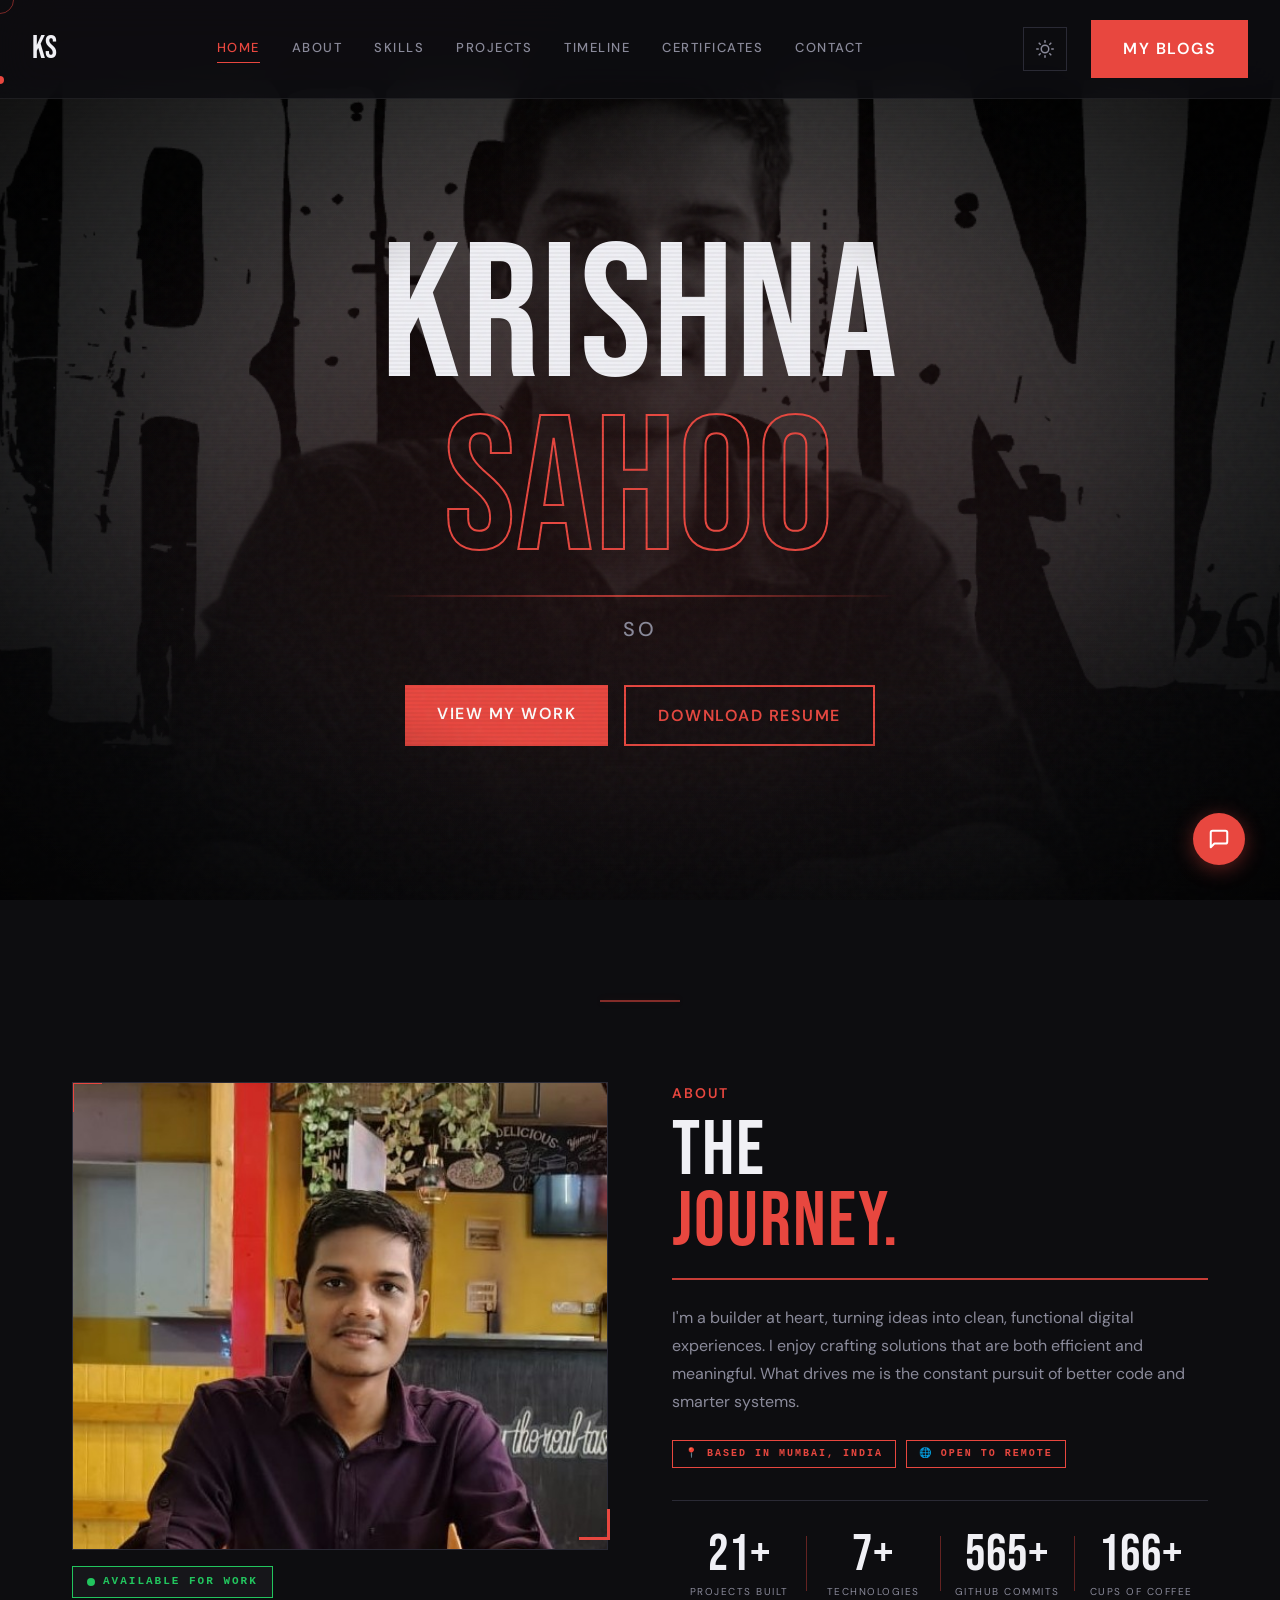
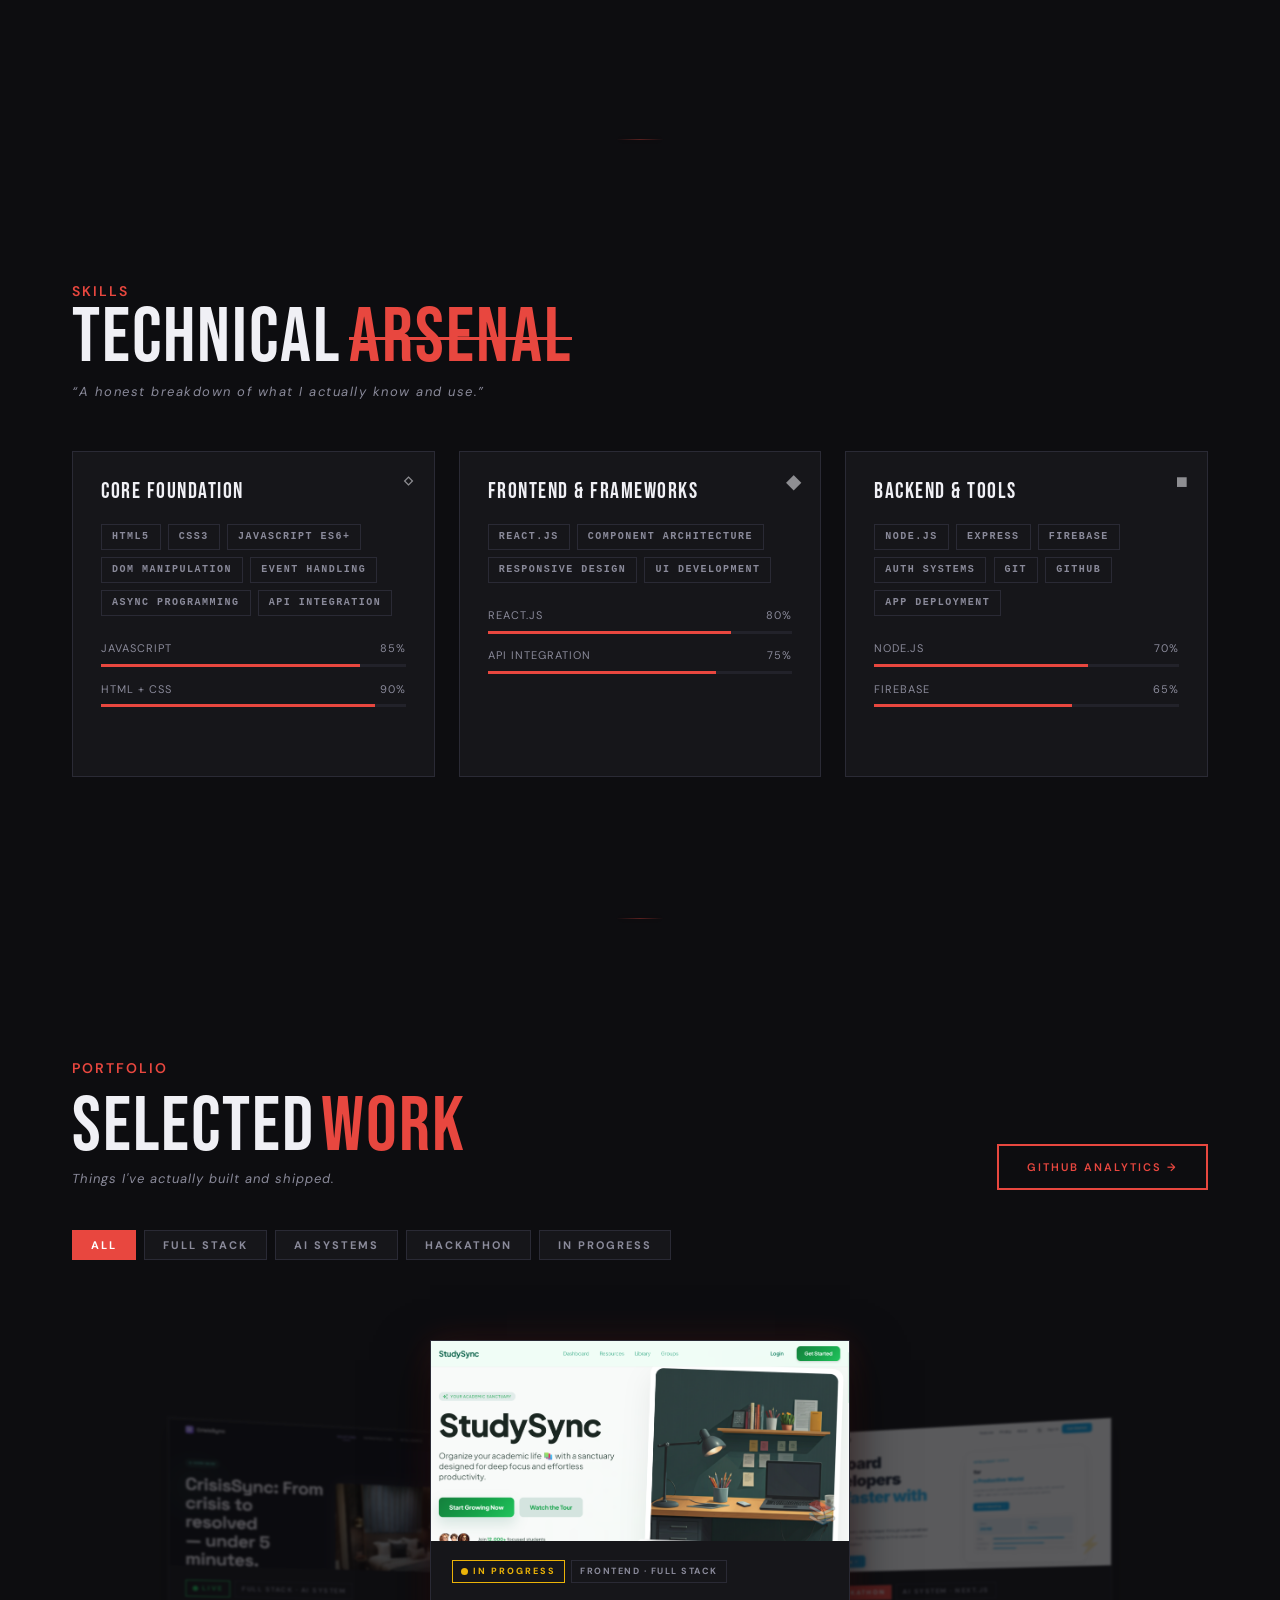
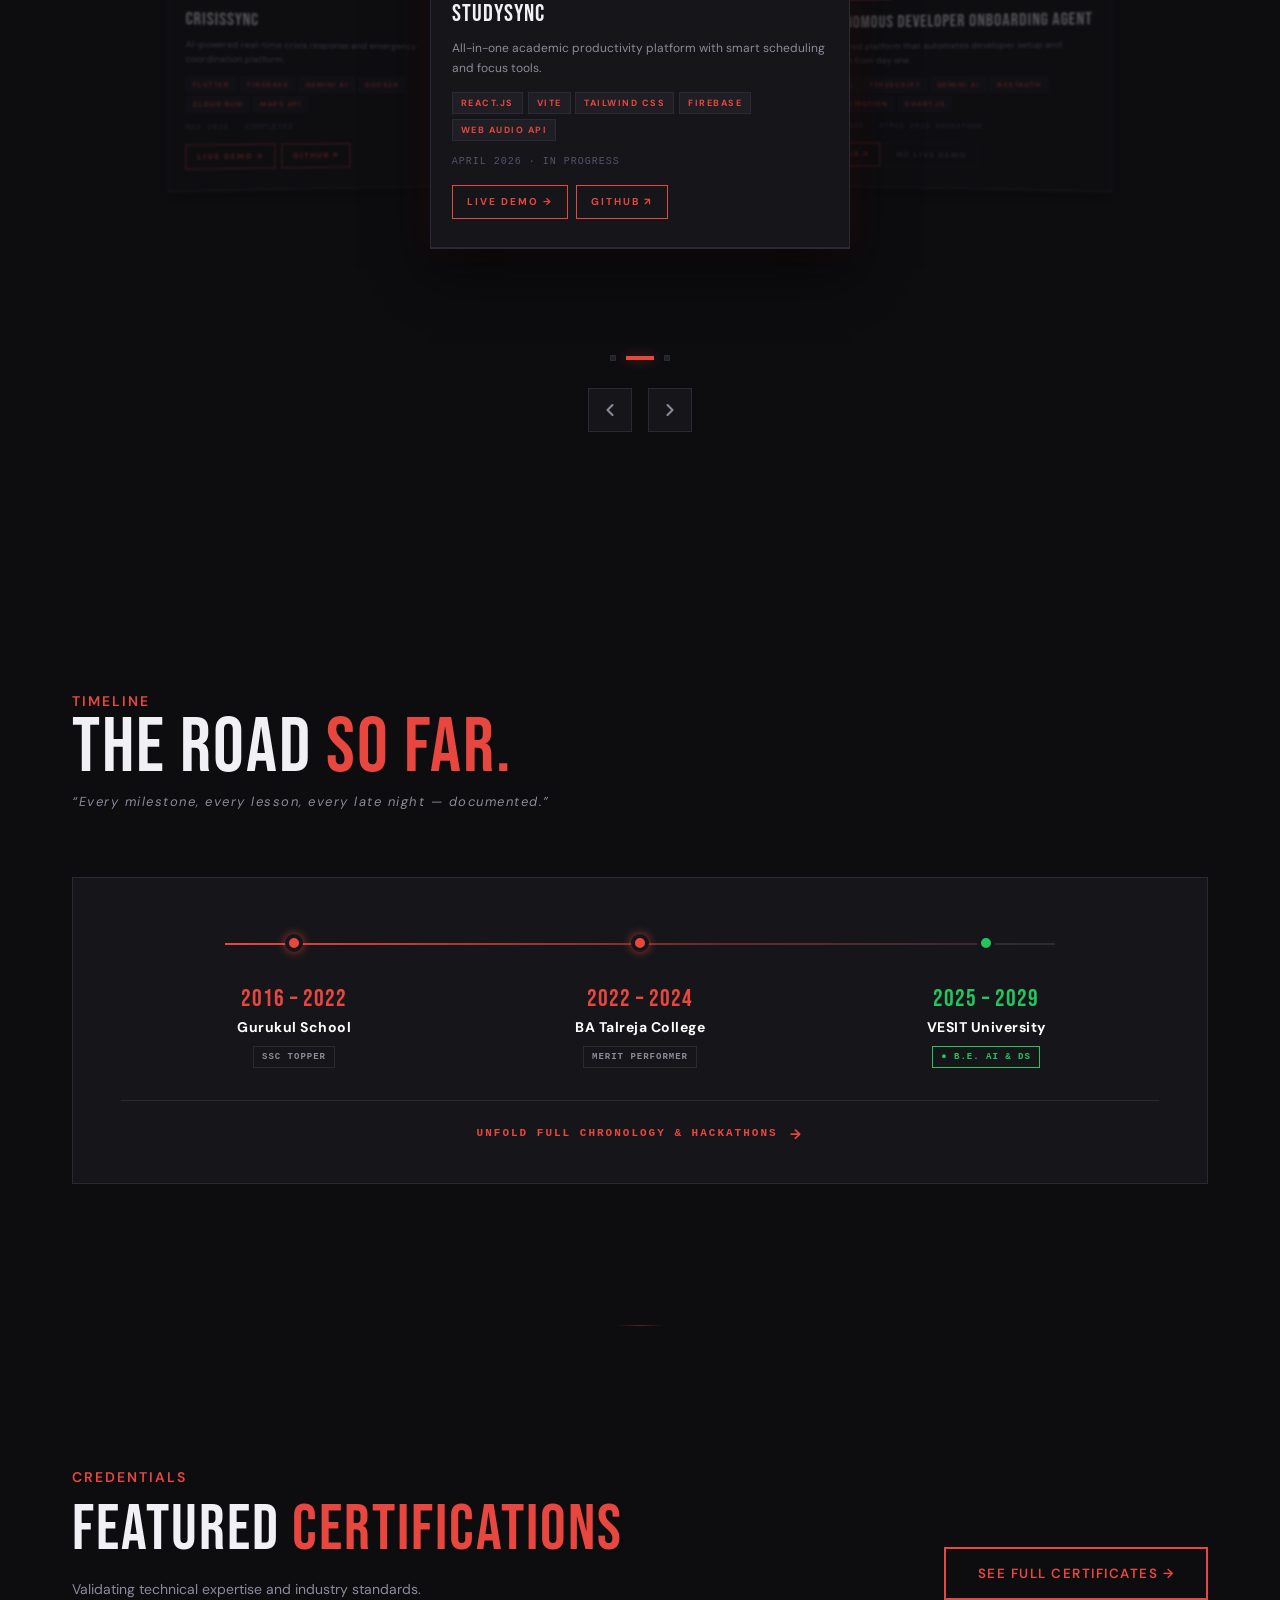
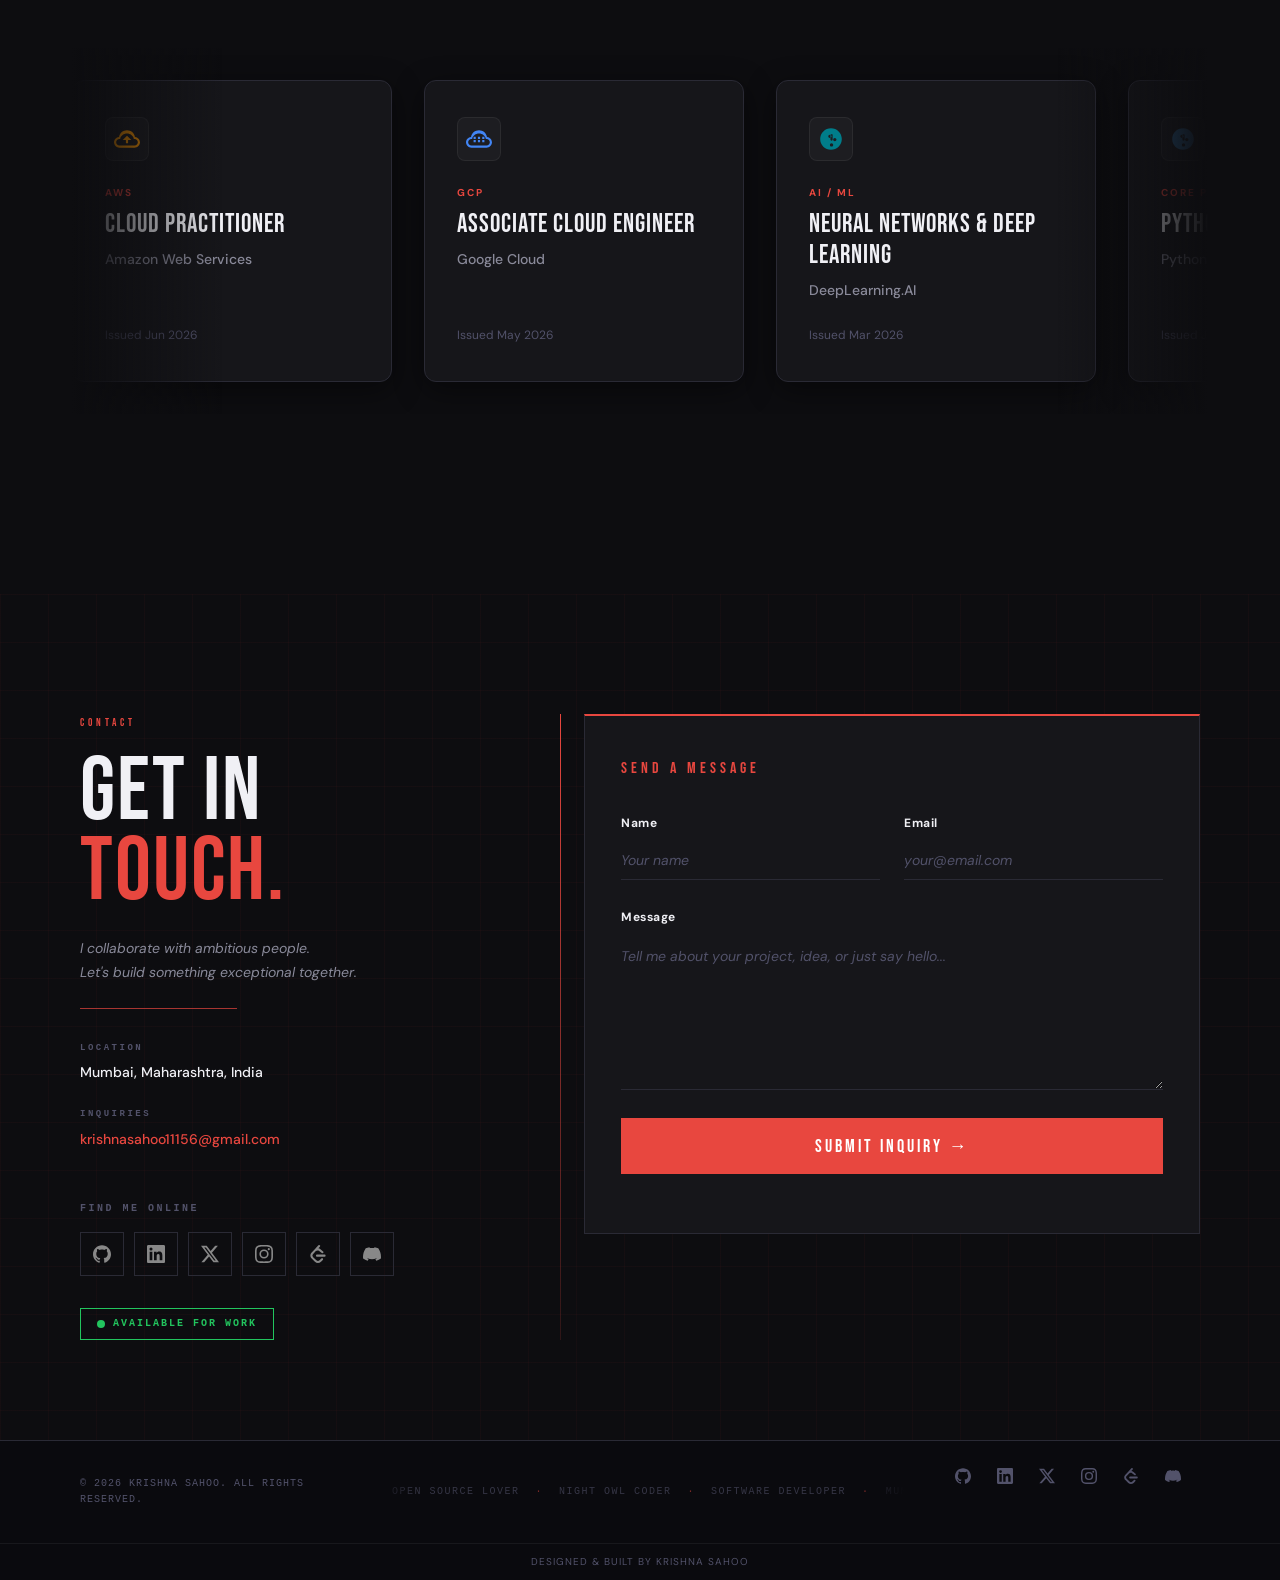
==== index.html @ 1560245d "feat: implement infinite marquee animation for certification cards and add styling via new polish.cs" ====
<!DOCTYPE html>
<html lang="en">

<head>
    <script>
        (function() {
            var theme = localStorage.getItem('theme') || 'dark';
            document.documentElement.setAttribute('data-theme', theme);
        })();
    </script>
    <meta charset="UTF-8">
    <meta name="viewport" content="width=device-width, initial-scale=1.0">
    <title>Krishna Sahoo — Software Developer</title>
    <meta name="description"
        content="Software Developer from Mumbai, India. Building full-stack web apps, AI systems, and open source projects.">
    <meta name="author" content="Krishna Sahoo">
    <link rel="canonical" href="https://krishnasahoo.dev/">

    <!-- Open Graph -->
    <meta property="og:type" content="website">
    <meta property="og:url" content="https://krishnasahoo.dev/">
    <meta property="og:title" content="Krishna Sahoo — Software Developer">
    <meta property="og:description"
        content="Software Developer from Mumbai, India. Building full-stack web apps, AI systems, and open source projects.">
    <meta property="og:image" content="image.png">

    <!-- Twitter Card -->
    <meta name="twitter:card" content="summary_large_image">
    <meta name="twitter:site" content="@Krishna11156">
    <meta name="twitter:title" content="Krishna Sahoo — Software Developer">
    <meta name="twitter:description"
        content="Software Developer from Mumbai, India. Building full-stack web apps, AI systems, and open source projects.">
    <meta name="twitter:image" content="image.png">

    <!-- Favicon (inline SVG data URI) -->
    <link rel="icon" type="image/svg+xml"
        href="data:image/svg+xml,%3Csvg xmlns='http://www.w3.org/2000/svg' viewBox='0 0 32 32'%3E%3Crect width='32' height='32' fill='%23e8473f'/%3E%3Ctext x='50%25' y='50%25' dominant-baseline='central' text-anchor='middle' font-family='sans-serif' font-weight='bold' font-size='14' fill='white'%3EKS%3C/text%3E%3C/svg%3E">

    <!-- Google Fonts -->
    <link rel="preconnect" href="https://fonts.googleapis.com">
    <link rel="preconnect" href="https://fonts.gstatic.com" crossorigin>
    <link
        href="https://fonts.googleapis.com/css2?family=Bebas+Neue&family=DM+Sans:wght@400;500;600&display=swap&font-display=swap"
        rel="stylesheet">

    <!-- CSS Imports -->
    <link rel="stylesheet" href="css/variables.css?v=5">
    <link rel="stylesheet" href="css/base.css?v=5">
    <link rel="stylesheet" href="css/typography.css?v=5">
    <link rel="stylesheet" href="css/layout.css?v=5">
    <link rel="stylesheet" href="css/components.css?v=5">
    <link rel="stylesheet" href="css/projects-base.css?v=5">
    <link rel="stylesheet" href="css/projects-modal.css?v=5">
    <link rel="stylesheet" href="css/timeline.css?v=5">
    <link rel="stylesheet" href="css/contact.css?v=5">
    <link rel="stylesheet" href="css/polish.css?v=5">
    <link rel="stylesheet" href="css/github-stats.css?v=5">

    <style>
        /* ================================================================
           HERO — Glitch + Parallax + Atmosphere
           ================================================================ */

        /* ---- Base shell ---- */
        .hero {
            height: calc(100vh - 80px);
            min-height: 600px;
            margin-top: 80px;
            position: relative;
            overflow: hidden;
            display: flex;
            align-items: center;
            justify-content: center;
            background: #000;
        }

        /* ---- SCANLINE OVERLAY ---- */
        .hero-scanlines {
            position: absolute;
            inset: 0;
            z-index: 10;
            pointer-events: none;
            background: repeating-linear-gradient(0deg,
                    transparent,
                    transparent 2px,
                    rgba(0, 0, 0, 0.04) 2px,
                    rgba(0, 0, 0, 0.04) 4px);
        }

        /* ---- VIGNETTE ---- */
        .hero-vignette {
            position: absolute;
            inset: 0;
            z-index: 9;
            pointer-events: none;
            background: var(--hero-vignette-bg);
        }

        /* ---- GRAIN / NOISE LAYER ---- */
        .hero-grain {
            position: absolute;
            inset: -50%;
            z-index: 8;
            pointer-events: none;
            width: 200%;
            height: 200%;
            opacity: 0.04;
            background-image: url("data:image/svg+xml,%3Csvg viewBox='0 0 256 256' xmlns='http://www.w3.org/2000/svg'%3E%3Cfilter id='noise'%3E%3CfeTurbulence type='fractalNoise' baseFrequency='0.9' numOctaves='4' stitchTiles='stitch'/%3E%3C/filter%3E%3Crect width='100%25' height='100%25' filter='url(%23noise)'/%3E%3C/svg%3E");
            animation: grain-drift 0.15s steps(1) infinite;
        }

        @keyframes grain-drift {
            0% {
                transform: translate(0, 0);
            }

            10% {
                transform: translate(-3%, -4%);
            }

            20% {
                transform: translate(4%, 2%);
            }

            30% {
                transform: translate(-2%, 5%);
            }

            40% {
                transform: translate(3%, -3%);
            }

            50% {
                transform: translate(-4%, 1%);
            }

            60% {
                transform: translate(2%, 4%);
            }

            70% {
                transform: translate(-1%, -2%);
            }

            80% {
                transform: translate(4%, 3%);
            }

            90% {
                transform: translate(-3%, -1%);
            }

            100% {
                transform: translate(1%, -4%);
            }
        }

        /* ================================================================
           PARALLAX LAYERS
           ================================================================ */

        /* Layer 1 — Background photo */
        .hero-layer-bg {
            position: absolute;
            inset: -8%;
            /* extra room so parallax shift doesn't show edges */
            z-index: 1;
            will-change: transform;
        }

        .hero-img {
            position: absolute;
            inset: 0;
            width: 100%;
            height: 100%;
            object-fit: cover;
            object-position: center;
            filter: brightness(0.45) saturate(0.8);
            z-index: 1;
        }

        /* Dark overlay on bg layer */
        .hero-layer-bg::after {
            content: '';
            position: absolute;
            inset: 0;
            z-index: 5;
            background:
                radial-gradient(ellipse 60% 70% at 50% 50%, rgba(232, 71, 63, 0.1) 0%, transparent 70%),
                linear-gradient(to bottom, rgba(0, 0, 0, 0.3) 0%, var(--bg-color) 100%);
            pointer-events: none;
        }

        /* Layer 2 — Grain / noise (mid parallax, no image) */
        .hero-layer-mid {
            position: absolute;
            inset: -8%;
            z-index: 2;
            will-change: transform;
            pointer-events: none;
        }

        /* Layer 3 — Foreground text */
        .hero-layer-fg {
            position: relative;
            z-index: 6;
            text-align: center;
            will-change: transform;
            padding: 0 1rem;
        }

        /* ================================================================
           TYPOGRAPHY
           ================================================================ */

        .hero-name {
            font-family: var(--font-heading);
            line-height: 0.9;
            display: block;
            letter-spacing: 2px;
            cursor: default;
            user-select: none;
        }

        /* First word — filled */
        #hero-name-krishna {
            font-size: clamp(72px, 15vw, 200px);
            color: var(--text-primary);
            display: block;
        }

        /* Second word — outlined only, accent color */
        #hero-name-sahoo {
            font-size: clamp(72px, 15vw, 200px);
            color: transparent;
            -webkit-text-stroke: 2px var(--accent-color);
            text-stroke: 2px var(--accent-color);
            display: block;
        }

        /* Divider line */
        .hero-divider {
            width: 100%;
            height: 2px;
            background: linear-gradient(90deg, transparent, var(--accent-color), transparent);
            margin: 1rem 0;
            opacity: 0.8;
        }

        /* Subtitle / typing row */
        .hero-subtitle {
            font-family: var(--font-body);
            font-size: clamp(14px, 2vw, 20px);
            font-weight: 500;
            color: var(--text-secondary);
            letter-spacing: 3px;
            text-transform: uppercase;
            min-height: 1.6em;
            display: flex;
            align-items: center;
            justify-content: center;
            gap: 0.5rem;
        }


        /* CTA buttons row */
        .hero-buttons {
            display: flex;
            gap: 1rem;
            justify-content: center;
            margin-top: 2.5rem;
            flex-wrap: wrap;
        }



        /* ================================================================
           MOBILE OVERRIDES — lighter effects
           ================================================================ */
        @media (max-width: 768px) {
            .hero-grain {
                opacity: 0.025;
                animation: none;
            }

            #hero-name-krishna,
            #hero-name-sahoo {
                font-size: clamp(56px, 18vw, 120px);
            }

            .hero-subtitle {
                font-size: 13px;
                letter-spacing: 2px;
            }
        }

        /* ================================================================
           ABOUT — full redesign
           ================================================================ */

        /* Image column wrapper */
        .about-col-image {
            position: relative;
            align-self: stretch;
            display: flex;
            flex-direction: column;
            gap: 1rem;
        }

        /* Image frame with bracket decorations */
        .about-image {
            min-height: 420px;
            flex: 1;
            position: relative;
            overflow: hidden;
            border: 1px solid var(--border-color);
            transition: box-shadow var(--transition-base), transform var(--transition-slow);
        }

        /* Red glow on hover */
        .about-image:hover {
            box-shadow: 0 0 40px 6px rgba(232, 71, 63, 0.35);
        }

        .about-image img {
            position: absolute;
            inset: 0;
            width: 100%;
            height: 100%;
            object-fit: cover;
            object-position: center top;
            display: block;
            transition: transform var(--transition-slow);
        }

        .about-image:hover img {
            transform: scale(1.04);
        }

        /* Red overlay on hover */
        .about-image::after {
            content: '';
            position: absolute;
            inset: 0;
            background: linear-gradient(135deg, rgba(232, 71, 63, 0.12), transparent 60%);
            transition: opacity var(--transition-base);
            opacity: 0;
            z-index: 1;
        }

        .about-image:hover::after {
            opacity: 1;
        }

        /* CSS bracket — top-left */
        .about-image::before {
            content: '';
            position: absolute;
            top: -2px;
            left: -2px;
            width: 28px;
            height: 28px;
            border-top: 3px solid #e8473f;
            border-left: 3px solid #e8473f;
            z-index: 2;
            pointer-events: none;
        }

        /* CSS bracket — bottom-right via a pseudo on the wrapper */
        .about-col-image::after {
            content: '';
            position: absolute;
            bottom: 58px;
            right: -2px;
            /* above the badge */
            width: 28px;
            height: 28px;
            border-bottom: 3px solid #e8473f;
            border-right: 3px solid #e8473f;
            pointer-events: none;
        }

        /* Availability badge */
        .avail-badge {
            display: inline-flex;
            align-items: center;
            gap: 0.5rem;
            background: var(--surface-color);
            border: 1.5px solid #22c55e;
            padding: 6px 14px;
            font-family: 'Courier New', monospace;
            font-size: 11px;
            font-weight: 700;
            letter-spacing: 2px;
            color: #22c55e;
            text-transform: uppercase;
            align-self: flex-start;
        }

        .avail-dot {
            width: 8px;
            height: 8px;
            border-radius: 50%;
            background: #22c55e;
            flex-shrink: 0;
            animation: pulse-green 1.6s ease-in-out infinite;
        }

        @keyframes pulse-green {

            0%,
            100% {
                box-shadow: 0 0 0 0 rgba(34, 197, 94, 0.7);
            }

            50% {
                box-shadow: 0 0 0 6px rgba(34, 197, 94, 0);
            }
        }

        /* Content column */
        .about-col-content {
            display: flex;
            flex-direction: column;
            justify-content: center;
            gap: 0;
        }

        /* Split heading */
        .about-heading {
            margin: 0 0 1.25rem;
            line-height: 0.92;
        }

        .about-heading .line-the {
            display: block;
            font-family: var(--font-heading);
            font-size: clamp(52px, 6vw, 88px);
            color: var(--text-primary);
            letter-spacing: 2px;
        }

        .about-heading .line-journey {
            display: block;
            font-family: var(--font-heading);
            font-size: clamp(52px, 6vw, 88px);
            color: #e8473f;
            letter-spacing: 2px;
        }

        /* Red horizontal rule */
        .about-rule {
            width: 100%;
            height: 2px;
            background: #e8473f;
            margin-bottom: 1.5rem;
            opacity: 0.85;
        }

        /* Bio text */
        .about-bio {
            font-family: var(--font-body);
            font-size: clamp(14px, 1.4vw, 16px);
            color: var(--text-secondary);
            line-height: 1.75;
            margin-bottom: 1.5rem;
        }

        /* Location / status pill tags */
        .about-tags {
            display: flex;
            flex-wrap: wrap;
            gap: 0.6rem;
            margin-bottom: 2rem;
        }

        .about-tag {
            display: inline-block;
            border: 1.5px solid #e8473f;
            color: #e8473f;
            background: transparent;
            font-family: 'Courier New', monospace;
            font-size: 10px;
            font-weight: 700;
            letter-spacing: 2px;
            text-transform: uppercase;
            padding: 5px 12px;
            transition: background var(--transition-fast), color var(--transition-fast);
        }

        .about-tag:hover {
            background: rgba(232, 71, 63, 0.1);
        }

        /* Stat counter row */
        .about-counters {
            display: flex;
            align-items: stretch;
            border-top: 1px solid var(--border-color);
            padding-top: 1.75rem;
            margin-top: auto;
        }

        .about-counter {
            flex: 1;
            display: flex;
            flex-direction: column;
            align-items: center;
            text-align: center;
            position: relative;
            padding: 0 0.5rem;
        }

        /* Thin vertical red divider between counters */
        .about-counter+.about-counter::before {
            content: '';
            position: absolute;
            left: 0;
            top: 10%;
            bottom: 10%;
            width: 1px;
            background: #e8473f;
            opacity: 0.4;
        }

        .about-counter .cnt-num {
            font-family: var(--font-heading);
            font-size: clamp(32px, 4vw, 52px);
            color: var(--text-primary);
            line-height: 1;
            letter-spacing: 1px;
            transition: color var(--transition-base);
        }

        .about-counter:hover .cnt-num {
            color: #e8473f;
        }

        .about-counter .cnt-label {
            font-family: var(--font-body);
            font-size: 10px;
            color: var(--text-secondary);
            letter-spacing: 1.5px;
            text-transform: uppercase;
            margin-top: 5px;
            line-height: 1.3;
        }



        /* ================================================================
           SKILLS — redesign
           ================================================================ */

        /* Section heading split */
        .skills-heading {
            margin: 0 0 0.5rem;
            line-height: 0.92;
        }

        .skills-heading .sh-technical {
            display: inline-block;
            font-family: var(--font-heading);
            font-size: clamp(48px, 6vw, 84px);
            color: var(--text-primary);
            letter-spacing: 2px;
            margin-right: 0.5rem;
        }

        .skills-heading .sh-arsenal {
            display: inline-block;
            font-family: var(--font-heading);
            font-size: clamp(48px, 6vw, 84px);
            color: #e8473f;
            letter-spacing: 2px;
            text-decoration: line-through;
            text-decoration-color: #e8473f;
            text-decoration-thickness: 3px;
        }

        .skills-subtext {
            font-family: var(--font-body);
            font-size: 13px;
            color: var(--text-secondary);
            letter-spacing: 1.5px;
            margin-bottom: 3rem;
            font-style: italic;
        }

        /* 3-column grid override for skill cards */
        .skills-grid {
            display: grid;
            grid-template-columns: repeat(3, 1fr);
            gap: 1.5rem;
        }

        @media (max-width: 900px) {
            .skills-grid {
                grid-template-columns: 1fr;
            }
        }

        /* Skill card */
        .skill-card {
            background: var(--surface-color);
            border: 1px solid var(--border-color);
            padding: 1.75rem;
            position: relative;
            transition:
                transform 0.28s ease,
                box-shadow 0.28s ease,
                background-color 0.28s ease;
        }

        /* Animated tracing border — line starts from each side center */
        .skill-card::before {
            content: '';
            position: absolute;
            top: -1px;
            left: -1px;
            right: -1px;
            bottom: -1px;
            background:
                linear-gradient(#e8473f, #e8473f) top center / 0% 2px no-repeat,
                linear-gradient(#e8473f, #e8473f) bottom center / 0% 2px no-repeat,
                linear-gradient(#e8473f, #e8473f) center left / 2px 0% no-repeat,
                linear-gradient(#e8473f, #e8473f) center right / 2px 0% no-repeat;
            pointer-events: none;
            z-index: 5;
            transition: background-size 0.5s cubic-bezier(0.2, 0.8, 0.2, 1);
        }

        .skill-card:hover {
            transform: translateY(-4px);
            box-shadow: 0 0 32px 4px rgba(232, 71, 63, 0.18);
            background-color: var(--surface-elevated);
        }

        .skill-card:hover::before {
            background-size: 100% 2px, 100% 2px, 2px 100%, 2px 100%;
        }

        /* Clickable card */
        .skill-card[onclick] {
            cursor: pointer;
        }

        /* EXPLORE label */
        .explore-label {
            display: block;
            font-size: 11px;
            font-weight: 600;
            letter-spacing: 2px;
            text-transform: uppercase;
            color: #E05C3A;
            text-align: center;
            padding-top: 10px;
            opacity: 0;
            transform: translateY(6px);
            transition: opacity 0.25s ease, transform 0.25s ease;
        }

        .skill-card:hover .explore-label {
            opacity: 1;
            transform: translateY(0);
        }

        /* Corner icon */
        .skill-card-icon {
            position: absolute;
            top: 1.2rem;
            right: 1.2rem;
            font-size: 1.25rem;
            opacity: 0.55;
            user-select: none;
            line-height: 1;
        }

        /* Card title */
        .skill-card-title {
            font-family: var(--font-heading);
            font-size: clamp(18px, 2vw, 22px);
            color: var(--text-primary);
            letter-spacing: 1.5px;
            margin: 0 0 1.25rem;
            padding-right: 2rem;
            /* avoid overlap with icon */
        }

        /* Chip tags */
        .skill-chips {
            display: flex;
            flex-wrap: wrap;
            gap: 0.45rem;
            margin-bottom: 1.5rem;
        }

        .skill-chip {
            font-family: 'Courier New', monospace;
            font-size: 10px;
            font-weight: 700;
            letter-spacing: 1.5px;
            text-transform: uppercase;
            color: var(--text-secondary);
            border: 1px solid var(--border-color);
            padding: 4px 10px;
            transition:
                border-color 0.2s ease,
                color 0.2s ease,
                background 0.2s ease;
        }

        .skill-chip:hover {
            border-color: #e8473f;
            color: #e8473f;
            background: rgba(232, 71, 63, 0.06);
        }

        /* Progress bars inside skill cards */
        .sk-progress {
            margin-bottom: 0.85rem;
        }

        .sk-progress:last-child {
            margin-bottom: 0;
        }

        .sk-progress-header {
            display: flex;
            justify-content: space-between;
            font-family: var(--font-body);
            font-size: 11px;
            color: var(--text-secondary);
            letter-spacing: 1px;
            text-transform: uppercase;
            margin-bottom: 6px;
        }

        .sk-progress-track {
            width: 100%;
            height: 3px;
            background: var(--surface-overlay);
            overflow: hidden;
        }

        .sk-progress-fill {
            height: 100%;
            width: 0;
            background: #e8473f;
            transition: width 1s cubic-bezier(0.4, 0, 0.2, 1);
        }

        /* ---- Project preview placeholder ---- */
        .project-preview {
            height: 200px;
            background: linear-gradient(135deg, #1a1a1a 0%, #141414 100%);
            margin-bottom: 1rem;
            display: flex;
            align-items: center;
            justify-content: center;
            color: var(--text-tertiary);
            font-size: 12px;
            letter-spacing: 2px;
            text-transform: uppercase;
            position: relative;
            overflow: hidden;
            transition: background var(--transition-base);
        }

        .project-preview::after {
            content: '';
            position: absolute;
            inset: 0;
            background: linear-gradient(135deg, rgba(232, 71, 63, 0.06) 0%, transparent 60%);
            opacity: 0;
            transition: opacity var(--transition-base);
        }

        .card:hover .project-preview::after {
            opacity: 1;
        }

        /* ---- Tech badge ---- */
        .tech-badge {
            background: #1a1a1a;
            border: 1px solid var(--border-color);
            padding: 4px 10px;
            font-size: 11px;
            font-weight: 600;
            color: var(--accent-color);
            letter-spacing: 1px;
            text-transform: uppercase;
            transition:
                background-color var(--transition-fast),
                border-color var(--transition-fast),
                transform var(--transition-fast);
        }

        .tech-badge:hover {
            background: rgba(232, 71, 63, 0.12);
            border-color: var(--accent-color);
            transform: translateY(-1px);
        }

        /* ---- Project link ---- */
        .project-link {
            color: var(--accent-color);
            font-weight: 700;
            text-transform: uppercase;
            font-size: 13px;
            letter-spacing: 1px;
            position: relative;
            transition: letter-spacing var(--transition-base), color var(--transition-fast);
            display: inline-block;
        }

        .project-link::after {
            content: '';
            position: absolute;
            bottom: -2px;
            left: 0;
            width: 0;
            height: 1px;
            background: var(--accent-color);
            transition: width var(--transition-base);
        }

        .project-link:hover {
            letter-spacing: 2px;
        }

        .project-link:hover::after {
            width: 100%;
        }

        /* ---- Footer ---- */
        .footer {
            border-top: 1px solid var(--border-color);
            padding: 3rem 0;
            text-align: center;
        }

        .footer-socials {
            display: flex;
            justify-content: center;
            gap: 0.75rem;
            margin-bottom: 2rem;
        }

        /* ---- Scroll reveal ---- */
        .reveal {
            opacity: 0;
            transform: translateY(28px);
            transition:
                opacity var(--transition-slow),
                transform var(--transition-slow);
        }

        .reveal.active {
            opacity: 1;
            transform: translateY(0);
        }

        /* Stagger variant — slide from left */
        .reveal-left {
            opacity: 0;
            transform: translateX(-28px);
            transition:
                opacity var(--transition-slow),
                transform var(--transition-slow);
        }

        .reveal-left.active {
            opacity: 1;
            transform: translateX(0);
        }
        /* ================================================================
           TIMELINE TEASER CARD — "RAW SIGNAL" PREVIEW SYSTEM
           ================================================================ */
        .timeline-teaser-card {
            background: var(--surface-color);
            border: 1px solid var(--border-color);
            border-radius: 0px;
            padding: 3.5rem 3rem 2.5rem;
            position: relative;
            overflow: hidden;
            cursor: pointer;
            max-width: 100%;
            margin: 0 auto;
            transition: 
                box-shadow 0.4s ease,
                border-color 0.4s ease,
                background-color 0.3s ease;
            text-align: left;
        }

        /* Animated tracing border — line starts from each side center */
        .timeline-teaser-card::before {
            content: '';
            position: absolute;
            top: -1px;
            left: -1px;
            right: -1px;
            bottom: -1px;
            background:
                linear-gradient(#e8473f, #e8473f) top center / 0% 2px no-repeat,
                linear-gradient(#e8473f, #e8473f) bottom center / 0% 2px no-repeat,
                linear-gradient(#e8473f, #e8473f) center left / 2px 0% no-repeat,
                linear-gradient(#e8473f, #e8473f) center right / 2px 0% no-repeat;
            pointer-events: none;
            z-index: 5;
            transition: background-size 0.5s cubic-bezier(0.2, 0.8, 0.2, 1);
            border-radius: 0px;
        }

        .timeline-teaser-card:hover {
            box-shadow: 0 0 32px 4px rgba(232, 71, 63, 0.15); /* subtle background glow matching skill-card */
            /* background-color: var(--surface-elevated); */
        }

        .timeline-teaser-card:hover::before {
            background-size: 100% 2px, 100% 2px, 2px 100%, 2px 100%;
        }

        .teaser-track-line {
            position: absolute;
            top: 9px; /* perfectly bisects the 18px node dots */
            left: 10%;
            right: 10%;
            height: 2px;
            background: linear-gradient(to right, #e8473f, rgba(232, 71, 63, 0.4) 60%, var(--border-color));
            z-index: 1;
        }

        .teaser-nodes {
            display: flex;
            justify-content: space-between;
            position: relative;
            z-index: 2;
            margin-bottom: 2rem;
        }

        .teaser-node {
            flex: 1;
            text-align: center;
            display: flex;
            flex-direction: column;
            align-items: center;
            transition: transform 0.3s ease;
        }

        .teaser-node-dot {
            width: 18px;
            height: 18px;
            border-radius: 50%;
            background: var(--border-color);
            border: 4px solid var(--surface-color);
            margin-bottom: 2.2rem; /* spacious elegant visual gap */
            position: relative;
            z-index: 3;
            transition: 
                background-color 0.3s ease,
                border-color 0.3s ease,
                box-shadow 0.3s ease,
                transform 0.3s ease;
        }
        .timeline-teaser-card:hover .teaser-node-dot {
            border-color: var(--surface-elevated);
        }

        .teaser-node.active .teaser-node-dot {
            background-color: #e8473f;
            box-shadow: 0 0 10px rgba(232, 71, 63, 0.7);
        }

        .teaser-node.current .teaser-node-dot {
            background-color: #22c55e;
            box-shadow: 0 0 0 0 rgba(34, 197, 94, 0.7);
            animation: pulse-green-dot 1.6s ease-in-out infinite;
        }

        .teaser-node-content {
            display: flex;
            flex-direction: column;
            align-items: center;
            gap: 0.3rem;
        }

        .teaser-node-year {
            font-family: var(--font-heading);
            font-size: 24px;
            color: #ffffff;
            letter-spacing: 1px;
            line-height: 1;
            transition: color 0.3s ease;
        }
        .teaser-node.active .teaser-node-year {
            color: #e8473f;
        }
        .teaser-node.current .teaser-node-year {
            color: #22c55e;
        }

        .teaser-node-title {
            font-family: var(--font-body);
            font-size: 14px;
            font-weight: 700;
            color: #ffffff;
            letter-spacing: 0.5px;
        }

        .teaser-node-badge {
            font-family: 'Courier New', monospace;
            font-size: 9px;
            font-weight: 700;
            letter-spacing: 1px;
            text-transform: uppercase;
            padding: 3px 8px;
            border: 1px solid var(--border-color);
            color: var(--text-secondary);
            background: transparent;
            margin-top: 0.2rem;
            transition: all 0.3s ease;
        }
        .teaser-node-badge.active {
            border-color: #22c55e;
            color: #22c55e;
        }

        .teaser-node.active:hover {
            transform: translateY(-3px);
        }

        /* Teaser Prompt Banner */
        .teaser-overlay-prompt {
            display: flex;
            align-items: center;
            justify-content: center;
            gap: 0.8rem;
            border-top: 1px solid var(--border-color);
            padding-top: 1.5rem;
            margin-top: 1.5rem;
            font-family: 'Courier New', monospace;
            font-size: 11px;
            font-weight: 700;
            color: #e8473f;
            letter-spacing: 2px;
            text-transform: uppercase;
            transition: color 0.3s ease;
        }
        .teaser-cta-icon {
            font-family: var(--font-body);
            font-size: 14px;
            line-height: 1;
            transition: transform 0.3s cubic-bezier(0.34, 1.56, 0.64, 1);
        }
        .timeline-teaser-card:hover .teaser-cta-icon {
            transform: translateX(8px);
        }
        .timeline-teaser-card:hover .teaser-overlay-prompt {
            color: #ffffff;
        }

        /* Mobile Breakpoints */
        @media (max-width: 768px) {
            .timeline-teaser-card {
                padding: 3rem 2rem 2rem;
            }
            .teaser-track-line {
                top: 4rem;
                bottom: 7.5rem;
                left: calc(2rem + 8px);
                width: 2px;
                height: auto;
                right: auto;
                background: linear-gradient(to bottom, #e8473f, rgba(232, 71, 63, 0.4) 60%, var(--border-color));
            }
            .teaser-nodes {
                flex-direction: column;
                align-items: flex-start;
                gap: 2.5rem;
            }
            .teaser-node {
                flex-direction: row;
                align-items: flex-start;
                gap: 1.5rem;
                text-align: left;
            }
            .teaser-node-dot {
                margin-bottom: 0;
                margin-top: 6px;
                flex-shrink: 0;
            }
            .teaser-node-content {
                align-items: flex-start;
                text-align: left;
            }
        }
    </style>
</head>

<body>

    <!-- Scroll Progress Bar -->
    <div id="scroll-progress" aria-hidden="true"></div>

    <!-- Page Loader -->
    <div id="page-loader" role="status" aria-label="Loading">
        <div class="loader-content">
            <div class="loader-ks" id="loader-ks">KS</div>
            <div class="loader-line" id="loader-line" aria-hidden="true"></div>
            <div class="loader-role" id="loader-role" aria-hidden="true"></div>
        </div>
    </div>

    <!-- Custom Cursor (desktop) -->
    <div id="cursor-dot" aria-hidden="true"></div>
    <div id="cursor-ring" aria-hidden="true"></div>

    <!-- Chat Widget Toggle Button -->
    <button id="chat-toggle" aria-label="Toggle Chat" class="cursor-hover">
        <svg viewBox="0 0 24 24" xmlns="http://www.w3.org/2000/svg">
            <path class="chat-path" d="M21 15a2 2 0 0 1-2 2H7l-4 4V5a2 2 0 0 1 2-2h14a2 2 0 0 1 2 2z" />
            <path class="close-path" d="M18 6L6 18M6 6l12 12" style="display: none;" />
        </svg>
    </button>

    <!-- Chat Widget Window -->
    <div id="chat-widget" role="dialog" aria-label="Krishna's Assistant Chat" aria-hidden="true">
        <!-- Header -->
        <div class="chat-header">
            <div class="chat-header-info">
                <div class="chat-avatar">KS</div>
                <div class="chat-title-group">
                    <span class="chat-title">Krishna's Assistant</span>
                    <span class="chat-status">Online</span>
                </div>
            </div>
        </div>

        <!-- Scrollable Messages -->
        <div class="chat-messages" id="chat-messages">
            <!-- Messages will be generated dynamically by JS -->
        </div>

        <!-- Suggested Questions -->
        <div class="chat-suggestions-container" id="chat-suggestions-container">
            <div class="chat-suggestions-inner" id="chat-suggestions">
                <!-- Suggestion chips will be populated here -->
            </div>
        </div>

        <!-- Input Area -->
        <div class="chat-input-bar">
            <!-- Plus Button -->
            <button class="chat-plus-btn" id="chat-plus-btn" aria-label="Toggle detailed response">
                +
                <span class="chat-tooltip">Switch to Detailed Response</span>
            </button>
            
            <!-- Input Form wrapper -->
            <div class="chat-input-form">
                <input type="text" id="chat-input" class="chat-input" placeholder="Ask a question..." aria-label="Type your message">
                <!-- Voice Mic Button -->
                <button class="chat-mic-btn" id="chat-mic-btn" aria-label="Voice input">
                    <svg viewBox="0 0 24 24" xmlns="http://www.w3.org/2000/svg">
                        <path d="M12 1a3 3 0 0 0-3 3v8a3 3 0 0 0 6 0V4a3 3 0 0 0-3-3z"/>
                        <path d="M19 10v2a7 7 0 0 1-14 0v-2"/>
                        <line x1="12" y1="19" x2="12" y2="23"/>
                        <line x1="8" y1="23" x2="16" y2="23"/>
                    </svg>
                </button>
            </div>

            <!-- Send Button -->
            <button class="chat-send-btn" id="chat-send-btn" aria-label="Send message">
                <svg viewBox="0 0 24 24" xmlns="http://www.w3.org/2000/svg">
                    <line x1="22" y1="2" x2="11" y2="13"/>
                    <polygon points="22 2 15 22 11 13 2 9 22 2"/>
                </svg>
            </button>
        </div>
    </div>

    <!-- Mobile Overlay Menu -->
    <div id="nav-mobile-overlay" class="nav-mobile-overlay" role="dialog" aria-modal="true"
        aria-label="Navigation menu">
        <button id="nav-mobile-close" class="nav-mobile-close-btn" aria-label="Close menu">✕</button>
        <a href="#home">Home</a>
        <a href="#about">About</a>
        <a href="#skills">Skills</a>
        <a href="#projects">Projects</a>
        <a href="javascript:void(0)" onclick="navigateTo('timeline.html')">Timeline</a>
        <a href="#certificates">Certificates</a>
        <a href="#contact">Contact</a>
    </div>

    <!-- Navbar -->
    <nav class="navbar" role="navigation" aria-label="Main navigation">
        <a href="#home" class="logo" aria-label="Krishna Sahoo — home">KS</a>
        <div class="nav-links">
            <a href="#home">Home</a>
            <a href="#about">About</a>
            <a href="#skills">Skills</a>
            <a href="#projects">Projects</a>
            <a href="javascript:void(0)" onclick="navigateTo('timeline.html')">Timeline</a>
            <a href="#certificates">Certificates</a>
            <a href="#contact">Contact</a>
        </div>
        <div class="nav-actions">
            <button id="theme-toggle" class="theme-toggle-btn" aria-label="Toggle light/dark theme">
                <svg class="sun-icon" width="18" height="18" viewBox="0 0 24 24" fill="none" stroke-width="2" stroke-linecap="round" stroke-linejoin="round"><circle cx="12" cy="12" r="5"/><line x1="12" y1="1" x2="12" y2="3"/><line x1="12" y1="21" x2="12" y2="23"/><line x1="4.22" y1="4.22" x2="5.64" y2="5.64"/><line x1="18.36" y1="18.36" x2="19.78" y2="19.78"/><line x1="1" y1="12" x2="3" y2="12"/><line x1="21" y1="12" x2="23" y2="12"/><line x1="4.22" y1="19.78" x2="5.64" y2="18.36"/><line x1="18.36" y1="5.64" x2="19.78" y2="4.22"/></svg>
                <svg class="moon-icon" width="18" height="18" viewBox="0 0 24 24" fill="none" stroke-width="2" stroke-linecap="round" stroke-linejoin="round"><path d="M21 12.79A9 9 0 1 1 11.21 3 7 7 0 0 0 21 12.79z"/></svg>
            </button>
            <a href="https://app.notion.com/p/Blogger-85838c0a3d1c835db595812c4135dffc?source=copy_link" target="_blank" rel="noopener" class="btn btn-primary btn-blogs" aria-label="Visit my blogs">
                My Blogs
            </a>
        </div>
        <button class="nav-hamburger" id="nav-hamburger" aria-label="Open navigation menu" aria-expanded="false"
            aria-controls="nav-mobile-overlay">
            <span></span>
            <span></span>
            <span></span>
        </button>
    </nav>

    <!-- Hero Section -->
    <section id="home" class="hero">

        <!-- Layer 1: Background photo (slowest parallax) -->
        <div class="hero-layer-bg" id="hero-layer-bg">
            <!-- Base image -->
            <img src="image.png" alt="" class="hero-img" aria-hidden="true" loading="eager">
        </div>

        <!-- Layer 2: Grain / depth mid layer (medium parallax) -->
        <div class="hero-layer-mid" id="hero-layer-mid" aria-hidden="true"></div>

        <!-- Atmosphere overlays -->
        <div class="hero-vignette" aria-hidden="true"></div>
        <div class="hero-scanlines" aria-hidden="true"></div>
        <div class="hero-grain" aria-hidden="true"></div>

        <!-- Layer 3: Foreground text (fastest parallax) -->
        <div class="hero-layer-fg" id="hero-layer-fg">

            <!-- Name with dual typography -->
            <h1 class="hero-name" id="hero-name">
                <span id="hero-name-krishna" data-text="KRISHNA">KRISHNA</span>
                <span id="hero-name-sahoo" data-text="SAHOO">SAHOO</span>
            </h1>

            <!-- Red separator line -->
            <div class="hero-divider" aria-hidden="true"></div>

            <!-- Typing subtitle -->
            <div class="hero-subtitle">
                <span id="hero-typing"></span>
            </div>

            <!-- CTA Buttons -->
            <div class="hero-buttons">
                <a href="#projects" class="btn btn-primary" id="hero-btn-work">View My Work</a>
                <a href="Krishna_Sahoo_Resume.pdf" class="btn btn-outline" id="hero-btn-cv"
                    download="Krishna_Sahoo_Resume.pdf" target="_blank">Download Resume</a>
            </div>

        </div>
    </section>

    <!-- About Section -->
    <section id="about" class="container">
        <div class="grid-2" style="align-items:stretch;">

            <!-- LEFT: image + availability badge -->
            <div class="about-col-image reveal-left" data-delay="0">
                <div class="about-image">
                    <img src="photo.jpeg" alt="Krishna Sahoo — My Journey" loading="lazy">
                </div>
                <div class="avail-badge">
                    <span class="avail-dot" aria-hidden="true"></span>
                    Available For Work
                </div>
            </div>

            <!-- RIGHT: heading, rule, bio, tags, counters -->
            <div class="about-col-content reveal" data-delay="150">

                <span class="label" style="margin-bottom:0.75rem;display:block;">ABOUT</span>

                <h2 class="about-heading">
                    <span class="line-the">THE</span>
                    <span class="line-journey">JOURNEY.</span>
                </h2>

                <div class="about-rule" aria-hidden="true"></div>

                <p class="about-bio">I'm a builder at heart, turning ideas into clean, functional digital experiences. I
                    enjoy crafting solutions that are both efficient and meaningful. What drives me is the constant
                    pursuit of better code and smarter systems.</p>

                <!-- Location / status tags -->
                <div class="about-tags">
                    <span class="about-tag">📍 Based in Mumbai, India</span>
                    <span class="about-tag">🌐 Open to Remote</span>
                </div>

                <!-- Animated stat counters -->
                <div class="about-counters">
                    <div class="about-counter">
                        <span class="cnt-num" data-target="21" data-suffix="+">0</span>
                        <span class="cnt-label">Projects Built</span>
                    </div>
                    <div class="about-counter">
                        <span class="cnt-num" data-target="7" data-suffix="+">0</span>
                        <span class="cnt-label">Technologies</span>
                    </div>
                    <div class="about-counter">
                        <span class="cnt-num" data-target="565" data-suffix="+">0</span>
                        <span class="cnt-label">GitHub Commits</span>
                    </div>
                    <div class="about-counter">
                        <span class="cnt-num" data-target="166" data-suffix="+">0</span>
                        <span class="cnt-label">Cups of Coffee</span>
                    </div>
                </div>

            </div>
        </div>
    </section>


    <!-- Skills Section -->
    <section id="skills" class="container">

        <span class="label reveal" data-delay="0">SKILLS</span>

        <h2 class="skills-heading reveal" data-delay="60">
            <span class="sh-technical">TECHNICAL</span><span class="sh-arsenal">ARSENAL</span>
        </h2>

        <p class="skills-subtext reveal" data-delay="130">
            &ldquo;A honest breakdown of what I actually know and use.&rdquo;
        </p>

        <div class="skills-grid">

            <!-- Card 1: Core Foundation -->
            <div class="skill-card reveal" data-delay="0" onclick="navigateTo('core-foundation.html')">
                <span class="skill-card-icon" aria-hidden="true">&#9674;</span>
                <h3 class="skill-card-title">CORE FOUNDATION</h3>

                <div class="skill-chips">
                    <span class="skill-chip">HTML5</span>
                    <span class="skill-chip">CSS3</span>
                    <span class="skill-chip">JavaScript ES6+</span>
                    <span class="skill-chip">DOM Manipulation</span>
                    <span class="skill-chip">Event Handling</span>
                    <span class="skill-chip">Async Programming</span>
                    <span class="skill-chip">API Integration</span>
                </div>

                <div class="sk-progress">
                    <div class="sk-progress-header">
                        <span>JavaScript</span><span>85%</span>
                    </div>
                    <div class="sk-progress-track">
                        <div class="sk-progress-fill" style="--bar-width: 85%;"></div>
                    </div>
                </div>
                <div class="sk-progress">
                    <div class="sk-progress-header">
                        <span>HTML + CSS</span><span>90%</span>
                    </div>
                    <div class="sk-progress-track">
                        <div class="sk-progress-fill" style="--bar-width: 90%;"></div>
                    </div>
                </div>
                <span class="explore-label">EXPLORE &rarr;</span>
            </div>

            <!-- Card 2: Frontend & Frameworks -->
            <div class="skill-card reveal" data-delay="100" onclick="navigateTo('frontend-frameworks.html')">
                <span class="skill-card-icon" aria-hidden="true">&#9670;</span>
                <h3 class="skill-card-title">FRONTEND &amp; FRAMEWORKS</h3>

                <div class="skill-chips">
                    <span class="skill-chip">React.js</span>
                    <span class="skill-chip">Component Architecture</span>
                    <span class="skill-chip">Responsive Design</span>
                    <span class="skill-chip">UI Development</span>
                </div>

                <div class="sk-progress">
                    <div class="sk-progress-header">
                        <span>React.js</span><span>80%</span>
                    </div>
                    <div class="sk-progress-track">
                        <div class="sk-progress-fill" style="--bar-width: 80%;"></div>
                    </div>
                </div>
                <div class="sk-progress">
                    <div class="sk-progress-header">
                        <span>API Integration</span><span>75%</span>
                    </div>
                    <div class="sk-progress-track">
                        <div class="sk-progress-fill" style="--bar-width: 75%;"></div>
                    </div>
                </div>
                <span class="explore-label">EXPLORE &rarr;</span>
            </div>

            <!-- Card 3: Backend & Tools -->
            <div class="skill-card reveal" data-delay="200" onclick="navigateTo('backend-tools.html')">
                <span class="skill-card-icon" aria-hidden="true">&#9632;</span>
                <h3 class="skill-card-title">BACKEND &amp; TOOLS</h3>

                <div class="skill-chips">
                    <span class="skill-chip">Node.js</span>
                    <span class="skill-chip">Express</span>
                    <span class="skill-chip">Firebase</span>
                    <span class="skill-chip">Auth Systems</span>
                    <span class="skill-chip">Git</span>
                    <span class="skill-chip">GitHub</span>
                    <span class="skill-chip">App Deployment</span>
                </div>

                <div class="sk-progress">
                    <div class="sk-progress-header">
                        <span>Node.js</span><span>70%</span>
                    </div>
                    <div class="sk-progress-track">
                        <div class="sk-progress-fill" style="--bar-width: 70%;"></div>
                    </div>
                </div>
                <div class="sk-progress">
                    <div class="sk-progress-header">
                        <span>Firebase</span><span>65%</span>
                    </div>
                    <div class="sk-progress-track">
                        <div class="sk-progress-fill" style="--bar-width: 65%;"></div>
                    </div>
                </div>
                <span class="explore-label">EXPLORE &rarr;</span>
            </div>

        </div>
    </section>

    <!-- Projects Section -->
    <section id="projects" class="container">
        <div class="projects-header reveal" data-delay="0">
            <div class="projects-header-left">
                <span class="label">PORTFOLIO</span>
                <h2 class="proj-heading">
                    <span class="ph-selected">SELECTED</span><span class="ph-work">WORK</span>
                </h2>
                <p class="proj-subtext">Things I've actually built and shipped.</p>
            </div>
            <div class="projects-header-right">
                <button id="github-analytics-trigger" class="btn btn-outline proj-github-analytics-btn">
                    GITHUB ANALYTICS &rarr;
                </button>
            </div>
        </div>

        <!-- Filter Tabs -->
        <div class="proj-filters reveal" data-delay="160">
            <button class="proj-filter-btn active" data-filter="all">ALL</button>
            <button class="proj-filter-btn" data-filter="full-stack">FULL STACK</button>
            <button class="proj-filter-btn" data-filter="ai-systems">AI SYSTEMS</button>
            <button class="proj-filter-btn" data-filter="hackathon">HACKATHON</button>
            <button class="proj-filter-btn" data-filter="in-progress">IN PROGRESS</button>
        </div>

        <!-- Cards Grid -->
        <div class="proj-carousel-wrapper reveal" data-delay="180">
            <div class="proj-grid">

                <!-- Card 1: CrisisSync -->
                <div class="proj-card" data-id="crisissync" data-filter="full-stack" data-delay="0">
                    <div class="proj-thumb">
                        <img src="projectimage/crisisSync.png" alt="CrisisSync screenshot"
                            onerror="this.style.display='none';this.nextElementSibling.style.display='flex'">
                        <div class="proj-thumb-ph" style="display:none">CRISISSYNC</div>
                        <div class="proj-thumb-overlay"><span>VIEW PROJECT</span></div>
                        <span class="proj-thumb-icon">🚨</span>
                    </div>
                    <div class="proj-body">
                        <div class="proj-badges">
                            <span class="badge-live"><span class="badge-dot-g"></span>LIVE</span>
                            <span class="badge-cat">FULL STACK · AI SYSTEM</span>
                        </div>
                        <div class="proj-title">CrisisSync</div>
                        <p class="proj-oneliner">AI-powered real-time crisis response and emergency coordination platform.
                        </p>
                        <div class="proj-tags">
                            <span class="proj-tag">Flutter</span>
                            <span class="proj-tag">Firebase</span>
                            <span class="proj-tag">Gemini AI</span>
                            <span class="proj-tag">Docker</span>
                            <span class="proj-tag">Cloud Run</span>
                            <span class="proj-tag">Maps API</span>
                        </div>
                        <div class="proj-timeline">May 2026 · Completed</div>
                        <div class="proj-actions">
                            <a href="https://crisissync-web-5ah5sevnmq-el.a.run.app" target="_blank" rel="noopener"
                                class="proj-btn">LIVE DEMO →</a>
                            <a href="https://github.com/krishnasahoo11156/crisissync" target="_blank" rel="noopener"
                                class="proj-btn">GITHUB ↗</a>
                        </div>
                    </div>
                    <div class="proj-highlights">
                        <ul>
                            <li>AI incident classification with severity scoring</li>
                            <li>Role-based portals: Guest, Staff, Admin</li>
                            <li>Live ADI dashboard + Google Maps tracking</li>
                        </ul>
                    </div>
                </div>

                <!-- Card 2: StudySync -->
                <div class="proj-card" data-id="studysync" data-filter="in-progress" data-delay="200">
                    <div class="proj-thumb">
                        <img src="projectimage/studySync.png" alt="StudySync screenshot"
                            onerror="this.style.display='none';this.nextElementSibling.style.display='flex'">
                        <div class="proj-thumb-ph" style="display:none">STUDYSYNC</div>
                        <div class="proj-thumb-overlay"><span>VIEW PROJECT</span></div>
                        <span class="proj-thumb-icon">📚</span>
                    </div>
                    <div class="proj-body">
                        <div class="proj-badges">
                            <span class="badge-progress"><span class="badge-dot-y"></span>IN PROGRESS</span>
                            <span class="badge-cat">FRONTEND · FULL STACK</span>
                        </div>
                        <div class="proj-title">StudySync</div>
                        <p class="proj-oneliner">All-in-one academic productivity platform with smart scheduling and focus
                            tools.</p>
                        <div class="proj-tags">
                            <span class="proj-tag">React.js</span>
                            <span class="proj-tag">Vite</span>
                            <span class="proj-tag">Tailwind CSS</span>
                            <span class="proj-tag">Firebase</span>
                            <span class="proj-tag">Web Audio API</span>
                        </div>
                        <div class="proj-timeline">April 2026 · In Progress</div>
                        <div class="proj-actions">
                            <a href="https://study-sync-eosin-seven.vercel.app/" target="_blank" rel="noopener"
                                class="proj-btn">LIVE DEMO →</a>
                            <a href="https://github.com/krishnasahoo11156/StudySync" target="_blank" rel="noopener"
                                class="proj-btn">GITHUB ↗</a>
                        </div>
                    </div>
                    <div class="proj-highlights">
                        <ul>
                            <li>Intelligent calendar with conflict detection</li>
                            <li>Pomodoro timer with ambient sound generation</li>
                            <li>Cloud file library with folder system</li>
                        </ul>
                    </div>
                </div>

                <!-- Card 3: Onboarding Agent -->
                <div class="proj-card" data-id="onboarding" data-filter="hackathon" data-delay="400">
                    <div class="proj-thumb">
                        <img src="projectimage/onboardAgent.jpeg" alt="Onboarding Agent screenshot"
                            onerror="this.style.display='none';this.nextElementSibling.style.display='flex'">
                        <div class="proj-thumb-ph" style="display:none">DEV AGENT</div>
                        <div class="proj-thumb-overlay"><span>VIEW PROJECT</span></div>
                        <span class="proj-thumb-icon">⚡</span>
                    </div>
                    <div class="proj-body">
                        <div class="proj-badges">
                            <span class="badge-hackathon">⚡ HACKATHON</span>
                            <span class="badge-cat">AI SYSTEM · NEXT.JS</span>
                        </div>
                        <div class="proj-title">Autonomous Developer Onboarding Agent</div>
                        <p class="proj-oneliner">AI-powered platform that automates developer setup and guidance from day
                            one.</p>
                        <div class="proj-tags">
                            <span class="proj-tag">Next.js</span>
                            <span class="proj-tag">TypeScript</span>
                            <span class="proj-tag">Gemini AI</span>
                            <span class="proj-tag">NextAuth</span>
                            <span class="proj-tag">Framer Motion</span>
                            <span class="proj-tag">Chart.js</span>
                        </div>
                        <div class="proj-timeline">March 2026 · Syrus 2026 Hackathon</div>
                        <div class="proj-actions">
                            <a href="https://github.com/CMPN-CODECELL/Syrus2026_AlgoMinds" target="_blank" rel="noopener"
                                class="proj-btn">GITHUB ↗</a>
                            <span class="proj-btn-ghost">NO LIVE DEMO</span>
                        </div>
                    </div>
                    <div class="proj-highlights">
                        <ul>
                            <li>Gemini AI assistant for onboarding guidance</li>
                            <li>Local environment agent verifies dev tools</li>
                            <li>HR dashboard with real-time analytics</li>
                        </ul>
                    </div>
                </div>

            </div><!-- /.proj-grid -->

            <!-- Carousel Navigation Controls -->
            <div class="proj-carousel-controls">
                <div class="proj-carousel-dots" id="proj-carousel-dots" role="tablist" aria-label="Project slide selection"></div>
                <div class="proj-carousel-arrows">
                    <button class="proj-arrow-btn prev" id="proj-arrow-prev" aria-label="Previous project">
                        <svg viewBox="0 0 24 24" width="20" height="20" fill="none" stroke="currentColor" stroke-width="2.5" stroke-linecap="round" stroke-linejoin="round">
                            <polyline points="15 18 9 12 15 6"></polyline>
                        </svg>
                    </button>
                    <button class="proj-arrow-btn next" id="proj-arrow-next" aria-label="Next project">
                        <svg viewBox="0 0 24 24" width="20" height="20" fill="none" stroke="currentColor" stroke-width="2.5" stroke-linecap="round" stroke-linejoin="round">
                            <polyline points="9 18 15 12 9 6"></polyline>
                        </svg>
                    </button>
                </div>
            </div>
        </div><!-- /.proj-carousel-wrapper -->

    </section>

    <!-- Project Modal Backdrop -->
    <div id="proj-modal-backdrop" class="proj-modal-backdrop" role="dialog" aria-modal="true">
        <div class="proj-modal"></div>
    </div>

    <!-- ================================================================
         TIMELINE TEASER SECTION — "THE ROAD SO FAR"
         ================================================================ -->
    <section id="timeline" class="container">

        <span class="label reveal" data-delay="0">TIMELINE</span>

        <h2 class="tl-heading reveal" data-delay="60">
            <span class="th-road">THE ROAD </span><span class="th-sofar">SO FAR.</span>
        </h2>
        <p class="tl-subtext reveal" data-delay="130">&ldquo;Every milestone, every lesson, every late night —
            documented.&rdquo;</p>

        <!-- Dynamic horizontal chronology teaser card -->
        <div class="timeline-teaser-card reveal" data-delay="180" onclick="navigateTo('timeline.html')">
            
            <div class="teaser-nodes" style="position: relative;">
                <div class="teaser-track-line"></div>
                <!-- Node 1 -->
                <div class="teaser-node active">
                    <div class="teaser-node-dot"></div>
                    <div class="teaser-node-content">
                        <span class="teaser-node-year">2016 – 2022</span>
                        <span class="teaser-node-title">Gurukul School</span>
                        <span class="teaser-node-badge">SSC Topper</span>
                    </div>
                </div>
                <!-- Node 2 -->
                <div class="teaser-node active">
                    <div class="teaser-node-dot"></div>
                    <div class="teaser-node-content">
                        <span class="teaser-node-year">2022 – 2024</span>
                        <span class="teaser-node-title">BA Talreja College</span>
                        <span class="teaser-node-badge">Merit Performer</span>
                    </div>
                </div>
                <!-- Node 3 -->
                <div class="teaser-node current">
                    <div class="teaser-node-dot"></div>
                    <div class="teaser-node-content">
                        <span class="teaser-node-year">2025 – 2029</span>
                        <span class="teaser-node-title">VESIT University</span>
                        <span class="teaser-node-badge active">&#9679; B.E. AI &amp; DS</span>
                    </div>
                </div>
            </div>

            <!-- Overlay call to action banner -->
            <div class="teaser-overlay-prompt">
                <span class="teaser-cta-text">UNFOLD FULL CHRONOLOGY &amp; HACKATHONS</span>
                <span class="teaser-cta-icon">&rarr;</span>
            </div>
        </div>

    </section><!-- /#timeline -->

    <!-- Certificates Section -->
    <section id="certificates" class="container">
        <div class="certs-header reveal" data-delay="0">
            <div class="certs-header-left">
                <span class="label">CREDENTIALS</span>
                <h2 class="certs-heading">
                    <span class="ch-featured">FEATURED</span> <span class="ch-certs">CERTIFICATIONS</span>
                </h2>
                <p class="certs-subtext">Validating technical expertise and industry standards.</p>
            </div>
            <div class="certs-header-right">
                <button class="btn btn-outline certs-see-full-btn" onclick="navigateTo('certificates.html')">
                    SEE FULL CERTIFICATES &rarr;
                </button>
            </div>
        </div>

        <div class="certs-marquee reveal" data-delay="120">
            <div class="certs-track">
                <!-- Group 1 -->
                <div class="certs-group">
                    <!-- AWS Card -->
                    <div class="cert-card" data-tilt data-glow-color="#FF9900" onclick="navigateTo('certificates.html')">
                        <div class="cert-shine"></div>
                        <div class="cert-card-inner">
                            <div class="cert-logo-wrap">
                                <svg viewBox="0 0 24 24" class="cert-logo-svg" fill="#FF9900">
                                    <path d="M19.35 10.04C18.67 6.59 15.64 4 12 4S5.33 6.59 4.65 10.04C1.96 10.34 0 12.57 0 15c0 2.76 2.24 5 5 5h14c2.76 0 5-2.24 5-5 0-2.43-1.96-4.66-4.65-4.96zM19 18H5c-1.65 0-3-1.35-3-3s1.35-3 3-3h.71l.15-.65C6.4 9.18 8.94 7 12 7s5.6 2.18 6.14 4.35l.15.65h.71c1.65 0 3 1.35 3 3s-1.35 3-3 3zm-7-9l-4 4h3v3h2v-3h3l-4-4z"/>
                                </svg>
                            </div>
                            <div class="cert-badge">AWS</div>
                            <h3 class="cert-title">Cloud Practitioner</h3>
                            <p class="cert-issuer">Amazon Web Services</p>
                            <p class="cert-date">Issued Jun 2026</p>
                            <div class="cert-verify-overlay">
                                <span class="verify-text">VIEW DETAILS &rarr;</span>
                            </div>
                        </div>
                    </div>

                    <!-- Google Cloud Card -->
                    <div class="cert-card" data-tilt data-glow-color="#4285F4" onclick="navigateTo('certificates.html')">
                        <div class="cert-shine"></div>
                        <div class="cert-card-inner">
                            <div class="cert-logo-wrap">
                                <svg viewBox="0 0 24 24" class="cert-logo-svg" fill="#4285F4">
                                    <path d="M19.35 10.04C18.67 6.59 15.64 4 12 4S5.33 6.59 4.65 10.04C1.96 10.34 0 12.57 0 15c0 2.76 2.24 5 5 5h14c2.76 0 5-2.24 5-5 0-2.43-1.96-4.66-4.65-4.96zM19 18H5c-1.65 0-3-1.35-3-3s1.35-3 3-3h.71l.15-.65C6.4 9.18 8.94 7 12 7s5.6 2.18 6.14 4.35l.15.65h.71c1.65 0 3 1.35 3 3s-1.35 3-3 3zm-6-8h-2v2h2v-2zm4 0h-2v2h2v-2zm-8 0H7v2h2v-2zm8 3h-2v2h2v-2zm-4 0h-2v2h2v-2zm-4 0H7v2h2v-2z"/>
                                </svg>
                            </div>
                            <div class="cert-badge">GCP</div>
                            <h3 class="cert-title">Associate Cloud Engineer</h3>
                            <p class="cert-issuer">Google Cloud</p>
                            <p class="cert-date">Issued May 2026</p>
                            <div class="cert-verify-overlay">
                                <span class="verify-text">VIEW DETAILS &rarr;</span>
                            </div>
                        </div>
                    </div>

                    <!-- Neural Networks Card -->
                    <div class="cert-card" data-tilt data-glow-color="#007D8A" onclick="navigateTo('certificates.html')">
                        <div class="cert-shine"></div>
                        <div class="cert-card-inner">
                            <div class="cert-logo-wrap">
                                <svg viewBox="0 0 24 24" class="cert-logo-svg" fill="#007D8A">
                                    <path d="M12 2C6.48 2 2 6.48 2 12s4.48 10 10 10 10-4.48 10-10S17.52 2 12 2zm-1 15.5c0-.83.67-1.5 1.5-1.5s1.5.67 1.5 1.5-.67 1.5-1.5 1.5-1.5-.67-1.5-1.5zm1.5-4c-.55 0-1-.45-1-1v-4c0-.55.45-1 1-1s1.45.45 1 1v4c0 .55-.45 1-1 1zM9.5 9.5c0-.83.67-1.5 1.5-1.5s1.5.67 1.5 1.5-.67 1.5-1.5 1.5-1.5-.67-1.5-1.5zm4.5 3c0-.83.67-1.5 1.5-1.5s1.5.67 1.5 1.5-.67 1.5-1.5 1.5-1.5-.67-1.5-1.5z"/>
                                </svg>
                            </div>
                            <div class="cert-badge">AI / ML</div>
                            <h3 class="cert-title">Neural Networks &amp; Deep Learning</h3>
                            <p class="cert-issuer">DeepLearning.AI</p>
                            <p class="cert-date">Issued Mar 2026</p>
                            <div class="cert-verify-overlay">
                                <span class="verify-text">VIEW DETAILS &rarr;</span>
                            </div>
                        </div>
                    </div>

                    <!-- Python Card -->
                    <div class="cert-card" data-tilt data-glow-color="#306998" onclick="navigateTo('certificates.html')">
                        <div class="cert-shine"></div>
                        <div class="cert-card-inner">
                            <div class="cert-logo-wrap">
                                <svg viewBox="0 0 24 24" class="cert-logo-svg" fill="#306998">
                                    <path d="M12 2C6.48 2 2 6.48 2 12s4.48 10 10 10 10-4.48 10-10S17.52 2 12 2zm-1 15.5c0-.83.67-1.5 1.5-1.5s1.5.67 1.5 1.5-.67 1.5-1.5 1.5-1.5-.67-1.5-1.5zm1.5-4c-.55 0-1-.45-1-1v-4c0-.55.45-1 1-1s1.45.45 1 1v4c0 .55-.45 1-1 1zM9.5 9.5c0-.83.67-1.5 1.5-1.5s1.5.67 1.5 1.5-.67 1.5-1.5 1.5-1.5-.67-1.5-1.5zm4.5 3c0-.83.67-1.5 1.5-1.5s1.5.67 1.5 1.5-.67 1.5-1.5 1.5-1.5-.67-1.5-1.5z"/>
                                </svg>
                            </div>
                            <div class="cert-badge">Core Python</div>
                            <h3 class="cert-title">Python Programming</h3>
                            <p class="cert-issuer">Python Institute</p>
                            <p class="cert-date">Issued Jan 2026</p>
                            <div class="cert-verify-overlay">
                                <span class="verify-text">VIEW DETAILS &rarr;</span>
                            </div>
                        </div>
                    </div>
                </div>

                <!-- Group 2 (Duplicate for seamless loop) -->
                <div class="certs-group" aria-hidden="true">
                    <!-- AWS Card -->
                    <div class="cert-card" data-tilt data-glow-color="#FF9900" onclick="navigateTo('certificates.html')">
                        <div class="cert-shine"></div>
                        <div class="cert-card-inner">
                            <div class="cert-logo-wrap">
                                <svg viewBox="0 0 24 24" class="cert-logo-svg" fill="#FF9900">
                                    <path d="M19.35 10.04C18.67 6.59 15.64 4 12 4S5.33 6.59 4.65 10.04C1.96 10.34 0 12.57 0 15c0 2.76 2.24 5 5 5h14c2.76 0 5-2.24 5-5 0-2.43-1.96-4.66-4.65-4.96zM19 18H5c-1.65 0-3-1.35-3-3s1.35-3 3-3h.71l.15-.65C6.4 9.18 8.94 7 12 7s5.6 2.18 6.14 4.35l.15.65h.71c1.65 0 3 1.35 3 3s-1.35 3-3 3zm-7-9l-4 4h3v3h2v-3h3l-4-4z"/>
                                </svg>
                            </div>
                            <div class="cert-badge">AWS</div>
                            <h3 class="cert-title">Cloud Practitioner</h3>
                            <p class="cert-issuer">Amazon Web Services</p>
                            <p class="cert-date">Issued Jun 2026</p>
                            <div class="cert-verify-overlay">
                                <span class="verify-text">VIEW DETAILS &rarr;</span>
                            </div>
                        </div>
                    </div>

                    <!-- Google Cloud Card -->
                    <div class="cert-card" data-tilt data-glow-color="#4285F4" onclick="navigateTo('certificates.html')">
                        <div class="cert-shine"></div>
                        <div class="cert-card-inner">
                            <div class="cert-logo-wrap">
                                <svg viewBox="0 0 24 24" class="cert-logo-svg" fill="#4285F4">
                                    <path d="M19.35 10.04C18.67 6.59 15.64 4 12 4S5.33 6.59 4.65 10.04C1.96 10.34 0 12.57 0 15c0 2.76 2.24 5 5 5h14c2.76 0 5-2.24 5-5 0-2.43-1.96-4.66-4.65-4.96zM19 18H5c-1.65 0-3-1.35-3-3s1.35-3 3-3h.71l.15-.65C6.4 9.18 8.94 7 12 7s5.6 2.18 6.14 4.35l.15.65h.71c1.65 0 3 1.35 3 3s-1.35 3-3 3zm-6-8h-2v2h2v-2zm4 0h-2v2h2v-2zm-8 0H7v2h2v-2zm8 3h-2v2h2v-2zm-4 0h-2v2h2v-2zm-4 0H7v2h2v-2z"/>
                                </svg>
                            </div>
                            <div class="cert-badge">GCP</div>
                            <h3 class="cert-title">Associate Cloud Engineer</h3>
                            <p class="cert-issuer">Google Cloud</p>
                            <p class="cert-date">Issued May 2026</p>
                            <div class="cert-verify-overlay">
                                <span class="verify-text">VIEW DETAILS &rarr;</span>
                            </div>
                        </div>
                    </div>

                    <!-- Neural Networks Card -->
                    <div class="cert-card" data-tilt data-glow-color="#007D8A" onclick="navigateTo('certificates.html')">
                        <div class="cert-shine"></div>
                        <div class="cert-card-inner">
                            <div class="cert-logo-wrap">
                                <svg viewBox="0 0 24 24" class="cert-logo-svg" fill="#007D8A">
                                    <path d="M12 2C6.48 2 2 6.48 2 12s4.48 10 10 10 10-4.48 10-10S17.52 2 12 2zm-1 15.5c0-.83.67-1.5 1.5-1.5s1.5.67 1.5 1.5-.67 1.5-1.5 1.5-1.5-.67-1.5-1.5zm1.5-4c-.55 0-1-.45-1-1v-4c0-.55.45-1 1-1s1.45.45 1 1v4c0 .55-.45 1-1 1zM9.5 9.5c0-.83.67-1.5 1.5-1.5s1.5.67 1.5 1.5-.67 1.5-1.5 1.5-1.5-.67-1.5-1.5zm4.5 3c0-.83.67-1.5 1.5-1.5s1.5.67 1.5 1.5-.67 1.5-1.5 1.5-1.5-.67-1.5-1.5z"/>
                                </svg>
                            </div>
                            <div class="cert-badge">AI / ML</div>
                            <h3 class="cert-title">Neural Networks &amp; Deep Learning</h3>
                            <p class="cert-issuer">DeepLearning.AI</p>
                            <p class="cert-date">Issued Mar 2026</p>
                            <div class="cert-verify-overlay">
                                <span class="verify-text">VIEW DETAILS &rarr;</span>
                            </div>
                        </div>
                    </div>

                    <!-- Python Card -->
                    <div class="cert-card" data-tilt data-glow-color="#306998" onclick="navigateTo('certificates.html')">
                        <div class="cert-shine"></div>
                        <div class="cert-card-inner">
                            <div class="cert-logo-wrap">
                                <svg viewBox="0 0 24 24" class="cert-logo-svg" fill="#306998">
                                    <path d="M12 2C6.48 2 2 6.48 2 12s4.48 10 10 10 10-4.48 10-10S17.52 2 12 2zm-1 15.5c0-.83.67-1.5 1.5-1.5s1.5.67 1.5 1.5-.67 1.5-1.5 1.5-1.5-.67-1.5-1.5zm1.5-4c-.55 0-1-.45-1-1v-4c0-.55.45-1 1-1s1.45.45 1 1v4c0 .55-.45 1-1 1zM9.5 9.5c0-.83.67-1.5 1.5-1.5s1.5.67 1.5 1.5-.67 1.5-1.5 1.5-1.5-.67-1.5-1.5zm4.5 3c0-.83.67-1.5 1.5-1.5s1.5.67 1.5 1.5-.67 1.5-1.5 1.5-1.5-.67-1.5-1.5z"/>
                                </svg>
                            </div>
                            <div class="cert-badge">Core Python</div>
                            <h3 class="cert-title">Python Programming</h3>
                            <p class="cert-issuer">Python Institute</p>
                            <p class="cert-date">Issued Jan 2026</p>
                            <div class="cert-verify-overlay">
                                <span class="verify-text">VIEW DETAILS &rarr;</span>
                            </div>
                        </div>
                    </div>
                </div>
            </div>
        </div>
    </section>

    <!-- Contact Section -->
    <section id="contact">

        <div class="contact-inner">
            <!-- Vertical divider -->
            <div class="contact-divider" aria-hidden="true"></div>

            <!-- LEFT COLUMN -->
            <div class="contact-left">
                <span class="contact-label">CONTACT</span>

                <h2 class="contact-heading">
                    <span class="ch-get">GET IN</span>
                    <span class="ch-touch">TOUCH.</span>
                </h2>

                <p class="contact-sub">I collaborate with ambitious people.<br>Let's build something exceptional
                    together.</p>
                <div class="contact-rule" aria-hidden="true"></div>

                <!-- Location -->
                <div class="contact-info-block">
                    <span class="cib-label">Location</span>
                    <span class="cib-value">Mumbai, Maharashtra, India</span>
                </div>

                <!-- Email -->
                <div class="contact-info-block">
                    <span class="cib-label">Inquiries</span>
                    <a href="mailto:krishnasahoo11156@gmail.com"
                        class="cib-value cib-email">krishnasahoo11156@gmail.com</a>
                </div>

                <!-- Social links — horizontal icon row -->
                <div class="contact-socials">
                    <span class="contact-socials-label">Find Me Online</span>

                    <div class="cs-icon-row">

                        <!-- GitHub -->
                        <a href="https://github.com/krishnasahoo11156" target="_blank" rel="noopener"
                            class="cs-icon-btn" aria-label="GitHub profile" data-tooltip="GitHub">
                            <svg viewBox="0 0 24 24" xmlns="http://www.w3.org/2000/svg">
                                <path
                                    d="M12 .297c-6.63 0-12 5.373-12 12 0 5.303 3.438 9.8 8.205 11.385.6.113.82-.258.82-.577 0-.285-.01-1.04-.015-2.04-3.338.724-4.042-1.61-4.042-1.61C4.422 18.07 3.633 17.7 3.633 17.7c-1.087-.744.084-.729.084-.729 1.205.084 1.838 1.236 1.838 1.236 1.07 1.835 2.809 1.305 3.495.998.108-.776.417-1.305.76-1.605-2.665-.3-5.466-1.332-5.466-5.93 0-1.31.465-2.38 1.235-3.22-.135-.303-.54-1.523.105-3.176 0 0 1.005-.322 3.3 1.23.96-.267 1.98-.399 3-.405 1.02.006 2.04.138 3 .405 2.28-1.552 3.285-1.23 3.285-1.23.645 1.653.24 2.873.12 3.176.765.84 1.23 1.91 1.23 3.22 0 4.61-2.805 5.625-5.475 5.92.42.36.81 1.096.81 2.22 0 1.606-.015 2.896-.015 3.286 0 .315.21.69.825.57C20.565 22.092 24 17.592 24 12.297c0-6.627-5.373-12-12-12" />
                            </svg>
                        </a>

                        <!-- LinkedIn -->
                        <a href="https://linkedin.com/in/krishna-sahoo-b3440537a" target="_blank" rel="noopener"
                            class="cs-icon-btn" aria-label="LinkedIn profile" data-tooltip="LinkedIn">
                            <svg viewBox="0 0 24 24" xmlns="http://www.w3.org/2000/svg">
                                <path
                                    d="M20.447 20.452h-3.554v-5.569c0-1.328-.027-3.037-1.852-3.037-1.853 0-2.136 1.445-2.136 2.939v5.667H9.351V9h3.414v1.561h.046c.477-.9 1.637-1.85 3.37-1.85 3.601 0 4.267 2.37 4.267 5.455v6.286zM5.337 7.433a2.062 2.062 0 0 1-2.063-2.065 2.064 2.064 0 1 1 2.063 2.065zm1.782 13.019H3.555V9h3.564v11.452zM22.225 0H1.771C.792 0 0 .774 0 1.729v20.542C0 23.227.792 24 1.771 24h20.451C23.2 24 24 23.227 24 22.271V1.729C24 .774 23.2 0 22.222 0h.003z" />
                            </svg>
                        </a>

                        <!-- X / Twitter -->
                        <a href="https://x.com/Krishna11156" target="_blank" rel="noopener" class="cs-icon-btn"
                            aria-label="X (Twitter) profile" data-tooltip="X / Twitter">
                            <svg viewBox="0 0 24 24" xmlns="http://www.w3.org/2000/svg">
                                <path
                                    d="M18.901 1.153h3.68l-8.04 9.19L24 22.846h-7.406l-5.8-7.584-6.638 7.584H.474l8.6-9.83L0 1.154h7.594l5.243 6.932ZM17.61 20.644h2.039L6.486 3.24H4.298Z" />
                            </svg>
                        </a>

                        <!-- Instagram -->
                        <a href="https://instagram.com/krishnasahoo11156" target="_blank" rel="noopener"
                            class="cs-icon-btn" aria-label="Instagram profile" data-tooltip="Instagram">
                            <svg viewBox="0 0 24 24" xmlns="http://www.w3.org/2000/svg">
                                <path
                                    d="M12 2.163c3.204 0 3.584.012 4.85.07 3.252.148 4.771 1.691 4.919 4.919.058 1.265.069 1.645.069 4.849 0 3.205-.012 3.584-.069 4.849-.149 3.225-1.664 4.771-4.919 4.919-1.266.058-1.644.07-4.85.07-3.204 0-3.584-.012-4.849-.07-3.26-.149-4.771-1.699-4.919-4.92-.058-1.265-.07-1.644-.07-4.849 0-3.204.013-3.583.07-4.849.149-3.227 1.664-4.771 4.919-4.919 1.266-.057 1.645-.069 4.849-.069zM12 0C8.741 0 8.333.014 7.053.072 2.695.272.273 2.69.073 7.052.014 8.333 0 8.741 0 12c0 3.259.014 3.668.072 4.948.2 4.358 2.618 6.78 6.98 6.98C8.333 23.986 8.741 24 12 24c3.259 0 3.668-.014 4.948-.072 4.354-.2 6.782-2.618 6.979-6.98.059-1.28.073-1.689.073-4.948 0-3.259-.014-3.667-.072-4.947-.196-4.354-2.617-6.78-6.979-6.98C15.668.014 15.259 0 12 0zm0 5.838a6.162 6.162 0 1 0 0 12.324 6.162 6.162 0 0 0 0-12.324zM12 16a4 4 0 1 1 0-8 4 4 0 0 1 0 8zm6.406-11.845a1.44 1.44 0 1 0 0 2.881 1.44 1.44 0 0 0 0-2.881z" />
                            </svg>
                        </a>

                        <!-- LeetCode -->
                        <a href="https://leetcode.com/u/KrishnaSahoo11156" target="_blank" rel="noopener"
                            class="cs-icon-btn" aria-label="LeetCode profile" data-tooltip="LeetCode">
                            <svg viewBox="0 0 24 24" xmlns="http://www.w3.org/2000/svg">
                                <path
                                    d="M13.483 0a1.374 1.374 0 0 0-.961.438L7.116 6.226l-3.854 4.126a5.266 5.266 0 0 0-1.209 2.104 5.35 5.35 0 0 0-.125.513 5.527 5.527 0 0 0 .062 2.362 5.83 5.83 0 0 0 .349 1.017 5.938 5.938 0 0 0 1.271 1.818l4.277 4.193.039.038c2.248 2.165 5.852 2.133 8.063-.074l2.396-2.392c.54-.54.54-1.414.003-1.955a1.378 1.378 0 0 0-1.951-.003l-2.396 2.392a3.021 3.021 0 0 1-4.205.038l-.02-.019-4.276-4.193c-.652-.64-.972-1.469-.948-2.263a2.68 2.68 0 0 1 .066-.523 2.545 2.545 0 0 1 .619-1.164L9.13 8.114c1.058-1.134 3.204-1.27 4.43-.278l3.501 2.831c.593.48 1.461.387 1.94-.207a1.384 1.384 0 0 0-.207-1.943l-3.5-2.831c-.8-.647-1.766-1.045-2.774-1.202l2.015-2.158A1.384 1.384 0 0 0 13.483 0zm-2.866 12.815a1.38 1.38 0 0 0-1.38 1.382 1.38 1.38 0 0 0 1.38 1.382H20.79a1.38 1.38 0 0 0 1.38-1.382 1.38 1.38 0 0 0-1.38-1.382z" />
                            </svg>
                        </a>

                        <!-- Discord -->
                        <a href="https://discord.com/users/krishna11156" target="_blank" rel="noopener"
                            class="cs-icon-btn" aria-label="Discord profile" data-tooltip="Discord">
                            <svg viewBox="0 0 24 24" xmlns="http://www.w3.org/2000/svg">
                                <path
                                    d="M20.317 4.37a19.791 19.791 0 0 0-4.885-1.515.074.074 0 0 0-.079.037c-.21.375-.444.864-.608 1.25a18.27 18.27 0 0 0-5.487 0 12.64 12.64 0 0 0-.617-1.25.077.077 0 0 0-.079-.037A19.736 19.736 0 0 0 3.677 4.37a.07.07 0 0 0-.032.027C.533 9.046-.32 13.58.099 18.057a.082.082 0 0 0 .031.057 19.9 19.9 0 0 0 5.993 3.03.078.078 0 0 0 .084-.028 14.09 14.09 0 0 0 1.226-1.994.076.076 0 0 0-.041-.106 13.107 13.107 0 0 1-1.872-.892.077.077 0 0 1-.008-.128 10.2 10.2 0 0 0 .372-.292.074.074 0 0 1 .077-.01c3.928 1.793 8.18 1.793 12.062 0a.074.074 0 0 1 .078.01c.12.098.246.198.373.292a.077.077 0 0 1-.006.127 12.299 12.299 0 0 1-1.873.892.077.077 0 0 0-.041.107c.36.698.772 1.362 1.225 1.993a.076.076 0 0 0 .084.028 19.839 19.839 0 0 0 6.002-3.03.077.077 0 0 0 .032-.054c.5-5.177-.838-9.674-3.549-13.66a.061.061 0 0 0-.031-.03z" />
                            </svg>
                        </a>

                    </div>
                </div>


                <!-- Availability badge -->
                <div class="contact-avail">
                    <span class="ca-dot" aria-hidden="true"></span>
                    Available For Work
                </div>
            </div>

            <!-- RIGHT COLUMN -->
            <div class="contact-right">
                <div class="contact-card" id="contact-card-body">
                    <span class="contact-card-title">Send a Message</span>

                    <form id="contact-form" action="https://formspree.io/f/xzdobwgn" method="POST">
                        <div class="cf-row">
                            <div class="cf-group">
                                <label class="cf-label" for="cf-name">Name</label>
                                <input class="cf-input" id="cf-name" name="name" type="text" placeholder="Your name"
                                    required>
                            </div>
                            <div class="cf-group">
                                <label class="cf-label" for="cf-email">Email</label>
                                <input class="cf-input" id="cf-email" name="email" type="email"
                                    placeholder="your@email.com" required>
                            </div>
                        </div>
                        <div class="cf-group">
                            <label class="cf-label" for="cf-message">Message</label>
                            <textarea class="cf-textarea" id="cf-message" name="message" rows="6"
                                placeholder="Tell me about your project, idea, or just say hello..."
                                required></textarea>
                        </div>

                        <button type="submit" class="cf-submit" id="cf-submit-btn">SUBMIT INQUIRY →</button>
                        <div class="cf-error" id="cf-error-msg">Something went wrong. Try emailing directly at
                            krishnasahoo11156@gmail.com</div>
                    </form>
                </div>

                <!-- Success state -->
                <div class="contact-card contact-success" id="contact-success">
                    <div class="cs-check">✓</div>
                    <div class="cs-headline">MESSAGE SENT.</div>
                    <p class="cs-sub">I'll get back to you soon, Krishna.</p>
                </div>
            </div>
        </div>

        <!-- Footer Strip -->
        <footer class="site-footer">
            <div class="footer-main">
                <span class="footer-copy">© 2026 Krishna Sahoo. All rights reserved.</span>

                <div class="footer-marquee-wrap">
                    <div class="footer-marquee">
                        <div class="footer-marquee-track">
                            <span>Open Source Lover</span><span class="dot">·</span>
                            <span>Night Owl Coder</span><span class="dot">·</span>
                            <span>Software Developer</span><span class="dot">·</span>
                            <span>Mumbai, India</span><span class="dot">·</span>
                            <span>Always Building</span><span class="dot">·</span>
                            <span>AI &amp; Data Science</span><span class="dot">·</span>
                            <span>Problem Solver</span><span class="dot">·</span>
                        </div>
                        <div class="footer-marquee-track" aria-hidden="true">
                            <span>Open Source Lover</span><span class="dot">·</span>
                            <span>Night Owl Coder</span><span class="dot">·</span>
                            <span>Software Developer</span><span class="dot">·</span>
                            <span>Mumbai, India</span><span class="dot">·</span>
                            <span>Always Building</span><span class="dot">·</span>
                            <span>AI &amp; Data Science</span><span class="dot">·</span>
                            <span>Problem Solver</span><span class="dot">·</span>
                        </div>
                    </div>
                </div>

                <div class="footer-socials">
                    <a href="https://github.com/krishnasahoo11156" target="_blank" rel="noopener"
                        class="footer-social-icon" aria-label="GitHub">
                        <svg viewBox="0 0 24 24">
                            <path
                                d="M12 .297c-6.63 0-12 5.373-12 12 0 5.303 3.438 9.8 8.205 11.385.6.113.82-.258.82-.577 0-.285-.01-1.04-.015-2.04-3.338.724-4.042-1.61-4.042-1.61C4.422 18.07 3.633 17.7 3.633 17.7c-1.087-.744.084-.729.084-.729 1.205.084 1.838 1.236 1.838 1.236 1.07 1.835 2.809 1.305 3.495.998.108-.776.417-1.305.76-1.605-2.665-.3-5.466-1.332-5.466-5.93 0-1.31.465-2.38 1.235-3.22-.135-.303-.54-1.523.105-3.176 0 0 1.005-.322 3.3 1.23.96-.267 1.98-.399 3-.405 1.02.006 2.04.138 3 .405 2.28-1.552 3.285-1.23 3.285-1.23.645 1.653.24 2.873.12 3.176.765.84 1.23 1.91 1.23 3.22 0 4.61-2.805 5.625-5.475 5.92.42.36.81 1.096.81 2.22 0 1.606-.015 2.896-.015 3.286 0 .315.21.69.825.57C20.565 22.092 24 17.592 24 12.297c0-6.627-5.373-12-12-12" />
                        </svg>
                    </a>
                    <a href="https://linkedin.com/in/krishna-sahoo-b3440537a" target="_blank" rel="noopener"
                        class="footer-social-icon" aria-label="LinkedIn">
                        <svg viewBox="0 0 24 24">
                            <path
                                d="M20.447 20.452h-3.554v-5.569c0-1.328-.027-3.037-1.852-3.037-1.853 0-2.136 1.445-2.136 2.939v5.667H9.351V9h3.414v1.561h.046c.477-.9 1.637-1.85 3.37-1.85 3.601 0 4.267 2.37 4.267 5.455v6.286zM5.337 7.433a2.062 2.062 0 0 1-2.063-2.065 2.064 2.064 0 1 1 2.063 2.065zm1.782 13.019H3.555V9h3.564v11.452zM22.225 0H1.771C.792 0 0 .774 0 1.729v20.542C0 23.227.792 24 1.771 24h20.451C23.2 24 24 23.227 24 22.271V1.729C24 .774 23.2 0 22.222 0h.003z" />
                        </svg>
                    </a>
                    <a href="https://x.com/Krishna11156" target="_blank" rel="noopener" class="footer-social-icon"
                        aria-label="Twitter/X">
                        <svg viewBox="0 0 24 24">
                            <path
                                d="M18.901 1.153h3.68l-8.04 9.19L24 22.846h-7.406l-5.8-7.584-6.638 7.584H.474l8.6-9.83L0 1.154h7.594l5.243 6.932ZM17.61 20.644h2.039L6.486 3.24H4.298Z" />
                        </svg>
                    </a>
                    <a href="https://instagram.com/krishnasahoo11156" target="_blank" rel="noopener"
                        class="footer-social-icon" aria-label="Instagram">
                        <svg viewBox="0 0 24 24">
                            <path
                                d="M12 2.163c3.204 0 3.584.012 4.85.07 3.252.148 4.771 1.691 4.919 4.919.058 1.265.069 1.645.069 4.849 0 3.205-.012 3.584-.069 4.849-.149 3.225-1.664 4.771-4.919 4.919-1.266.058-1.644.07-4.85.07-3.204 0-3.584-.012-4.849-.07-3.26-.149-4.771-1.699-4.919-4.92-.058-1.265-.07-1.644-.07-4.849 0-3.204.013-3.583.07-4.849.149-3.227 1.664-4.771 4.919-4.919 1.266-.057 1.645-.069 4.849-.069zM12 0C8.741 0 8.333.014 7.053.072 2.695.272.273 2.69.073 7.052.014 8.333 0 8.741 0 12c0 3.259.014 3.668.072 4.948.2 4.358 2.618 6.78 6.98 6.98C8.333 23.986 8.741 24 12 24c3.259 0 3.668-.014 4.948-.072 4.354-.2 6.782-2.618 6.979-6.98.059-1.28.073-1.689.073-4.948 0-3.259-.014-3.667-.072-4.947-.196-4.354-2.617-6.78-6.979-6.98C15.668.014 15.259 0 12 0zm0 5.838a6.162 6.162 0 1 0 0 12.324 6.162 6.162 0 0 0 0-12.324zM12 16a4 4 0 1 1 0-8 4 4 0 0 1 0 8zm6.406-11.845a1.44 1.44 0 1 0 0 2.881 1.44 1.44 0 0 0 0-2.881z" />
                        </svg>
                    </a>
                    <a href="https://leetcode.com/u/KrishnaSahoo11156" target="_blank" rel="noopener"
                        class="footer-social-icon" aria-label="LeetCode">
                        <svg viewBox="0 0 24 24">
                            <path
                                d="M13.483 0a1.374 1.374 0 0 0-.961.438L7.116 6.226l-3.854 4.126a5.266 5.266 0 0 0-1.209 2.104 5.35 5.35 0 0 0-.125.513 5.527 5.527 0 0 0 .062 2.362 5.83 5.83 0 0 0 .349 1.017 5.938 5.938 0 0 0 1.271 1.818l4.277 4.193.039.038c2.248 2.165 5.852 2.133 8.063-.074l2.396-2.392c.54-.54.54-1.414.003-1.955a1.378 1.378 0 0 0-1.951-.003l-2.396 2.392a3.021 3.021 0 0 1-4.205.038l-.02-.019-4.276-4.193c-.652-.64-.972-1.469-.948-2.263a2.68 2.68 0 0 1 .066-.523 2.545 2.545 0 0 1 .619-1.164L9.13 8.114c1.058-1.134 3.204-1.27 4.43-.278l3.501 2.831c.593.48 1.461.387 1.94-.207a1.384 1.384 0 0 0-.207-1.943l-3.5-2.831c-.8-.647-1.766-1.045-2.774-1.202l2.015-2.158A1.384 1.384 0 0 0 13.483 0zm-2.866 12.815a1.38 1.38 0 0 0-1.38 1.382 1.38 1.38 0 0 0 1.38 1.382H20.79a1.38 1.38 0 0 0 1.38-1.382 1.38 1.38 0 0 0-1.38-1.382z" />
                        </svg>
                    </a>
                    <a href="https://discord.com/users/krishna11156" target="_blank" rel="noopener"
                        class="footer-social-icon" aria-label="Discord">
                        <svg viewBox="0 0 24 24">
                            <path
                                d="M20.317 4.37a19.791 19.791 0 0 0-4.885-1.515.074.074 0 0 0-.079.037c-.21.375-.444.864-.608 1.25a18.27 18.27 0 0 0-5.487 0 12.64 12.64 0 0 0-.617-1.25.077.077 0 0 0-.079-.037A19.736 19.736 0 0 0 3.677 4.37a.07.07 0 0 0-.032.027C.533 9.046-.32 13.58.099 18.057a.082.082 0 0 0 .031.057 19.9 19.9 0 0 0 5.993 3.03.078.078 0 0 0 .084-.028 14.09 14.09 0 0 0 1.226-1.994.076.076 0 0 0-.041-.106 13.107 13.107 0 0 1-1.872-.892.077.077 0 0 1-.008-.128 10.2 10.2 0 0 0 .372-.292.074.074 0 0 1 .077-.01c3.928 1.793 8.18 1.793 12.062 0a.074.074 0 0 1 .078.01c.12.098.246.198.373.292a.077.077 0 0 1-.006.127 12.299 12.299 0 0 1-1.873.892.077.077 0 0 0-.041.107c.36.698.772 1.362 1.225 1.993a.076.076 0 0 0 .084.028 19.839 19.839 0 0 0 6.002-3.03.077.077 0 0 0 .032-.054c.5-5.177-.838-9.674-3.549-13.66a.061.061 0 0 0-.031-.03z" />
                        </svg>
                    </a>
                </div>
            </div>
            <div class="footer-micro">
                <p>Designed &amp; Built by Krishna Sahoo</p>
            </div>
        </footer>

    </section>

    <!-- GitHub Stats Modal Backdrop -->
    <div id="gh-stats-backdrop" class="gh-stats-backdrop" role="dialog" aria-modal="true" aria-hidden="true">
        <div class="gh-stats-modal">
            <!-- Modal Close Button -->
            <button class="gh-modal-close" id="gh-modal-close-btn" aria-label="Close GitHub Stats">✕</button>
            
            <div id="gh-stats-content">
                <!-- Skeleton Loading State (default view) -->
                <div class="gh-skeleton-container">
                    <div class="gh-skeleton-header">
                        <div class="gh-skeleton-avatar animate-shimmer"></div>
                        <div class="gh-skeleton-header-info">
                            <div class="gh-skeleton-line title animate-shimmer"></div>
                            <div class="gh-skeleton-line subtitle animate-shimmer"></div>
                        </div>
                    </div>
                    <div class="gh-skeleton-progress animate-shimmer"></div>
                    <div class="gh-skeleton-grid">
                        <div class="gh-skeleton-card animate-shimmer"></div>
                        <div class="gh-skeleton-card animate-shimmer"></div>
                        <div class="gh-skeleton-card animate-shimmer"></div>
                        <div class="gh-skeleton-card animate-shimmer"></div>
                    </div>
                    <div class="gh-skeleton-chart animate-shimmer"></div>
                    <div class="gh-skeleton-calendar animate-shimmer"></div>
                    <div class="gh-skeleton-repos">
                        <div class="gh-skeleton-repo-card animate-shimmer"></div>
                        <div class="gh-skeleton-repo-card animate-shimmer"></div>
                    </div>
                </div>
                
                <!-- Dynamic Content (hidden initially) -->
                <div class="gh-dynamic-content" style="display: none;"></div>
            </div>
        </div>
    </div>

    <!-- Script Imports -->
    <script src="js/hero.js?v=5" defer></script>
    <script src="js/main.js?v=5" defer></script>
    <script src="js/projects.js?v=5" defer></script>
    <script src="js/timeline.js?v=5" defer></script>
    <script src="js/contact.js?v=5" defer></script>
    <script src="js/polish.js?v=5" defer></script>
    <script src="js/github-stats.js?v=5" defer></script>

    <!-- Page transition -->
    <script>
        function navigateTo(url) {
            var overlay = document.createElement('div');
            overlay.style.cssText = 'position:fixed;inset:0;background:var(--bg-color);opacity:0;z-index:9999;transition:opacity 0.3s ease;pointer-events:none';
            document.body.appendChild(overlay);
            requestAnimationFrame(function () { overlay.style.opacity = '1'; });
            setTimeout(function () { window.location.href = url; }, 320);
        }
    </script>
</body>

</html>
---- css/variables.css ----
:root {
  --bg-color: #0d0d10;
  --surface-color: #16161a;
  --surface-elevated: #1e1e24;
  --surface-overlay: #22222a;
  --accent-color: #e8473f;
  --accent-hover: #ff5a52;
  --text-primary: #f0f0f5;
  --text-secondary: #8a8a9a;
  --text-tertiary: #52526a;
  --border-color: #2a2a35;
  --border-subtle: rgba(255, 255, 255, 0.06);
  --footer-bg: #0a0a0e;
  --mobile-overlay-bg: rgba(13, 13, 16, 0.96);
  --navbar-bg: rgba(13, 13, 16, 0.82);
  --navbar-bg-scrolled: rgba(13, 13, 16, 0.95);
  --navbar-border: rgba(255, 255, 255, 0.07);
  --navbar-shadow: rgba(0, 0, 0, 0.45);
  --navbar-shadow-border: rgba(255, 255, 255, 0.06);
  --card-shadow-accent: rgba(232, 71, 63, 0.15);
  --card-shadow-main: rgba(0, 0, 0, 0.45);
  --card-shadow-border: rgba(255, 255, 255, 0.05);
  --modal-backdrop: rgba(0, 0, 0, 0.88);
  --hero-vignette-bg: radial-gradient(ellipse 80% 80% at 50% 50%, transparent 40%, rgba(0, 0, 0, 0.65) 80%, rgba(0, 0, 0, 0.92) 100%);

  --font-heading: 'Bebas Neue', sans-serif;
  --font-body: 'DM Sans', sans-serif;

  --spacing-unit: 8px;
  --section-padding: 140px 0;

  /* Transitions */
  --ease-smooth: cubic-bezier(0.25, 0.46, 0.45, 0.94);
  --ease-spring: cubic-bezier(0.34, 1.56, 0.64, 1);
  --ease-out: cubic-bezier(0.16, 1, 0.3, 1);
  --transition-fast: 0.25s var(--ease-smooth);
  --transition-base: 0.45s var(--ease-smooth);
  --transition-slow: 0.65s var(--ease-out);

  /* Section divider */
  --section-gap: 80px;
}

:root[data-theme="light"] {
  --bg-color: #f7f7f9;
  --surface-color: #ffffff;
  --surface-elevated: #f0f0f4;
  --surface-overlay: #e5e5eb;
  --accent-color: #d33a32;
  --accent-hover: #b82a22;
  --text-primary: #121217;
  --text-secondary: #52526a;
  --text-tertiary: #8a8a9a;
  --border-color: #e2e2e9;
  --border-subtle: rgba(0, 0, 0, 0.06);
  --footer-bg: #eaeaea;
  --mobile-overlay-bg: rgba(247, 247, 249, 0.96);
  --navbar-bg: rgba(247, 247, 249, 0.82);
  --navbar-bg-scrolled: rgba(247, 247, 249, 0.95);
  --navbar-border: rgba(0, 0, 0, 0.07);
  --navbar-shadow: rgba(0, 0, 0, 0.05);
  --navbar-shadow-border: rgba(0, 0, 0, 0.06);
  --card-shadow-accent: rgba(232, 71, 63, 0.08);
  --card-shadow-main: rgba(0, 0, 0, 0.06);
  --card-shadow-border: rgba(0, 0, 0, 0.02);
  --modal-backdrop: rgba(0, 0, 0, 0.6);
  --hero-vignette-bg: radial-gradient(ellipse 80% 80% at 50% 50%, transparent 60%, rgba(247, 247, 249, 0.2) 80%, rgba(247, 247, 249, 0.75) 100%);
}
---- css/base.css ----
* {
  margin: 0;
  padding: 0;
  box-sizing: border-box;
}

html {
  scroll-behavior: smooth;
}

body {
  background-color: var(--bg-color);
  color: var(--text-primary);
  font-family: var(--font-body);
  line-height: 1.6;
  overflow-x: hidden;
  -webkit-font-smoothing: antialiased;
  -moz-osx-font-smoothing: grayscale;
}

/* Ambient background glow — very faint, purely decorative */
body::before {
  content: '';
  position: fixed;
  inset: 0;
  z-index: -1;
  pointer-events: none;
  background:
    radial-gradient(ellipse 80% 50% at 20% 0%, rgba(232, 71, 63, 0.04) 0%, transparent 60%),
    radial-gradient(ellipse 60% 40% at 80% 100%, rgba(100, 80, 200, 0.03) 0%, transparent 50%);
}

/* Smooth scrollbar */
::-webkit-scrollbar {
  width: 4px;
}
::-webkit-scrollbar-track {
  background: var(--bg-color);
}
::-webkit-scrollbar-thumb {
  background: var(--accent-color);
  border-radius: 2px;
}

img {
  max-width: 100%;
  display: block;
}

a {
  color: inherit;
  text-decoration: none;
}

/* Section dividers — thin accent line between sections */
section + section::before {
  content: '';
  display: block;
  width: 80px;
  height: 2px;
  background: var(--accent-color);
  margin: 0 auto var(--section-gap);
  opacity: 0.55;
  box-shadow: 0 0 8px rgba(232, 71, 63, 0.2);
}

/* Section gap wrapper — adds breathing room between sections */
.section-gap {
  padding-top: var(--section-gap);
}
---- css/typography.css ----
h1, h2, h3, h4, h5, h6, .heading {
  font-family: var(--font-heading);
  text-transform: uppercase;
  font-weight: 400;
  line-height: 1.1;
  margin-bottom: 1rem;
}

.hero-title {
  font-size: clamp(60px, 12vw, 150px);
  letter-spacing: 2px;
  margin-bottom: 0.5rem;
}

.section-title {
  font-size: clamp(40px, 8vw, 80px);
  letter-spacing: 1px;
}

.subtitle {
  font-size: clamp(18px, 2vw, 24px);
  color: var(--text-secondary);
}

.tagline {
  color: var(--text-tertiary);
  font-size: 16px;
}

.label {
  font-family: var(--font-body);
  font-weight: 600;
  font-size: 14px;
  text-transform: uppercase;
  letter-spacing: 2px;
  color: var(--accent-color);
}
---- css/layout.css ----
.container {
  width: 100%;
  max-width: 1200px;
  margin: 0 auto;
  padding: 0 2rem;
}

section {
  padding: var(--section-padding);
  position: relative;
}

/* ---- Section spacing & visual divider ---- */
/* Extra breathing room between non-hero sections */
section:not(.hero) + section:not(.hero) {
  margin-top: var(--section-gap);
}

/* Thin accent-tinted rule between non-hero sections */
section:not(.hero) + section:not(.hero)::before {
  content: '';
  position: absolute;
  top: calc(var(--section-gap) * -0.5 + 1px);
  left: 50%;
  transform: translateX(-50%);
  width: 48px;
  height: 1px;
  background: linear-gradient(90deg, transparent, var(--accent-color), transparent);
  opacity: 0.35;
}

/* Footer gets a clean top separator */
footer {
  margin-top: var(--section-gap);
}

/* ---- Grids ---- */
.grid-2 {
  display: grid;
  grid-template-columns: 1fr;
  gap: 4rem;
}

@media (min-width: 768px) {
  .grid-2 {
    grid-template-columns: 1fr 1fr;
  }
}

.grid-3 {
  display: grid;
  grid-template-columns: 1fr;
  gap: 2rem;
}

@media (min-width: 768px) {
  .grid-3 {
    grid-template-columns: repeat(3, 1fr);
  }
}
---- css/components.css ----
/* =============================================
   BUTTONS
   ============================================= */
.btn {
  display: inline-block;
  padding: 16px 32px;
  font-family: var(--font-body);
  font-weight: 600;
  text-transform: uppercase;
  letter-spacing: 1.5px;
  cursor: pointer;
  transition:
    background-color var(--transition-fast),
    color var(--transition-fast),
    border-color var(--transition-fast),
    transform var(--transition-fast),
    box-shadow var(--transition-fast);
  border: none;
  border-radius: 0;
  position: relative;
  overflow: hidden;
}

/* Shimmer sweep on hover */
.btn::after {
  content: '';
  position: absolute;
  inset: 0;
  background: linear-gradient(120deg, transparent 30%, rgba(255,255,255,0.08) 50%, transparent 70%);
  transform: translateX(-100%);
  transition: transform 0.6s var(--ease-smooth);
  pointer-events: none;
}
.btn:hover::after {
  transform: translateX(100%);
}

.btn-primary {
  background-color: var(--accent-color);
  color: white;
}

.btn-primary:hover {
  background-color: var(--accent-hover);
  transform: translateY(-2px);
  box-shadow: 0 8px 24px rgba(232, 71, 63, 0.35);
}

.btn-primary:active {
  transform: translateY(0);
  box-shadow: none;
}

.btn-outline {
  background-color: transparent;
  color: var(--accent-color);
  border: 2px solid var(--accent-color);
}

.btn-outline:hover {
  background-color: var(--accent-color);
  color: white;
  transform: translateY(-2px);
  box-shadow: 0 8px 24px rgba(232, 71, 63, 0.25);
}

.btn-outline:active {
  transform: translateY(0);
  box-shadow: none;
}


/* =============================================
   CARDS
   ============================================= */
.card {
  background-color: var(--surface-color);
  border: 1px solid var(--border-color);
  padding: 2rem;
  transition:
    transform var(--transition-base),
    border-color var(--transition-base),
    box-shadow var(--transition-base),
    background-color var(--transition-base);
  position: relative;
}

/* Animated tracing border */
.card::before {
  content: '';
  position: absolute;
  top: -1px; left: -1px; right: -1px; bottom: -1px;
  background:
    linear-gradient(var(--accent-color), var(--accent-color)) top center / 0% 2px no-repeat,
    linear-gradient(var(--accent-color), var(--accent-color)) bottom center / 0% 2px no-repeat,
    linear-gradient(var(--accent-color), var(--accent-color)) center left / 2px 0% no-repeat,
    linear-gradient(var(--accent-color), var(--accent-color)) center right / 2px 0% no-repeat;
  pointer-events: none;
  z-index: 5;
  transition: background-size 0.5s cubic-bezier(0.2, 0.8, 0.2, 1);
}

.card:hover {
  transform: translateY(-6px);
  box-shadow:
    0 12px 40px var(--card-shadow-accent),
    0 2px 8px var(--card-shadow-main),
    0 1px 0 var(--card-shadow-border);
  background-color: var(--surface-elevated);
}

/* Subtle inner top highlight on all cards */
.card::after {
  content: '';
  position: absolute;
  top: 0; left: 0; right: 0;
  height: 1px;
  background: linear-gradient(90deg, transparent, rgba(255, 255, 255, 0.07), transparent);
  pointer-events: none;
}

.card:hover::before {
  background-size: 100% 2px, 100% 2px, 2px 100%, 2px 100%;
}


/* =============================================
   NAVBAR
   ============================================= */
.navbar {
  position: fixed;
  top: 0;
  left: 0;
  width: 100%;
  padding: 1.25rem 2rem;
  display: flex;
  justify-content: space-between;
  align-items: center;
  background-color: var(--navbar-bg);
  backdrop-filter: blur(20px);
  -webkit-backdrop-filter: blur(20px);
  z-index: 1000;
  border-bottom: 1px solid var(--navbar-border);
  transition: padding var(--transition-base), background-color var(--transition-base), box-shadow var(--transition-base);
}

.navbar.scrolled {
  padding: 0.9rem 2rem;
  background-color: var(--navbar-bg-scrolled);
  box-shadow: 0 4px 32px var(--navbar-shadow), 0 1px 0 var(--navbar-shadow-border);
}

.logo {
  font-family: var(--font-heading);
  font-size: 2rem;
  color: var(--text-primary);
  transition: color var(--transition-fast), letter-spacing var(--transition-fast);
}

.logo:hover {
  color: var(--accent-color);
  letter-spacing: 4px;
}

.nav-links {
  display: flex;
  gap: 2rem;
}

.nav-links a {
  font-weight: 500;
  text-transform: uppercase;
  font-size: 13px;
  letter-spacing: 1.5px;
  color: var(--text-secondary);
  transition: color var(--transition-fast), letter-spacing var(--transition-fast);
  position: relative;
}

/* Underline slide-in effect */
.nav-links a::after {
  content: '';
  position: absolute;
  bottom: -4px;
  left: 0;
  width: 0;
  height: 1px;
  background-color: var(--accent-color);
  transition: width var(--transition-base);
}

.nav-links a:hover,
.nav-links a.active {
  color: var(--text-primary);
}

.nav-links a:hover::after,
.nav-links a.active::after {
  width: 100%;
}

.nav-links a.active {
  color: var(--accent-color);
}

.nav-actions {
  display: flex;
  align-items: center;
  gap: 1.5rem;
}

.theme-toggle-btn {
  background: transparent;
  border: 1px solid var(--border-color);
  color: var(--text-secondary);
  width: 44px;
  height: 44px;
  min-width: 44px;
  min-height: 44px;
  flex-shrink: 0;
  display: flex;
  align-items: center;
  justify-content: center;
  cursor: pointer;
  transition: border-color var(--transition-fast), color var(--transition-fast), transform var(--transition-fast);
  padding: 0;
  border-radius: 0;
}

.theme-toggle-btn:hover {
  border-color: var(--accent-color);
  color: var(--accent-color);
  transform: translateY(-2px);
}

.theme-toggle-btn svg {
  width: 18px;
  height: 18px;
  stroke: currentColor;
  fill: none;
}

/* Sun is shown by default (dark mode) */
.sun-icon {
  display: block;
}
.moon-icon {
  display: none;
}

/* Moon is shown in light mode */
[data-theme="light"] .sun-icon {
  display: none;
}
[data-theme="light"] .moon-icon {
  display: block;
}


/* =============================================
   FORM
   ============================================= */
.form-group {
  margin-bottom: 1.5rem;
}

.form-control {
  width: 100%;
  background-color: var(--surface-color);
  border: 1px solid var(--border-color);
  padding: 1rem;
  color: white;
  font-family: var(--font-body);
  border-radius: 0;
  outline: none;
  transition:
    border-color var(--transition-base),
    background-color var(--transition-base),
    box-shadow var(--transition-base);
}

.form-control::placeholder {
  color: var(--text-tertiary);
  transition: color var(--transition-fast);
}

.form-control:focus {
  border-color: var(--accent-color);
  background-color: var(--surface-elevated);
  box-shadow: 0 0 0 3px rgba(232, 71, 63, 0.12), 0 0 0 1px rgba(232, 71, 63, 0.2);
}

.form-control:focus::placeholder {
  color: var(--text-secondary);
}

textarea.form-control {
  min-height: 150px;
  resize: vertical;
}


/* =============================================
   PROGRESS BARS
   ============================================= */
.progress-container {
  margin-bottom: 1.25rem;
}

.progress-header {
  display: flex;
  justify-content: space-between;
  margin-bottom: 0.5rem;
  font-size: 13px;
  color: var(--text-secondary);
  transition: color var(--transition-fast);
}

.progress-container:hover .progress-header {
  color: var(--text-primary);
}

.progress-track {
  width: 100%;
  height: 4px;
  background-color: var(--surface-overlay);
  position: relative;
  overflow: hidden;
  border-radius: 2px;
}

.progress-fill {
  height: 100%;
  background: linear-gradient(90deg, var(--accent-color), var(--accent-hover));
  width: 0;
  transition: width 1.2s var(--ease-out);
  border-radius: 2px;
  position: relative;
}

/* Shimmer on progress fill */
.progress-fill::after {
  content: '';
  position: absolute;
  top: 0; right: 0;
  width: 40px;
  height: 100%;
  background: linear-gradient(90deg, transparent, rgba(255,255,255,0.3), transparent);
  animation: shimmer 2s infinite;
}

@keyframes shimmer {
  0%   { opacity: 0; transform: translateX(0); }
  50%  { opacity: 1; }
  100% { opacity: 0; transform: translateX(-40px); }
}


/* =============================================
   SOCIAL ICONS (FOOTER)
   ============================================= */
.social-icon {
  width: 44px;
  height: 44px;
  border: 1px solid var(--border-color);
  display: flex;
  align-items: center;
  justify-content: center;
  font-size: 13px;
  font-weight: 600;
  letter-spacing: 0.5px;
  transition:
    border-color var(--transition-base),
    color var(--transition-base),
    background-color var(--transition-base),
    transform var(--transition-fast),
    box-shadow var(--transition-base);
  color: var(--text-secondary);
}

.social-icon:hover {
  border-color: var(--accent-color);
  color: var(--accent-color);
  background-color: rgba(232, 71, 63, 0.08);
  transform: translateY(-3px);
  box-shadow: 0 6px 16px rgba(232, 71, 63, 0.2);
}


/* =============================================
   HELPERS
   ============================================= */
.mt-4 { margin-top: 2rem; }
.mb-4 { margin-bottom: 2rem; }
.mb-2 { margin-bottom: 1rem; }
---- css/projects-base.css ----
/* projects-base.css — heading, filters, grid, cards */

/* HEADING */
.proj-heading { margin: 0 0 0.4rem; line-height: 0.92; }
.proj-heading .ph-selected,
.proj-heading .ph-work {
    font-family: var(--font-heading);
    font-size: clamp(48px, 6vw, 84px);
    letter-spacing: 2px;
}
.proj-heading .ph-selected { color: var(--text-primary); }
.proj-heading .ph-work     { color: var(--accent-color); margin-left: 0.35rem; }

.proj-subtext {
    font-family: var(--font-body);
    font-size: 13px; color: var(--text-secondary);
    letter-spacing: 1px; margin-bottom: 2rem; font-style: italic;
}

/* FILTER TABS */
.proj-filters {
    display: flex; flex-wrap: wrap; gap: 0.5rem; margin-bottom: 2.5rem;
}
.proj-filter-btn {
    font-family: var(--font-body); font-size: 11px; font-weight: 700;
    letter-spacing: 2px; text-transform: uppercase;
    padding: 7px 18px; border: 1.5px solid var(--border-color);
    background: var(--surface-color); color: var(--text-secondary);
    cursor: pointer; transition: all 0.2s ease;
}
.proj-filter-btn:hover { border-color: var(--accent-color); color: var(--accent-color); background: var(--surface-elevated); }
.proj-filter-btn.active {
    background: var(--accent-color); border-color: var(--accent-color); color: #fff;
}

/* CAROUSEL WRAPPER & VIEWPORT */
.proj-carousel-wrapper {
    position: relative;
    width: 100%;
    max-width: 1200px;
    margin: 0 auto;
    perspective: 1200px;
    overflow: visible;
    padding: 2.5rem 0 3.5rem;
}

/* OVERRIDE GRID FOR 3D CAROUSEL */
.proj-grid {
    position: relative;
    width: 100%;
    height: 580px; /* space for cards + hover lift + highlights */
    transform-style: preserve-3d;
    display: block; /* override default grid */
    margin: 0 auto;
}

/* CARD Base Carousel Style */
.proj-card {
    background: var(--surface-color); 
    border: 1px solid var(--border-color);
    position: absolute; 
    top: 0;
    left: 50%;
    width: 90%;
    max-width: 420px;
    margin: 0;
    cursor: pointer;
    overflow: hidden;
    will-change: transform, opacity, filter;
    transform-origin: center center;
    backface-visibility: hidden;
    
    /* Premium Spring animation transitions */
    transition: 
        transform 0.8s cubic-bezier(0.25, 1.25, 0.45, 1),
        opacity 0.8s cubic-bezier(0.25, 1, 0.45, 1),
        filter 0.8s ease,
        box-shadow 0.8s ease;
}

/* Animated tracing border */
.proj-card::before {
    content: '';
    position: absolute;
    top: -1px; left: -1px; right: -1px; bottom: -1px;
    background:
        linear-gradient(var(--accent-color), var(--accent-color)) top center / 0% 2px no-repeat,
        linear-gradient(var(--accent-color), var(--accent-color)) bottom center / 0% 2px no-repeat,
        linear-gradient(var(--accent-color), var(--accent-color)) center left / 2px 0% no-repeat,
        linear-gradient(var(--accent-color), var(--accent-color)) center right / 2px 0% no-repeat;
    pointer-events: none;
    z-index: 5;
    transition: background-size 0.5s cubic-bezier(0.2, 0.8, 0.2, 1);
}

.proj-card:hover::before {
    background-size: 100% 2px, 100% 2px, 2px 100%, 2px 100%;
}
.proj-card.hidden { display: none; }

/* Carousel State Transformations */

/* Center featured spotlight */
.proj-card.pos-center {
    transform: translate3d(-50%, 0, 0) scale(1) rotateY(0deg);
    opacity: 1;
    filter: none;
    z-index: 30;
    pointer-events: auto;
    box-shadow: 0 20px 50px rgba(0, 0, 0, 0.7), 0 0 30px rgba(232, 71, 63, 0.15);
}

/* Center card premium hover lift */
.proj-card.pos-center:hover {
    transform: translate3d(-50%, -8px, 0) scale(1.02);
    box-shadow: 0 24px 55px rgba(232, 71, 63, 0.25);
}

/* Left card position */
.proj-card.pos-left {
    transform: translate3d(-135%, 0, -180px) scale(0.82) rotateY(12deg);
    opacity: 0.55;
    filter: blur(1.5px) brightness(0.6);
    z-index: 10;
    pointer-events: auto;
    box-shadow: 0 10px 25px rgba(0, 0, 0, 0.5);
}

/* Right card position */
.proj-card.pos-right {
    transform: translate3d(35%, 0, -180px) scale(0.82) rotateY(-12deg);
    opacity: 0.55;
    filter: blur(1.5px) brightness(0.6);
    z-index: 10;
    pointer-events: auto;
    box-shadow: 0 10px 25px rgba(0, 0, 0, 0.5);
}

/* Inactive/Hidden cards */
.proj-card.pos-hidden {
    transform: translate3d(-50%, 0, -300px) scale(0.5);
    opacity: 0;
    filter: blur(5px);
    z-index: 0;
    pointer-events: none;
}

/* RESPONSIVE BREAKPOINTS FOR 3D TRANSFORMS */
@media (max-width: 1024px) {
    .proj-grid {
        height: 560px;
    }
    .proj-card.pos-left {
        transform: translate3d(-120%, 0, -150px) scale(0.82) rotateY(10deg);
    }
    .proj-card.pos-right {
        transform: translate3d(20%, 0, -150px) scale(0.82) rotateY(-10deg);
    }
}

@media (max-width: 768px) {
    .proj-carousel-wrapper {
        padding: 1.5rem 0 2.5rem;
    }
    .proj-grid {
        height: 540px;
    }
    .proj-card {
        max-width: 340px;
    }
    .proj-card.pos-left {
        transform: translate3d(-102%, 0, -120px) scale(0.78) rotateY(8deg);
        opacity: 0.45;
        filter: blur(1px) brightness(0.55);
    }
    .proj-card.pos-right {
        transform: translate3d(2%, 0, -120px) scale(0.78) rotateY(-8deg);
        opacity: 0.45;
        filter: blur(1px) brightness(0.55);
    }
}

@media (max-width: 480px) {
    .proj-grid {
        height: 520px;
    }
    .proj-card {
        max-width: 290px;
    }
    .proj-card.pos-left {
        transform: translate3d(-92%, 0, -100px) scale(0.72) rotateY(6deg);
        opacity: 0.35;
        filter: blur(1px) brightness(0.5);
    }
    .proj-card.pos-right {
        transform: translate3d(-8%, 0, -100px) scale(0.72) rotateY(-6deg);
        opacity: 0.35;
        filter: blur(1px) brightness(0.5);
    }
}

/* CAROUSEL CONTROLS */
.proj-carousel-controls {
    display: flex;
    flex-direction: column;
    align-items: center;
    gap: 1.5rem;
    margin-top: 2rem;
    width: 100%;
}

.proj-carousel-dots {
    display: flex;
    justify-content: center;
    align-items: center;
    gap: 10px;
    height: 12px;
}

.proj-dot {
    width: 6px;
    height: 6px;
    background: #222;
    border: 1px solid var(--border-color);
    cursor: pointer;
    transition: all 0.3s cubic-bezier(0.25, 1, 0.45, 1);
    padding: 0;
    border-radius: 0; /* Brutalist theme: sharp edges */
}

.proj-dot:hover {
    background: #444;
    border-color: var(--accent-color);
}

.proj-dot.active {
    width: 28px;
    height: 4px;
    background: var(--accent-color);
    border: none;
    box-shadow: 0 0 12px rgba(232, 71, 63, 0.4);
}

.proj-carousel-arrows {
    display: flex;
    justify-content: center;
    align-items: center;
    gap: 16px;
}

.proj-arrow-btn {
    width: 44px;
    height: 44px;
    display: flex;
    align-items: center;
    justify-content: center;
    background: var(--surface-color);
    border: 1.5px solid var(--border-color);
    color: var(--text-secondary);
    cursor: pointer;
    transition: all 0.25s cubic-bezier(0.25, 1, 0.45, 1);
    border-radius: 0; /* Brutalist sharp button */
    padding: 0;
}

.proj-arrow-btn svg {
    transition: transform 0.25s ease;
}

.proj-arrow-btn:hover {
    border-color: var(--accent-color);
    color: #fff;
    background: var(--accent-color);
    box-shadow: 0 8px 24px rgba(232, 71, 63, 0.15);
}

.proj-arrow-btn.prev:hover svg {
    transform: translateX(-2px);
}

.proj-arrow-btn.next:hover svg {
    transform: translateX(2px);
}

.proj-arrow-btn:active {
    transform: scale(0.95);
}

/* THUMBNAIL */
.proj-thumb {
    height: 200px;
    position: relative;
    overflow: hidden;
    background: #12121a;
}
.proj-thumb img {
    position: absolute;
    inset: 0;
    width: 100%;
    height: 100%;
    object-fit: cover;
    object-position: center top;
    display: block;
    transition: transform 0.5s cubic-bezier(0.25, 0.46, 0.45, 0.94),
                filter 0.4s ease;
    transform-origin: center top;
    z-index: 1;
}
.proj-card:hover .proj-thumb img {
    transform: scale(1.06);
    filter: brightness(0.5);
}
.proj-thumb-ph {
    position: absolute; inset: 0;
    display: flex; align-items: center; justify-content: center;
    font-family: var(--font-heading);
    font-size: clamp(24px, 3.5vw, 40px);
    color: rgba(255,255,255,0.05); letter-spacing: 4px;
    text-align: center; padding: 1rem; pointer-events: none;
    z-index: 1;
}
/* Hover overlay — always on top of the image */
.proj-thumb-overlay {
    position: absolute; inset: 0;
    display: flex; align-items: center; justify-content: center;
    opacity: 0;
    background: linear-gradient(160deg, rgba(232,71,63,0.28) 0%, rgba(0,0,0,0.58) 100%);
    transition: opacity 0.35s ease;
    z-index: 3;
}
.proj-thumb-overlay span {
    font-family: var(--font-heading);
    font-size: 14px; letter-spacing: 4px; text-transform: uppercase;
    color: #fff;
    border: 1.5px solid rgba(255,255,255,0.65);
    padding: 8px 22px;
    transform: translateY(10px);
    transition: transform 0.35s ease;
    backdrop-filter: blur(2px);
}
.proj-card:hover .proj-thumb-overlay { opacity: 1; }
.proj-card:hover .proj-thumb-overlay span { transform: translateY(0); }
.proj-thumb-icon {
    position: absolute; bottom: 10px; right: 12px;
    font-size: 1.5rem; opacity: 0.35; z-index: 2;
    transition: opacity 0.3s ease;
    pointer-events: none;
}
.proj-card:hover .proj-thumb-icon { opacity: 0; }

/* CARD BODY */
.proj-body { padding: 1.2rem 1.3rem 0.8rem; }

/* BADGES */
.proj-badges { display: flex; gap: 0.4rem; margin-bottom: 0.8rem; flex-wrap: wrap; align-items: center; }
.badge-live     { font-size: 9px; font-weight: 800; letter-spacing: 2px; padding: 3px 8px; border: 1px solid #22c55e; color: #22c55e; display:inline-flex; align-items:center; gap:5px; }
.badge-progress { font-size: 9px; font-weight: 800; letter-spacing: 2px; padding: 3px 8px; border: 1px solid #eab308; color: #eab308; display:inline-flex; align-items:center; gap:5px; }
.badge-hackathon{ font-size: 9px; font-weight: 800; letter-spacing: 2px; padding: 3px 8px; background: var(--accent-color); color: #fff; display:inline-flex; align-items:center; gap:4px; }
.badge-cat      { font-size: 9px; font-weight: 700; letter-spacing: 1.5px; padding: 3px 8px; border: 1px solid var(--border-color); color: var(--text-secondary); }

.badge-dot-g {
    width: 7px; height: 7px; border-radius: 50%; background: #22c55e; flex-shrink: 0;
    animation: pulse-g 1.5s ease-in-out infinite;
}
.badge-dot-y {
    width: 7px; height: 7px; border-radius: 50%; background: #eab308; flex-shrink: 0;
    animation: pulse-y 1.5s ease-in-out infinite;
}
@keyframes pulse-g { 0%,100%{box-shadow:0 0 0 0 rgba(34,197,94,.7);} 50%{box-shadow:0 0 0 5px rgba(34,197,94,0);} }
@keyframes pulse-y { 0%,100%{box-shadow:0 0 0 0 rgba(234,179,8,.7);} 50%{box-shadow:0 0 0 5px rgba(234,179,8,0);} }

/* TITLE & ONE-LINER */
.proj-title {
    font-family: var(--font-heading); font-size: clamp(19px, 2.2vw, 24px);
    color: var(--text-primary); letter-spacing: 1px; margin-bottom: 0.35rem;
}
.proj-oneliner {
    font-size: 12px; color: var(--text-secondary); line-height: 1.65;
    margin-bottom: 0.8rem;
}

/* TECH TAGS */
.proj-tags { display: flex; flex-wrap: wrap; gap: 0.3rem; margin-bottom: 0.8rem; }
.proj-tag {
    font-size: 9px; font-weight: 700; letter-spacing: 1.5px; text-transform: uppercase;
    background: var(--surface-elevated); border: 1px solid var(--border-color);
    color: var(--accent-color); padding: 3px 8px;
}

/* TIMELINE */
.proj-timeline {
    font-size: 10px; color: var(--text-tertiary); letter-spacing: 1px; text-transform: uppercase;
    margin-bottom: 0.9rem; font-family: 'Courier New', monospace;
}

/* ACTION BUTTONS */
.proj-actions { display: flex; gap: 0.5rem; flex-wrap: wrap; padding-bottom: 1rem; }
.proj-btn {
    font-size: 10px; font-weight: 700; letter-spacing: 2px; text-transform: uppercase;
    padding: 8px 14px; border: 1.5px solid var(--accent-color);
    color: var(--accent-color); background: transparent; cursor: pointer;
    text-decoration: none; display: inline-block;
    transition: background 0.2s ease, color 0.2s ease;
}
.proj-btn:hover { background: var(--accent-color); color: #fff; }
.proj-btn-ghost {
    font-size: 10px; font-weight: 700; letter-spacing: 2px; text-transform: uppercase;
    padding: 8px 14px; border: 1.5px solid var(--border-color);
    color: var(--text-tertiary); background: transparent; cursor: not-allowed; display: inline-block;
}

/* HOVER HIGHLIGHTS */
.proj-highlights {
    max-height: 0; overflow: hidden;
    transition: max-height 0.35s ease, padding 0.3s ease;
    border-top: 1px solid var(--border-color); padding: 0 1.3rem;
}
.proj-card:hover .proj-highlights { max-height: 150px; padding: 0.8rem 1.3rem; }
.proj-highlights ul { list-style: none; padding: 0; margin: 0; }
.proj-highlights li {
    font-size: 11px; color: var(--text-secondary); line-height: 1.65;
    padding-left: 1rem; position: relative; margin-bottom: 0.25rem;
}
.proj-highlights li::before {
    content: '→'; position: absolute; left: 0;
    color: var(--accent-color); font-size: 10px; top: 2px;
}

/* PROJECTS SECTION HEADER ROW */
.projects-header {
    display: flex;
    justify-content: space-between;
    align-items: flex-end;
    margin-bottom: 2.5rem;
    gap: 2rem;
}

.projects-header-left {
    display: flex;
    flex-direction: column;
}

.projects-header-left .label {
    margin-bottom: 0.75rem;
}

.projects-header-left .proj-heading {
    margin-bottom: 0.4rem;
}

.projects-header-left .proj-subtext {
    margin-bottom: 0;
}

.proj-github-analytics-btn {
    padding: 14px 28px !important;
    font-size: 11px !important;
    letter-spacing: 2px !important;
    white-space: nowrap;
}

@media (max-width: 768px) {
    .projects-header {
        flex-direction: column;
        align-items: flex-start;
        gap: 1.25rem;
        margin-bottom: 2rem;
    }
}
---- css/projects-modal.css ----
/* projects-modal.css — full-screen project detail modal */

/* BACKDROP */
.proj-modal-backdrop {
    position: fixed; inset: 0; z-index: 2000;
    background: var(--modal-backdrop, rgba(0,0,0,0.88));
    backdrop-filter: blur(6px);
    display: flex; align-items: center; justify-content: center;
    padding: 1.5rem;
    opacity: 0; pointer-events: none;
    transition: opacity 0.3s ease;
}
.proj-modal-backdrop.open {
    opacity: 1; pointer-events: all;
}

/* MODAL BOX */
.proj-modal {
    background: var(--surface-color);
    border: 1px solid var(--border-color);
    border-top: 3px solid var(--accent-color);
    width: 100%; max-width: 760px;
    max-height: 88vh; overflow-y: auto;
    padding: 2rem 2.25rem 2.25rem;
    position: relative;
    transform: translateY(24px);
    transition: transform 0.3s ease;
    scrollbar-width: thin;
    scrollbar-color: var(--accent-color) var(--surface-elevated);
}
.proj-modal-backdrop.open .proj-modal {
    transform: translateY(0);
}

/* CLOSE BUTTON */
.modal-close {
    position: absolute; top: 1.1rem; right: 1.1rem;
    background: none; border: 1px solid var(--border-color);
    color: var(--text-tertiary); width: 30px; height: 30px;
    cursor: pointer; font-size: 14px;
    display: flex; align-items: center; justify-content: center;
    transition: border-color 0.2s, color 0.2s;
    line-height: 1;
}
.modal-close:hover {
    border-color: var(--accent-color);
    color: var(--accent-color);
}

/* MODAL HEADER */
.modal-badges { display: flex; gap: 0.4rem; flex-wrap: wrap; margin-bottom: 0.6rem; }
.modal-title {
    font-family: var(--font-heading);
    font-size: clamp(28px, 4vw, 50px);
    color: var(--text-primary); letter-spacing: 2px;
    margin-bottom: 0.9rem; line-height: 1.05;
}

/* DESCRIPTION */
.modal-desc {
    font-size: 13px; color: var(--text-secondary);
    line-height: 1.85; margin-bottom: 1.5rem;
    border-left: 2px solid var(--accent-color);
    padding-left: 1rem;
}

/* FEATURES LIST */
.modal-section-title {
    font-family: var(--font-heading); font-size: 13px;
    letter-spacing: 3px; color: var(--accent-color);
    margin-bottom: 0.7rem; text-transform: uppercase;
}
.modal-features { list-style: none; padding: 0; margin: 0 0 1.5rem; }
.modal-features li {
    font-size: 13px; color: var(--text-secondary);
    line-height: 1.7; padding: 0.5rem 0;
    border-bottom: 1px solid var(--border-subtle);
    display: flex; align-items: baseline; gap: 0.6rem;
}
.modal-features li .feat-num {
    font-family: var(--font-heading); font-size: 16px;
    color: var(--accent-color); flex-shrink: 0; min-width: 20px;
}

/* TECH GRID */
.modal-tech-grid {
    display: flex; flex-wrap: wrap; gap: 1rem; margin-bottom: 1.5rem;
}
.modal-tech-item {
    display: flex; flex-direction: column;
    align-items: center; gap: 4px;
    font-size: 9px; letter-spacing: 1px; text-transform: uppercase;
    color: var(--text-secondary); width: 50px;
}
.modal-tech-item img { width: 26px; height: 26px; object-fit: contain; }
.modal-tech-badge {
    width: 26px; height: 26px;
    background: var(--accent-color);
    display: flex; align-items: center; justify-content: center;
    font-family: var(--font-heading); font-size: 10px;
    color: #fff; letter-spacing: 1px; flex-shrink: 0;
}

/* TIMELINE */
.modal-timeline-bar {
    height: 4px; background: var(--surface-elevated); border-radius: 2px;
    margin-bottom: 0.4rem; overflow: hidden;
}
.modal-timeline-fill {
    height: 100%; background: var(--accent-color); border-radius: 2px;
    transition: width 0.8s ease;
}
.modal-timeline-label {
    font-size: 11px; color: var(--text-secondary);
    letter-spacing: 1px; font-family: 'Courier New', monospace;
    margin-bottom: 1.5rem;
}

/* MODAL ACTIONS */
.modal-actions { display: flex; gap: 0.75rem; flex-wrap: wrap; }
---- css/timeline.css ----
/* ================================================================
   TIMELINE — "THE ROAD SO FAR"
   Brutalist dark theme, red-coral accents
   ================================================================ */

/* ---------- Section wrapper ---------- */
#timeline {
    position: relative;
}

/* ---------- Section heading ---------- */
.tl-heading {
    margin: 0 0 0.5rem;
    line-height: 0.92;
}
.tl-heading .th-road {
    font-family: var(--font-heading);
    font-size: clamp(48px, 6vw, 84px);
    color: var(--text-primary);
    letter-spacing: 2px;
}
.tl-heading .th-sofar {
    font-family: var(--font-heading);
    font-size: clamp(48px, 6vw, 84px);
    color: #e8473f;
    letter-spacing: 2px;
}
.tl-subtext {
    font-family: var(--font-body);
    font-size: 13px;
    color: var(--text-secondary);
    letter-spacing: 1.5px;
    margin-bottom: 4rem;
    font-style: italic;
}

/* ---------- Outer container ---------- */
.timeline-wrap {
    position: relative;
    max-width: 1000px;
    margin: 0 auto;
    padding: 2rem 0 4rem;
}

/* ---------- Center line ---------- */
.timeline-line {
    position: absolute;
    left: 50%;
    top: 0;
    transform: translateX(-50%);
    width: 3px;
    height: 0;            /* animated via JS */
    background: linear-gradient(to bottom, #e8473f, rgba(232,71,63,0.3));
    border-radius: 2px;
    transition: height 1.4s cubic-bezier(0.4, 0, 0.2, 1);
    z-index: 1;
}
.timeline-line.drawn {
    height: 100%;
}

/* ---------- Single timeline item ---------- */
.tl-item {
    display: flex;
    justify-content: flex-end;  /* default: card on LEFT */
    padding: 0 calc(50% + 40px) 0 0;
    margin-bottom: 3.5rem;
    position: relative;
    opacity: 0;
    transform: translateX(-40px);
    transition: opacity 0.6s ease, transform 0.6s ease;
}
.tl-item.active {
    opacity: 1;
    transform: translateX(0);
}

/* Every even item: card on RIGHT */
.tl-item:nth-child(even) {
    justify-content: flex-start;
    padding: 0 0 0 calc(50% + 40px);
    transform: translateX(40px);
}
.tl-item:nth-child(even).active {
    transform: translateX(0);
}

/* ---------- Connector dot on center line ---------- */
.tl-item::before {
    content: '';
    position: absolute;
    left: 50%;
    top: 22px;
    transform: translate(-50%, 0);
    width: 14px;
    height: 14px;
    border-radius: 50%;
    background: #e8473f;
    border: 3px solid var(--bg-color);
    box-shadow: 0 0 10px rgba(232,71,63,0.7);
    z-index: 3;
}

/* Pulsing green dot for current node */
.tl-item.current::before {
    background: #22c55e;
    box-shadow: 0 0 0 0 rgba(34,197,94,0.7);
    animation: pulse-green-dot 1.6s ease-in-out infinite;
}

@keyframes pulse-green-dot {
    0%   { box-shadow: 0 0 0 0 rgba(34,197,94,0.7); }
    70%  { box-shadow: 0 0 0 10px rgba(34,197,94,0); }
    100% { box-shadow: 0 0 0 0 rgba(34,197,94,0); }
}

/* ---------- Card ---------- */
.tl-card {
    background: var(--surface-color);
    border: 1px solid var(--border-color);
    border-left: 3px solid #e8473f;
    padding: 1.5rem 1.75rem;
    max-width: 420px;
    width: 100%;
    position: relative;
    transition:
        transform 0.28s ease,
        box-shadow 0.28s ease,
        background-color 0.28s ease;
}
.tl-card:hover {
    transform: translateY(-5px);
    box-shadow: 0 8px 40px rgba(232,71,63,0.25);
    background-color: var(--surface-elevated);
}

/* Gold/amber accent variant */
.tl-card.accent-gold {
    border-left-color: #f59e0b;
}
.tl-card.accent-gold:hover {
    box-shadow: 0 8px 40px rgba(245,158,11,0.2);
}

/* ---------- Year label ---------- */
.tl-year {
    font-family: var(--font-heading);
    font-size: clamp(28px, 3.5vw, 40px);
    color: #e8473f;
    letter-spacing: 2px;
    line-height: 1;
    margin-bottom: 0.35rem;
}
.tl-card.accent-gold .tl-year { color: #f59e0b; }

/* ---------- Institution name ---------- */
.tl-school {
    font-family: var(--font-body);
    font-size: clamp(14px, 1.6vw, 17px);
    font-weight: 700;
    color: var(--text-primary);
    margin-bottom: 0.25rem;
}

/* ---------- Level / grade sub-label ---------- */
.tl-grade {
    font-family: var(--font-body);
    font-size: 12px;
    color: var(--text-secondary);
    letter-spacing: 1px;
    margin-bottom: 0.85rem;
}

/* ---------- Highlight badge row ---------- */
.tl-badges {
    display: flex;
    flex-wrap: wrap;
    gap: 0.4rem;
    margin-top: 0.6rem;
}
.tl-badge {
    font-family: 'Courier New', monospace;
    font-size: 9px;
    font-weight: 700;
    letter-spacing: 1.5px;
    text-transform: uppercase;
    padding: 4px 10px;
    border: 1.5px solid #e8473f;
    color: #e8473f;
    background: transparent;
}
.tl-badge.green {
    border-color: #22c55e;
    color: #22c55e;
}
.tl-badge.gold {
    border-color: #f59e0b;
    color: #f59e0b;
}

/* ---------- Conductor logo ---------- */
.tl-conductor {
    display: flex;
    align-items: center;
    gap: 0.55rem;
    margin-bottom: 0.65rem;
}
.tl-conductor-logo {
    width: 32px;
    height: 32px;
    border-radius: 50%;
    object-fit: cover;
    background: var(--surface-elevated);
    border: 2px solid var(--border-color);
    flex-shrink: 0;
}
.tl-conductor-name {
    font-family: var(--font-body);
    font-size: 11px;
    color: var(--text-secondary);
    letter-spacing: 1px;
}

/* ---------- Event type pill badge ---------- */
.tl-type-badge {
    display: inline-block;
    font-family: 'Courier New', monospace;
    font-size: 9px;
    font-weight: 700;
    letter-spacing: 1.5px;
    text-transform: uppercase;
    padding: 3px 9px;
    border: 1.5px solid var(--border-color);
    color: var(--text-secondary);
    margin-bottom: 0.5rem;
}

/* ---------- Special note ---------- */
.tl-note {
    font-family: var(--font-body);
    font-size: 11px;
    color: #f59e0b;
    letter-spacing: 0.8px;
    margin-top: 0.5rem;
    padding: 0.4rem 0.7rem;
    border-left: 2px solid #f59e0b;
    background: rgba(245,158,11,0.06);
}
.tl-note.coral {
    color: #e8473f;
    border-left-color: #e8473f;
    background: rgba(232,71,63,0.06);
}

/* ---------- "VIEW ALL ACHIEVEMENTS →" toggle ---------- */
.tl-achievements-toggle {
    display: flex;
    align-items: center;
    gap: 0.6rem;
    background: transparent;
    border: 1.5px solid #e8473f;
    color: #e8473f;
    font-family: 'Courier New', monospace;
    font-size: 10px;
    font-weight: 700;
    letter-spacing: 2px;
    text-transform: uppercase;
    padding: 8px 16px;
    cursor: pointer;
    margin-top: 1.2rem;
    transition:
        background 0.25s ease,
        color 0.25s ease,
        transform 0.2s ease;
}
.tl-achievements-toggle:hover {
    background: rgba(232,71,63,0.1);
    transform: translateX(3px);
}
.tl-achievements-toggle .toggle-arrow {
    transition: transform 0.35s ease;
    display: inline-block;
}
.tl-achievements-toggle.open .toggle-arrow {
    transform: rotate(90deg);
}

/* ---------- Sub-timeline (achievements) ---------- */
.tl-sub-wrap {
    max-height: 0;
    overflow: hidden;
    transition: max-height 0.7s cubic-bezier(0.4, 0, 0.2, 1);
}
.tl-sub-wrap.open {
    max-height: 3000px;
}

.tl-sub-list {
    position: relative;
    margin: 1.5rem 0 0.5rem 20px;
    padding-left: 2rem;
    border-left: 2px solid var(--border-color);
}
.tl-sub-item {
    margin-bottom: 1.5rem;
    position: relative;
    opacity: 0;
    transform: translateY(10px);
    transition: opacity 0.4s ease, transform 0.4s ease;
}
.tl-sub-item.visible {
    opacity: 1;
    transform: translateY(0);
}
.tl-sub-item::before {
    content: '';
    position: absolute;
    left: -2.5rem;
    top: 14px;
    width: 8px;
    height: 8px;
    border-radius: 50%;
    background: #e8473f;
    border: 2px solid var(--bg-color);
    box-shadow: 0 0 6px rgba(232,71,63,0.5);
}
.tl-sub-item.gold-item::before {
    background: #f59e0b;
    box-shadow: 0 0 6px rgba(245,158,11,0.5);
}

.tl-sub-card {
    background: var(--surface-color);
    border: 1px solid var(--border-color);
    border-left: 2px solid #e8473f;
    padding: 1rem 1.25rem;
    transition: background 0.2s ease, box-shadow 0.2s ease;
}
.tl-sub-card:hover {
    background: var(--surface-elevated);
    box-shadow: 0 4px 20px rgba(232,71,63,0.12);
}
.tl-sub-card.gold-card {
    border-left-color: #f59e0b;
}
.tl-sub-card.gold-card:hover {
    box-shadow: 0 4px 20px rgba(245,158,11,0.12);
}

.tl-sub-date {
    font-family: var(--font-heading);
    font-size: 18px;
    color: #e8473f;
    letter-spacing: 1px;
    margin-bottom: 0.15rem;
}
.tl-sub-card.gold-card .tl-sub-date { color: #f59e0b; }

.tl-sub-title {
    font-family: var(--font-body);
    font-size: 13px;
    font-weight: 700;
    color: var(--text-primary);
    margin-bottom: 0.4rem;
}

/* ---------- Achievement counter strip ---------- */
.tl-counters {
    display: grid;
    grid-template-columns: repeat(4, 1fr);
    gap: 0;
    margin-top: 4rem;
    border: 1px solid var(--border-color);
}

.tl-counter-item {
    padding: 2rem 1.5rem;
    text-align: center;
    border-right: 1px solid var(--border-color);
    position: relative;
    transition: background 0.25s ease;
}
.tl-counter-item:last-child { border-right: none; }
.tl-counter-item:hover { background: var(--surface-color); }

.tl-cnt-num {
    font-family: var(--font-heading);
    font-size: clamp(36px, 4.5vw, 56px);
    color: var(--text-primary);
    line-height: 1;
    letter-spacing: 2px;
    display: block;
    transition: color 0.3s ease;
}
.tl-counter-item:hover .tl-cnt-num { color: #e8473f; }

.tl-cnt-label {
    font-family: var(--font-body);
    font-size: 10px;
    color: var(--text-secondary);
    letter-spacing: 2px;
    text-transform: uppercase;
    margin-top: 0.4rem;
    line-height: 1.4;
    display: block;
}

.tl-counter-item .win-note {
    font-family: 'Courier New', monospace;
    font-size: 8px;
    color: #f59e0b;
    letter-spacing: 1px;
    text-transform: uppercase;
    display: block;
    margin-top: 3px;
}

/* ================================================================
   TIMELINE TEASER CARD — "RAW SIGNAL" PREVIEW SYSTEM
   ================================================================ */
.timeline-teaser-card {
    background: var(--surface-color);
    border: 1px solid var(--border-color);
    border-left: 3px solid #e8473f;
    border-radius: 12px;
    padding: 3.5rem 3rem 2.5rem;
    position: relative;
    overflow: hidden;
    cursor: pointer;
    max-width: 1000px;
    margin: 0 auto;
    transition: 
        transform 0.4s cubic-bezier(0.34, 1.56, 0.64, 1),
        box-shadow 0.4s ease,
        border-color 0.4s ease,
        background-color 0.3s ease;
}
.timeline-teaser-card:hover {
    transform: translateY(-6px);
    box-shadow: 0 12px 50px rgba(232, 71, 63, 0.25);
    border-color: #e8473f;
    background-color: var(--surface-elevated);
}

.teaser-track-line {
    position: absolute;
    top: 96px;
    left: 12%;
    right: 12%;
    height: 2px;
    background: linear-gradient(to right, #e8473f, rgba(232, 71, 63, 0.4) 60%, var(--border-color));
    z-index: 1;
}

.teaser-nodes {
    display: flex;
    justify-content: space-between;
    position: relative;
    z-index: 2;
    margin-bottom: 2rem;
}

.teaser-node {
    flex: 1;
    text-align: center;
    display: flex;
    flex-direction: column;
    align-items: center;
    transition: transform 0.3s ease;
}

.teaser-node-dot {
    width: 18px;
    height: 18px;
    border-radius: 50%;
    background: var(--border-color);
    border: 4px solid var(--surface-color);
    margin-bottom: 1.5rem;
    position: relative;
    z-index: 3;
    transition: 
        background-color 0.3s ease,
        border-color 0.3s ease,
        box-shadow 0.3s ease,
        transform 0.3s ease;
}
.timeline-teaser-card:hover .teaser-node-dot {
    border-color: var(--surface-elevated);
}

.teaser-node.active .teaser-node-dot {
    background-color: #e8473f;
    box-shadow: 0 0 10px rgba(232, 71, 63, 0.7);
}

.teaser-node.current .teaser-node-dot {
    background-color: #22c55e;
    box-shadow: 0 0 0 0 rgba(34, 197, 94, 0.7);
    animation: pulse-green-dot 1.6s ease-in-out infinite;
}

.teaser-node-content {
    display: flex;
    flex-direction: column;
    align-items: center;
    gap: 0.3rem;
}

.teaser-node-year {
    font-family: var(--font-heading);
    font-size: 24px;
    color: var(--text-primary);
    letter-spacing: 1px;
    line-height: 1;
    transition: color 0.3s ease;
}
.teaser-node.active .teaser-node-year {
    color: #e8473f;
}
.teaser-node.current .teaser-node-year {
    color: #22c55e;
}

.teaser-node-title {
    font-family: var(--font-body);
    font-size: 14px;
    font-weight: 700;
    color: var(--text-primary);
    letter-spacing: 0.5px;
}

.teaser-node-badge {
    font-family: 'Courier New', monospace;
    font-size: 9px;
    font-weight: 700;
    letter-spacing: 1px;
    text-transform: uppercase;
    padding: 3px 8px;
    border: 1px solid var(--border-color);
    color: var(--text-secondary);
    background: transparent;
    margin-top: 0.2rem;
    transition: all 0.3s ease;
}
.teaser-node-badge.active {
    border-color: #22c55e;
    color: #22c55e;
}

.teaser-node.active:hover {
    transform: translateY(-3px);
}

/* Teaser Prompt Banner */
.teaser-overlay-prompt {
    display: flex;
    align-items: center;
    justify-content: center;
    gap: 0.8rem;
    border-top: 1px solid var(--border-color);
    padding-top: 1.5rem;
    margin-top: 1.5rem;
    font-family: 'Courier New', monospace;
    font-size: 11px;
    font-weight: 700;
    color: #e8473f;
    letter-spacing: 2px;
    text-transform: uppercase;
    transition: color 0.3s ease;
}
.teaser-cta-icon {
    font-family: var(--font-body);
    font-size: 14px;
    line-height: 1;
    transition: transform 0.3s cubic-bezier(0.34, 1.56, 0.64, 1);
}
.timeline-teaser-card:hover .teaser-cta-icon {
    transform: translateX(8px);
}
.timeline-teaser-card:hover .teaser-overlay-prompt {
    color: var(--text-primary);
}

/* ================================================================
   MOBILE — single column
   ================================================================ */
@media (max-width: 768px) {
    .timeline-line {
        left: 20px;
    }

    .tl-item,
    .tl-item:nth-child(even) {
        justify-content: flex-start;
        padding: 0 0 0 60px;
        transform: translateX(-20px);
    }
    .tl-item.active,
    .tl-item:nth-child(even).active {
        transform: translateX(0);
    }

    .tl-item::before {
        left: 20px;
    }

    .tl-card {
        max-width: 100%;
    }

    .tl-counters {
        grid-template-columns: repeat(2, 1fr);
    }
    .tl-counter-item:nth-child(2) { border-right: none; }
    .tl-counter-item:nth-child(3) { border-top: 1px solid var(--border-color); }
    .tl-counter-item:nth-child(4) { border-top: 1px solid var(--border-color); border-right: none; }

    /* Teaser Mobile Responsive */
    .timeline-teaser-card {
        padding: 3rem 2rem 2rem;
    }
    .teaser-track-line {
        top: 4rem;
        bottom: 7.5rem;
        left: calc(2rem + 8px);
        width: 2px;
        height: auto;
        right: auto;
        background: linear-gradient(to bottom, #e8473f, rgba(232, 71, 63, 0.4) 60%, var(--border-color));
    }
    .teaser-nodes {
        flex-direction: column;
        align-items: flex-start;
        gap: 2.5rem;
    }
    .teaser-node {
        flex-direction: row;
        align-items: flex-start;
        gap: 1.5rem;
        text-align: left;
    }
    .teaser-node-dot {
        margin-bottom: 0;
        margin-top: 6px;
        flex-shrink: 0;
    }
    .teaser-node-content {
        align-items: flex-start;
        text-align: left;
    }
}

@media (max-width: 480px) {
    .tl-counters {
        grid-template-columns: 1fr;
    }
    .tl-counter-item { border-right: none; border-bottom: 1px solid var(--border-color); }
    .tl-counter-item:last-child { border-bottom: none; }
}
---- css/contact.css ----
/* ================================================================
   CONTACT — "GET IN TOUCH"
   Brutalist dark theme, red-coral accents
   ================================================================ */

/* ---- Remove the default section + section::before divider ---- */
#contact::before { display: none !important; }
#contact + footer::before { display: none !important; }

/* ---- Section wrapper ---- */
#contact {
    position: relative;
    background: var(--bg-color);
    padding: 120px 0 0;
    overflow: hidden;
}

/* ---- Grid-paper background ---- */
#contact::after {
    content: '';
    position: absolute;
    inset: 0;
    z-index: 0;
    background-image:
        linear-gradient(rgba(232,71,63,0.04) 1px, transparent 1px),
        linear-gradient(90deg, rgba(232,71,63,0.04) 1px, transparent 1px);
    background-size: 48px 48px;
    pointer-events: none;
}

/* ---- Inner layout ---- */
.contact-inner {
    position: relative;
    z-index: 1;
    max-width: 1200px;
    margin: 0 auto;
    padding: 0 40px 100px;
    display: grid;
    grid-template-columns: 2fr 3fr;
    gap: 0;
}

/* ---- Red-coral vertical divider ---- */
.contact-divider {
    position: absolute;
    left: calc(40% + 40px);
    top: 0;
    bottom: 100px;
    width: 1px;
    background: linear-gradient(to bottom, #e8473f, rgba(232,71,63,0.15));
    z-index: 2;
    pointer-events: none;
}

/* ================================================================
   LEFT COLUMN
   ================================================================ */
.contact-left {
    padding-right: 56px;
    display: flex;
    flex-direction: column;
    gap: 0;

    /* Reveal from left */
    opacity: 0;
    transform: translateX(-40px);
    transition: opacity 0.7s var(--ease-out), transform 0.7s var(--ease-out);
}
.contact-left.revealed {
    opacity: 1;
    transform: translateX(0);
}

/* Section label */
.contact-label {
    font-family: var(--font-heading);
    font-size: 11px;
    color: #e8473f;
    letter-spacing: 4px;
    text-transform: uppercase;
    margin-bottom: 1.25rem;
    display: block;
}

/* Main heading */
.contact-heading {
    margin: 0 0 1.5rem;
    line-height: 0.9;
}
.contact-heading .ch-get {
    display: block;
    font-family: var(--font-heading);
    font-size: clamp(52px, 7vw, 96px);
    color: var(--text-primary);
    letter-spacing: 2px;
}
.contact-heading .ch-touch {
    display: block;
    font-family: var(--font-heading);
    font-size: clamp(52px, 7vw, 96px);
    color: #e8473f;
    letter-spacing: 2px;
}

/* Subtext */
.contact-sub {
    font-family: var(--font-body);
    font-size: 14px;
    color: var(--text-secondary);
    line-height: 1.7;
    font-style: italic;
    margin-bottom: 1.5rem;
}

/* Short rule */
.contact-rule {
    width: 40%;
    height: 1px;
    background: #e8473f;
    margin-bottom: 2rem;
    opacity: 0.7;
}

/* ---- Info blocks (location / email) ---- */
.contact-info-block {
    margin-bottom: 1.5rem;
}
.contact-info-block .cib-label {
    font-family: 'Courier New', monospace;
    font-size: 9px;
    font-weight: 700;
    letter-spacing: 2.5px;
    text-transform: uppercase;
    color: var(--text-tertiary);
    display: block;
    margin-bottom: 0.3rem;
}
.contact-info-block .cib-value {
    font-family: var(--font-body);
    font-size: 14px;
    color: var(--text-primary);
    font-weight: 500;
    display: block;
}
.contact-info-block .cib-value.cib-email {
    color: #e8473f;
    position: relative;
    display: inline-block;
    transition: color 0.25s ease;
}
.contact-info-block .cib-value.cib-email::after {
    content: '';
    position: absolute;
    bottom: -1px;
    left: 0;
    width: 0;
    height: 1px;
    background: #e8473f;
    transition: width 0.3s var(--ease-smooth);
}
.contact-info-block .cib-value.cib-email:hover::after {
    width: 100%;
}

/* ---- Social links (vertical list) ---- */
.contact-socials {
    display: flex;
    flex-direction: column;
    gap: 0;
    margin-bottom: 2rem;
}
.contact-socials-label {
    font-family: 'Courier New', monospace;
    font-size: 9px;
    font-weight: 700;
    letter-spacing: 2.5px;
    text-transform: uppercase;
    color: var(--text-tertiary);
    display: block;
    margin-bottom: 0.75rem;
}

.cs-link {
    display: flex;
    align-items: center;
    gap: 0.75rem;
    padding: 8px 0;
    border-bottom: 1px solid var(--border-subtle);
    color: var(--text-secondary);
    font-family: var(--font-body);
    font-size: 13px;
    font-weight: 500;
    cursor: pointer;
    text-decoration: none;
    transition:
        color 0.25s ease,
        transform 0.25s ease;
    position: relative;

    /* stagger reveal */
    opacity: 0;
    transform: translateX(-16px);
}
.cs-link.revealed {
    opacity: 1;
    transform: translateX(0);
}
.cs-link:hover {
    color: #e8473f;
    transform: translateX(8px) !important;
}
.cs-link .cs-icon {
    width: 18px;
    height: 18px;
    flex-shrink: 0;
    display: flex;
    align-items: center;
    justify-content: center;
    opacity: 0.7;
    transition: opacity 0.25s ease;
}
.cs-link:hover .cs-icon { opacity: 1; }
.cs-link .cs-name {
    flex: 1;
    letter-spacing: 0.5px;
}
.cs-link .cs-arrow {
    font-size: 11px;
    opacity: 0;
    transition: opacity 0.2s ease, transform 0.2s ease;
    transform: translateX(-4px);
}
.cs-link:hover .cs-arrow {
    opacity: 1;
    transform: translateX(0);
}

/* ---- Availability badge ---- */
.contact-avail {
    display: inline-flex;
    align-items: center;
    gap: 0.5rem;
    border: 1.5px solid #22c55e;
    padding: 7px 16px;
    font-family: 'Courier New', monospace;
    font-size: 10px;
    font-weight: 700;
    letter-spacing: 2px;
    color: #22c55e;
    text-transform: uppercase;
    margin-top: auto;
    background: transparent;
    width: fit-content;
}
.contact-avail .ca-dot {
    width: 8px;
    height: 8px;
    border-radius: 50%;
    background: #22c55e;
    flex-shrink: 0;
    animation: pulse-avail 1.6s ease-in-out infinite;
}
@keyframes pulse-avail {
    0%, 100% { box-shadow: 0 0 0 0 rgba(34,197,94,0.7); }
    50%       { box-shadow: 0 0 0 6px rgba(34,197,94,0);  }
}

/* ================================================================
   RIGHT COLUMN — FORM CARD
   ================================================================ */
.contact-right {
    padding-left: 56px;

    /* Reveal from right */
    opacity: 0;
    transform: translateX(40px);
    transition: opacity 0.7s var(--ease-out) 0.15s, transform 0.7s var(--ease-out) 0.15s;
}
.contact-right.revealed {
    opacity: 1;
    transform: translateX(0);
}

/* Form card */
.contact-card {
    background: var(--surface-color);
    border: 1px solid var(--border-color);
    border-top: 2px solid #e8473f;
    padding: 2.5rem 2.25rem;
    position: relative;
    min-height: 520px;
    display: flex;
    flex-direction: column;
}

/* Card title */
.contact-card-title {
    font-family: var(--font-heading);
    font-size: 16px;
    color: #e8473f;
    letter-spacing: 4px;
    text-transform: uppercase;
    margin-bottom: 2rem;
    display: block;
}

/* ---- Field styles ---- */
.cf-row {
    display: grid;
    grid-template-columns: 1fr 1fr;
    gap: 1.5rem;
    margin-bottom: 0;
}

.cf-group {
    display: flex;
    flex-direction: column;
    margin-bottom: 1.75rem;
}
.cf-label {
    font-family: var(--font-body);
    font-size: 12px;
    font-weight: 700;
    color: var(--text-primary);
    letter-spacing: 0.5px;
    margin-bottom: 0.5rem;
    display: block;
}
.cf-input,
.cf-textarea {
    background-color: transparent;
    background-image: linear-gradient(#e8473f, #e8473f);
    background-size: 0% 2px;
    background-position: bottom left;
    background-repeat: no-repeat;
    border: none;
    border-bottom: 1px solid var(--border-color);
    outline: none;
    padding: 10px 0;
    color: var(--text-primary);
    font-family: var(--font-body);
    font-size: 14px;
    border-radius: 0;
    width: 100%;
    transition: background-size 0.5s ease;
    caret-color: #e8473f;
}
.cf-input:focus-visible,
.cf-textarea:focus-visible {
    outline: none !important;
}
.cf-input::placeholder,
.cf-textarea::placeholder {
    color: var(--text-tertiary);
    font-style: italic;
}
.cf-input:focus,
.cf-textarea:focus {
    background-size: 100% 2px;
}
.cf-textarea {
    resize: vertical;
    min-height: 130px;
    line-height: 1.6;
}

/* ---- Submit button ---- */
.cf-submit {
    display: block;
    width: 100%;
    height: 56px;
    background: #e8473f;
    border: 2px solid #e8473f;
    color: #ffffff;
    font-family: var(--font-heading);
    font-size: 18px;
    letter-spacing: 3px;
    text-transform: uppercase;
    cursor: pointer;
    border-radius: 0;
    transition:
        background 0.3s ease,
        color 0.3s ease,
        transform 0.15s ease;
    margin-top: auto;
    position: relative;
    overflow: hidden;
}
.cf-submit::after {
    content: '';
    position: absolute;
    inset: 0;
    background: linear-gradient(120deg, transparent 30%, rgba(255,255,255,0.1) 50%, transparent 70%);
    transform: translateX(-100%);
    transition: transform 0.6s ease;
    pointer-events: none;
}
.cf-submit:hover::after { transform: translateX(100%); }
.cf-submit:hover {
    background: transparent;
    color: #e8473f;
}
.cf-submit:active {
    transform: scale(0.98);
}
.cf-submit:disabled {
    opacity: 0.55;
    cursor: not-allowed;
    transform: none;
}

/* ---- Error message ---- */
.cf-error {
    display: none;
    color: #e8473f;
    font-family: var(--font-body);
    font-size: 11px;
    letter-spacing: 0.5px;
    margin-top: 0.75rem;
    padding: 0.5rem 0.75rem;
    border-left: 2px solid #e8473f;
    background: rgba(232,71,63,0.06);
}
.cf-error.visible { display: block; }

/* ---- Success state ---- */
.contact-success {
    display: none;
    flex-direction: column;
    align-items: center;
    justify-content: center;
    text-align: center;
    flex: 1;
    animation: fadeInSuccess 0.6s var(--ease-out) forwards;
}
.contact-success.visible { display: flex; }

@keyframes fadeInSuccess {
    from { opacity: 0; transform: translateY(16px); }
    to   { opacity: 1; transform: translateY(0); }
}

.cs-check {
    width: 48px;
    height: 48px;
    border: 2px solid #e8473f;
    border-radius: 50%;
    display: flex;
    align-items: center;
    justify-content: center;
    color: #e8473f;
    font-size: 22px;
    margin-bottom: 1.5rem;
}

.cs-headline {
    font-family: var(--font-heading);
    font-size: clamp(36px, 5vw, 64px);
    color: var(--text-primary);
    letter-spacing: 3px;
    line-height: 1;
    margin-bottom: 1rem;
    animation: glitch-success 0.5s steps(2) 0.3s both;
}

@keyframes glitch-success {
    0%   { text-shadow: 3px 0 #e8473f, -3px 0 #22c55e; }
    25%  { text-shadow: -3px 0 #e8473f, 3px 0 #22c55e; }
    50%  { text-shadow: 2px 0 #e8473f, -2px 0 #22c55e; }
    75%  { text-shadow: -1px 0 #e8473f, 1px 0 #22c55e; }
    100% { text-shadow: none; }
}

.cs-sub {
    font-family: var(--font-body);
    font-size: 14px;
    color: var(--text-secondary);
    font-style: italic;
}

/* ================================================================
   FOOTER STRIP (inside #contact)
   ================================================================ */
.site-footer {
    position: relative;
    z-index: 1;
    background: var(--footer-bg);
    border-top: 1px solid var(--border-color);
    margin-top: 0;
}

.footer-main {
    max-width: 1200px;
    margin: 0 auto;
    padding: 20px 40px;
    display: grid;
    grid-template-columns: 1fr 2fr 1fr;
    align-items: center;
    gap: 2rem;
}

/* Left copyright */
.footer-copy {
    font-family: 'Courier New', monospace;
    font-size: 10px;
    color: var(--text-tertiary);
    letter-spacing: 1px;
    text-transform: uppercase;
}

/* Center marquee */
.footer-marquee-wrap {
    overflow: hidden;
    position: relative;
}
.footer-marquee-wrap::before,
.footer-marquee-wrap::after {
    content: '';
    position: absolute;
    top: 0; bottom: 0;
    width: 40px;
    z-index: 2;
    pointer-events: none;
}
.footer-marquee-wrap::before {
    left: 0;
    background: linear-gradient(to right, var(--footer-bg), transparent);
}
.footer-marquee-wrap::after {
    right: 0;
    background: linear-gradient(to left, var(--footer-bg), transparent);
}

.footer-marquee {
    display: flex;
    white-space: nowrap;
    animation: marquee-scroll 30s linear infinite;
}
.footer-marquee:hover { animation-play-state: paused; }

.footer-marquee-track {
    display: flex;
    gap: 0;
    flex-shrink: 0;
    padding-right: 0;
}

.footer-marquee span {
    font-family: 'Courier New', monospace;
    font-size: 10px;
    color: var(--text-tertiary);
    letter-spacing: 1.5px;
    text-transform: uppercase;
    padding: 0 16px;
    opacity: 0.6;
}
.footer-marquee span.dot {
    color: #e8473f;
    opacity: 0.5;
    padding: 0;
}

@keyframes marquee-scroll {
    from { transform: translateX(0); }
    to   { transform: translateX(-50%); }
}

/* Right social icons */
.footer-socials {
    display: flex;
    justify-content: flex-end;
    align-items: center;
    gap: 0.75rem;
}

.footer-social-icon {
    width: 30px;
    height: 30px;
    display: flex;
    align-items: center;
    justify-content: center;
    color: var(--text-tertiary);
    font-size: 14px;
    transition: color 0.25s ease, transform 0.2s ease;
    cursor: pointer;
    text-decoration: none;
}
.footer-social-icon:hover {
    color: #e8473f;
    transform: translateY(-2px);
}
.footer-social-icon svg {
    width: 16px;
    height: 16px;
    fill: currentColor;
}

/* Bottom micro line */
.footer-micro {
    border-top: 1px solid var(--border-subtle);
    text-align: center;
    padding: 10px 40px;
}
.footer-micro p {
    font-family: var(--font-body);
    font-size: 10px;
    color: var(--text-tertiary);
    letter-spacing: 1px;
    text-transform: uppercase;
}

/* ================================================================
   RESPONSIVE — mobile
   ================================================================ */
@media (max-width: 900px) {
    .contact-inner {
        grid-template-columns: 1fr;
        padding: 0 24px 80px;
        gap: 3rem;
    }
    .contact-divider { display: none; }
    .contact-left { padding-right: 0; }
    .contact-right { padding-left: 0; }

    .footer-main {
        grid-template-columns: 1fr;
        text-align: center;
        gap: 1rem;
        padding: 20px 24px;
    }
    .footer-socials { justify-content: center; }
    .footer-copy { text-align: center; }
}

@media (max-width: 600px) {
    .cf-row { grid-template-columns: 1fr; }
    .contact-heading .ch-get,
    .contact-heading .ch-touch {
        font-size: clamp(44px, 14vw, 72px);
    }
    #contact { padding-top: 80px; }
}

/* ================================================================
   SOCIAL ICON ROW — Horizontal icon buttons
   ================================================================ */
.contact-socials {
    margin-top: 1.6rem;
}

.contact-socials-label {
    display: block;
    font-size: 10px;
    font-weight: 600;
    text-transform: uppercase;
    letter-spacing: 2.5px;
    color: var(--text-tertiary);
    margin-bottom: 0.9rem;
}

/* Horizontal flex row */
.cs-icon-row {
    display: flex;
    flex-direction: row;
    flex-wrap: wrap;
    gap: 10px;
    align-items: center;
}

/* Individual icon button */
.cs-icon-btn {
    position: relative;
    display: flex;
    align-items: center;
    justify-content: center;
    width: 44px;
    height: 44px;
    border: 1px solid var(--border-color);
    background: transparent;
    color: #888888;
    transition:
        border-color 0.25s ease,
        background 0.25s ease,
        color 0.25s ease,
        transform 0.25s ease,
        box-shadow 0.25s ease;
    flex-shrink: 0;
}

.cs-icon-btn svg {
    width: 18px;
    height: 18px;
    fill: currentColor;
    transition: fill 0.25s ease;
    display: block;
}

/* Hover: lift + accent glow */
.cs-icon-btn:hover {
    color: #e8473f;
    border-color: #e8473f;
    background: rgba(232, 71, 63, 0.08);
    transform: translateY(-3px);
    box-shadow: 0 6px 18px rgba(232, 71, 63, 0.22);
}

/* Tooltip via data-tooltip attribute */
.cs-icon-btn::after {
    content: attr(data-tooltip);
    position: absolute;
    bottom: calc(100% + 8px);
    left: 50%;
    transform: translateX(-50%) translateY(4px);
    background: var(--surface-elevated);
    color: var(--text-primary);
    font-family: 'DM Sans', sans-serif;
    font-size: 10px;
    font-weight: 600;
    letter-spacing: 0.5px;
    white-space: nowrap;
    padding: 4px 8px;
    border: 1px solid var(--border-color);
    pointer-events: none;
    opacity: 0;
    transition: opacity 0.2s ease, transform 0.2s ease;
    z-index: 10;
}

.cs-icon-btn:hover::after {
    opacity: 1;
    transform: translateX(-50%) translateY(0);
}
---- css/polish.css ----
/* ================================================================
   POLISH.CSS — Final pass: loader, cursor, progress, back-to-top,
   hamburger, mobile fixes, accessibility, consistency
   ================================================================ */

/* ================================================================
   PAGE LOAD — CINEMATIC LOADER
   ================================================================ */

/* Hide all content until loader exits (prevents FOUC) */
body.loading {
    overflow: hidden;
}
body.loading > *:not(#page-loader):not(#cursor-dot):not(#cursor-ring):not(#scroll-progress) {
    visibility: hidden;
}

/* Loader full-screen overlay */
#page-loader {
    position: fixed;
    inset: 0;
    z-index: 99999;
    background: var(--bg-color);
    display: flex;
    align-items: center;
    justify-content: center;
    pointer-events: all;
    will-change: transform;
}

/* Curtain-exit state — slides up off screen */
#page-loader.exiting {
    transition: transform 0.7s cubic-bezier(0.76, 0, 0.24, 1);
    transform: translateY(-100%);
    pointer-events: none;
}

/* Content wrapper (centered column) */
.loader-content {
    display: flex;
    flex-direction: column;
    align-items: center;
    gap: 0;
}

/* ── KS Logo ── */
.loader-ks {
    font-family: 'Bebas Neue', sans-serif;
    font-size: 72px;
    color: var(--text-primary);
    letter-spacing: 0.5em;
    opacity: 0;
    transform: translateY(0);
    transition:
        opacity 0.4s ease,
        letter-spacing 0.4s cubic-bezier(0.25, 0.46, 0.45, 0.94);
    line-height: 1;
    user-select: none;
}
.loader-ks.visible {
    opacity: 1;
    letter-spacing: 0.05em;
}
/* Gentle pulse in phase 3 */
.loader-ks.pulse {
    animation: loader-pulse 0.5s ease-in-out;
}
@keyframes loader-pulse {
    0%   { transform: scale(1); }
    50%  { transform: scale(1.02); }
    100% { transform: scale(1); }
}
/* Fade out in phase 4 */
.loader-ks.fade-out {
    transition: opacity 0.15s ease;
    opacity: 0;
}

/* ── Horizontal line ── */
.loader-line {
    height: 1px;
    width: 0;
    background: #e8473f;
    margin-top: 14px;
    box-shadow: 0 0 6px rgba(232, 71, 63, 0.5);
    transition: width 0.45s cubic-bezier(0.25, 0.46, 0.45, 0.94);
}
.loader-line.expand {
    width: min(220px, 60vw);
}
.loader-line.collapse {
    transition: width 0.1s ease;
    width: 0;
}

/* ── Role text ── */
.loader-role {
    font-family: 'Courier New', monospace;
    font-size: 11px;
    color: #e8473f;
    letter-spacing: 3px;
    text-transform: uppercase;
    margin-top: 10px;
    min-height: 16px;
    opacity: 1;
    transition: opacity 0.15s ease;
}
.loader-role.fade-out {
    opacity: 0;
}

/* ── Navbar & hero entrance (triggered by JS after loader exits) ── */
.navbar {
    transform: translateY(-100%);
    transition:
        transform 0.6s var(--ease-out) 0.4s,
        padding var(--transition-base),
        background-color var(--transition-base),
        box-shadow var(--transition-base);
}
.navbar.nav-visible {
    transform: translateY(0);
}

/* Hero entrance — only fires on first visit when loader is active */
body.loading .hero-layer-fg {
    opacity: 0;
    transform: translateY(20px);
    transition: opacity 0.6s ease, transform 0.6s ease;
}
#home.hero-content-visible .hero-layer-fg {
    opacity: 1;
    transform: translateY(0);
}



/* ================================================================
   SCROLL PROGRESS BAR
   ================================================================ */
#scroll-progress {
    position: fixed;
    top: 0;
    left: 0;
    width: 0%;
    height: 2px;
    background: #e8473f;
    z-index: 99998;
    transition: width 0.1s linear;
    pointer-events: none;
    box-shadow: 0 0 8px rgba(232, 71, 63, 0.6);
}

/* ================================================================
   CHAT TOGGLE BUTTON
   ================================================================ */
#chat-toggle {
    position: fixed;
    bottom: 2.2rem;
    right: 2.2rem;
    width: 52px;
    height: 52px;
    background: var(--accent-color);
    border: none;
    cursor: pointer;
    display: flex;
    align-items: center;
    justify-content: center;
    z-index: 9000;
    border-radius: 50%;
    box-shadow: 0 4px 20px rgba(232, 71, 63, 0.4);
    transition: all 0.3s cubic-bezier(0.25, 0.46, 0.45, 0.94);
    opacity: 0;
    transform: translateY(20px) scale(0.8);
    animation: chat-toggle-fadein 0.6s cubic-bezier(0.34, 1.56, 0.64, 1) 1.5s forwards;
}

#chat-toggle:hover {
    background: var(--accent-hover);
    transform: translateY(-4px) scale(1.05);
    box-shadow: 0 8px 25px rgba(232, 71, 63, 0.6);
}

#chat-toggle:active {
    transform: translateY(-2px) scale(0.95);
}

#chat-toggle svg {
    width: 22px;
    height: 22px;
    fill: none;
    stroke: #fff;
    stroke-width: 2.2;
    stroke-linecap: round;
    stroke-linejoin: round;
    transition: transform 0.3s ease;
}

#chat-toggle.open svg {
    transform: rotate(90deg);
}

@keyframes chat-toggle-fadein {
    to {
        opacity: 1;
        transform: translateY(0) scale(1);
    }
}

/* ================================================================
   CHAT WIDGET CONTAINER
   ================================================================ */
#chat-widget {
    position: fixed;
    bottom: 6rem;
    right: 2.2rem;
    width: 380px;
    height: 520px;
    background: var(--surface-elevated);
    border: 1px solid var(--border-color);
    box-shadow: 0 10px 40px rgba(0, 0, 0, 0.5), 0 0 2px var(--accent-color);
    display: flex;
    flex-direction: column;
    z-index: 8999;
    opacity: 0;
    pointer-events: none;
    transform: translateY(30px) scale(0.95);
    transform-origin: bottom right;
    transition: opacity 0.3s cubic-bezier(0.25, 0.46, 0.45, 0.94),
                transform 0.3s cubic-bezier(0.34, 1.56, 0.64, 1);
    backdrop-filter: blur(16px);
    border-radius: 12px;
}

#chat-widget.open {
    opacity: 1;
    pointer-events: all;
    transform: translateY(0) scale(1);
}

/* Header */
.chat-header {
    background: var(--surface-color);
    padding: 14px 18px;
    display: flex;
    align-items: center;
    justify-content: space-between;
    border-bottom: 1px solid var(--border-color);
    border-top-left-radius: 12px;
    border-top-right-radius: 12px;
}

.chat-header-info {
    display: flex;
    align-items: center;
    gap: 10px;
}

.chat-avatar {
    width: 32px;
    height: 32px;
    border-radius: 50%;
    background: var(--accent-color);
    display: flex;
    align-items: center;
    justify-content: center;
    color: #fff;
    font-family: var(--font-heading);
    font-size: 14px;
    font-weight: bold;
    letter-spacing: 0.5px;
    border: 1px solid rgba(255, 255, 255, 0.1);
}

.chat-title-group {
    display: flex;
    flex-direction: column;
}

.chat-title {
    font-family: var(--font-body);
    font-size: 14px;
    font-weight: 600;
    color: var(--text-primary);
}

.chat-status {
    font-size: 11px;
    color: #22c55e;
    display: flex;
    align-items: center;
    gap: 4px;
}

.chat-status::before {
    content: '';
    display: inline-block;
    width: 6px;
    height: 6px;
    border-radius: 50%;
    background: #22c55e;
    animation: pulse-green-small 2s infinite;
}

@keyframes pulse-green-small {
    0%, 100% { transform: scale(1); opacity: 1; }
    50% { transform: scale(1.4); opacity: 0.5; }
}

.chat-close-btn {
    background: none;
    border: none;
    color: var(--text-secondary);
    cursor: pointer;
    font-size: 18px;
    display: flex;
    align-items: center;
    justify-content: center;
    width: 24px;
    height: 24px;
    transition: color 0.2s;
    border-radius: 50%;
}

.chat-close-btn:hover {
    color: var(--accent-color);
    background: rgba(255, 255, 255, 0.05);
}

/* Message Area */
.chat-messages {
    flex: 1;
    padding: 16px;
    overflow-y: auto;
    display: flex;
    flex-direction: column;
    gap: 12px;
    scroll-behavior: smooth;
}

/* Custom Scrollbar for Chat */
.chat-messages::-webkit-scrollbar {
    width: 4px;
}
.chat-messages::-webkit-scrollbar-track {
    background: transparent;
}
.chat-messages::-webkit-scrollbar-thumb {
    background: var(--border-color);
    border-radius: 4px;
}
.chat-messages::-webkit-scrollbar-thumb:hover {
    background: var(--text-tertiary);
}

/* Message Bubbles */
.chat-bubble-wrapper {
    display: flex;
    flex-direction: column;
    max-width: 85%;
}

.chat-bubble-wrapper.assistant {
    align-self: flex-start;
}

.chat-bubble-wrapper.user {
    align-self: flex-end;
}

.chat-bubble {
    padding: 10px 14px;
    font-family: var(--font-body);
    font-size: 13.5px;
    line-height: 1.5;
}

.chat-bubble-wrapper.assistant .chat-bubble {
    background: var(--surface-color);
    color: var(--text-primary);
    border: 1px solid var(--border-color);
    border-radius: 0 12px 12px 12px;
}

.chat-bubble-wrapper.user .chat-bubble {
    background: var(--accent-color);
    color: #fff;
    border-radius: 12px 0 12px 12px;
}

.chat-time {
    font-size: 9px;
    color: var(--text-tertiary);
    margin-top: 4px;
    padding: 0 4px;
}

.chat-bubble-wrapper.user .chat-time {
    align-self: flex-end;
}

/* Project Navigation Button at end of response */
.chat-project-btn {
    display: inline-flex;
    align-items: center;
    justify-content: center;
    gap: 8px;
    margin-top: 10px;
    padding: 8px 16px;
    background: transparent;
    border: 1px solid var(--accent-color);
    color: var(--text-primary);
    font-family: var(--font-body);
    font-size: 12px;
    font-weight: 600;
    text-transform: uppercase;
    letter-spacing: 1px;
    cursor: pointer;
    transition: all 0.25s ease;
    text-decoration: none;
    border-radius: 4px;
    width: fit-content;
}

.chat-project-btn:hover {
    background: var(--accent-color);
    color: #fff;
    box-shadow: 0 4px 12px rgba(232, 71, 63, 0.3);
    transform: translateY(-1px);
}

/* Typing Indicator */
.typing-indicator {
    display: flex;
    align-items: center;
    gap: 4px;
    padding: 4px 8px;
}

.typing-dot {
    width: 6px;
    height: 6px;
    background: var(--text-secondary);
    border-radius: 50%;
    animation: typing-bounce 1.4s infinite ease-in-out;
}

.typing-dot:nth-child(1) { animation-delay: -0.32s; }
.typing-dot:nth-child(2) { animation-delay: -0.16s; }

@keyframes typing-bounce {
    0%, 80%, 100% { transform: scale(0); }
    40% { transform: scale(1); }
}

/* ================================================================
   SUGGESTIONS AREA
   ================================================================ */
.chat-suggestions-container {
    padding: 0 12px;
    max-height: 0;
    overflow-y: hidden;
    transition: all 0.3s ease;
    opacity: 0;
    pointer-events: none;
}

.chat-suggestions-container.visible {
    max-height: 95px;
    overflow-y: auto;
    opacity: 1;
    pointer-events: all;
    padding-top: 8px;
    padding-bottom: 4px;
}

.chat-suggestions-inner {
    display: flex;
    flex-wrap: wrap;
    gap: 6px;
}

.chat-suggestion-chip {
    background: var(--surface-color);
    border: 1px solid var(--border-color);
    color: var(--text-secondary);
    padding: 5px 10px;
    border-radius: 12px;
    font-family: var(--font-body);
    font-size: 11px;
    cursor: pointer;
    white-space: nowrap;
    transition: all 0.2s ease;
}

.chat-suggestion-chip:hover {
    border-color: var(--accent-color);
    color: var(--text-primary);
    background: rgba(232, 71, 63, 0.05);
}

/* ================================================================
   INPUT AREA ENHANCEMENTS
   ================================================================ */
.chat-input-bar {
    padding: 12px;
    background: var(--surface-color);
    border-top: 1px solid var(--border-color);
    display: flex;
    align-items: center;
    gap: 8px;
    position: relative;
    border-bottom-left-radius: 12px;
    border-bottom-right-radius: 12px;
}

/* Plus button for detailed response */
.chat-plus-btn {
    width: 32px;
    height: 32px;
    border-radius: 50%;
    border: 1px solid var(--border-color);
    background: var(--surface-elevated);
    color: transparent !important;
    font-size: 0px !important;
    cursor: pointer;
    display: flex;
    align-items: center;
    justify-content: center;
    transition: all 0.2s ease;
    flex-shrink: 0;
    position: relative;
}

.chat-plus-btn::before {
    content: '+';
    color: var(--text-secondary);
    font-family: var(--font-body);
    font-size: 16px;
    display: flex;
    align-items: center;
    justify-content: center;
    transition: transform 0.2s ease, color 0.2s ease;
    position: absolute;
    inset: 0;
}

.chat-plus-btn:hover::before {
    color: var(--text-primary);
}

.chat-plus-btn:hover {
    border-color: var(--accent-color);
    background: var(--surface-overlay);
}

.chat-plus-btn.active {
    background: var(--accent-color);
    border-color: var(--accent-color);
}

.chat-plus-btn.active::before {
    color: #fff;
    transform: rotate(45deg);
}

/* Custom tooltip on hover */
.chat-tooltip {
    position: absolute;
    bottom: calc(100% + 10px);
    left: 50%;
    transform: translateX(-50%) translateY(4px);
    background: var(--surface-overlay);
    border: 1px solid var(--border-color);
    color: var(--text-primary);
    padding: 6px 10px;
    border-radius: 4px;
    font-size: 10px;
    font-family: var(--font-body);
    letter-spacing: 0.5px;
    white-space: nowrap;
    opacity: 0;
    pointer-events: none;
    transition: opacity 0.2s ease, transform 0.2s ease;
    box-shadow: 0 4px 10px rgba(0, 0, 0, 0.3);
    z-index: 10;
}

.chat-tooltip::after {
    content: '';
    position: absolute;
    top: 100%;
    left: 50%;
    transform: translateX(-50%);
    border-width: 5px;
    border-style: solid;
    border-color: var(--surface-overlay) transparent transparent transparent;
}

.chat-plus-btn:hover .chat-tooltip {
    opacity: 1;
    transform: translateX(-50%) translateY(0);
}

/* Input Form */
.chat-input-form {
    flex: 1;
    display: flex;
    align-items: center;
    background: var(--surface-elevated);
    border: 1px solid var(--border-color);
    border-radius: 20px;
    padding: 2px 6px 2px 12px;
    transition: border-color 0.2s, box-shadow 0.2s;
    min-width: 0;
}

.chat-input-form:focus-within {
    border-color: var(--accent-color);
    box-shadow: 0 0 0 2px rgba(232, 71, 63, 0.15);
}

.chat-input {
    flex: 1;
    background: transparent;
    border: none;
    color: var(--text-primary);
    font-family: var(--font-body);
    font-size: 13px;
    padding: 6px 0;
    outline: none !important;
    min-width: 0;
}

input.chat-input:focus,
input.chat-input:focus-visible,
#chat-widget button:focus,
#chat-widget button:focus-visible {
    outline: none !important;
    box-shadow: none !important;
}

.chat-input::placeholder {
    color: var(--text-tertiary);
}

/* Voice-to-text Microphone */
.chat-mic-btn {
    background: none;
    border: none;
    color: var(--text-secondary);
    cursor: pointer;
    width: 28px;
    height: 28px;
    display: flex;
    align-items: center;
    justify-content: center;
    border-radius: 50%;
    transition: all 0.2s ease;
    flex-shrink: 0;
}

.chat-mic-btn:hover {
    color: var(--accent-color);
    background: rgba(255, 255, 255, 0.05);
}

.chat-mic-btn.listening {
    color: #fff;
    background: var(--accent-color);
    animation: mic-pulse 1.2s infinite;
}

@keyframes mic-pulse {
    0% { box-shadow: 0 0 0 0 rgba(232, 71, 63, 0.6); }
    70% { box-shadow: 0 0 0 8px rgba(232, 71, 63, 0); }
    100% { box-shadow: 0 0 0 0 rgba(232, 71, 63, 0); }
}

.chat-mic-btn svg {
    width: 14px;
    height: 14px;
    fill: none;
    stroke: currentColor;
    stroke-width: 2;
    stroke-linecap: round;
    stroke-linejoin: round;
}

/* Send Button */
.chat-send-btn {
    background: none;
    border: none;
    color: var(--accent-color);
    cursor: pointer;
    width: 28px;
    height: 28px;
    display: flex;
    align-items: center;
    justify-content: center;
    border-radius: 50%;
    transition: all 0.2s ease;
    flex-shrink: 0;
}

.chat-send-btn:hover {
    color: var(--accent-hover);
    background: rgba(232, 71, 63, 0.05);
    transform: scale(1.05);
}

.chat-send-btn svg {
    width: 14px;
    height: 14px;
    fill: none;
    stroke: currentColor;
    stroke-width: 2;
    stroke-linecap: round;
    stroke-linejoin: round;
}

/* ================================================================
   CUSTOM CURSOR (desktop only)
   ================================================================ */
@media (hover: hover) and (pointer: fine) {
    body { cursor: none; }
    a, button, [onclick], label, select, textarea, input { cursor: none; }

    #cursor-dot {
        position: fixed;
        width: 8px;
        height: 8px;
        background: #e8473f;
        border-radius: 50%;
        pointer-events: none;
        z-index: 99999;
        transform: translate(-50%, -50%);
        transition: width 0.2s ease, height 0.2s ease, background 0.2s ease;
        will-change: transform;
    }
    #cursor-ring {
        position: fixed;
        width: 28px;
        height: 28px;
        border: 1.5px solid rgba(232, 71, 63, 0.5);
        border-radius: 50%;
        pointer-events: none;
        z-index: 99998;
        transform: translate(-50%, -50%);
        will-change: transform;
        transition: width 0.3s ease, height 0.3s ease, border-color 0.3s ease, background 0.3s ease;
    }
    body.cursor-hover #cursor-dot {
        width: 12px;
        height: 12px;
        background: #ff5a52;
    }
    body.cursor-hover #cursor-ring {
        width: 40px;
        height: 40px;
        border-color: rgba(232, 71, 63, 0.3);
        background: rgba(232, 71, 63, 0.06);
    }
}

/* ================================================================
   HAMBURGER MENU
   ================================================================ */
.nav-hamburger {
    display: none;
    flex-direction: column;
    gap: 5px;
    cursor: pointer;
    padding: 4px;
    background: none;
    border: none;
    z-index: 1100;
}
.nav-hamburger span {
    display: block;
    width: 24px;
    height: 2px;
    background: var(--text-primary);
    transition: transform 0.3s ease, opacity 0.3s ease, background 0.3s ease;
    transform-origin: center;
}
.nav-hamburger.open span:nth-child(1) {
    transform: translateY(7px) rotate(45deg);
}
.nav-hamburger.open span:nth-child(2) {
    opacity: 0;
    transform: scaleX(0);
}
.nav-hamburger.open span:nth-child(3) {
    transform: translateY(-7px) rotate(-45deg);
}

/* Mobile overlay menu */
.nav-mobile-overlay {
    position: fixed;
    inset: 0;
    z-index: 1050;
    background: var(--mobile-overlay-bg);
    backdrop-filter: blur(24px);
    display: flex;
    flex-direction: column;
    align-items: center;
    justify-content: center;
    gap: 0;
    opacity: 0;
    pointer-events: none;
    transition: opacity 0.35s ease;
}
.nav-mobile-overlay.open {
    opacity: 1;
    pointer-events: all;
}
.nav-mobile-overlay a {
    font-family: 'Bebas Neue', sans-serif;
    font-size: clamp(36px, 8vw, 64px);
    color: var(--text-secondary);
    letter-spacing: 3px;
    text-transform: uppercase;
    padding: 0.6rem 0;
    transition: color 0.2s ease, letter-spacing 0.2s ease;
    display: block;
    text-align: center;
}
.nav-mobile-overlay a:hover,
.nav-mobile-overlay a.active {
    color: #e8473f;
    letter-spacing: 5px;
}
.nav-mobile-overlay .nav-mobile-close-btn {
    position: absolute;
    top: 1.5rem;
    right: 1.5rem;
    font-size: 2rem;
    color: var(--text-primary);
    background: none;
    border: none;
    cursor: pointer;
    line-height: 1;
}

/* ================================================================
   MOBILE RESPONSIVENESS
   ================================================================ */
@media (max-width: 768px) {
    /* Show hamburger, hide desktop links + CTA */
    .nav-hamburger { display: flex; }
    .nav-links { display: none; }
    .navbar .btn-blogs { display: none; }

    /* Hero */
    .hero { min-height: 90svh; }

    /* About grid */
    .grid-2 {
        grid-template-columns: 1fr !important;
    }
    .about-col-image { min-height: 280px; }
    .about-counters { flex-wrap: wrap; gap: 1rem; }
    .about-counter { flex: 1 1 40%; }

    /* Skills */
    .skills-grid { grid-template-columns: 1fr !important; }

    /* Timeline */
    .timeline-wrap { padding-left: 0; }
    .tl-item { flex-direction: column; }

    /* Projects */
    /* .proj-grid { grid-template-columns: 1fr !important; } */
    .proj-filters { flex-wrap: wrap; gap: 0.5rem; }

    /* Contact */
    .cf-row { grid-template-columns: 1fr !important; }

    /* Footer */
    .footer-main {
        grid-template-columns: 1fr;
        text-align: center;
    }
    .footer-socials { justify-content: center; }

    /* Chat widget responsiveness on mobile */
    #chat-toggle {
        bottom: 1.2rem;
        right: 1.2rem;
        width: 48px;
        height: 48px;
    }
    #chat-widget {
        bottom: 5rem;
        right: 1rem;
        left: 1rem;
        width: calc(100% - 2rem);
        height: 60vh;
        max-height: 480px;
        transform-origin: bottom center;
    }
    .chat-bubble-wrapper {
        max-width: 90%;
    }
}

@media (max-width: 480px) {
    .contact-heading .ch-get,
    .contact-heading .ch-touch {
        font-size: clamp(44px, 16vw, 72px);
    }
    .tl-counters { grid-template-columns: 1fr 1fr; }
}

/* ================================================================
   ACCESSIBILITY — Focus rings
   ================================================================ */
:focus-visible {
    outline: 2px solid #e8473f;
    outline-offset: 3px;
}
button:focus-visible,
a:focus-visible,
input:focus-visible,
textarea:focus-visible,
select:focus-visible {
    outline: 2px solid #e8473f;
    outline-offset: 3px;
}

/* ================================================================
   CONSISTENCY — section padding
   ================================================================ */
section.container {
    padding-top: 100px;
    padding-bottom: 100px;
}

/* ================================================================
   PRINT STYLES
   ================================================================ */
@media print {
    #scroll-progress,
    #chat-toggle,
    #chat-widget,
    #cursor-dot,
    #cursor-ring,
    .nav-mobile-overlay,
    #page-loader { display: none !important; }
}

/* ================================================================
   ADDITIONAL CHAT WIDGET FEATURES — SETTINGS, REFERENCES, MARKDOWN
   ================================================================ */
.chat-settings-btn {
    background: none;
    border: none;
    color: var(--text-secondary);
    cursor: pointer;
    width: 28px;
    height: 28px;
    display: flex;
    align-items: center;
    justify-content: center;
    border-radius: 50%;
    transition: all 0.2s ease;
    margin: 0;
    flex-shrink: 0;
}

.chat-settings-btn:hover {
    color: var(--accent-color);
    background: rgba(255, 255, 255, 0.05);
}

.chat-settings-btn svg {
    width: 15px;
    height: 15px;
    fill: none;
    stroke: currentColor;
    stroke-width: 2;
    stroke-linecap: round;
    stroke-linejoin: round;
}

/* Settings Overlay Panel */
.chat-settings-panel {
    position: absolute;
    top: 53px; /* directly below header */
    left: 0;
    right: 0;
    bottom: 0;
    background: rgba(10, 10, 10, 0.94);
    backdrop-filter: blur(12px);
    z-index: 100;
    padding: 1.5rem;
    display: flex;
    flex-direction: column;
    gap: 1.25rem;
    transform: translateY(-100%);
    opacity: 0;
    pointer-events: none;
    transition: transform 0.3s cubic-bezier(0.25, 1, 0.5, 1), opacity 0.3s ease;
}

.chat-settings-panel.open {
    transform: translateY(0);
    opacity: 1;
    pointer-events: all;
}

.chat-settings-title {
    font-family: var(--font-heading);
    font-size: 1.2rem;
    color: var(--text-primary);
    letter-spacing: 1.5px;
    margin: 0;
    border-bottom: 1px solid var(--border-color);
    padding-bottom: 0.5rem;
}

.chat-settings-desc {
    font-family: var(--font-body);
    font-size: 11px;
    color: var(--text-secondary);
    line-height: 1.5;
    margin: 0;
}

.chat-settings-form {
    display: flex;
    flex-direction: column;
    gap: 0.75rem;
}

.chat-settings-input-group {
    display: flex;
    flex-direction: column;
    gap: 0.35rem;
}

.chat-settings-input-group label {
    font-family: var(--font-body);
    font-size: 10px;
    text-transform: uppercase;
    letter-spacing: 1px;
    color: var(--text-tertiary);
}

.chat-settings-input-group input {
    background: var(--surface-elevated);
    border: 1px solid var(--border-color);
    color: var(--text-primary);
    padding: 8px 12px;
    border-radius: 4px;
    font-family: monospace;
    font-size: 11px;
    outline: none;
    transition: border-color 0.2s;
}

.chat-settings-input-group input:focus {
    border-color: var(--accent-color);
}

.chat-settings-actions {
    display: flex;
    gap: 0.5rem;
    margin-top: 0.5rem;
}

.chat-settings-btn-save {
    background: var(--accent-color);
    border: 1px solid var(--accent-color);
    color: #fff;
    font-family: var(--font-body);
    font-size: 11px;
    font-weight: 500;
    padding: 6px 12px;
    border-radius: 4px;
    cursor: pointer;
    transition: all 0.2s;
}

.chat-settings-btn-save:hover {
    background: var(--accent-hover);
    border-color: var(--accent-hover);
}

.chat-settings-btn-clear {
    background: transparent;
    border: 1px solid var(--border-color);
    color: var(--text-secondary);
    font-family: var(--font-body);
    font-size: 11px;
    padding: 6px 12px;
    border-radius: 4px;
    cursor: pointer;
    transition: all 0.2s;
}

.chat-settings-btn-clear:hover {
    color: var(--text-primary);
    border-color: var(--text-secondary);
}

.chat-settings-status {
    font-family: var(--font-body);
    font-size: 10px;
    font-weight: 500;
    letter-spacing: 0.5px;
    margin-top: auto;
    padding-top: 1rem;
    border-top: 1px solid rgba(255, 255, 255, 0.05);
}

.chat-settings-status.success { color: #22c55e; }
.chat-settings-status.error { color: #ef4444; }
.chat-settings-status.idle { color: var(--text-tertiary); }

/* Reference button inside chat bubble wrapper */
.chat-reference-btn {
    align-self: flex-start;
    background: transparent;
    border: 1px solid var(--accent-color);
    color: var(--accent-color);
    font-family: var(--font-body);
    font-size: 11px;
    font-weight: 500;
    padding: 5px 12px;
    margin-top: 8px;
    cursor: pointer;
    border-radius: 4px;
    transition: all 0.2s ease;
    letter-spacing: 0.5px;
}

.chat-reference-btn:hover {
    background: var(--accent-color);
    color: #fff;
    box-shadow: 0 0 10px rgba(232, 71, 63, 0.4);
}

/* Markdown formatting inside bubbles */
.chat-bubble-wrapper.assistant .chat-bubble p {
    margin: 0 0 0.5rem;
}

.chat-bubble-wrapper.assistant .chat-bubble p:last-child {
    margin-bottom: 0;
}

.chat-bubble-wrapper.assistant .chat-bubble ul,
.chat-bubble-wrapper.assistant .chat-bubble ol {
    margin: 0.5rem 0;
    padding-left: 1.25rem;
}

.chat-bubble-wrapper.assistant .chat-bubble li {
    margin-bottom: 0.25rem;
}

.chat-inline-code {
    background: rgba(255, 255, 255, 0.08);
    border: 1px solid rgba(255, 255, 255, 0.1);
    border-radius: 3px;
    padding: 1px 4px;
    font-family: monospace;
    font-size: 0.9em;
    color: #ff7c75;
}

/* Target reference glow animation */
.reference-flash {
    outline: 2px solid var(--accent-color) !important;
    animation: reference-pulse 1.8s ease-in-out forwards;
}

@keyframes reference-pulse {
    0% {
        outline-color: rgba(232, 71, 63, 0);
        box-shadow: 0 0 0 rgba(232, 71, 63, 0);
    }
    15% {
        outline-color: rgba(232, 71, 63, 1);
        box-shadow: 0 0 25px rgba(232, 71, 63, 0.8);
        transform: scale(1.015);
    }
    80% {
        outline-color: rgba(232, 71, 63, 1);
        box-shadow: 0 0 25px rgba(232, 71, 63, 0.8);
        transform: scale(1.015);
    }
    100% {
        outline-color: rgba(232, 71, 63, 0);
        box-shadow: 0 0 0 rgba(232, 71, 63, 0);
    }
}

/* Custom Option Items */
.chat-settings-options {
    display: flex;
    flex-direction: column;
    gap: 0.85rem;
}

.chat-settings-option-item {
    display: flex;
    align-items: center;
    justify-content: space-between;
    gap: 1rem;
    padding-bottom: 0.85rem;
    border-bottom: 1px solid rgba(255, 255, 255, 0.05);
}

.chat-settings-option-item:last-child {
    border-bottom: none;
}

.option-info {
    display: flex;
    flex-direction: column;
    gap: 2px;
    flex: 1;
}

.option-label {
    font-family: var(--font-body);
    font-size: 11px;
    font-weight: 600;
    color: var(--text-primary);
    letter-spacing: 0.5px;
}

.option-desc {
    font-family: var(--font-body);
    font-size: 9px;
    color: var(--text-tertiary);
    line-height: 1.3;
}

/* Toggle Switch */
.chat-switch {
    position: relative;
    display: inline-block;
    width: 32px;
    height: 18px;
    flex-shrink: 0;
}

.chat-switch input {
    opacity: 0;
    width: 0;
    height: 0;
}

.chat-slider {
    position: absolute;
    cursor: pointer;
    inset: 0;
    background-color: rgba(255, 255, 255, 0.08);
    border: 1px solid var(--border-color);
    transition: 0.3s cubic-bezier(0.4, 0, 0.2, 1);
    border-radius: 18px;
}

.chat-slider:before {
    position: absolute;
    content: "";
    height: 10px;
    width: 10px;
    left: 3px;
    bottom: 3px;
    background-color: var(--text-secondary);
    transition: 0.3s cubic-bezier(0.4, 0, 0.2, 1);
    border-radius: 50%;
}

.chat-switch input:checked + .chat-slider {
    background-color: var(--accent-color);
    border-color: var(--accent-color);
}

.chat-switch input:checked + .chat-slider:before {
    transform: translateX(14px);
    background-color: #fff;
}

/* Reset Button */
.chat-settings-btn-reset {
    background: transparent;
    border: 1px solid var(--border-color);
    color: var(--text-secondary);
    font-family: var(--font-body);
    font-size: 10px;
    font-weight: 600;
    text-transform: uppercase;
    letter-spacing: 0.5px;
    padding: 5px 12px;
    border-radius: 4px;
    cursor: pointer;
    transition: all 0.2s ease;
    flex-shrink: 0;
}

.chat-settings-btn-reset:hover {
    border-color: var(--accent-color);
    color: var(--accent-color);
    background: rgba(232, 71, 63, 0.05);
}

/* Advanced Accordion styling */
.chat-settings-advanced {
    margin-top: auto;
    border-top: 1px solid var(--border-color);
    padding-top: 0.75rem;
}

.chat-advanced-toggle {
    background: none;
    border: none;
    color: var(--text-secondary);
    font-family: var(--font-body);
    font-size: 10px;
    font-weight: 700;
    text-transform: uppercase;
    letter-spacing: 1.5px;
    cursor: pointer;
    display: flex;
    align-items: center;
    justify-content: space-between;
    width: 100%;
    padding: 6px 0;
    transition: color 0.2s;
}

.chat-advanced-toggle:hover {
    color: var(--text-primary);
}

.chat-advanced-toggle .arrow-icon {
    width: 12px;
    height: 12px;
    color: var(--text-tertiary);
    transition: transform 0.3s ease, color 0.2s;
}

.chat-advanced-toggle:hover .arrow-icon {
    color: var(--text-primary);
}

.chat-settings-advanced.open .arrow-icon {
    transform: rotate(180deg);
}

.chat-advanced-content {
    max-height: 0;
    overflow: hidden;
    transition: max-height 0.3s cubic-bezier(0.25, 1, 0.5, 1), margin-top 0.3s ease, opacity 0.3s ease;
    display: flex;
    flex-direction: column;
    gap: 0.75rem;
    opacity: 0;
}

.chat-settings-advanced.open .chat-advanced-content {
    max-height: 250px;
    margin-top: 0.5rem;
    opacity: 1;
}

/* ================================================================
   CERTIFICATES SECTION
   ================================================================ */
#certificates {
    margin-top: var(--section-gap);
    margin-bottom: var(--section-gap);
}

.certs-header {
    display: flex;
    justify-content: space-between;
    align-items: flex-end;
    margin-bottom: 3rem;
    flex-wrap: wrap;
    gap: 1.5rem;
}

.certs-header-left {
    flex: 1;
    min-width: 280px;
}

.certs-heading {
    font-family: var(--font-heading);
    font-size: clamp(38px, 6vw, 64px);
    line-height: 1;
    margin-top: 0.5rem;
    letter-spacing: 2px;
}

.certs-heading .ch-featured {
    color: var(--text-primary);
}

.certs-heading .ch-certs {
    color: var(--accent-color);
}

.certs-subtext {
    font-family: var(--font-body);
    font-size: 14px;
    color: var(--text-secondary);
    margin-top: 0.75rem;
    max-width: 500px;
}

.certs-header-right {
    flex-shrink: 0;
}

/* Certificates Marquee */
.certs-marquee {
    position: relative;
    width: 100%;
    overflow: hidden;
    display: flex;
    padding: 2rem 0;
    perspective: 1000px;
}

.certs-marquee::before,
.certs-marquee::after {
    content: "";
    height: 100%;
    width: 150px;
    position: absolute;
    z-index: 10;
    pointer-events: none;
    top: 0;
}

.certs-marquee::before {
    left: 0;
    background: linear-gradient(to right, var(--bg-color) 0%, transparent 100%);
}

.certs-marquee::after {
    right: 0;
    background: linear-gradient(to left, var(--bg-color) 0%, transparent 100%);
}

.certs-track {
    display: flex;
    width: max-content;
    gap: 2rem;
    animation: marquee-scroll 24s linear infinite;
}

.certs-marquee:hover .certs-track {
    animation-play-state: paused;
}

.certs-group {
    display: flex;
    gap: 2rem;
    flex-shrink: 0;
}

/* Card Outer styling */
.cert-card {
    position: relative;
    width: 320px;
    flex-shrink: 0;
    background: var(--surface-color);
    border: 1px solid var(--border-color);
    border-radius: 12px;
    overflow: hidden;
    cursor: pointer;
    transform-style: preserve-3d;
    will-change: transform;
    transition: box-shadow 0.35s ease, border-color 0.35s ease, transform 0.1s ease;
    box-shadow: 0 8px 30px var(--card-shadow-main);
}

@keyframes marquee-scroll {
    0% {
        transform: translate3d(0, 0, 0);
    }
    100% {
        transform: translate3d(-50%, 0, 0);
    }
}

/* Custom glow on hover based on glow color attribute */
.cert-card:hover {
    border-color: var(--glow-color, var(--accent-color));
    box-shadow: 0 15px 45px rgba(0, 0, 0, 0.4), 
                0 0 35px var(--glow-shadow, rgba(232, 71, 63, 0.18));
}

/* Inner card padding and layers */
.cert-card-inner {
    padding: 2.25rem 2rem;
    position: relative;
    z-index: 2;
    transform: translateZ(30px); /* Lift inner content slightly */
    display: flex;
    flex-direction: column;
    height: 100%;
    min-height: 250px;
}

/* Logo and Header info */
.cert-logo-wrap {
    width: 44px;
    height: 44px;
    margin-bottom: 1.5rem;
    display: flex;
    align-items: center;
    justify-content: center;
    background: rgba(255, 255, 255, 0.03);
    border-radius: 8px;
    border: 1px solid var(--border-subtle);
    padding: 8px;
    transition: transform 0.3s ease;
}

.cert-card:hover .cert-logo-wrap {
    transform: scale(1.1) translateZ(10px);
}

.cert-logo-svg {
    width: 100%;
    height: 100%;
    object-fit: contain;
}

.cert-badge {
    font-family: var(--font-body);
    font-size: 10px;
    font-weight: 700;
    text-transform: uppercase;
    letter-spacing: 2px;
    color: var(--accent-color);
    margin-bottom: 0.5rem;
}

.cert-title {
    font-family: var(--font-heading);
    font-size: 26px;
    color: var(--text-primary);
    letter-spacing: 1px;
    line-height: 1.2;
    margin-bottom: 0.5rem;
}

.cert-issuer {
    font-family: var(--font-body);
    font-size: 14px;
    color: var(--text-secondary);
    font-weight: 500;
}

.cert-date {
    font-family: var(--font-body);
    font-size: 12px;
    color: var(--text-tertiary);
    margin-top: auto;
    padding-top: 1.5rem;
}

/* Holographic Shimmer shine overlay */
.cert-shine {
    position: absolute;
    inset: 0;
    z-index: 3;
    pointer-events: none;
    opacity: 0;
    mix-blend-mode: color-dodge;
    transition: opacity 0.35s ease;
    background: radial-gradient(
        circle at calc(var(--shine-x, 50) * 1%) calc(var(--shine-y, 50) * 1%),
        rgba(255, 255, 255, 0.18) 0%,
        rgba(255, 255, 255, 0) 55%
    ), linear-gradient(
        135deg,
        rgba(255, 255, 255, 0) 20%,
        rgba(255, 255, 255, 0.1) 40%,
        rgba(255, 255, 255, 0.25) 50%,
        rgba(255, 255, 255, 0.1) 60%,
        rgba(255, 255, 255, 0) 80%
    );
}

.cert-card:hover .cert-shine {
    opacity: 1;
}

/* Light Theme overrides for shimmer and layout */
:root[data-theme="light"] .cert-shine {
    mix-blend-mode: overlay;
    background: radial-gradient(
        circle at calc(var(--shine-x, 50) * 1%) calc(var(--shine-y, 50) * 1%),
        rgba(255, 255, 255, 0.6) 0%,
        rgba(255, 255, 255, 0) 60%
    );
}

:root[data-theme="light"] .cert-logo-wrap {
    background: rgba(0, 0, 0, 0.02);
}

/* Verification Overlay */
.cert-verify-overlay {
    position: absolute;
    bottom: 2.25rem;
    right: 2rem;
    opacity: 0;
    transform: translateX(-10px) translateZ(20px);
    transition: opacity 0.3s ease, transform 0.3s ease;
    pointer-events: none;
}

.cert-card:hover .cert-verify-overlay {
    opacity: 1;
    transform: translateX(0) translateZ(20px);
}

.verify-text {
    font-family: var(--font-body);
    font-size: 11px;
    font-weight: 600;
    letter-spacing: 1px;
    color: var(--accent-color);
}
---- css/github-stats.css ----
/* GitHub Stats Modal Styling */

/* BACKDROP OVERLAY */
.gh-stats-backdrop {
    position: fixed;
    inset: 0;
    z-index: 3000;
    background: var(--modal-backdrop, rgba(0, 0, 0, 0.88));
    backdrop-filter: blur(8px);
    -webkit-backdrop-filter: blur(8px);
    display: flex;
    align-items: center;
    justify-content: center;
    padding: 1.5rem;
    opacity: 0;
    pointer-events: none;
    transition: opacity var(--transition-base);
}

.gh-stats-backdrop.open {
    opacity: 1;
    pointer-events: all;
}

/* MODAL CONTAINER */
.gh-stats-modal {
    background: var(--surface-color);
    border: 1px solid var(--border-color);
    border-top: 3px solid var(--accent-color);
    width: 100%;
    max-width: 860px;
    max-height: 85vh;
    overflow-y: auto;
    padding: 2.5rem 2.25rem 2.25rem;
    position: relative;
    border-radius: 12px;
    transform: translateY(30px);
    transition: transform var(--transition-base), background-color var(--transition-fast);
    scrollbar-width: thin;
    scrollbar-color: var(--border-color) var(--surface-color);
    box-shadow: 0 24px 50px rgba(0, 0, 0, 0.6), 0 0 40px rgba(232, 71, 63, 0.1);
}

.gh-stats-backdrop.open .gh-stats-modal {
    transform: translateY(0);
}

/* Scrollbar customization */
.gh-stats-modal::-webkit-scrollbar {
    width: 6px;
}
.gh-stats-modal::-webkit-scrollbar-track {
    background: transparent;
}
.gh-stats-modal::-webkit-scrollbar-thumb {
    background: var(--border-color);
    border-radius: 3px;
}
.gh-stats-modal::-webkit-scrollbar-thumb:hover {
    background: var(--accent-color);
}

/* CLOSE BUTTON */
.gh-modal-close {
    position: absolute;
    top: 1.2rem;
    right: 1.2rem;
    background: none;
    border: 1px solid var(--border-color);
    color: var(--text-tertiary);
    width: 32px;
    height: 32px;
    cursor: pointer;
    font-size: 14px;
    display: flex;
    align-items: center;
    justify-content: center;
    transition: border-color var(--transition-fast), color var(--transition-fast), transform var(--transition-fast);
    line-height: 1;
    border-radius: 50%;
    z-index: 10;
}

.gh-modal-close:hover {
    border-color: var(--accent-color);
    color: var(--accent-color);
    transform: rotate(90deg);
}



/* ================================================================
   DYNAMIC CONTENT LAYOUTS
   ================================================================ */

/* SECTION TITLES */
.gh-section-title {
    font-family: var(--font-heading);
    font-size: 13px;
    letter-spacing: 3px;
    color: var(--accent-color);
    margin: 2.2rem 0 0.8rem;
    text-transform: uppercase;
    border-bottom: 1px solid var(--border-color);
    padding-bottom: 0.5rem;
    display: flex;
    align-items: center;
    justify-content: space-between;
}

.gh-section-title:first-of-type {
    margin-top: 1rem;
}

/* PROFILE HEADER STRIP */
.gh-profile-header {
    display: flex;
    gap: 1.5rem;
    align-items: center;
    margin-bottom: 2rem;
    flex-wrap: wrap;
}

.gh-avatar-container {
    position: relative;
    width: 76px;
    height: 76px;
}

.gh-avatar {
    width: 100%;
    height: 100%;
    border-radius: 50%;
    border: 2px solid var(--accent-color);
    object-fit: cover;
    background: var(--surface-elevated);
}

.gh-header-info {
    display: flex;
    flex-direction: column;
    gap: 0.4rem;
}

.gh-name-row {
    display: flex;
    align-items: center;
    gap: 0.75rem;
    flex-wrap: wrap;
}

.gh-display-name {
    font-family: var(--font-heading);
    font-size: clamp(26px, 4vw, 36px);
    color: var(--text-primary);
    letter-spacing: 1.5px;
    line-height: 1;
}

.gh-pro-badge {
    background: linear-gradient(135deg, var(--accent-color), #ff763b);
    color: #fff;
    font-family: var(--font-body);
    font-size: 10px;
    font-weight: 800;
    padding: 2px 8px;
    border-radius: 4px;
    letter-spacing: 1.5px;
    text-transform: uppercase;
    box-shadow: 0 2px 10px rgba(232, 71, 63, 0.3);
}

.gh-username-line {
    color: var(--text-secondary);
    font-size: 14px;
    font-family: var(--font-body);
}

.gh-username-line a {
    color: var(--text-secondary);
    text-decoration: none;
    transition: color var(--transition-fast);
}

.gh-username-line a:hover {
    color: var(--accent-color);
}

/* ACHIEVEMENTS LIST */
.gh-achievements-row {
    display: flex;
    gap: 0.5rem;
    flex-wrap: wrap;
    margin-top: 0.4rem;
}

.gh-achievement-badge {
    font-size: 10px;
    font-weight: 700;
    padding: 4px 10px;
    border-radius: 20px;
    font-family: 'Courier New', monospace;
    letter-spacing: 1px;
    text-transform: uppercase;
}

.gh-badge-arctic {
    border: 1px solid #4f46e5;
    color: #818cf8;
    background: rgba(79, 70, 229, 0.08);
}

.gh-badge-shark {
    border: 1px solid #06b6d4;
    color: #22d3ee;
    background: rgba(6, 182, 212, 0.08);
}

.gh-badge-yolo {
    border: 1px solid #eab308;
    color: #facc15;
    background: rgba(234, 179, 8, 0.08);
}

.gh-badge-quickdraw {
    border: 1px solid #ec4899;
    color: #f472b6;
    background: rgba(236, 72, 153, 0.08);
}

/* LEVEL & XP CONTAINER */
.gh-level-container {
    margin-bottom: 2.2rem;
}

.gh-level-header {
    display: flex;
    justify-content: space-between;
    align-items: flex-end;
    margin-bottom: 0.6rem;
    font-family: var(--font-body);
}

.gh-level-title {
    font-family: var(--font-heading);
    font-size: 18px;
    color: var(--text-primary);
    letter-spacing: 1.5px;
}

.gh-level-xp {
    font-family: 'Courier New', monospace;
    font-size: 11px;
    color: var(--text-secondary);
}

.gh-level-progress-track {
    width: 100%;
    height: 6px;
    background: var(--surface-overlay);
    border-radius: 3px;
    overflow: hidden;
}

.gh-level-progress-fill {
    height: 100%;
    width: 0%;
    background: linear-gradient(90deg, var(--accent-color), #ff5a52);
    border-radius: 3px;
    transition: width 1.2s cubic-bezier(0.25, 0.8, 0.25, 1);
    box-shadow: 0 0 10px rgba(232, 71, 63, 0.4);
}

/* STATS CARDS GRID */
.gh-stats-grid {
    display: grid;
    grid-template-columns: repeat(4, 1fr);
    gap: 1rem;
    margin-bottom: 2.2rem;
}

.gh-stat-card {
    background: var(--surface-elevated);
    border: 1px solid var(--border-color);
    padding: 1.2rem 1rem;
    text-align: center;
    position: relative;
    transition: transform var(--transition-fast), border-color var(--transition-fast), box-shadow var(--transition-fast);
}

.gh-stat-card::before {
    content: '';
    position: absolute;
    top: -1px; left: -1px; right: -1px; bottom: -1px;
    background:
        linear-gradient(var(--accent-color), var(--accent-color)) top center / 0% 1.5px no-repeat,
        linear-gradient(var(--accent-color), var(--accent-color)) bottom center / 0% 1.5px no-repeat,
        linear-gradient(var(--accent-color), var(--accent-color)) center left / 1.5px 0% no-repeat,
        linear-gradient(var(--accent-color), var(--accent-color)) center right / 1.5px 0% no-repeat;
    pointer-events: none;
    z-index: 5;
    transition: background-size 0.4s cubic-bezier(0.25, 0.8, 0.25, 1);
}

.gh-stat-card:hover {
    transform: translateY(-2px);
    border-color: var(--accent-color);
    box-shadow: 0 10px 25px rgba(0, 0, 0, 0.25), 0 0 15px rgba(232, 71, 63, 0.12);
}

.gh-stat-card:hover::before {
    background-size: 100% 1.5px, 100% 1.5px, 1.5px 100%, 1.5px 100%;
}

.gh-stat-num {
    font-family: var(--font-heading);
    font-size: clamp(28px, 3.5vw, 36px);
    color: var(--text-primary);
    line-height: 1.1;
    margin-bottom: 0.35rem;
    letter-spacing: 1px;
}

.gh-stat-label {
    font-family: var(--font-body);
    font-size: 11px;
    text-transform: uppercase;
    color: var(--text-secondary);
    letter-spacing: 1.5px;
}

/* STACKED LANGUAGE BAR */
.gh-languages-wrapper {
    margin-bottom: 2.2rem;
}

.gh-lang-bar {
    display: flex;
    height: 16px;
    width: 100%;
    background: var(--surface-overlay);
    overflow: hidden;
    margin-bottom: 1.2rem;
    border-radius: 4px;
}

.gh-lang-segment {
    height: 100%;
    position: relative;
    cursor: pointer;
}

/* CSS Native Tooltips on Language Hover */
.gh-lang-segment .gh-tooltip {
    position: absolute;
    bottom: 150%;
    left: 50%;
    transform: translateX(-50%) translateY(8px);
    background: #0d0d10;
    color: #f0f0f5;
    border: 1px solid var(--border-color);
    padding: 5px 10px;
    border-radius: 4px;
    font-size: 10px;
    white-space: nowrap;
    opacity: 0;
    pointer-events: none;
    transition: opacity 0.2s, transform 0.2s;
    z-index: 100;
    font-family: var(--font-body);
    box-shadow: 0 8px 20px rgba(0, 0, 0, 0.5);
}

.gh-lang-segment:hover .gh-tooltip {
    opacity: 1;
    transform: translateX(-50%) translateY(0);
}

.gh-lang-legend {
    display: flex;
    flex-wrap: wrap;
    gap: 0.8rem 1.5rem;
}

.gh-lang-legend-item {
    display: flex;
    align-items: center;
    gap: 0.5rem;
    font-family: var(--font-body);
    font-size: 12px;
    color: var(--text-secondary);
}

.gh-lang-color-dot {
    width: 8px;
    height: 8px;
    border-radius: 50%;
    display: inline-block;
}

/* CONTRIBUTION CALENDAR */
.gh-calendar-wrapper {
    margin-bottom: 2.2rem;
}

.gh-calendar-box {
    display: flex;
    justify-content: center;
    align-items: center;
    width: 100%;
    padding: 1.5rem 1rem;
    background: var(--surface-elevated);
    border: 1px solid var(--border-color);
    overflow-x: auto;
    scrollbar-width: thin;
    scrollbar-color: var(--border-color) var(--surface-elevated);
}

.gh-calendar-box::-webkit-scrollbar {
    height: 4px;
}
.gh-calendar-box::-webkit-scrollbar-track {
    background: transparent;
}
.gh-calendar-box::-webkit-scrollbar-thumb {
    background: var(--border-color);
    border-radius: 2px;
}

.gh-calendar-img {
    max-width: 100%;
    height: auto;
    display: block;
    min-width: 680px; /* Force minimum width to keep it readable, overflow-x handles it */
}

/* REPOSITORIES GRID */
.gh-repos-grid {
    display: grid;
    grid-template-columns: repeat(2, 1fr);
    gap: 1rem;
}

.gh-repo-card {
    background: var(--surface-elevated);
    border: 1px solid var(--border-color);
    padding: 1.25rem;
    display: flex;
    flex-direction: column;
    justify-content: space-between;
    transition: border-color var(--transition-fast), transform var(--transition-fast), box-shadow var(--transition-fast);
}

.gh-repo-card:hover {
    border-color: var(--accent-color);
    transform: translateY(-2px);
    box-shadow: 0 10px 25px rgba(0, 0, 0, 0.25), 0 0 15px rgba(232, 71, 63, 0.08);
}

.gh-repo-header {
    display: flex;
    justify-content: space-between;
    align-items: flex-start;
    gap: 0.5rem;
}

.gh-repo-title {
    font-family: var(--font-heading);
    font-size: clamp(16px, 2vw, 20px);
    letter-spacing: 1px;
    margin: 0;
}

.gh-repo-title a {
    color: var(--text-primary);
    text-decoration: none;
    transition: color var(--transition-fast);
    display: flex;
    align-items: center;
    gap: 0.4rem;
}

.gh-repo-title a:hover {
    color: var(--accent-color);
}

.gh-repo-desc {
    font-family: var(--font-body);
    font-size: 12px;
    color: var(--text-secondary);
    line-height: 1.65;
    margin: 0.5rem 0 1.2rem;
    flex-grow: 1;
}

.gh-repo-footer {
    display: flex;
    justify-content: space-between;
    align-items: center;
    font-size: 11px;
    font-family: var(--font-body);
}

.gh-repo-lang {
    display: flex;
    align-items: center;
    gap: 0.4rem;
    color: var(--text-secondary);
    font-weight: 600;
}

.gh-repo-stats {
    display: flex;
    gap: 0.8rem;
    align-items: center;
    color: var(--text-secondary);
}

.gh-repo-stat-item {
    display: flex;
    align-items: center;
    gap: 0.25rem;
}

/* ================================================================
   SKELETON SHIMMER LOADER
   ================================================================ */

.gh-skeleton-container {
    display: flex;
    flex-direction: column;
}

/* Keyframes for shimmer animation */
@keyframes gh-shimmer {
    0% {
        background-position: -200% 0;
    }
    100% {
        background-position: 200% 0;
    }
}

.animate-shimmer {
    background: linear-gradient(90deg, var(--surface-elevated) 25%, var(--surface-overlay) 50%, var(--surface-elevated) 75%);
    background-size: 200% 100%;
    animation: gh-shimmer 1.8s infinite linear;
}

.gh-skeleton-header {
    display: flex;
    gap: 1.5rem;
    align-items: center;
    margin-bottom: 2rem;
}

.gh-skeleton-avatar {
    width: 76px;
    height: 76px;
    border-radius: 50%;
}

.gh-skeleton-header-info {
    display: flex;
    flex-direction: column;
    gap: 0.5rem;
    flex-grow: 1;
}

.gh-skeleton-line {
    height: 16px;
    border-radius: 4px;
}

.gh-skeleton-line.title {
    width: 45%;
    height: 24px;
}

.gh-skeleton-line.subtitle {
    width: 25%;
}

.gh-skeleton-progress {
    height: 14px;
    width: 100%;
    border-radius: 4px;
    margin-bottom: 2.2rem;
}

.gh-skeleton-grid {
    display: grid;
    grid-template-columns: repeat(4, 1fr);
    gap: 1rem;
    margin-bottom: 2.2rem;
}

.gh-skeleton-card {
    height: 80px;
    border-radius: 4px;
}

.gh-skeleton-chart {
    height: 16px;
    width: 100%;
    border-radius: 4px;
    margin-bottom: 2.2rem;
}

.gh-skeleton-calendar {
    height: 140px;
    width: 100%;
    border-radius: 4px;
    margin-bottom: 2.2rem;
}

.gh-skeleton-repos {
    display: grid;
    grid-template-columns: repeat(2, 1fr);
    gap: 1rem;
}

.gh-skeleton-repo-card {
    height: 120px;
    border-radius: 4px;
}

/* RESPONSIVE DESIGN ADJUSTMENTS */
@media (max-width: 768px) {
    .gh-stats-modal {
        padding: 2.25rem 1.5rem 1.5rem;
        max-height: 90vh;
    }
    
    .gh-stats-grid,
    .gh-skeleton-grid {
        grid-template-columns: repeat(2, 1fr);
    }
    
    .gh-repos-grid,
    .gh-skeleton-repos {
        grid-template-columns: 1fr;
    }
    
    .gh-profile-header,
    .gh-skeleton-header {
        gap: 1rem;
    }

    .gh-avatar-container,
    .gh-skeleton-avatar {
        width: 64px;
        height: 64px;
    }

    .gh-lang-legend {
        gap: 0.6rem 1rem;
    }
}
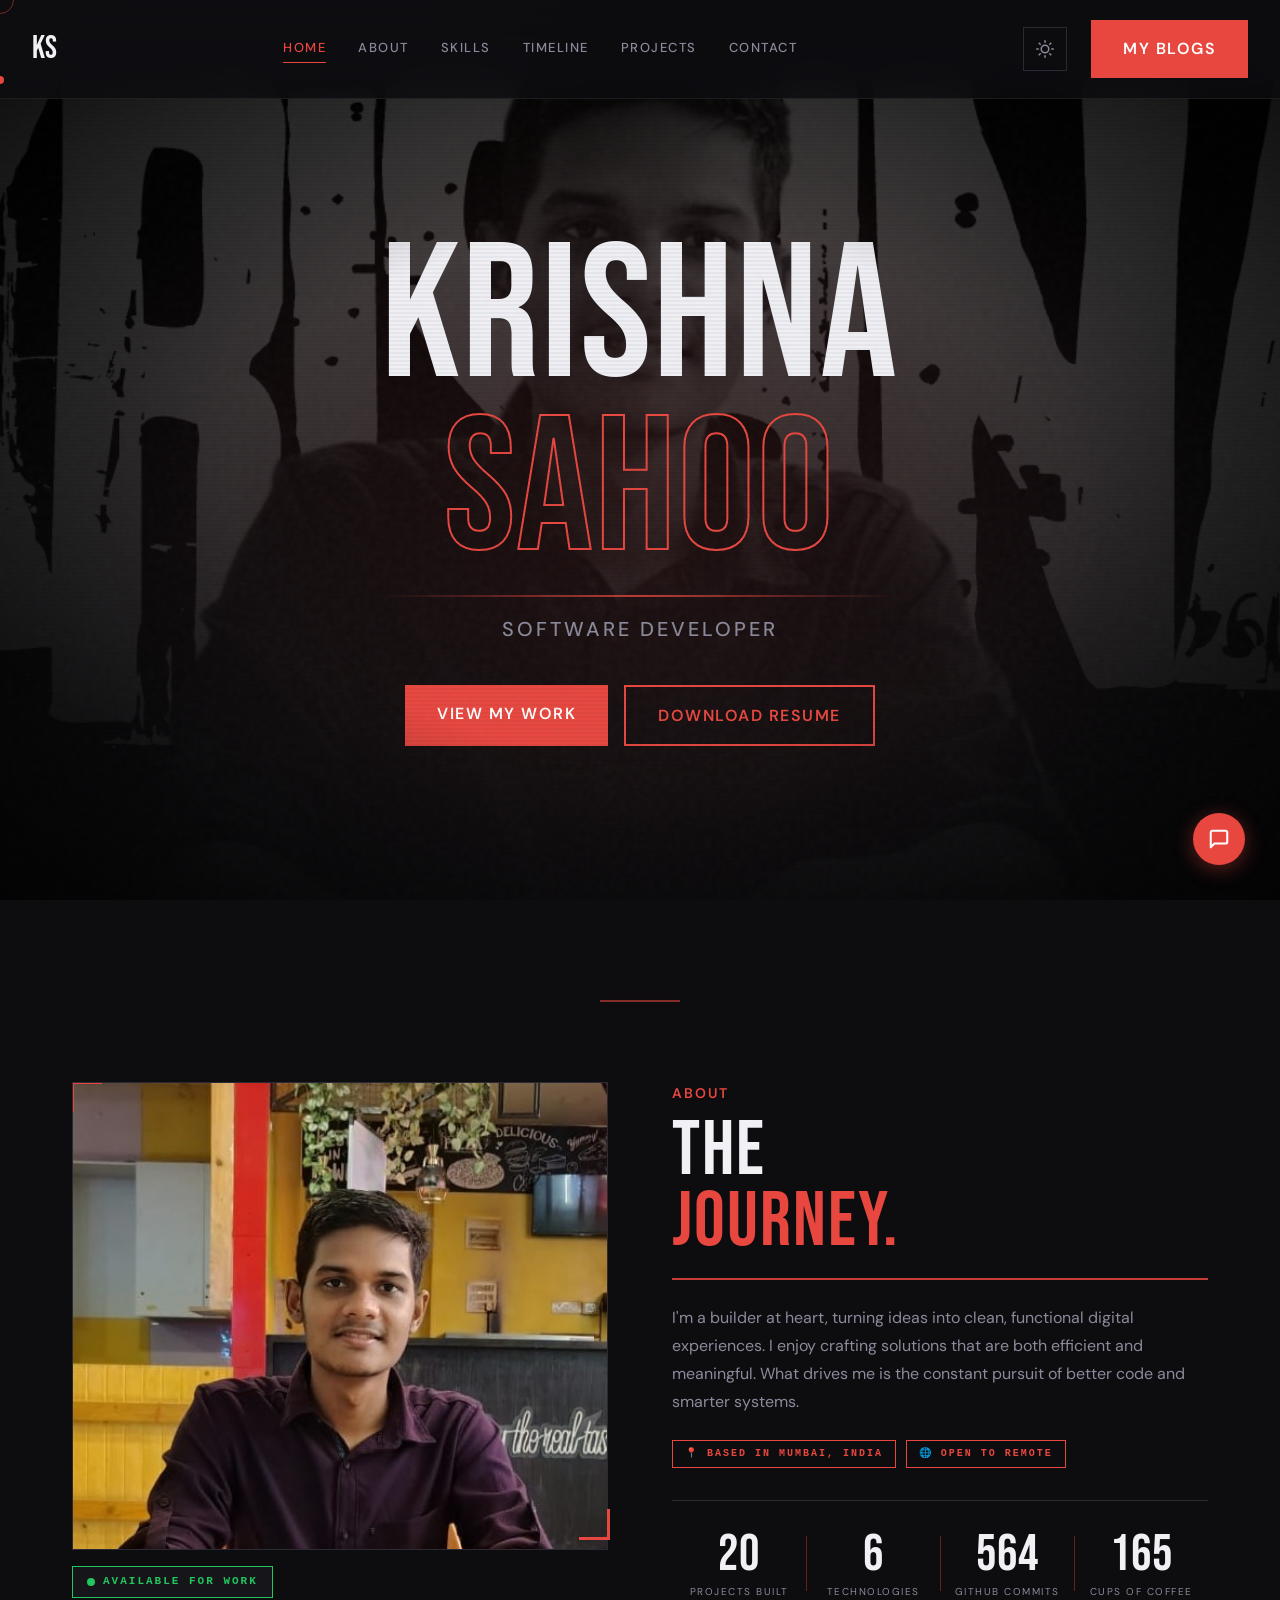
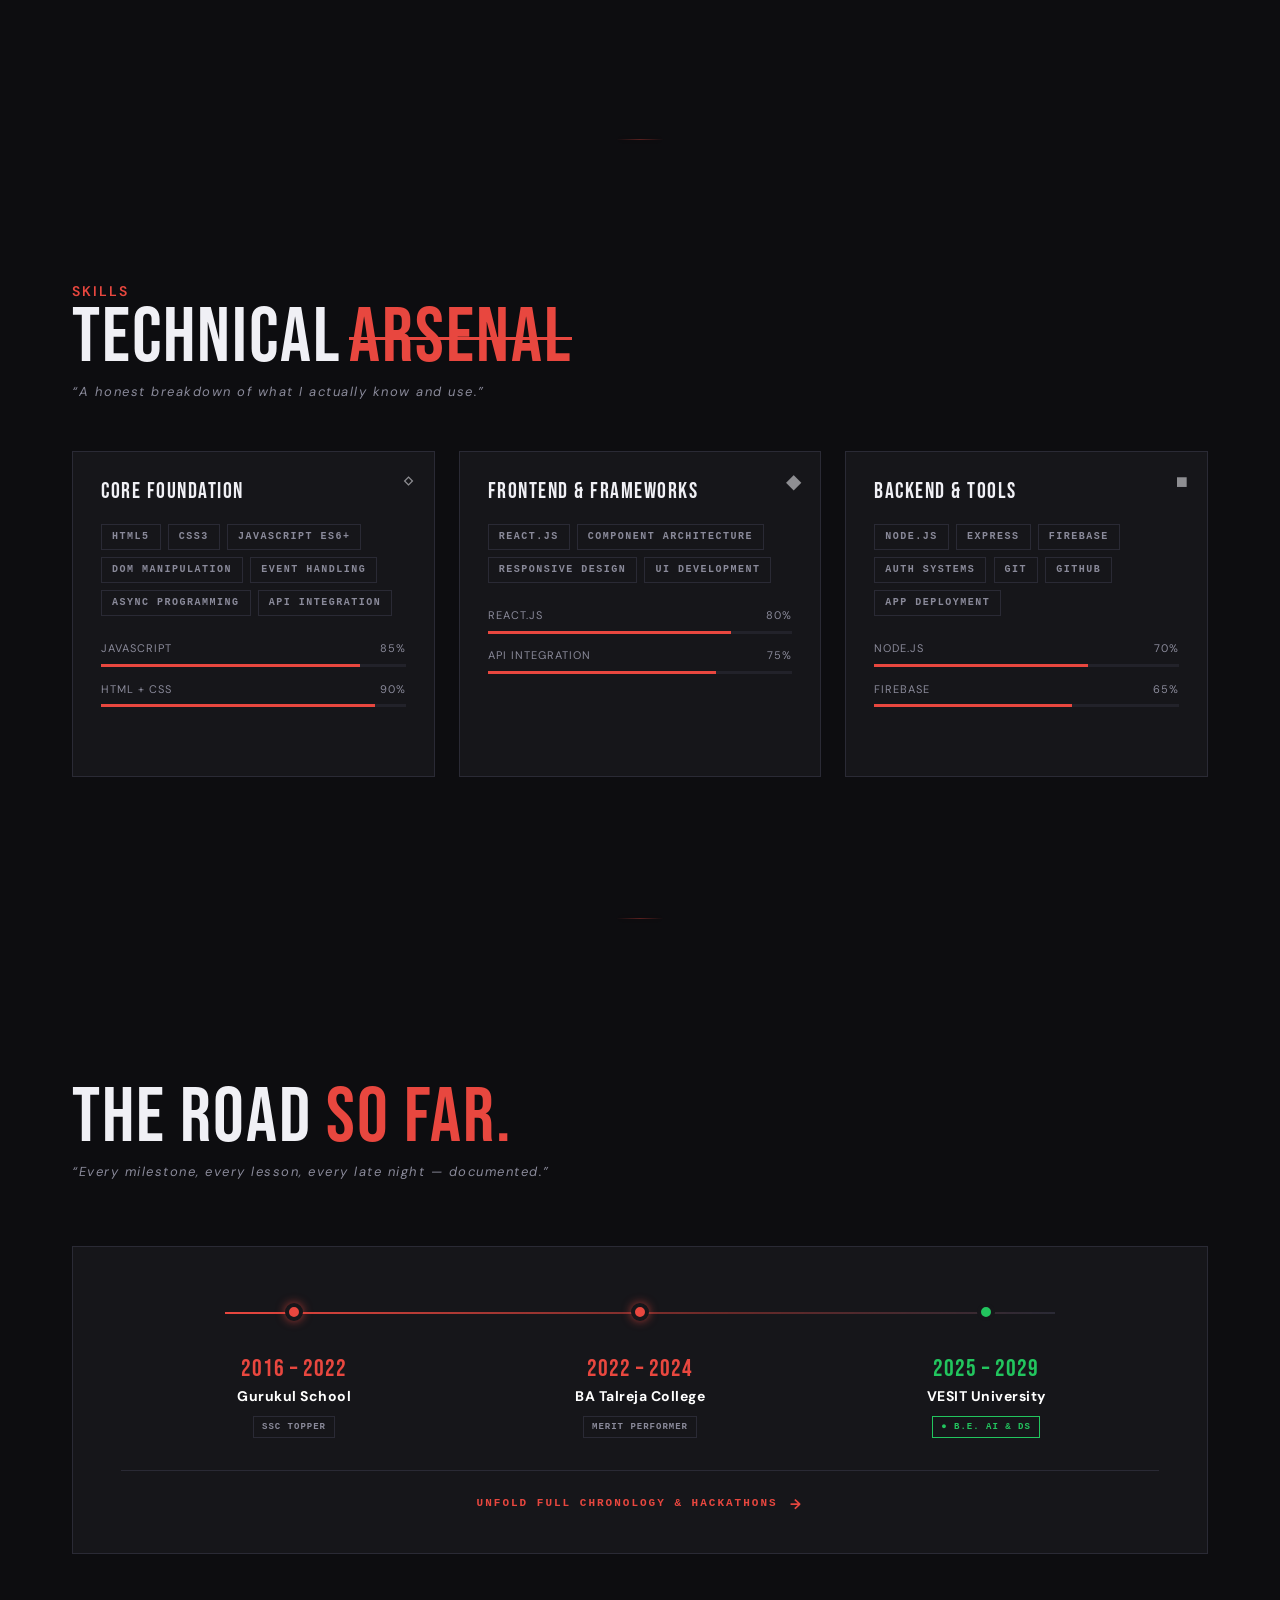
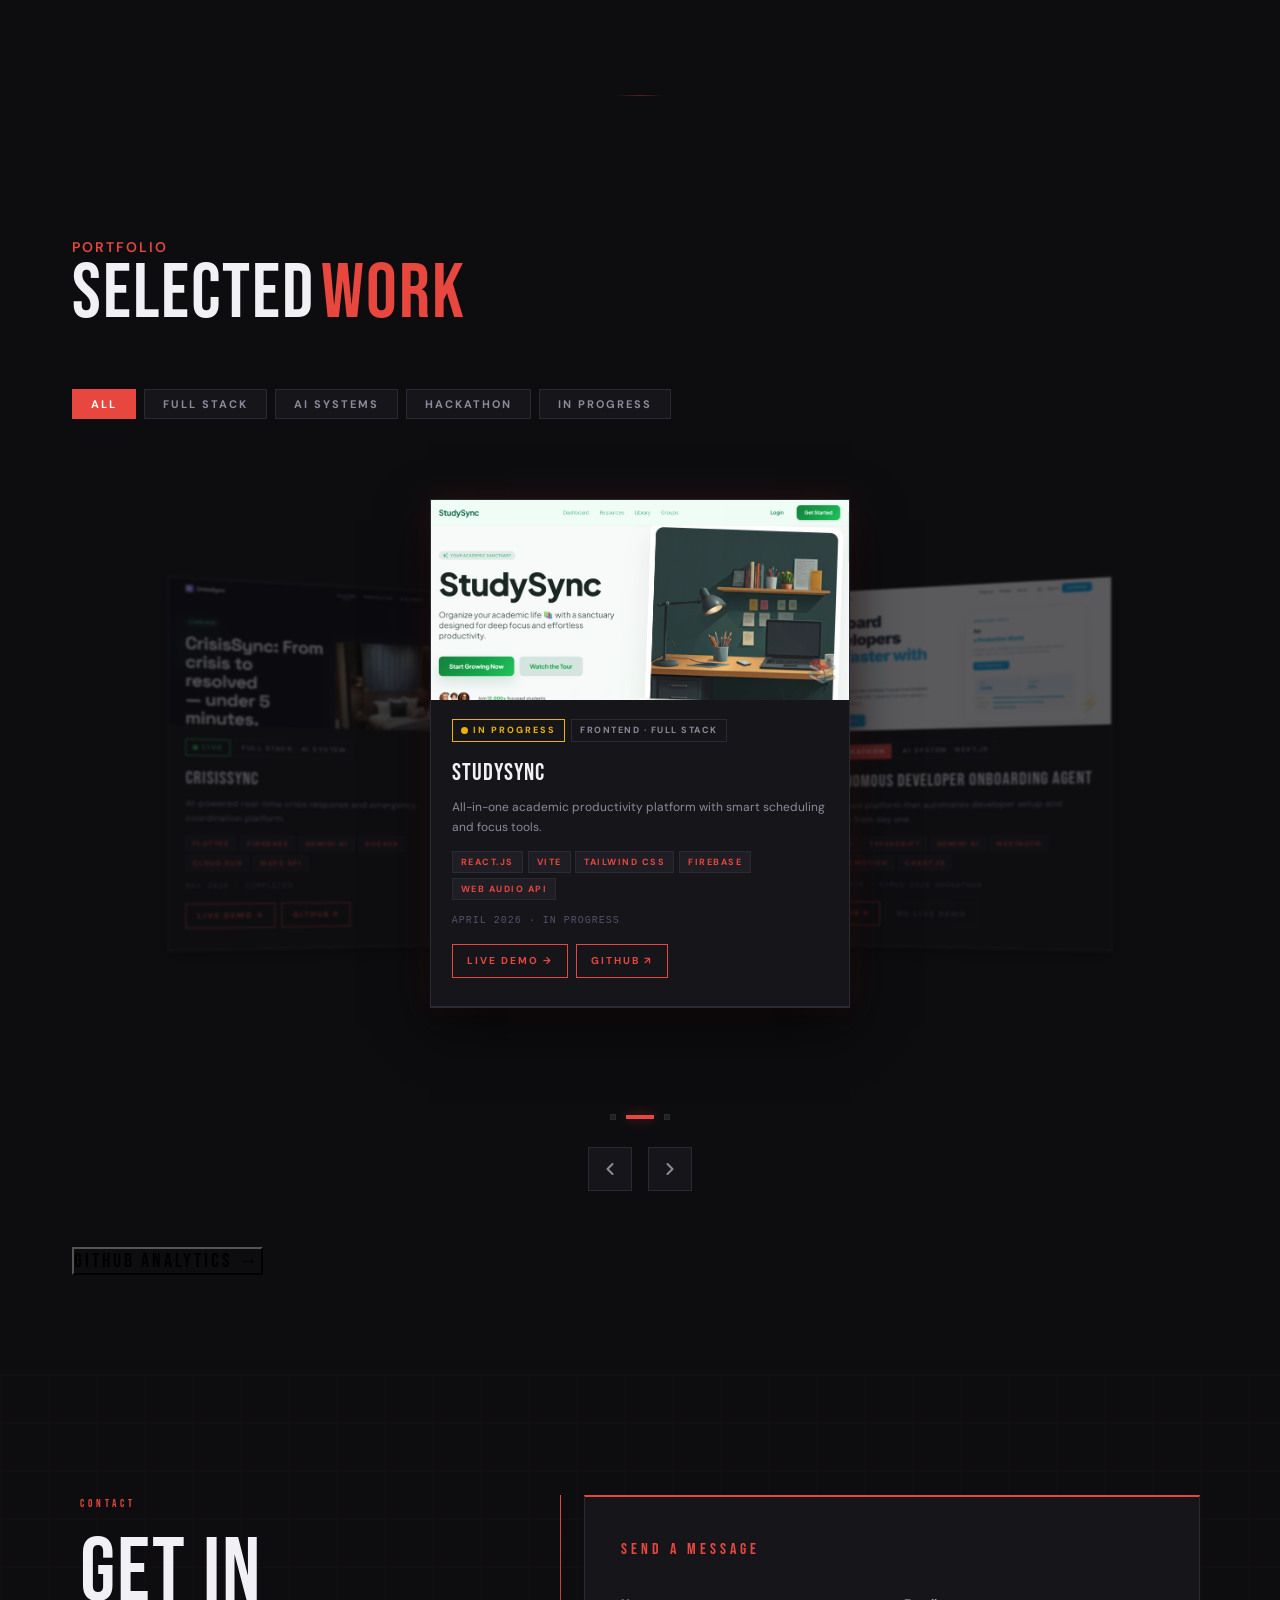
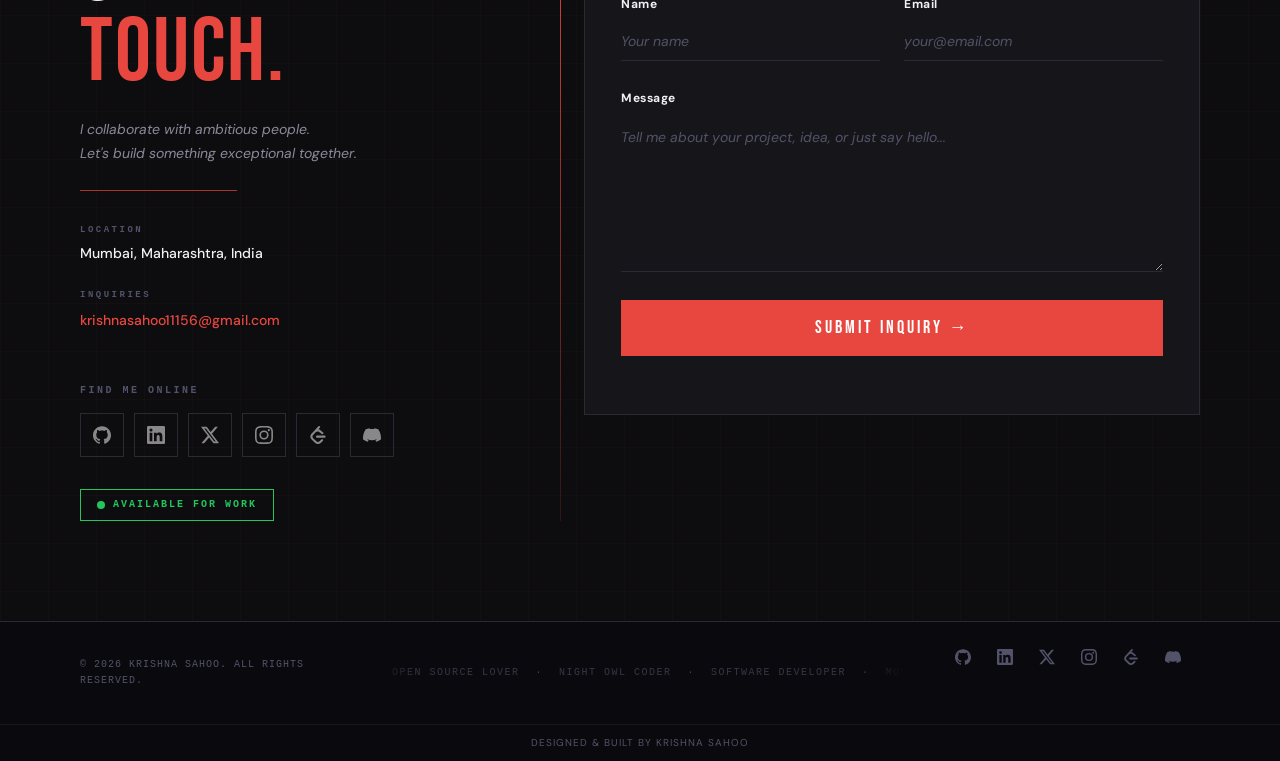
==== commit b8dde04e: "Merge branch 'origin/main' into theme, resolving .gitignore conflict" ====
--- a/index.html
+++ b/index.html
@@ -1189,9 +1189,8 @@
         <a href="#home">Home</a>
         <a href="#about">About</a>
         <a href="#skills">Skills</a>
+        <a href="javascript:void(0)" onclick="navigateTo('timeline.html')">Timeline</a>
         <a href="#projects">Projects</a>
-        <a href="javascript:void(0)" onclick="navigateTo('timeline.html')">Timeline</a>
-        <a href="#certificates">Certificates</a>
         <a href="#contact">Contact</a>
     </div>
 
@@ -1202,9 +1201,8 @@
             <a href="#home">Home</a>
             <a href="#about">About</a>
             <a href="#skills">Skills</a>
+            <a href="javascript:void(0)" onclick="navigateTo('timeline.html')">Timeline</a>
             <a href="#projects">Projects</a>
-            <a href="javascript:void(0)" onclick="navigateTo('timeline.html')">Timeline</a>
-            <a href="#certificates">Certificates</a>
             <a href="#contact">Contact</a>
         </div>
         <div class="nav-actions">
@@ -1447,22 +1445,70 @@
         </div>
     </section>
 
+    <!-- ================================================================
+         TIMELINE TEASER SECTION — "THE ROAD SO FAR"
+         ================================================================ -->
+    <section id="timeline" class="container">
+
+        <span class="label reveal" data-delay="0">TIMELINE</span>
+
+        <h2 class="tl-heading reveal" data-delay="60">
+            <span class="th-road">THE ROAD </span><span class="th-sofar">SO FAR.</span>
+        </h2>
+        <p class="tl-subtext reveal" data-delay="130">&ldquo;Every milestone, every lesson, every late night —
+            documented.&rdquo;</p>
+
+        <!-- Dynamic horizontal chronology teaser card -->
+        <div class="timeline-teaser-card reveal" data-delay="180" onclick="navigateTo('timeline.html')">
+            
+            <div class="teaser-nodes" style="position: relative;">
+                <div class="teaser-track-line"></div>
+                <!-- Node 1 -->
+                <div class="teaser-node active">
+                    <div class="teaser-node-dot"></div>
+                    <div class="teaser-node-content">
+                        <span class="teaser-node-year">2016 – 2022</span>
+                        <span class="teaser-node-title">Gurukul School</span>
+                        <span class="teaser-node-badge">SSC Topper</span>
+                    </div>
+                </div>
+                <!-- Node 2 -->
+                <div class="teaser-node active">
+                    <div class="teaser-node-dot"></div>
+                    <div class="teaser-node-content">
+                        <span class="teaser-node-year">2022 – 2024</span>
+                        <span class="teaser-node-title">BA Talreja College</span>
+                        <span class="teaser-node-badge">Merit Performer</span>
+                    </div>
+                </div>
+                <!-- Node 3 -->
+                <div class="teaser-node current">
+                    <div class="teaser-node-dot"></div>
+                    <div class="teaser-node-content">
+                        <span class="teaser-node-year">2025 – 2029</span>
+                        <span class="teaser-node-title">VESIT University</span>
+                        <span class="teaser-node-badge active">&#9679; B.E. AI &amp; DS</span>
+                    </div>
+                </div>
+            </div>
+
+            <!-- Overlay call to action banner -->
+            <div class="teaser-overlay-prompt">
+                <span class="teaser-cta-text">UNFOLD FULL CHRONOLOGY &amp; HACKATHONS</span>
+                <span class="teaser-cta-icon">&rarr;</span>
+            </div>
+        </div>
+
+    </section><!-- /#timeline -->
+
     <!-- Projects Section -->
     <section id="projects" class="container">
-        <div class="projects-header reveal" data-delay="0">
-            <div class="projects-header-left">
-                <span class="label">PORTFOLIO</span>
-                <h2 class="proj-heading">
-                    <span class="ph-selected">SELECTED</span><span class="ph-work">WORK</span>
-                </h2>
-                <p class="proj-subtext">Things I've actually built and shipped.</p>
-            </div>
-            <div class="projects-header-right">
-                <button id="github-analytics-trigger" class="btn btn-outline proj-github-analytics-btn">
-                    GITHUB ANALYTICS &rarr;
-                </button>
-            </div>
-        </div>
+        <span class="label reveal" data-delay="0">PORTFOLIO</span>
+
+        <h2 class="proj-heading reveal" data-delay="60">
+            <span class="ph-selected">SELECTED</span><span class="ph-work">WORK</span>
+        </h2>
+        <p class="proj-subtext reveal" data-delay="120">Things I've actually built and shipped.</p>
 
         <!-- Filter Tabs -->
         <div class="proj-filters reveal" data-delay="160">
@@ -1621,248 +1667,19 @@
             </div>
         </div><!-- /.proj-carousel-wrapper -->
 
+        <!-- GitHub Strip -->
+        <div class="proj-github-strip reveal" data-delay="200">
+            <button id="github-analytics-trigger" class="proj-github-link">
+                GITHUB ANALYTICS →
+            </button>
+        </div>
+
     </section>
 
     <!-- Project Modal Backdrop -->
     <div id="proj-modal-backdrop" class="proj-modal-backdrop" role="dialog" aria-modal="true">
         <div class="proj-modal"></div>
     </div>
-
-    <!-- ================================================================
-         TIMELINE TEASER SECTION — "THE ROAD SO FAR"
-         ================================================================ -->
-    <section id="timeline" class="container">
-
-        <span class="label reveal" data-delay="0">TIMELINE</span>
-
-        <h2 class="tl-heading reveal" data-delay="60">
-            <span class="th-road">THE ROAD </span><span class="th-sofar">SO FAR.</span>
-        </h2>
-        <p class="tl-subtext reveal" data-delay="130">&ldquo;Every milestone, every lesson, every late night —
-            documented.&rdquo;</p>
-
-        <!-- Dynamic horizontal chronology teaser card -->
-        <div class="timeline-teaser-card reveal" data-delay="180" onclick="navigateTo('timeline.html')">
-            
-            <div class="teaser-nodes" style="position: relative;">
-                <div class="teaser-track-line"></div>
-                <!-- Node 1 -->
-                <div class="teaser-node active">
-                    <div class="teaser-node-dot"></div>
-                    <div class="teaser-node-content">
-                        <span class="teaser-node-year">2016 – 2022</span>
-                        <span class="teaser-node-title">Gurukul School</span>
-                        <span class="teaser-node-badge">SSC Topper</span>
-                    </div>
-                </div>
-                <!-- Node 2 -->
-                <div class="teaser-node active">
-                    <div class="teaser-node-dot"></div>
-                    <div class="teaser-node-content">
-                        <span class="teaser-node-year">2022 – 2024</span>
-                        <span class="teaser-node-title">BA Talreja College</span>
-                        <span class="teaser-node-badge">Merit Performer</span>
-                    </div>
-                </div>
-                <!-- Node 3 -->
-                <div class="teaser-node current">
-                    <div class="teaser-node-dot"></div>
-                    <div class="teaser-node-content">
-                        <span class="teaser-node-year">2025 – 2029</span>
-                        <span class="teaser-node-title">VESIT University</span>
-                        <span class="teaser-node-badge active">&#9679; B.E. AI &amp; DS</span>
-                    </div>
-                </div>
-            </div>
-
-            <!-- Overlay call to action banner -->
-            <div class="teaser-overlay-prompt">
-                <span class="teaser-cta-text">UNFOLD FULL CHRONOLOGY &amp; HACKATHONS</span>
-                <span class="teaser-cta-icon">&rarr;</span>
-            </div>
-        </div>
-
-    </section><!-- /#timeline -->
-
-    <!-- Certificates Section -->
-    <section id="certificates" class="container">
-        <div class="certs-header reveal" data-delay="0">
-            <div class="certs-header-left">
-                <span class="label">CREDENTIALS</span>
-                <h2 class="certs-heading">
-                    <span class="ch-featured">FEATURED</span> <span class="ch-certs">CERTIFICATIONS</span>
-                </h2>
-                <p class="certs-subtext">Validating technical expertise and industry standards.</p>
-            </div>
-            <div class="certs-header-right">
-                <button class="btn btn-outline certs-see-full-btn" onclick="navigateTo('certificates.html')">
-                    SEE FULL CERTIFICATES &rarr;
-                </button>
-            </div>
-        </div>
-
-        <div class="certs-marquee reveal" data-delay="120">
-            <div class="certs-track">
-                <!-- Group 1 -->
-                <div class="certs-group">
-                    <!-- AWS Card -->
-                    <div class="cert-card" data-tilt data-glow-color="#FF9900" onclick="navigateTo('certificates.html')">
-                        <div class="cert-shine"></div>
-                        <div class="cert-card-inner">
-                            <div class="cert-logo-wrap">
-                                <svg viewBox="0 0 24 24" class="cert-logo-svg" fill="#FF9900">
-                                    <path d="M19.35 10.04C18.67 6.59 15.64 4 12 4S5.33 6.59 4.65 10.04C1.96 10.34 0 12.57 0 15c0 2.76 2.24 5 5 5h14c2.76 0 5-2.24 5-5 0-2.43-1.96-4.66-4.65-4.96zM19 18H5c-1.65 0-3-1.35-3-3s1.35-3 3-3h.71l.15-.65C6.4 9.18 8.94 7 12 7s5.6 2.18 6.14 4.35l.15.65h.71c1.65 0 3 1.35 3 3s-1.35 3-3 3zm-7-9l-4 4h3v3h2v-3h3l-4-4z"/>
-                                </svg>
-                            </div>
-                            <div class="cert-badge">AWS</div>
-                            <h3 class="cert-title">Cloud Practitioner</h3>
-                            <p class="cert-issuer">Amazon Web Services</p>
-                            <p class="cert-date">Issued Jun 2026</p>
-                            <div class="cert-verify-overlay">
-                                <span class="verify-text">VIEW DETAILS &rarr;</span>
-                            </div>
-                        </div>
-                    </div>
-
-                    <!-- Google Cloud Card -->
-                    <div class="cert-card" data-tilt data-glow-color="#4285F4" onclick="navigateTo('certificates.html')">
-                        <div class="cert-shine"></div>
-                        <div class="cert-card-inner">
-                            <div class="cert-logo-wrap">
-                                <svg viewBox="0 0 24 24" class="cert-logo-svg" fill="#4285F4">
-                                    <path d="M19.35 10.04C18.67 6.59 15.64 4 12 4S5.33 6.59 4.65 10.04C1.96 10.34 0 12.57 0 15c0 2.76 2.24 5 5 5h14c2.76 0 5-2.24 5-5 0-2.43-1.96-4.66-4.65-4.96zM19 18H5c-1.65 0-3-1.35-3-3s1.35-3 3-3h.71l.15-.65C6.4 9.18 8.94 7 12 7s5.6 2.18 6.14 4.35l.15.65h.71c1.65 0 3 1.35 3 3s-1.35 3-3 3zm-6-8h-2v2h2v-2zm4 0h-2v2h2v-2zm-8 0H7v2h2v-2zm8 3h-2v2h2v-2zm-4 0h-2v2h2v-2zm-4 0H7v2h2v-2z"/>
-                                </svg>
-                            </div>
-                            <div class="cert-badge">GCP</div>
-                            <h3 class="cert-title">Associate Cloud Engineer</h3>
-                            <p class="cert-issuer">Google Cloud</p>
-                            <p class="cert-date">Issued May 2026</p>
-                            <div class="cert-verify-overlay">
-                                <span class="verify-text">VIEW DETAILS &rarr;</span>
-                            </div>
-                        </div>
-                    </div>
-
-                    <!-- Neural Networks Card -->
-                    <div class="cert-card" data-tilt data-glow-color="#007D8A" onclick="navigateTo('certificates.html')">
-                        <div class="cert-shine"></div>
-                        <div class="cert-card-inner">
-                            <div class="cert-logo-wrap">
-                                <svg viewBox="0 0 24 24" class="cert-logo-svg" fill="#007D8A">
-                                    <path d="M12 2C6.48 2 2 6.48 2 12s4.48 10 10 10 10-4.48 10-10S17.52 2 12 2zm-1 15.5c0-.83.67-1.5 1.5-1.5s1.5.67 1.5 1.5-.67 1.5-1.5 1.5-1.5-.67-1.5-1.5zm1.5-4c-.55 0-1-.45-1-1v-4c0-.55.45-1 1-1s1.45.45 1 1v4c0 .55-.45 1-1 1zM9.5 9.5c0-.83.67-1.5 1.5-1.5s1.5.67 1.5 1.5-.67 1.5-1.5 1.5-1.5-.67-1.5-1.5zm4.5 3c0-.83.67-1.5 1.5-1.5s1.5.67 1.5 1.5-.67 1.5-1.5 1.5-1.5-.67-1.5-1.5z"/>
-                                </svg>
-                            </div>
-                            <div class="cert-badge">AI / ML</div>
-                            <h3 class="cert-title">Neural Networks &amp; Deep Learning</h3>
-                            <p class="cert-issuer">DeepLearning.AI</p>
-                            <p class="cert-date">Issued Mar 2026</p>
-                            <div class="cert-verify-overlay">
-                                <span class="verify-text">VIEW DETAILS &rarr;</span>
-                            </div>
-                        </div>
-                    </div>
-
-                    <!-- Python Card -->
-                    <div class="cert-card" data-tilt data-glow-color="#306998" onclick="navigateTo('certificates.html')">
-                        <div class="cert-shine"></div>
-                        <div class="cert-card-inner">
-                            <div class="cert-logo-wrap">
-                                <svg viewBox="0 0 24 24" class="cert-logo-svg" fill="#306998">
-                                    <path d="M12 2C6.48 2 2 6.48 2 12s4.48 10 10 10 10-4.48 10-10S17.52 2 12 2zm-1 15.5c0-.83.67-1.5 1.5-1.5s1.5.67 1.5 1.5-.67 1.5-1.5 1.5-1.5-.67-1.5-1.5zm1.5-4c-.55 0-1-.45-1-1v-4c0-.55.45-1 1-1s1.45.45 1 1v4c0 .55-.45 1-1 1zM9.5 9.5c0-.83.67-1.5 1.5-1.5s1.5.67 1.5 1.5-.67 1.5-1.5 1.5-1.5-.67-1.5-1.5zm4.5 3c0-.83.67-1.5 1.5-1.5s1.5.67 1.5 1.5-.67 1.5-1.5 1.5-1.5-.67-1.5-1.5z"/>
-                                </svg>
-                            </div>
-                            <div class="cert-badge">Core Python</div>
-                            <h3 class="cert-title">Python Programming</h3>
-                            <p class="cert-issuer">Python Institute</p>
-                            <p class="cert-date">Issued Jan 2026</p>
-                            <div class="cert-verify-overlay">
-                                <span class="verify-text">VIEW DETAILS &rarr;</span>
-                            </div>
-                        </div>
-                    </div>
-                </div>
-
-                <!-- Group 2 (Duplicate for seamless loop) -->
-                <div class="certs-group" aria-hidden="true">
-                    <!-- AWS Card -->
-                    <div class="cert-card" data-tilt data-glow-color="#FF9900" onclick="navigateTo('certificates.html')">
-                        <div class="cert-shine"></div>
-                        <div class="cert-card-inner">
-                            <div class="cert-logo-wrap">
-                                <svg viewBox="0 0 24 24" class="cert-logo-svg" fill="#FF9900">
-                                    <path d="M19.35 10.04C18.67 6.59 15.64 4 12 4S5.33 6.59 4.65 10.04C1.96 10.34 0 12.57 0 15c0 2.76 2.24 5 5 5h14c2.76 0 5-2.24 5-5 0-2.43-1.96-4.66-4.65-4.96zM19 18H5c-1.65 0-3-1.35-3-3s1.35-3 3-3h.71l.15-.65C6.4 9.18 8.94 7 12 7s5.6 2.18 6.14 4.35l.15.65h.71c1.65 0 3 1.35 3 3s-1.35 3-3 3zm-7-9l-4 4h3v3h2v-3h3l-4-4z"/>
-                                </svg>
-                            </div>
-                            <div class="cert-badge">AWS</div>
-                            <h3 class="cert-title">Cloud Practitioner</h3>
-                            <p class="cert-issuer">Amazon Web Services</p>
-                            <p class="cert-date">Issued Jun 2026</p>
-                            <div class="cert-verify-overlay">
-                                <span class="verify-text">VIEW DETAILS &rarr;</span>
-                            </div>
-                        </div>
-                    </div>
-
-                    <!-- Google Cloud Card -->
-                    <div class="cert-card" data-tilt data-glow-color="#4285F4" onclick="navigateTo('certificates.html')">
-                        <div class="cert-shine"></div>
-                        <div class="cert-card-inner">
-                            <div class="cert-logo-wrap">
-                                <svg viewBox="0 0 24 24" class="cert-logo-svg" fill="#4285F4">
-                                    <path d="M19.35 10.04C18.67 6.59 15.64 4 12 4S5.33 6.59 4.65 10.04C1.96 10.34 0 12.57 0 15c0 2.76 2.24 5 5 5h14c2.76 0 5-2.24 5-5 0-2.43-1.96-4.66-4.65-4.96zM19 18H5c-1.65 0-3-1.35-3-3s1.35-3 3-3h.71l.15-.65C6.4 9.18 8.94 7 12 7s5.6 2.18 6.14 4.35l.15.65h.71c1.65 0 3 1.35 3 3s-1.35 3-3 3zm-6-8h-2v2h2v-2zm4 0h-2v2h2v-2zm-8 0H7v2h2v-2zm8 3h-2v2h2v-2zm-4 0h-2v2h2v-2zm-4 0H7v2h2v-2z"/>
-                                </svg>
-                            </div>
-                            <div class="cert-badge">GCP</div>
-                            <h3 class="cert-title">Associate Cloud Engineer</h3>
-                            <p class="cert-issuer">Google Cloud</p>
-                            <p class="cert-date">Issued May 2026</p>
-                            <div class="cert-verify-overlay">
-                                <span class="verify-text">VIEW DETAILS &rarr;</span>
-                            </div>
-                        </div>
-                    </div>
-
-                    <!-- Neural Networks Card -->
-                    <div class="cert-card" data-tilt data-glow-color="#007D8A" onclick="navigateTo('certificates.html')">
-                        <div class="cert-shine"></div>
-                        <div class="cert-card-inner">
-                            <div class="cert-logo-wrap">
-                                <svg viewBox="0 0 24 24" class="cert-logo-svg" fill="#007D8A">
-                                    <path d="M12 2C6.48 2 2 6.48 2 12s4.48 10 10 10 10-4.48 10-10S17.52 2 12 2zm-1 15.5c0-.83.67-1.5 1.5-1.5s1.5.67 1.5 1.5-.67 1.5-1.5 1.5-1.5-.67-1.5-1.5zm1.5-4c-.55 0-1-.45-1-1v-4c0-.55.45-1 1-1s1.45.45 1 1v4c0 .55-.45 1-1 1zM9.5 9.5c0-.83.67-1.5 1.5-1.5s1.5.67 1.5 1.5-.67 1.5-1.5 1.5-1.5-.67-1.5-1.5zm4.5 3c0-.83.67-1.5 1.5-1.5s1.5.67 1.5 1.5-.67 1.5-1.5 1.5-1.5-.67-1.5-1.5z"/>
-                                </svg>
-                            </div>
-                            <div class="cert-badge">AI / ML</div>
-                            <h3 class="cert-title">Neural Networks &amp; Deep Learning</h3>
-                            <p class="cert-issuer">DeepLearning.AI</p>
-                            <p class="cert-date">Issued Mar 2026</p>
-                            <div class="cert-verify-overlay">
-                                <span class="verify-text">VIEW DETAILS &rarr;</span>
-                            </div>
-                        </div>
-                    </div>
-
-                    <!-- Python Card -->
-                    <div class="cert-card" data-tilt data-glow-color="#306998" onclick="navigateTo('certificates.html')">
-                        <div class="cert-shine"></div>
-                        <div class="cert-card-inner">
-                            <div class="cert-logo-wrap">
-                                <svg viewBox="0 0 24 24" class="cert-logo-svg" fill="#306998">
-                                    <path d="M12 2C6.48 2 2 6.48 2 12s4.48 10 10 10 10-4.48 10-10S17.52 2 12 2zm-1 15.5c0-.83.67-1.5 1.5-1.5s1.5.67 1.5 1.5-.67 1.5-1.5 1.5-1.5-.67-1.5-1.5zm1.5-4c-.55 0-1-.45-1-1v-4c0-.55.45-1 1-1s1.45.45 1 1v4c0 .55-.45 1-1 1zM9.5 9.5c0-.83.67-1.5 1.5-1.5s1.5.67 1.5 1.5-.67 1.5-1.5 1.5-1.5-.67-1.5-1.5zm4.5 3c0-.83.67-1.5 1.5-1.5s1.5.67 1.5 1.5-.67 1.5-1.5 1.5-1.5-.67-1.5-1.5z"/>
-                                </svg>
-                            </div>
-                            <div class="cert-badge">Core Python</div>
-                            <h3 class="cert-title">Python Programming</h3>
-                            <p class="cert-issuer">Python Institute</p>
-                            <p class="cert-date">Issued Jan 2026</p>
-                            <div class="cert-verify-overlay">
-                                <span class="verify-text">VIEW DETAILS &rarr;</span>
-                            </div>
-                        </div>
-                    </div>
-                </div>
-            </div>
-        </div>
-    </section>
 
     <!-- Contact Section -->
     <section id="contact">
--- a/css/polish.css
+++ b/css/polish.css
@@ -1370,270 +1370,4 @@
     opacity: 1;
 }
 
-/* ================================================================
-   CERTIFICATES SECTION
-   ================================================================ */
-#certificates {
-    margin-top: var(--section-gap);
-    margin-bottom: var(--section-gap);
-}
-
-.certs-header {
-    display: flex;
-    justify-content: space-between;
-    align-items: flex-end;
-    margin-bottom: 3rem;
-    flex-wrap: wrap;
-    gap: 1.5rem;
-}
-
-.certs-header-left {
-    flex: 1;
-    min-width: 280px;
-}
-
-.certs-heading {
-    font-family: var(--font-heading);
-    font-size: clamp(38px, 6vw, 64px);
-    line-height: 1;
-    margin-top: 0.5rem;
-    letter-spacing: 2px;
-}
-
-.certs-heading .ch-featured {
-    color: var(--text-primary);
-}
-
-.certs-heading .ch-certs {
-    color: var(--accent-color);
-}
-
-.certs-subtext {
-    font-family: var(--font-body);
-    font-size: 14px;
-    color: var(--text-secondary);
-    margin-top: 0.75rem;
-    max-width: 500px;
-}
-
-.certs-header-right {
-    flex-shrink: 0;
-}
-
-/* Certificates Marquee */
-.certs-marquee {
-    position: relative;
-    width: 100%;
-    overflow: hidden;
-    display: flex;
-    padding: 2rem 0;
-    perspective: 1000px;
-}
-
-.certs-marquee::before,
-.certs-marquee::after {
-    content: "";
-    height: 100%;
-    width: 150px;
-    position: absolute;
-    z-index: 10;
-    pointer-events: none;
-    top: 0;
-}
-
-.certs-marquee::before {
-    left: 0;
-    background: linear-gradient(to right, var(--bg-color) 0%, transparent 100%);
-}
-
-.certs-marquee::after {
-    right: 0;
-    background: linear-gradient(to left, var(--bg-color) 0%, transparent 100%);
-}
-
-.certs-track {
-    display: flex;
-    width: max-content;
-    gap: 2rem;
-    animation: marquee-scroll 24s linear infinite;
-}
-
-.certs-marquee:hover .certs-track {
-    animation-play-state: paused;
-}
-
-.certs-group {
-    display: flex;
-    gap: 2rem;
-    flex-shrink: 0;
-}
-
-/* Card Outer styling */
-.cert-card {
-    position: relative;
-    width: 320px;
-    flex-shrink: 0;
-    background: var(--surface-color);
-    border: 1px solid var(--border-color);
-    border-radius: 12px;
-    overflow: hidden;
-    cursor: pointer;
-    transform-style: preserve-3d;
-    will-change: transform;
-    transition: box-shadow 0.35s ease, border-color 0.35s ease, transform 0.1s ease;
-    box-shadow: 0 8px 30px var(--card-shadow-main);
-}
-
-@keyframes marquee-scroll {
-    0% {
-        transform: translate3d(0, 0, 0);
-    }
-    100% {
-        transform: translate3d(-50%, 0, 0);
-    }
-}
-
-/* Custom glow on hover based on glow color attribute */
-.cert-card:hover {
-    border-color: var(--glow-color, var(--accent-color));
-    box-shadow: 0 15px 45px rgba(0, 0, 0, 0.4), 
-                0 0 35px var(--glow-shadow, rgba(232, 71, 63, 0.18));
-}
-
-/* Inner card padding and layers */
-.cert-card-inner {
-    padding: 2.25rem 2rem;
-    position: relative;
-    z-index: 2;
-    transform: translateZ(30px); /* Lift inner content slightly */
-    display: flex;
-    flex-direction: column;
-    height: 100%;
-    min-height: 250px;
-}
-
-/* Logo and Header info */
-.cert-logo-wrap {
-    width: 44px;
-    height: 44px;
-    margin-bottom: 1.5rem;
-    display: flex;
-    align-items: center;
-    justify-content: center;
-    background: rgba(255, 255, 255, 0.03);
-    border-radius: 8px;
-    border: 1px solid var(--border-subtle);
-    padding: 8px;
-    transition: transform 0.3s ease;
-}
-
-.cert-card:hover .cert-logo-wrap {
-    transform: scale(1.1) translateZ(10px);
-}
-
-.cert-logo-svg {
-    width: 100%;
-    height: 100%;
-    object-fit: contain;
-}
-
-.cert-badge {
-    font-family: var(--font-body);
-    font-size: 10px;
-    font-weight: 700;
-    text-transform: uppercase;
-    letter-spacing: 2px;
-    color: var(--accent-color);
-    margin-bottom: 0.5rem;
-}
-
-.cert-title {
-    font-family: var(--font-heading);
-    font-size: 26px;
-    color: var(--text-primary);
-    letter-spacing: 1px;
-    line-height: 1.2;
-    margin-bottom: 0.5rem;
-}
-
-.cert-issuer {
-    font-family: var(--font-body);
-    font-size: 14px;
-    color: var(--text-secondary);
-    font-weight: 500;
-}
-
-.cert-date {
-    font-family: var(--font-body);
-    font-size: 12px;
-    color: var(--text-tertiary);
-    margin-top: auto;
-    padding-top: 1.5rem;
-}
-
-/* Holographic Shimmer shine overlay */
-.cert-shine {
-    position: absolute;
-    inset: 0;
-    z-index: 3;
-    pointer-events: none;
-    opacity: 0;
-    mix-blend-mode: color-dodge;
-    transition: opacity 0.35s ease;
-    background: radial-gradient(
-        circle at calc(var(--shine-x, 50) * 1%) calc(var(--shine-y, 50) * 1%),
-        rgba(255, 255, 255, 0.18) 0%,
-        rgba(255, 255, 255, 0) 55%
-    ), linear-gradient(
-        135deg,
-        rgba(255, 255, 255, 0) 20%,
-        rgba(255, 255, 255, 0.1) 40%,
-        rgba(255, 255, 255, 0.25) 50%,
-        rgba(255, 255, 255, 0.1) 60%,
-        rgba(255, 255, 255, 0) 80%
-    );
-}
-
-.cert-card:hover .cert-shine {
-    opacity: 1;
-}
-
-/* Light Theme overrides for shimmer and layout */
-:root[data-theme="light"] .cert-shine {
-    mix-blend-mode: overlay;
-    background: radial-gradient(
-        circle at calc(var(--shine-x, 50) * 1%) calc(var(--shine-y, 50) * 1%),
-        rgba(255, 255, 255, 0.6) 0%,
-        rgba(255, 255, 255, 0) 60%
-    );
-}
-
-:root[data-theme="light"] .cert-logo-wrap {
-    background: rgba(0, 0, 0, 0.02);
-}
-
-/* Verification Overlay */
-.cert-verify-overlay {
-    position: absolute;
-    bottom: 2.25rem;
-    right: 2rem;
-    opacity: 0;
-    transform: translateX(-10px) translateZ(20px);
-    transition: opacity 0.3s ease, transform 0.3s ease;
-    pointer-events: none;
-}
-
-.cert-card:hover .cert-verify-overlay {
-    opacity: 1;
-    transform: translateX(0) translateZ(20px);
-}
-
-.verify-text {
-    font-family: var(--font-body);
-    font-size: 11px;
-    font-weight: 600;
-    letter-spacing: 1px;
-    color: var(--accent-color);
-}
-
-
+
--- a/css/github-stats.css
+++ b/css/github-stats.css
@@ -87,7 +87,16 @@
     transform: rotate(90deg);
 }
 
-
+/* TRIGGER BUTTON CUSTOM TRANSITION RESET */
+#github-analytics-trigger {
+    background: transparent;
+    cursor: pointer;
+    font-family: var(--font-heading);
+    font-size: clamp(15px, 1.8vw, 20px);
+    letter-spacing: 3px;
+    border-radius: 0;
+    outline: none;
+}
 
 /* ================================================================
    DYNAMIC CONTENT LAYOUTS
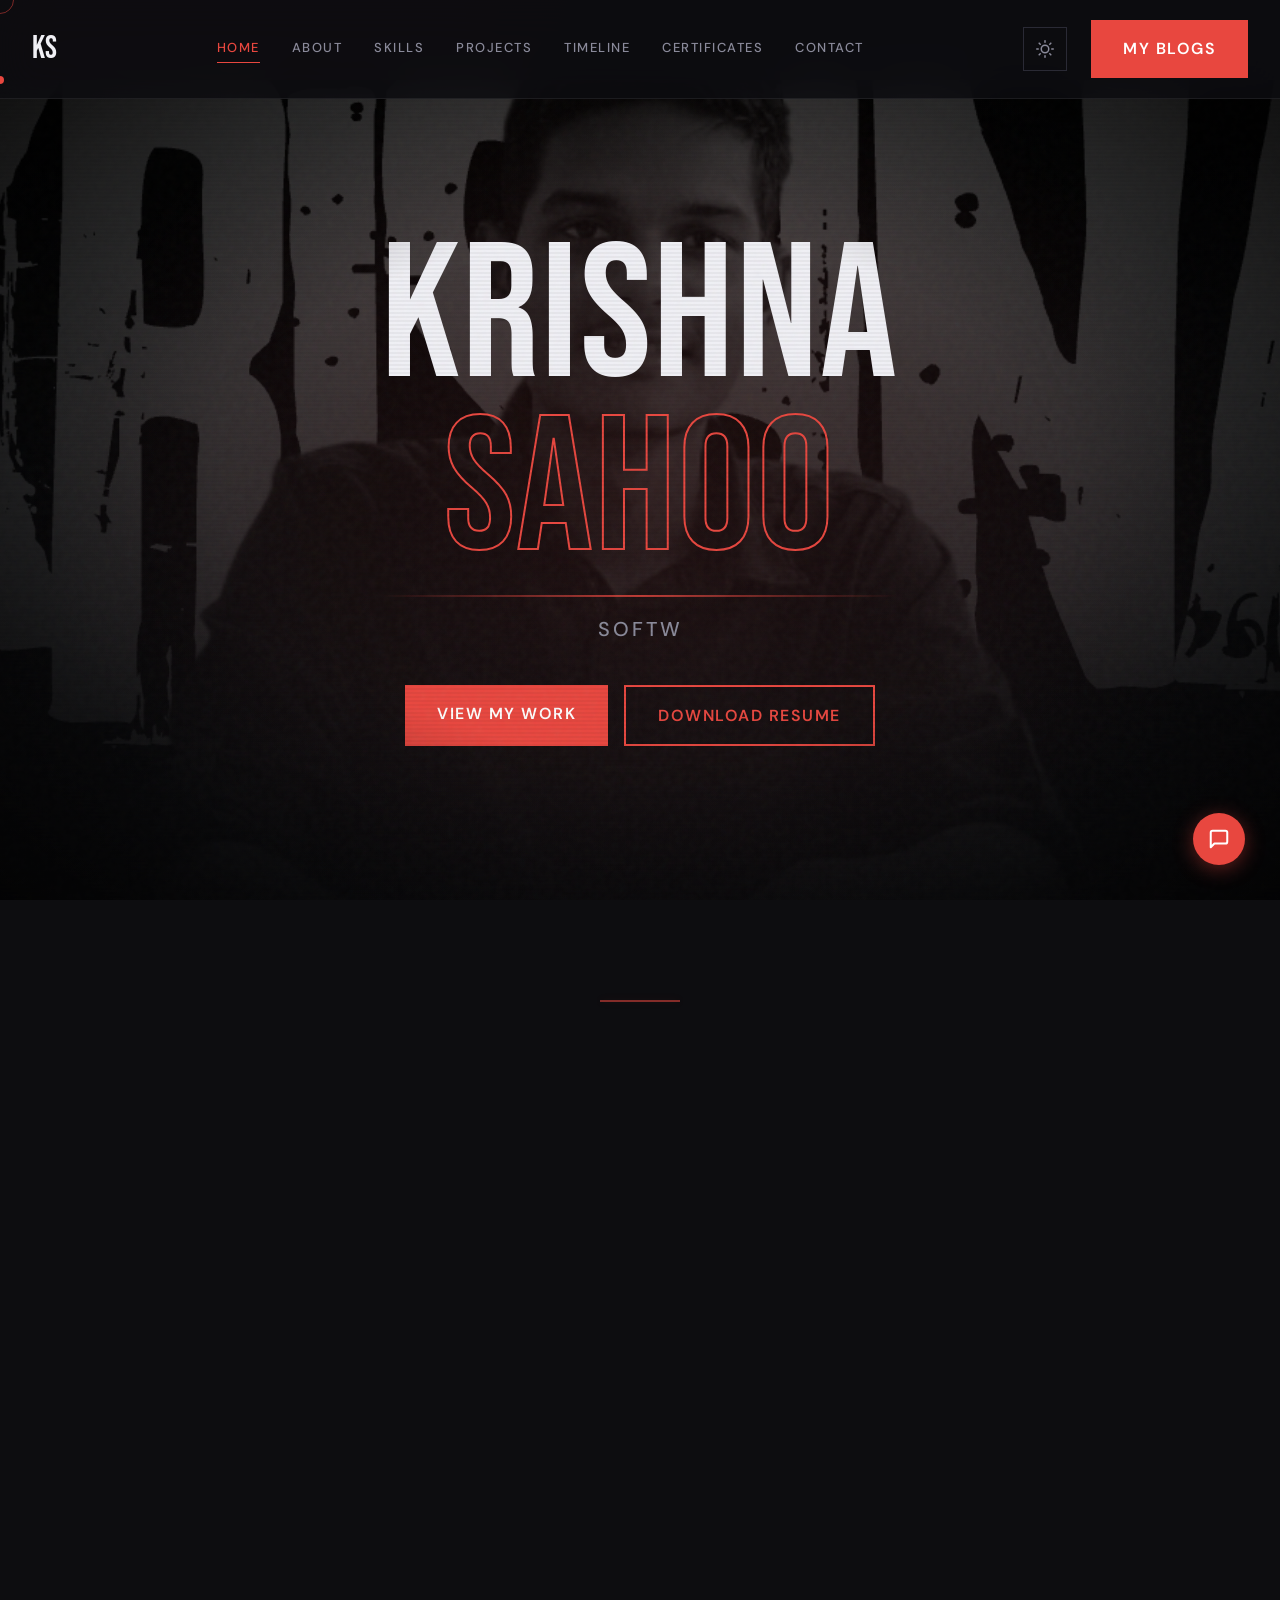
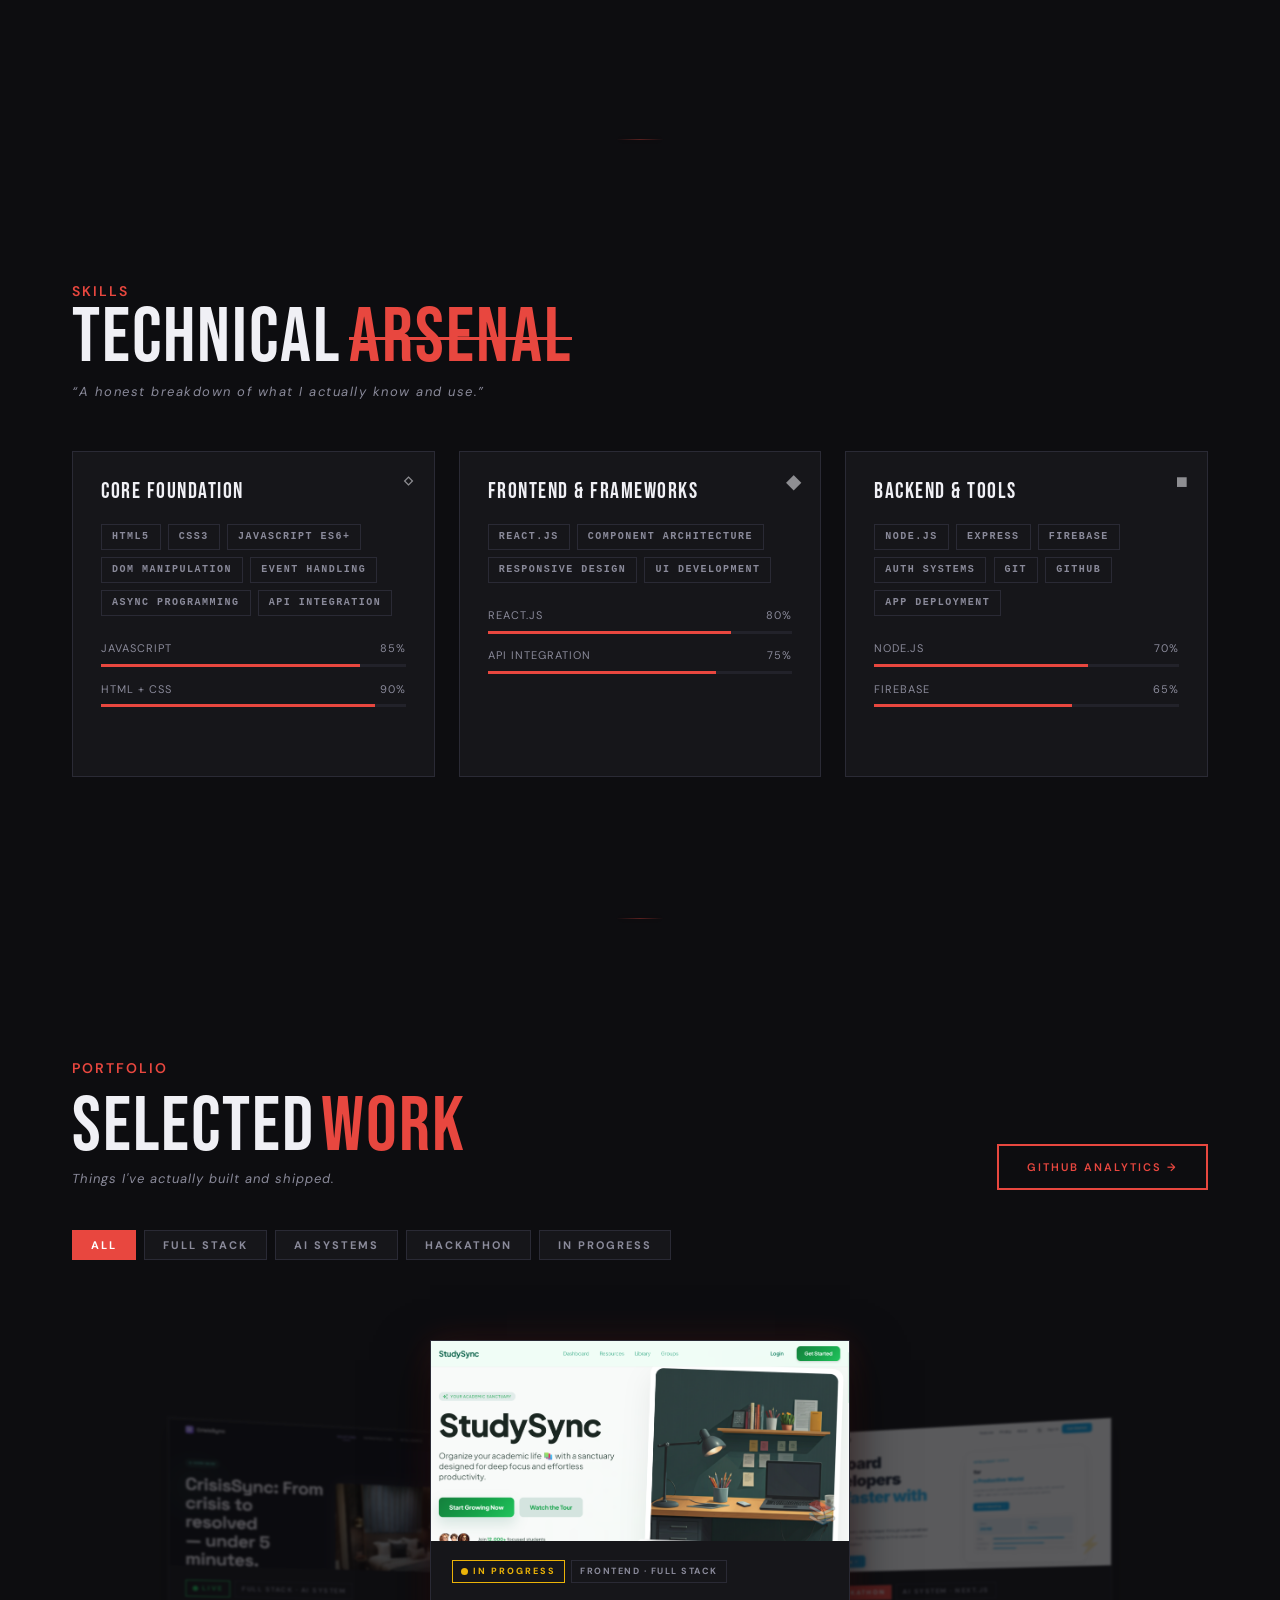
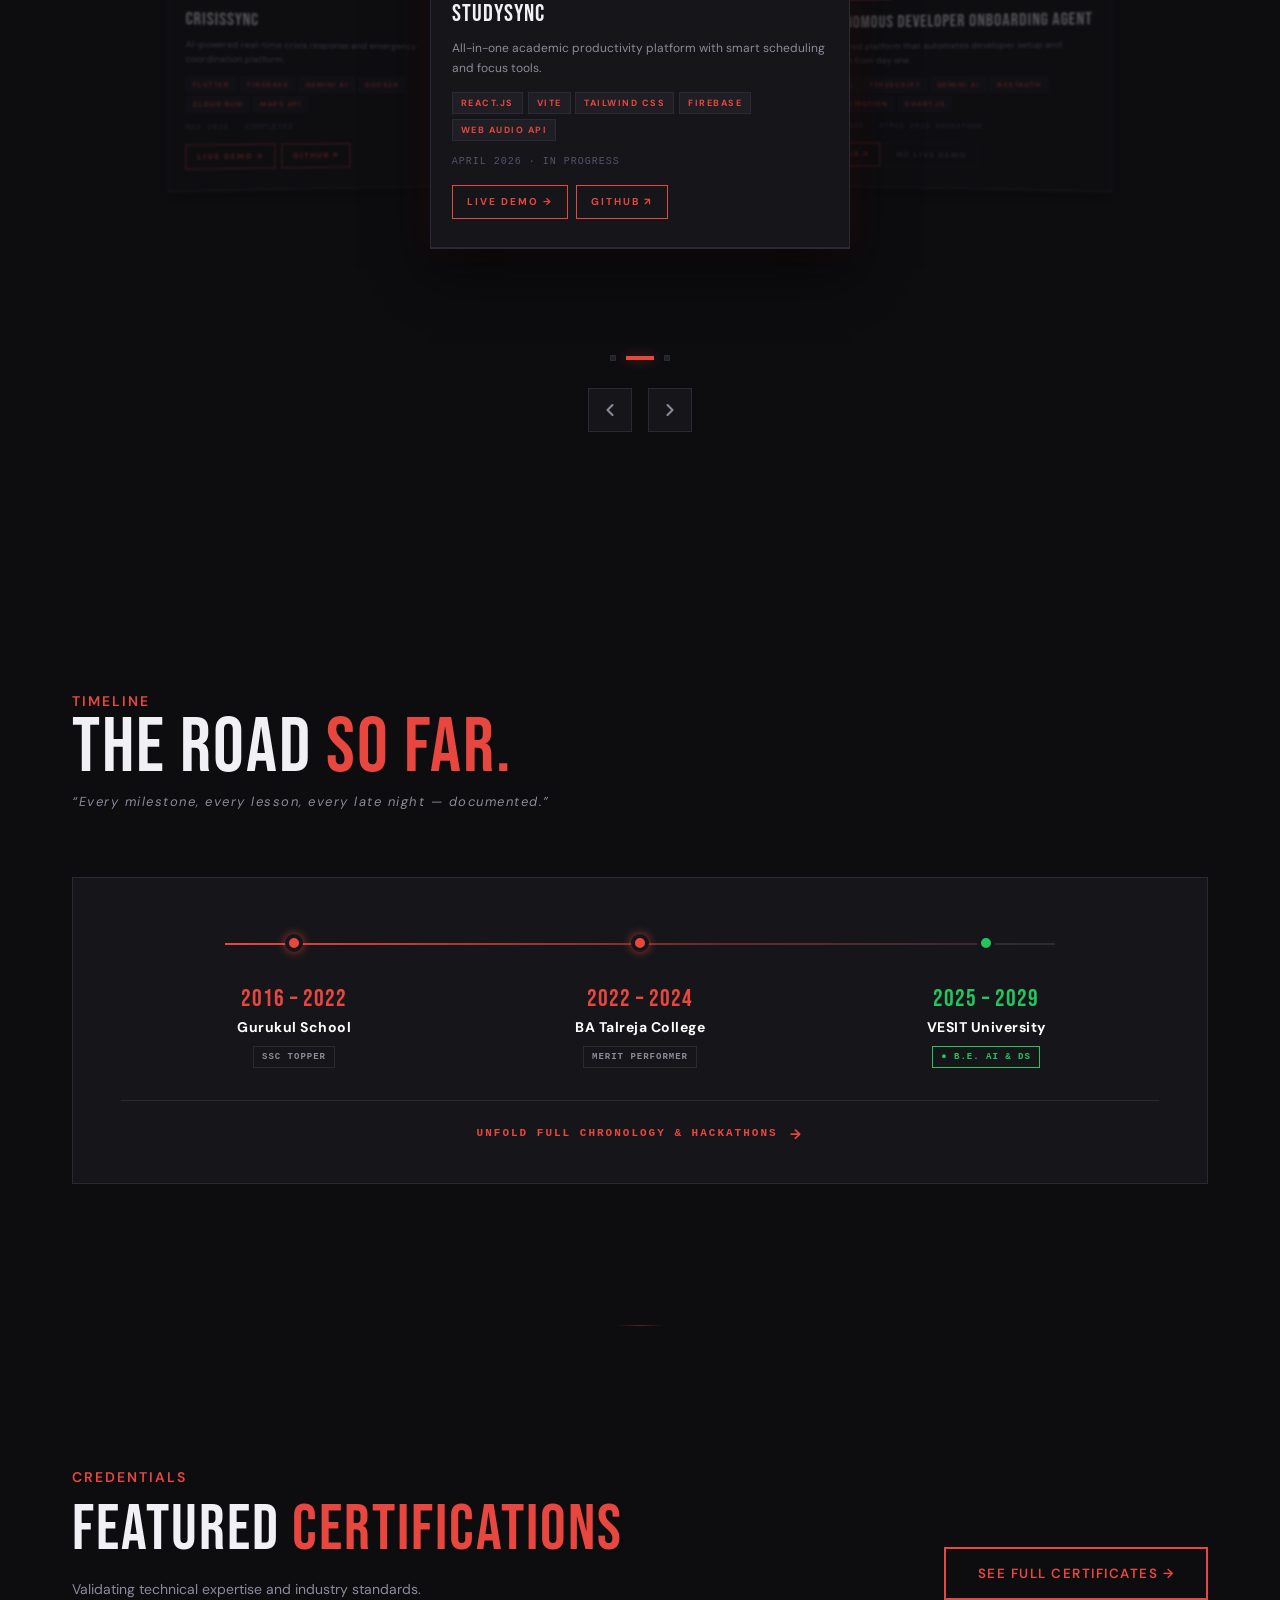
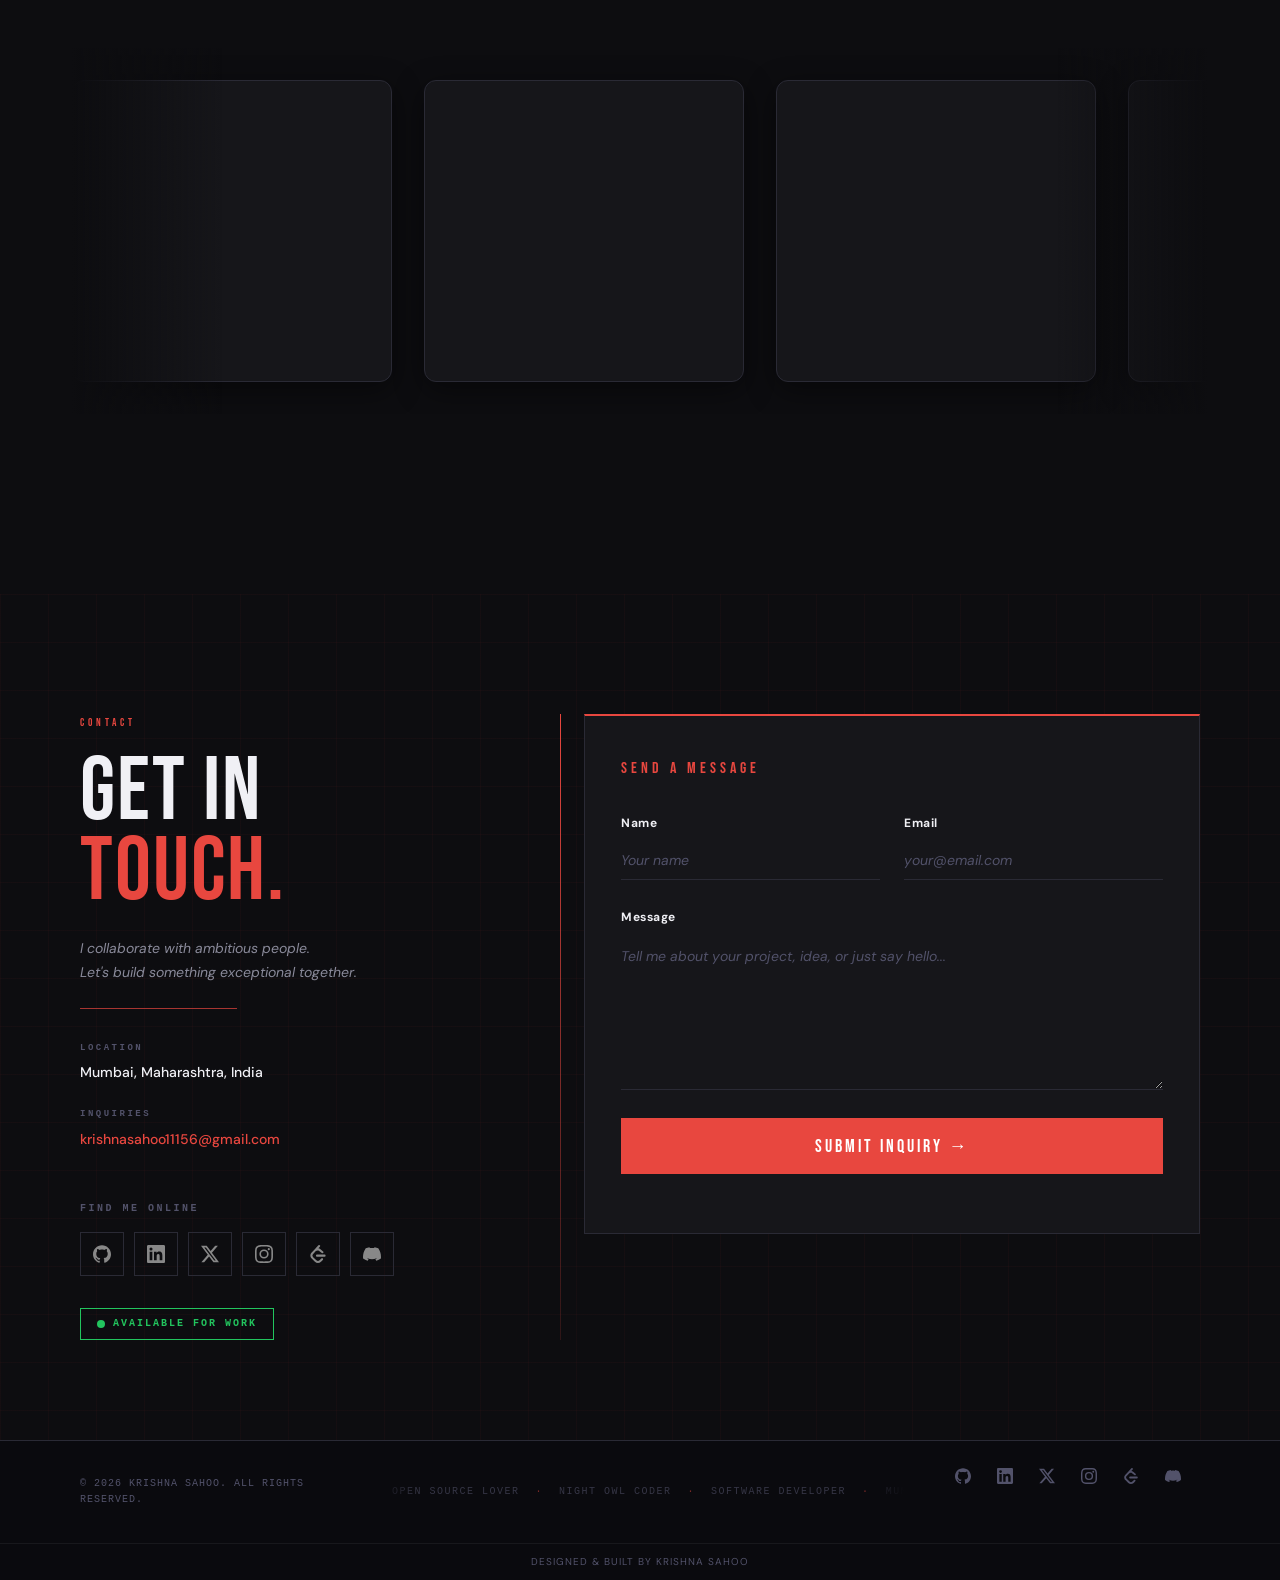
==== commit e42f6c95: "Merge pull request #15 from krishnasahoo11156/refine Refine" ====
--- a/index.html
+++ b/index.html
@@ -1189,8 +1189,9 @@
         <a href="#home">Home</a>
         <a href="#about">About</a>
         <a href="#skills">Skills</a>
+        <a href="#projects">Projects</a>
         <a href="javascript:void(0)" onclick="navigateTo('timeline.html')">Timeline</a>
-        <a href="#projects">Projects</a>
+        <a href="#certificates">Certificates</a>
         <a href="#contact">Contact</a>
     </div>
 
@@ -1201,8 +1202,9 @@
             <a href="#home">Home</a>
             <a href="#about">About</a>
             <a href="#skills">Skills</a>
+            <a href="#projects">Projects</a>
             <a href="javascript:void(0)" onclick="navigateTo('timeline.html')">Timeline</a>
-            <a href="#projects">Projects</a>
+            <a href="#certificates">Certificates</a>
             <a href="#contact">Contact</a>
         </div>
         <div class="nav-actions">
@@ -1445,70 +1447,22 @@
         </div>
     </section>
 
-    <!-- ================================================================
-         TIMELINE TEASER SECTION — "THE ROAD SO FAR"
-         ================================================================ -->
-    <section id="timeline" class="container">
-
-        <span class="label reveal" data-delay="0">TIMELINE</span>
-
-        <h2 class="tl-heading reveal" data-delay="60">
-            <span class="th-road">THE ROAD </span><span class="th-sofar">SO FAR.</span>
-        </h2>
-        <p class="tl-subtext reveal" data-delay="130">&ldquo;Every milestone, every lesson, every late night —
-            documented.&rdquo;</p>
-
-        <!-- Dynamic horizontal chronology teaser card -->
-        <div class="timeline-teaser-card reveal" data-delay="180" onclick="navigateTo('timeline.html')">
-            
-            <div class="teaser-nodes" style="position: relative;">
-                <div class="teaser-track-line"></div>
-                <!-- Node 1 -->
-                <div class="teaser-node active">
-                    <div class="teaser-node-dot"></div>
-                    <div class="teaser-node-content">
-                        <span class="teaser-node-year">2016 – 2022</span>
-                        <span class="teaser-node-title">Gurukul School</span>
-                        <span class="teaser-node-badge">SSC Topper</span>
-                    </div>
-                </div>
-                <!-- Node 2 -->
-                <div class="teaser-node active">
-                    <div class="teaser-node-dot"></div>
-                    <div class="teaser-node-content">
-                        <span class="teaser-node-year">2022 – 2024</span>
-                        <span class="teaser-node-title">BA Talreja College</span>
-                        <span class="teaser-node-badge">Merit Performer</span>
-                    </div>
-                </div>
-                <!-- Node 3 -->
-                <div class="teaser-node current">
-                    <div class="teaser-node-dot"></div>
-                    <div class="teaser-node-content">
-                        <span class="teaser-node-year">2025 – 2029</span>
-                        <span class="teaser-node-title">VESIT University</span>
-                        <span class="teaser-node-badge active">&#9679; B.E. AI &amp; DS</span>
-                    </div>
-                </div>
-            </div>
-
-            <!-- Overlay call to action banner -->
-            <div class="teaser-overlay-prompt">
-                <span class="teaser-cta-text">UNFOLD FULL CHRONOLOGY &amp; HACKATHONS</span>
-                <span class="teaser-cta-icon">&rarr;</span>
-            </div>
-        </div>
-
-    </section><!-- /#timeline -->
-
     <!-- Projects Section -->
     <section id="projects" class="container">
-        <span class="label reveal" data-delay="0">PORTFOLIO</span>
-
-        <h2 class="proj-heading reveal" data-delay="60">
-            <span class="ph-selected">SELECTED</span><span class="ph-work">WORK</span>
-        </h2>
-        <p class="proj-subtext reveal" data-delay="120">Things I've actually built and shipped.</p>
+        <div class="projects-header reveal" data-delay="0">
+            <div class="projects-header-left">
+                <span class="label">PORTFOLIO</span>
+                <h2 class="proj-heading">
+                    <span class="ph-selected">SELECTED</span><span class="ph-work">WORK</span>
+                </h2>
+                <p class="proj-subtext">Things I've actually built and shipped.</p>
+            </div>
+            <div class="projects-header-right">
+                <button id="github-analytics-trigger" class="btn btn-outline proj-github-analytics-btn">
+                    GITHUB ANALYTICS &rarr;
+                </button>
+            </div>
+        </div>
 
         <!-- Filter Tabs -->
         <div class="proj-filters reveal" data-delay="160">
@@ -1667,19 +1621,248 @@
             </div>
         </div><!-- /.proj-carousel-wrapper -->
 
-        <!-- GitHub Strip -->
-        <div class="proj-github-strip reveal" data-delay="200">
-            <button id="github-analytics-trigger" class="proj-github-link">
-                GITHUB ANALYTICS →
-            </button>
-        </div>
-
     </section>
 
     <!-- Project Modal Backdrop -->
     <div id="proj-modal-backdrop" class="proj-modal-backdrop" role="dialog" aria-modal="true">
         <div class="proj-modal"></div>
     </div>
+
+    <!-- ================================================================
+         TIMELINE TEASER SECTION — "THE ROAD SO FAR"
+         ================================================================ -->
+    <section id="timeline" class="container">
+
+        <span class="label reveal" data-delay="0">TIMELINE</span>
+
+        <h2 class="tl-heading reveal" data-delay="60">
+            <span class="th-road">THE ROAD </span><span class="th-sofar">SO FAR.</span>
+        </h2>
+        <p class="tl-subtext reveal" data-delay="130">&ldquo;Every milestone, every lesson, every late night —
+            documented.&rdquo;</p>
+
+        <!-- Dynamic horizontal chronology teaser card -->
+        <div class="timeline-teaser-card reveal" data-delay="180" onclick="navigateTo('timeline.html')">
+            
+            <div class="teaser-nodes" style="position: relative;">
+                <div class="teaser-track-line"></div>
+                <!-- Node 1 -->
+                <div class="teaser-node active">
+                    <div class="teaser-node-dot"></div>
+                    <div class="teaser-node-content">
+                        <span class="teaser-node-year">2016 – 2022</span>
+                        <span class="teaser-node-title">Gurukul School</span>
+                        <span class="teaser-node-badge">SSC Topper</span>
+                    </div>
+                </div>
+                <!-- Node 2 -->
+                <div class="teaser-node active">
+                    <div class="teaser-node-dot"></div>
+                    <div class="teaser-node-content">
+                        <span class="teaser-node-year">2022 – 2024</span>
+                        <span class="teaser-node-title">BA Talreja College</span>
+                        <span class="teaser-node-badge">Merit Performer</span>
+                    </div>
+                </div>
+                <!-- Node 3 -->
+                <div class="teaser-node current">
+                    <div class="teaser-node-dot"></div>
+                    <div class="teaser-node-content">
+                        <span class="teaser-node-year">2025 – 2029</span>
+                        <span class="teaser-node-title">VESIT University</span>
+                        <span class="teaser-node-badge active">&#9679; B.E. AI &amp; DS</span>
+                    </div>
+                </div>
+            </div>
+
+            <!-- Overlay call to action banner -->
+            <div class="teaser-overlay-prompt">
+                <span class="teaser-cta-text">UNFOLD FULL CHRONOLOGY &amp; HACKATHONS</span>
+                <span class="teaser-cta-icon">&rarr;</span>
+            </div>
+        </div>
+
+    </section><!-- /#timeline -->
+
+    <!-- Certificates Section -->
+    <section id="certificates" class="container">
+        <div class="certs-header reveal" data-delay="0">
+            <div class="certs-header-left">
+                <span class="label">CREDENTIALS</span>
+                <h2 class="certs-heading">
+                    <span class="ch-featured">FEATURED</span> <span class="ch-certs">CERTIFICATIONS</span>
+                </h2>
+                <p class="certs-subtext">Validating technical expertise and industry standards.</p>
+            </div>
+            <div class="certs-header-right">
+                <button class="btn btn-outline certs-see-full-btn" onclick="navigateTo('certificates.html')">
+                    SEE FULL CERTIFICATES &rarr;
+                </button>
+            </div>
+        </div>
+
+        <div class="certs-marquee reveal" data-delay="120">
+            <div class="certs-track">
+                <!-- Group 1 -->
+                <div class="certs-group">
+                    <!-- AWS Card -->
+                    <div class="cert-card" data-tilt data-glow-color="#FF9900" onclick="navigateTo('certificates.html')">
+                        <div class="cert-shine"></div>
+                        <div class="cert-card-inner">
+                            <div class="cert-logo-wrap">
+                                <svg viewBox="0 0 24 24" class="cert-logo-svg" fill="#FF9900">
+                                    <path d="M19.35 10.04C18.67 6.59 15.64 4 12 4S5.33 6.59 4.65 10.04C1.96 10.34 0 12.57 0 15c0 2.76 2.24 5 5 5h14c2.76 0 5-2.24 5-5 0-2.43-1.96-4.66-4.65-4.96zM19 18H5c-1.65 0-3-1.35-3-3s1.35-3 3-3h.71l.15-.65C6.4 9.18 8.94 7 12 7s5.6 2.18 6.14 4.35l.15.65h.71c1.65 0 3 1.35 3 3s-1.35 3-3 3zm-7-9l-4 4h3v3h2v-3h3l-4-4z"/>
+                                </svg>
+                            </div>
+                            <div class="cert-badge">AWS</div>
+                            <h3 class="cert-title">Cloud Practitioner</h3>
+                            <p class="cert-issuer">Amazon Web Services</p>
+                            <p class="cert-date">Issued Jun 2026</p>
+                            <div class="cert-verify-overlay">
+                                <span class="verify-text">VIEW DETAILS &rarr;</span>
+                            </div>
+                        </div>
+                    </div>
+
+                    <!-- Google Cloud Card -->
+                    <div class="cert-card" data-tilt data-glow-color="#4285F4" onclick="navigateTo('certificates.html')">
+                        <div class="cert-shine"></div>
+                        <div class="cert-card-inner">
+                            <div class="cert-logo-wrap">
+                                <svg viewBox="0 0 24 24" class="cert-logo-svg" fill="#4285F4">
+                                    <path d="M19.35 10.04C18.67 6.59 15.64 4 12 4S5.33 6.59 4.65 10.04C1.96 10.34 0 12.57 0 15c0 2.76 2.24 5 5 5h14c2.76 0 5-2.24 5-5 0-2.43-1.96-4.66-4.65-4.96zM19 18H5c-1.65 0-3-1.35-3-3s1.35-3 3-3h.71l.15-.65C6.4 9.18 8.94 7 12 7s5.6 2.18 6.14 4.35l.15.65h.71c1.65 0 3 1.35 3 3s-1.35 3-3 3zm-6-8h-2v2h2v-2zm4 0h-2v2h2v-2zm-8 0H7v2h2v-2zm8 3h-2v2h2v-2zm-4 0h-2v2h2v-2zm-4 0H7v2h2v-2z"/>
+                                </svg>
+                            </div>
+                            <div class="cert-badge">GCP</div>
+                            <h3 class="cert-title">Associate Cloud Engineer</h3>
+                            <p class="cert-issuer">Google Cloud</p>
+                            <p class="cert-date">Issued May 2026</p>
+                            <div class="cert-verify-overlay">
+                                <span class="verify-text">VIEW DETAILS &rarr;</span>
+                            </div>
+                        </div>
+                    </div>
+
+                    <!-- Neural Networks Card -->
+                    <div class="cert-card" data-tilt data-glow-color="#007D8A" onclick="navigateTo('certificates.html')">
+                        <div class="cert-shine"></div>
+                        <div class="cert-card-inner">
+                            <div class="cert-logo-wrap">
+                                <svg viewBox="0 0 24 24" class="cert-logo-svg" fill="#007D8A">
+                                    <path d="M12 2C6.48 2 2 6.48 2 12s4.48 10 10 10 10-4.48 10-10S17.52 2 12 2zm-1 15.5c0-.83.67-1.5 1.5-1.5s1.5.67 1.5 1.5-.67 1.5-1.5 1.5-1.5-.67-1.5-1.5zm1.5-4c-.55 0-1-.45-1-1v-4c0-.55.45-1 1-1s1.45.45 1 1v4c0 .55-.45 1-1 1zM9.5 9.5c0-.83.67-1.5 1.5-1.5s1.5.67 1.5 1.5-.67 1.5-1.5 1.5-1.5-.67-1.5-1.5zm4.5 3c0-.83.67-1.5 1.5-1.5s1.5.67 1.5 1.5-.67 1.5-1.5 1.5-1.5-.67-1.5-1.5z"/>
+                                </svg>
+                            </div>
+                            <div class="cert-badge">AI / ML</div>
+                            <h3 class="cert-title">Neural Networks &amp; Deep Learning</h3>
+                            <p class="cert-issuer">DeepLearning.AI</p>
+                            <p class="cert-date">Issued Mar 2026</p>
+                            <div class="cert-verify-overlay">
+                                <span class="verify-text">VIEW DETAILS &rarr;</span>
+                            </div>
+                        </div>
+                    </div>
+
+                    <!-- Python Card -->
+                    <div class="cert-card" data-tilt data-glow-color="#306998" onclick="navigateTo('certificates.html')">
+                        <div class="cert-shine"></div>
+                        <div class="cert-card-inner">
+                            <div class="cert-logo-wrap">
+                                <svg viewBox="0 0 24 24" class="cert-logo-svg" fill="#306998">
+                                    <path d="M12 2C6.48 2 2 6.48 2 12s4.48 10 10 10 10-4.48 10-10S17.52 2 12 2zm-1 15.5c0-.83.67-1.5 1.5-1.5s1.5.67 1.5 1.5-.67 1.5-1.5 1.5-1.5-.67-1.5-1.5zm1.5-4c-.55 0-1-.45-1-1v-4c0-.55.45-1 1-1s1.45.45 1 1v4c0 .55-.45 1-1 1zM9.5 9.5c0-.83.67-1.5 1.5-1.5s1.5.67 1.5 1.5-.67 1.5-1.5 1.5-1.5-.67-1.5-1.5zm4.5 3c0-.83.67-1.5 1.5-1.5s1.5.67 1.5 1.5-.67 1.5-1.5 1.5-1.5-.67-1.5-1.5z"/>
+                                </svg>
+                            </div>
+                            <div class="cert-badge">Core Python</div>
+                            <h3 class="cert-title">Python Programming</h3>
+                            <p class="cert-issuer">Python Institute</p>
+                            <p class="cert-date">Issued Jan 2026</p>
+                            <div class="cert-verify-overlay">
+                                <span class="verify-text">VIEW DETAILS &rarr;</span>
+                            </div>
+                        </div>
+                    </div>
+                </div>
+
+                <!-- Group 2 (Duplicate for seamless loop) -->
+                <div class="certs-group" aria-hidden="true">
+                    <!-- AWS Card -->
+                    <div class="cert-card" data-tilt data-glow-color="#FF9900" onclick="navigateTo('certificates.html')">
+                        <div class="cert-shine"></div>
+                        <div class="cert-card-inner">
+                            <div class="cert-logo-wrap">
+                                <svg viewBox="0 0 24 24" class="cert-logo-svg" fill="#FF9900">
+                                    <path d="M19.35 10.04C18.67 6.59 15.64 4 12 4S5.33 6.59 4.65 10.04C1.96 10.34 0 12.57 0 15c0 2.76 2.24 5 5 5h14c2.76 0 5-2.24 5-5 0-2.43-1.96-4.66-4.65-4.96zM19 18H5c-1.65 0-3-1.35-3-3s1.35-3 3-3h.71l.15-.65C6.4 9.18 8.94 7 12 7s5.6 2.18 6.14 4.35l.15.65h.71c1.65 0 3 1.35 3 3s-1.35 3-3 3zm-7-9l-4 4h3v3h2v-3h3l-4-4z"/>
+                                </svg>
+                            </div>
+                            <div class="cert-badge">AWS</div>
+                            <h3 class="cert-title">Cloud Practitioner</h3>
+                            <p class="cert-issuer">Amazon Web Services</p>
+                            <p class="cert-date">Issued Jun 2026</p>
+                            <div class="cert-verify-overlay">
+                                <span class="verify-text">VIEW DETAILS &rarr;</span>
+                            </div>
+                        </div>
+                    </div>
+
+                    <!-- Google Cloud Card -->
+                    <div class="cert-card" data-tilt data-glow-color="#4285F4" onclick="navigateTo('certificates.html')">
+                        <div class="cert-shine"></div>
+                        <div class="cert-card-inner">
+                            <div class="cert-logo-wrap">
+                                <svg viewBox="0 0 24 24" class="cert-logo-svg" fill="#4285F4">
+                                    <path d="M19.35 10.04C18.67 6.59 15.64 4 12 4S5.33 6.59 4.65 10.04C1.96 10.34 0 12.57 0 15c0 2.76 2.24 5 5 5h14c2.76 0 5-2.24 5-5 0-2.43-1.96-4.66-4.65-4.96zM19 18H5c-1.65 0-3-1.35-3-3s1.35-3 3-3h.71l.15-.65C6.4 9.18 8.94 7 12 7s5.6 2.18 6.14 4.35l.15.65h.71c1.65 0 3 1.35 3 3s-1.35 3-3 3zm-6-8h-2v2h2v-2zm4 0h-2v2h2v-2zm-8 0H7v2h2v-2zm8 3h-2v2h2v-2zm-4 0h-2v2h2v-2zm-4 0H7v2h2v-2z"/>
+                                </svg>
+                            </div>
+                            <div class="cert-badge">GCP</div>
+                            <h3 class="cert-title">Associate Cloud Engineer</h3>
+                            <p class="cert-issuer">Google Cloud</p>
+                            <p class="cert-date">Issued May 2026</p>
+                            <div class="cert-verify-overlay">
+                                <span class="verify-text">VIEW DETAILS &rarr;</span>
+                            </div>
+                        </div>
+                    </div>
+
+                    <!-- Neural Networks Card -->
+                    <div class="cert-card" data-tilt data-glow-color="#007D8A" onclick="navigateTo('certificates.html')">
+                        <div class="cert-shine"></div>
+                        <div class="cert-card-inner">
+                            <div class="cert-logo-wrap">
+                                <svg viewBox="0 0 24 24" class="cert-logo-svg" fill="#007D8A">
+                                    <path d="M12 2C6.48 2 2 6.48 2 12s4.48 10 10 10 10-4.48 10-10S17.52 2 12 2zm-1 15.5c0-.83.67-1.5 1.5-1.5s1.5.67 1.5 1.5-.67 1.5-1.5 1.5-1.5-.67-1.5-1.5zm1.5-4c-.55 0-1-.45-1-1v-4c0-.55.45-1 1-1s1.45.45 1 1v4c0 .55-.45 1-1 1zM9.5 9.5c0-.83.67-1.5 1.5-1.5s1.5.67 1.5 1.5-.67 1.5-1.5 1.5-1.5-.67-1.5-1.5zm4.5 3c0-.83.67-1.5 1.5-1.5s1.5.67 1.5 1.5-.67 1.5-1.5 1.5-1.5-.67-1.5-1.5z"/>
+                                </svg>
+                            </div>
+                            <div class="cert-badge">AI / ML</div>
+                            <h3 class="cert-title">Neural Networks &amp; Deep Learning</h3>
+                            <p class="cert-issuer">DeepLearning.AI</p>
+                            <p class="cert-date">Issued Mar 2026</p>
+                            <div class="cert-verify-overlay">
+                                <span class="verify-text">VIEW DETAILS &rarr;</span>
+                            </div>
+                        </div>
+                    </div>
+
+                    <!-- Python Card -->
+                    <div class="cert-card" data-tilt data-glow-color="#306998" onclick="navigateTo('certificates.html')">
+                        <div class="cert-shine"></div>
+                        <div class="cert-card-inner">
+                            <div class="cert-logo-wrap">
+                                <svg viewBox="0 0 24 24" class="cert-logo-svg" fill="#306998">
+                                    <path d="M12 2C6.48 2 2 6.48 2 12s4.48 10 10 10 10-4.48 10-10S17.52 2 12 2zm-1 15.5c0-.83.67-1.5 1.5-1.5s1.5.67 1.5 1.5-.67 1.5-1.5 1.5-1.5-.67-1.5-1.5zm1.5-4c-.55 0-1-.45-1-1v-4c0-.55.45-1 1-1s1.45.45 1 1v4c0 .55-.45 1-1 1zM9.5 9.5c0-.83.67-1.5 1.5-1.5s1.5.67 1.5 1.5-.67 1.5-1.5 1.5-1.5-.67-1.5-1.5zm4.5 3c0-.83.67-1.5 1.5-1.5s1.5.67 1.5 1.5-.67 1.5-1.5 1.5-1.5-.67-1.5-1.5z"/>
+                                </svg>
+                            </div>
+                            <div class="cert-badge">Core Python</div>
+                            <h3 class="cert-title">Python Programming</h3>
+                            <p class="cert-issuer">Python Institute</p>
+                            <p class="cert-date">Issued Jan 2026</p>
+                            <div class="cert-verify-overlay">
+                                <span class="verify-text">VIEW DETAILS &rarr;</span>
+                            </div>
+                        </div>
+                    </div>
+                </div>
+            </div>
+        </div>
+    </section>
 
     <!-- Contact Section -->
     <section id="contact">
--- a/css/polish.css
+++ b/css/polish.css
@@ -1370,4 +1370,270 @@
     opacity: 1;
 }
 
-
+/* ================================================================
+   CERTIFICATES SECTION
+   ================================================================ */
+#certificates {
+    margin-top: var(--section-gap);
+    margin-bottom: var(--section-gap);
+}
+
+.certs-header {
+    display: flex;
+    justify-content: space-between;
+    align-items: flex-end;
+    margin-bottom: 3rem;
+    flex-wrap: wrap;
+    gap: 1.5rem;
+}
+
+.certs-header-left {
+    flex: 1;
+    min-width: 280px;
+}
+
+.certs-heading {
+    font-family: var(--font-heading);
+    font-size: clamp(38px, 6vw, 64px);
+    line-height: 1;
+    margin-top: 0.5rem;
+    letter-spacing: 2px;
+}
+
+.certs-heading .ch-featured {
+    color: var(--text-primary);
+}
+
+.certs-heading .ch-certs {
+    color: var(--accent-color);
+}
+
+.certs-subtext {
+    font-family: var(--font-body);
+    font-size: 14px;
+    color: var(--text-secondary);
+    margin-top: 0.75rem;
+    max-width: 500px;
+}
+
+.certs-header-right {
+    flex-shrink: 0;
+}
+
+/* Certificates Marquee */
+.certs-marquee {
+    position: relative;
+    width: 100%;
+    overflow: hidden;
+    display: flex;
+    padding: 2rem 0;
+    perspective: 1000px;
+}
+
+.certs-marquee::before,
+.certs-marquee::after {
+    content: "";
+    height: 100%;
+    width: 150px;
+    position: absolute;
+    z-index: 10;
+    pointer-events: none;
+    top: 0;
+}
+
+.certs-marquee::before {
+    left: 0;
+    background: linear-gradient(to right, var(--bg-color) 0%, transparent 100%);
+}
+
+.certs-marquee::after {
+    right: 0;
+    background: linear-gradient(to left, var(--bg-color) 0%, transparent 100%);
+}
+
+.certs-track {
+    display: flex;
+    width: max-content;
+    gap: 2rem;
+    animation: marquee-scroll 24s linear infinite;
+}
+
+.certs-marquee:hover .certs-track {
+    animation-play-state: paused;
+}
+
+.certs-group {
+    display: flex;
+    gap: 2rem;
+    flex-shrink: 0;
+}
+
+/* Card Outer styling */
+.cert-card {
+    position: relative;
+    width: 320px;
+    flex-shrink: 0;
+    background: var(--surface-color);
+    border: 1px solid var(--border-color);
+    border-radius: 12px;
+    overflow: hidden;
+    cursor: pointer;
+    transform-style: preserve-3d;
+    will-change: transform;
+    transition: box-shadow 0.35s ease, border-color 0.35s ease, transform 0.1s ease;
+    box-shadow: 0 8px 30px var(--card-shadow-main);
+}
+
+@keyframes marquee-scroll {
+    0% {
+        transform: translate3d(0, 0, 0);
+    }
+    100% {
+        transform: translate3d(-50%, 0, 0);
+    }
+}
+
+/* Custom glow on hover based on glow color attribute */
+.cert-card:hover {
+    border-color: var(--glow-color, var(--accent-color));
+    box-shadow: 0 15px 45px rgba(0, 0, 0, 0.4), 
+                0 0 35px var(--glow-shadow, rgba(232, 71, 63, 0.18));
+}
+
+/* Inner card padding and layers */
+.cert-card-inner {
+    padding: 2.25rem 2rem;
+    position: relative;
+    z-index: 2;
+    transform: translateZ(30px); /* Lift inner content slightly */
+    display: flex;
+    flex-direction: column;
+    height: 100%;
+    min-height: 250px;
+}
+
+/* Logo and Header info */
+.cert-logo-wrap {
+    width: 44px;
+    height: 44px;
+    margin-bottom: 1.5rem;
+    display: flex;
+    align-items: center;
+    justify-content: center;
+    background: rgba(255, 255, 255, 0.03);
+    border-radius: 8px;
+    border: 1px solid var(--border-subtle);
+    padding: 8px;
+    transition: transform 0.3s ease;
+}
+
+.cert-card:hover .cert-logo-wrap {
+    transform: scale(1.1) translateZ(10px);
+}
+
+.cert-logo-svg {
+    width: 100%;
+    height: 100%;
+    object-fit: contain;
+}
+
+.cert-badge {
+    font-family: var(--font-body);
+    font-size: 10px;
+    font-weight: 700;
+    text-transform: uppercase;
+    letter-spacing: 2px;
+    color: var(--accent-color);
+    margin-bottom: 0.5rem;
+}
+
+.cert-title {
+    font-family: var(--font-heading);
+    font-size: 26px;
+    color: var(--text-primary);
+    letter-spacing: 1px;
+    line-height: 1.2;
+    margin-bottom: 0.5rem;
+}
+
+.cert-issuer {
+    font-family: var(--font-body);
+    font-size: 14px;
+    color: var(--text-secondary);
+    font-weight: 500;
+}
+
+.cert-date {
+    font-family: var(--font-body);
+    font-size: 12px;
+    color: var(--text-tertiary);
+    margin-top: auto;
+    padding-top: 1.5rem;
+}
+
+/* Holographic Shimmer shine overlay */
+.cert-shine {
+    position: absolute;
+    inset: 0;
+    z-index: 3;
+    pointer-events: none;
+    opacity: 0;
+    mix-blend-mode: color-dodge;
+    transition: opacity 0.35s ease;
+    background: radial-gradient(
+        circle at calc(var(--shine-x, 50) * 1%) calc(var(--shine-y, 50) * 1%),
+        rgba(255, 255, 255, 0.18) 0%,
+        rgba(255, 255, 255, 0) 55%
+    ), linear-gradient(
+        135deg,
+        rgba(255, 255, 255, 0) 20%,
+        rgba(255, 255, 255, 0.1) 40%,
+        rgba(255, 255, 255, 0.25) 50%,
+        rgba(255, 255, 255, 0.1) 60%,
+        rgba(255, 255, 255, 0) 80%
+    );
+}
+
+.cert-card:hover .cert-shine {
+    opacity: 1;
+}
+
+/* Light Theme overrides for shimmer and layout */
+:root[data-theme="light"] .cert-shine {
+    mix-blend-mode: overlay;
+    background: radial-gradient(
+        circle at calc(var(--shine-x, 50) * 1%) calc(var(--shine-y, 50) * 1%),
+        rgba(255, 255, 255, 0.6) 0%,
+        rgba(255, 255, 255, 0) 60%
+    );
+}
+
+:root[data-theme="light"] .cert-logo-wrap {
+    background: rgba(0, 0, 0, 0.02);
+}
+
+/* Verification Overlay */
+.cert-verify-overlay {
+    position: absolute;
+    bottom: 2.25rem;
+    right: 2rem;
+    opacity: 0;
+    transform: translateX(-10px) translateZ(20px);
+    transition: opacity 0.3s ease, transform 0.3s ease;
+    pointer-events: none;
+}
+
+.cert-card:hover .cert-verify-overlay {
+    opacity: 1;
+    transform: translateX(0) translateZ(20px);
+}
+
+.verify-text {
+    font-family: var(--font-body);
+    font-size: 11px;
+    font-weight: 600;
+    letter-spacing: 1px;
+    color: var(--accent-color);
+}
+
+
--- a/css/github-stats.css
+++ b/css/github-stats.css
@@ -87,16 +87,7 @@
     transform: rotate(90deg);
 }
 
-/* TRIGGER BUTTON CUSTOM TRANSITION RESET */
-#github-analytics-trigger {
-    background: transparent;
-    cursor: pointer;
-    font-family: var(--font-heading);
-    font-size: clamp(15px, 1.8vw, 20px);
-    letter-spacing: 3px;
-    border-radius: 0;
-    outline: none;
-}
+
 
 /* ================================================================
    DYNAMIC CONTENT LAYOUTS
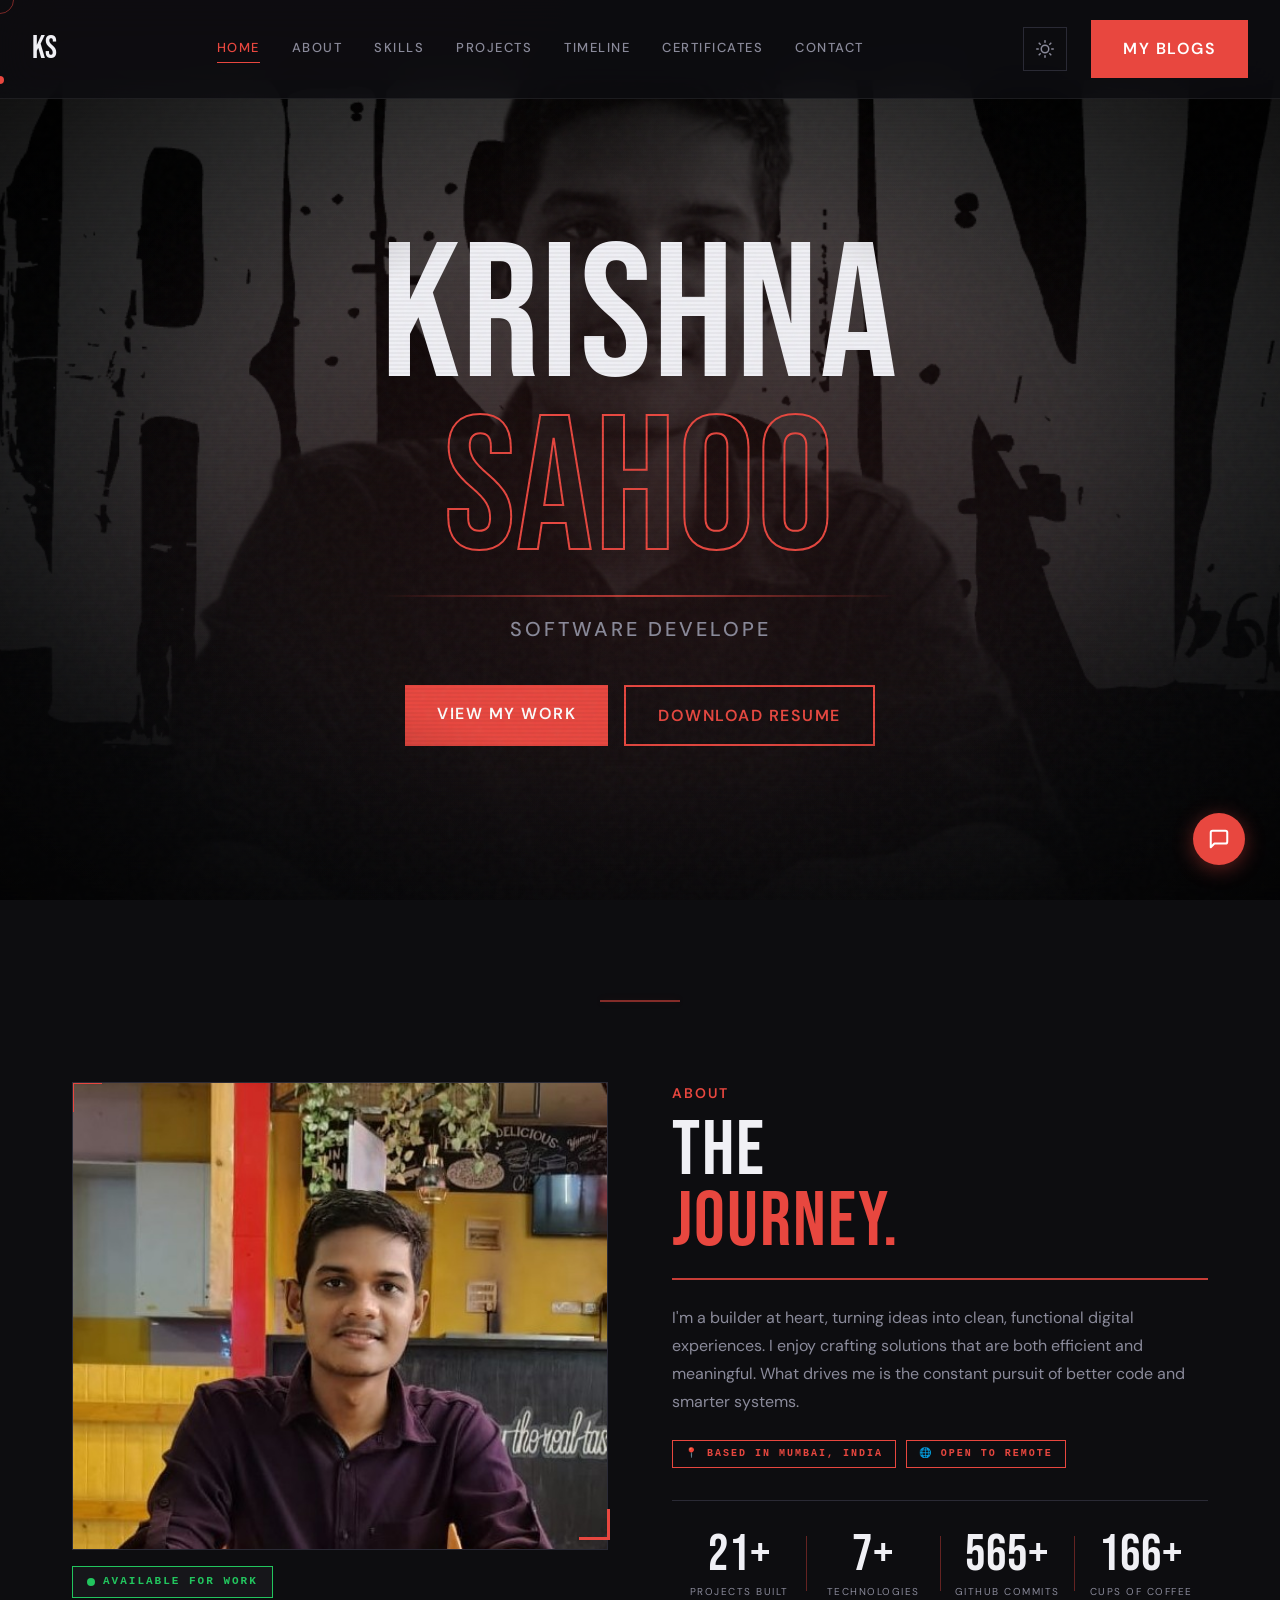
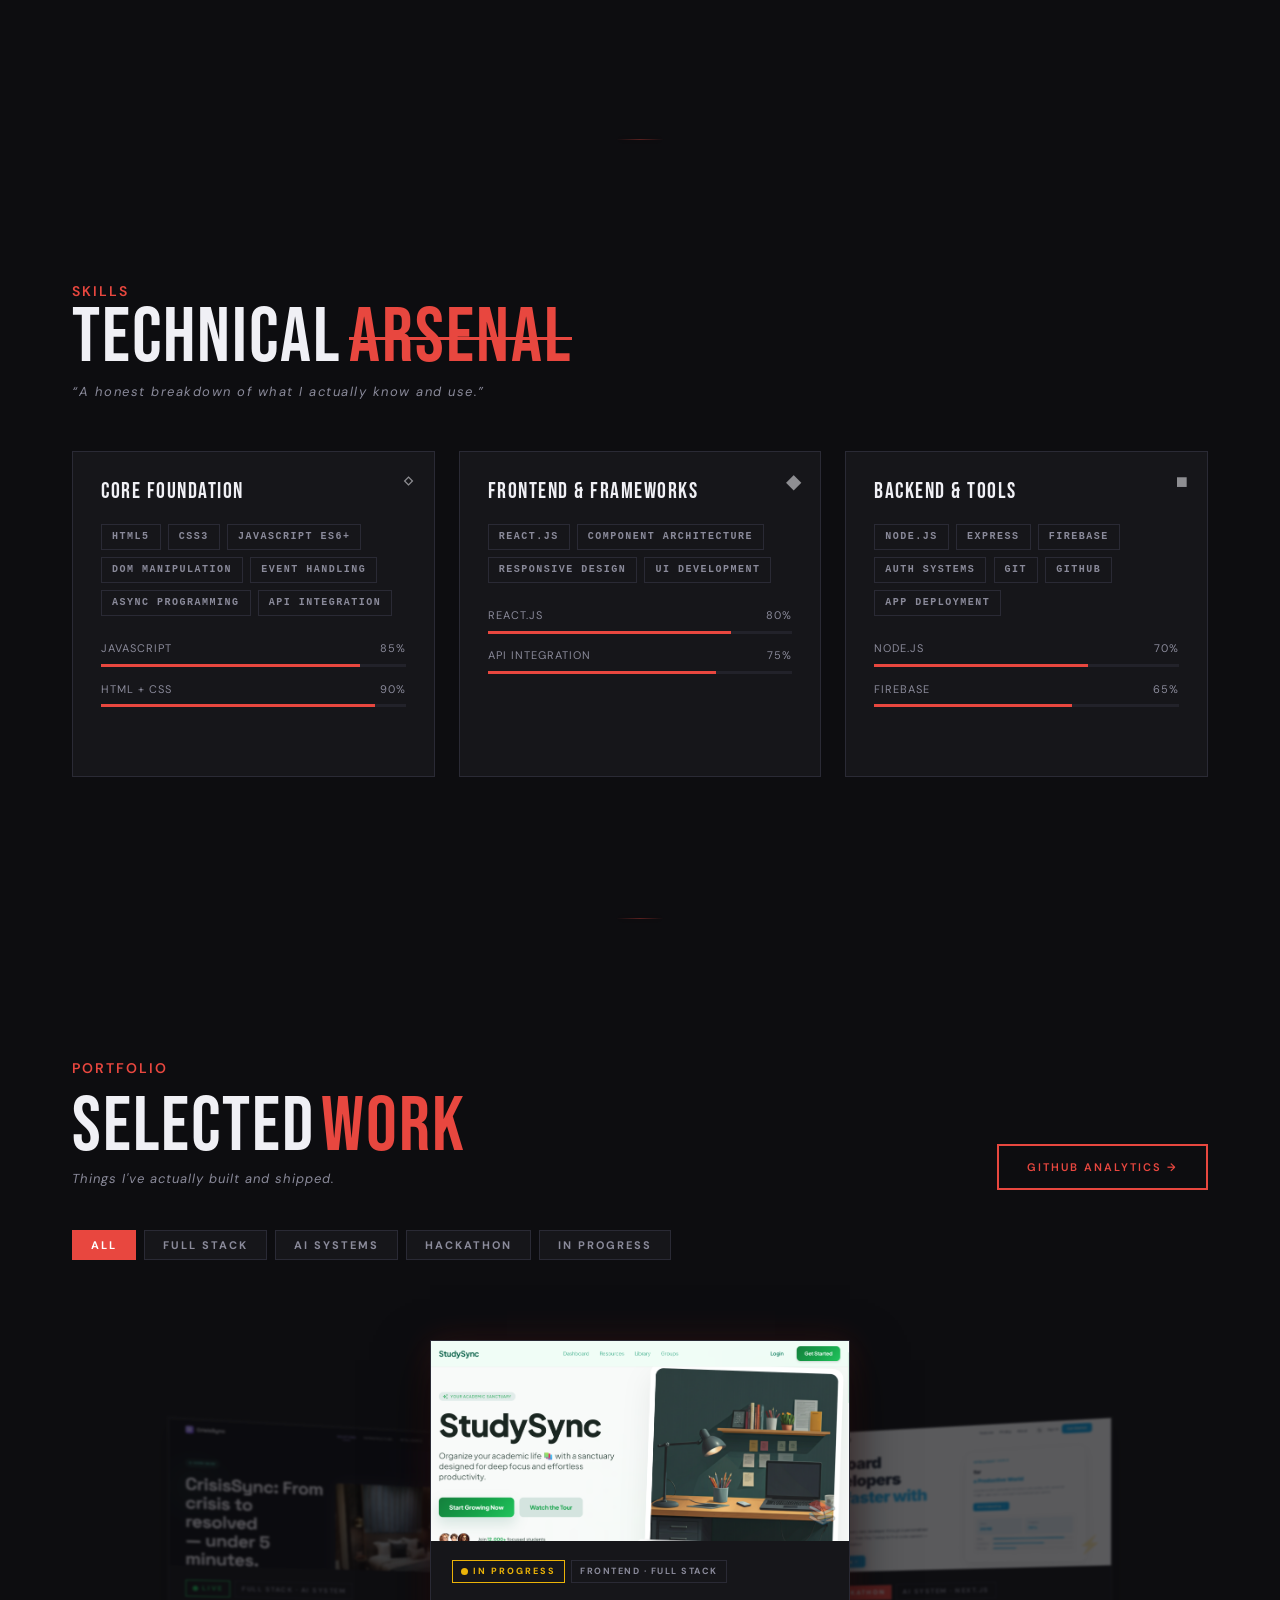
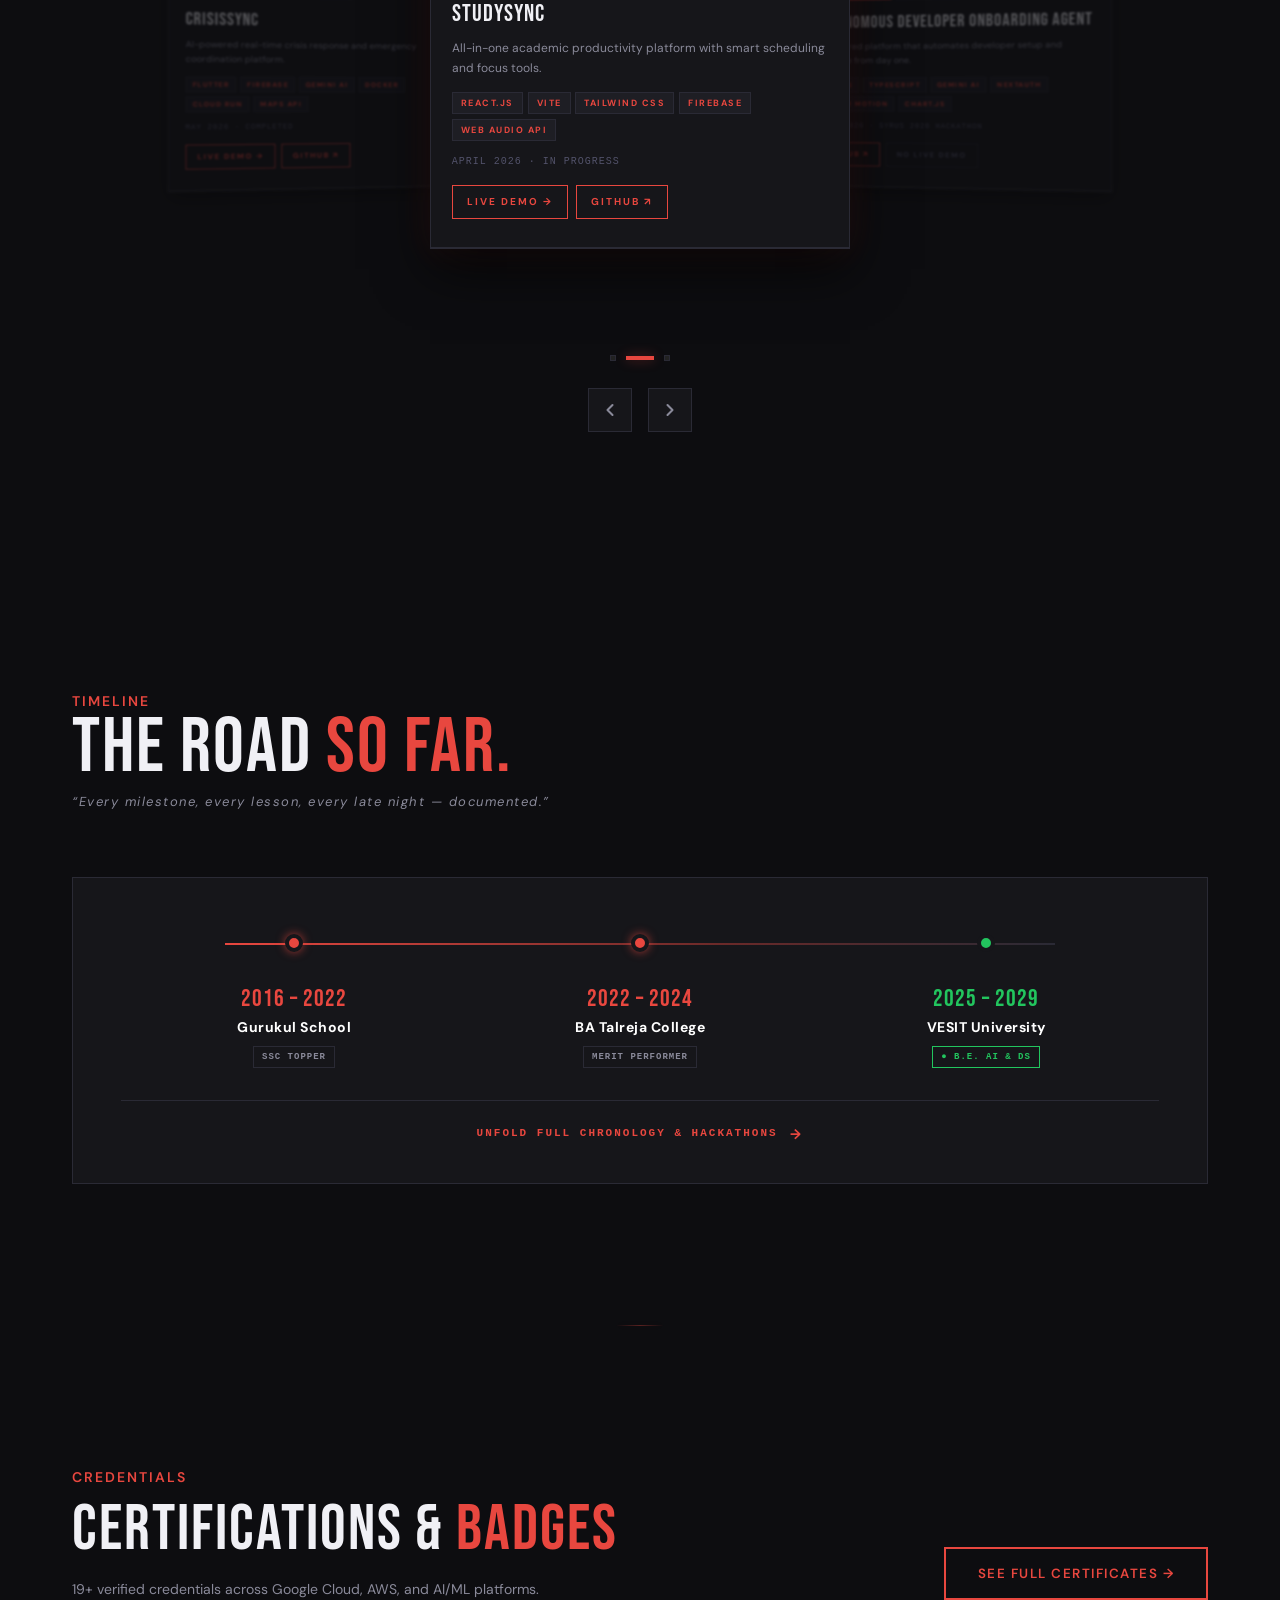
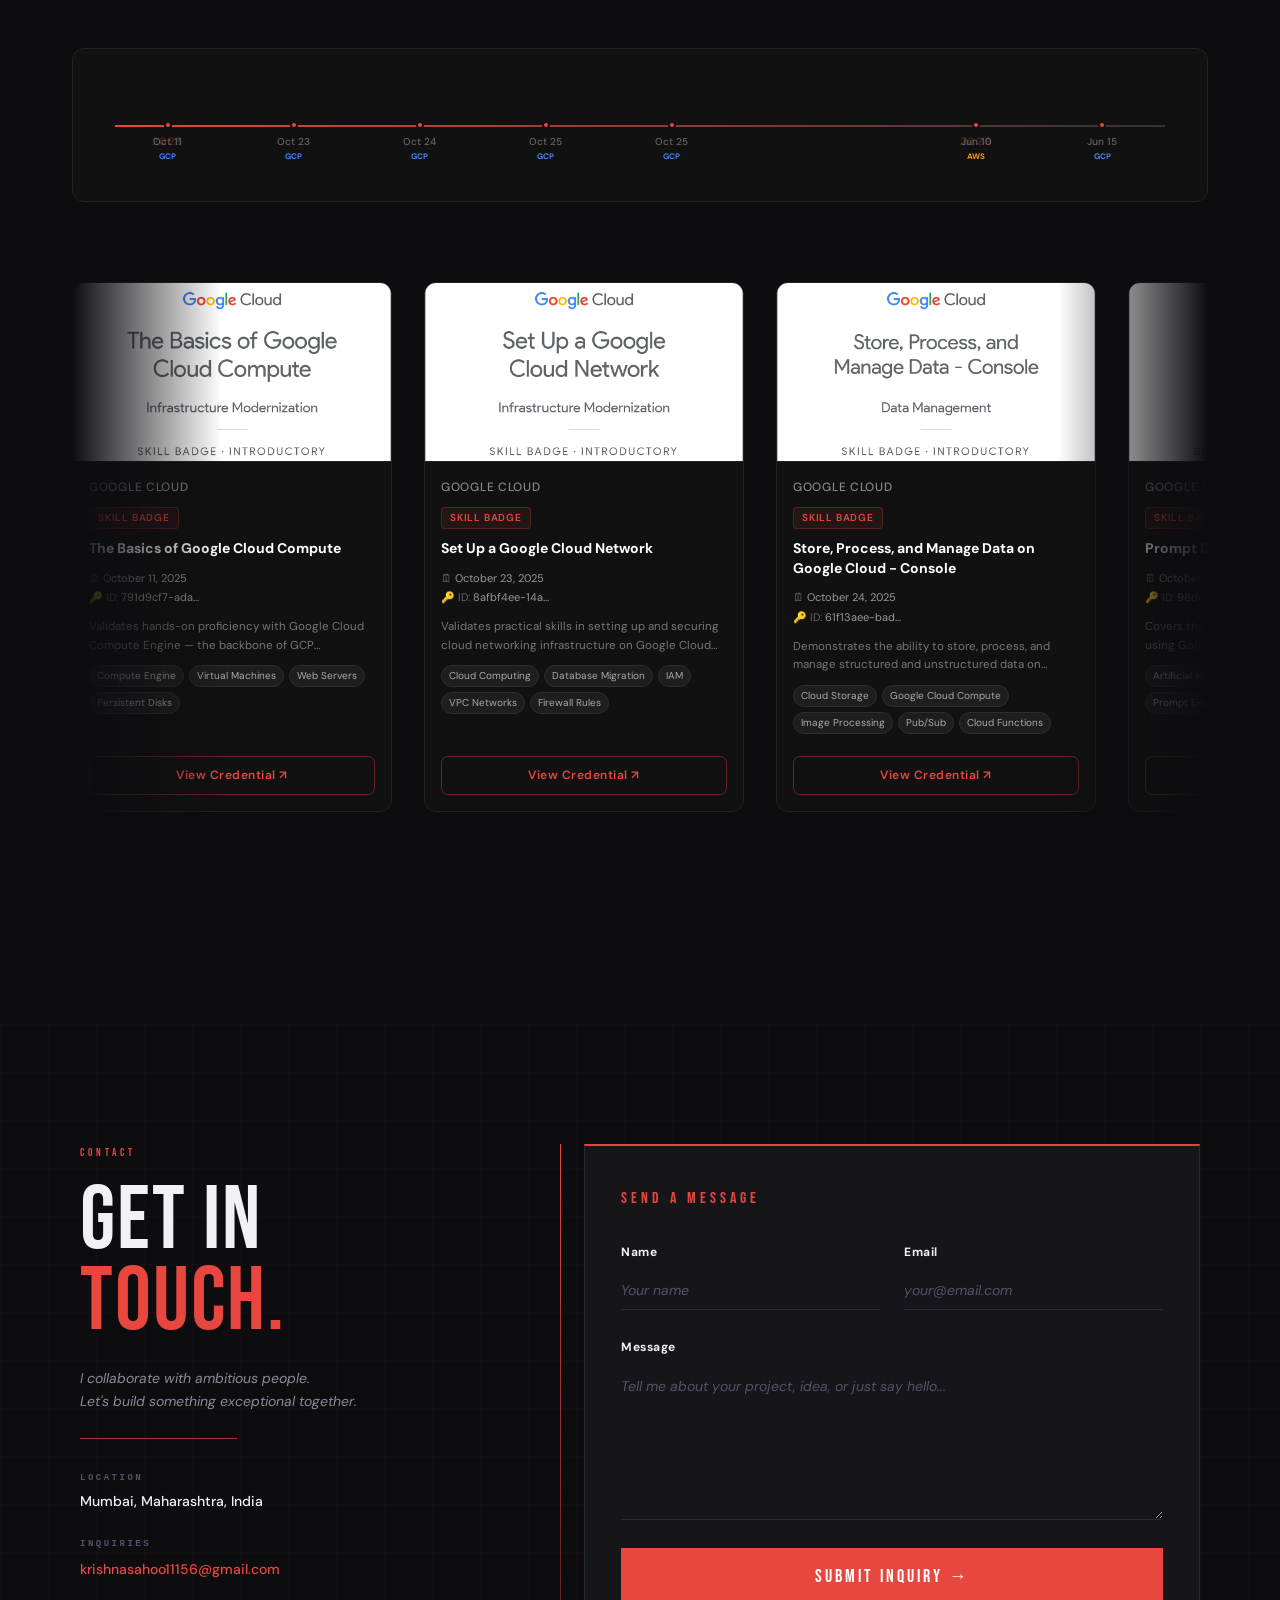
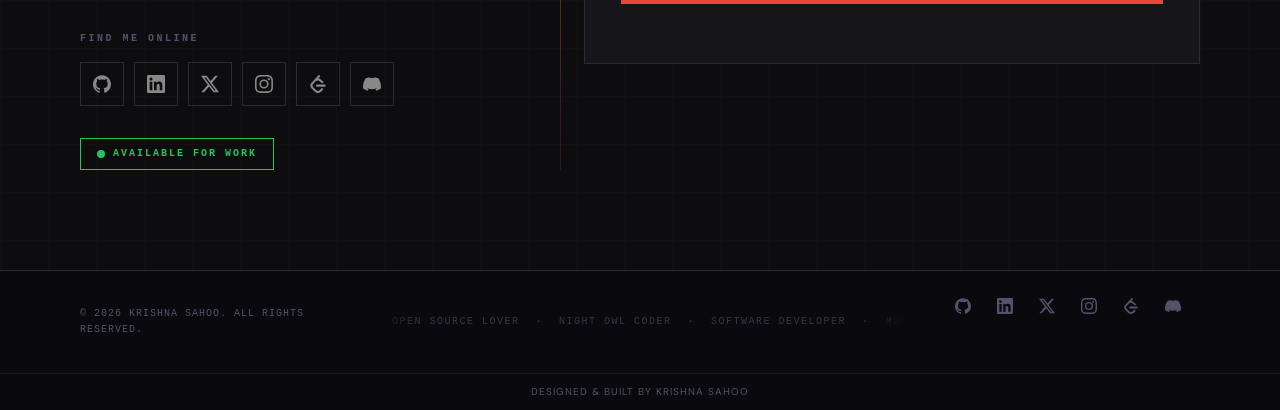
==== commit 4d5b7f2f: "adding functionalities" ====
--- a/index.html
+++ b/index.html
@@ -1690,9 +1690,9 @@
             <div class="certs-header-left">
                 <span class="label">CREDENTIALS</span>
                 <h2 class="certs-heading">
-                    <span class="ch-featured">FEATURED</span> <span class="ch-certs">CERTIFICATIONS</span>
+                    Certifications &amp; <span class="ch-certs">Badges</span>
                 </h2>
-                <p class="certs-subtext">Validating technical expertise and industry standards.</p>
+                <p class="certs-subtext">19+ verified credentials across Google Cloud, AWS, and AI/ML platforms.</p>
             </div>
             <div class="certs-header-right">
                 <button class="btn btn-outline certs-see-full-btn" onclick="navigateTo('certificates.html')">
@@ -1701,165 +1701,20 @@
             </div>
         </div>
 
+        <!-- Interactive Timeline Axis -->
+        <div class="certs-timeline-container reveal" data-delay="60">
+            <div class="certs-timeline-axis">
+                <div class="certs-timeline-line"></div>
+                <div class="certs-timeline-nodes">
+                    <!-- Chronological timeline dots injected by JS -->
+                </div>
+            </div>
+        </div>
+
+        <!-- Infinite Scrolling Marquee -->
         <div class="certs-marquee reveal" data-delay="120">
             <div class="certs-track">
-                <!-- Group 1 -->
-                <div class="certs-group">
-                    <!-- AWS Card -->
-                    <div class="cert-card" data-tilt data-glow-color="#FF9900" onclick="navigateTo('certificates.html')">
-                        <div class="cert-shine"></div>
-                        <div class="cert-card-inner">
-                            <div class="cert-logo-wrap">
-                                <svg viewBox="0 0 24 24" class="cert-logo-svg" fill="#FF9900">
-                                    <path d="M19.35 10.04C18.67 6.59 15.64 4 12 4S5.33 6.59 4.65 10.04C1.96 10.34 0 12.57 0 15c0 2.76 2.24 5 5 5h14c2.76 0 5-2.24 5-5 0-2.43-1.96-4.66-4.65-4.96zM19 18H5c-1.65 0-3-1.35-3-3s1.35-3 3-3h.71l.15-.65C6.4 9.18 8.94 7 12 7s5.6 2.18 6.14 4.35l.15.65h.71c1.65 0 3 1.35 3 3s-1.35 3-3 3zm-7-9l-4 4h3v3h2v-3h3l-4-4z"/>
-                                </svg>
-                            </div>
-                            <div class="cert-badge">AWS</div>
-                            <h3 class="cert-title">Cloud Practitioner</h3>
-                            <p class="cert-issuer">Amazon Web Services</p>
-                            <p class="cert-date">Issued Jun 2026</p>
-                            <div class="cert-verify-overlay">
-                                <span class="verify-text">VIEW DETAILS &rarr;</span>
-                            </div>
-                        </div>
-                    </div>
-
-                    <!-- Google Cloud Card -->
-                    <div class="cert-card" data-tilt data-glow-color="#4285F4" onclick="navigateTo('certificates.html')">
-                        <div class="cert-shine"></div>
-                        <div class="cert-card-inner">
-                            <div class="cert-logo-wrap">
-                                <svg viewBox="0 0 24 24" class="cert-logo-svg" fill="#4285F4">
-                                    <path d="M19.35 10.04C18.67 6.59 15.64 4 12 4S5.33 6.59 4.65 10.04C1.96 10.34 0 12.57 0 15c0 2.76 2.24 5 5 5h14c2.76 0 5-2.24 5-5 0-2.43-1.96-4.66-4.65-4.96zM19 18H5c-1.65 0-3-1.35-3-3s1.35-3 3-3h.71l.15-.65C6.4 9.18 8.94 7 12 7s5.6 2.18 6.14 4.35l.15.65h.71c1.65 0 3 1.35 3 3s-1.35 3-3 3zm-6-8h-2v2h2v-2zm4 0h-2v2h2v-2zm-8 0H7v2h2v-2zm8 3h-2v2h2v-2zm-4 0h-2v2h2v-2zm-4 0H7v2h2v-2z"/>
-                                </svg>
-                            </div>
-                            <div class="cert-badge">GCP</div>
-                            <h3 class="cert-title">Associate Cloud Engineer</h3>
-                            <p class="cert-issuer">Google Cloud</p>
-                            <p class="cert-date">Issued May 2026</p>
-                            <div class="cert-verify-overlay">
-                                <span class="verify-text">VIEW DETAILS &rarr;</span>
-                            </div>
-                        </div>
-                    </div>
-
-                    <!-- Neural Networks Card -->
-                    <div class="cert-card" data-tilt data-glow-color="#007D8A" onclick="navigateTo('certificates.html')">
-                        <div class="cert-shine"></div>
-                        <div class="cert-card-inner">
-                            <div class="cert-logo-wrap">
-                                <svg viewBox="0 0 24 24" class="cert-logo-svg" fill="#007D8A">
-                                    <path d="M12 2C6.48 2 2 6.48 2 12s4.48 10 10 10 10-4.48 10-10S17.52 2 12 2zm-1 15.5c0-.83.67-1.5 1.5-1.5s1.5.67 1.5 1.5-.67 1.5-1.5 1.5-1.5-.67-1.5-1.5zm1.5-4c-.55 0-1-.45-1-1v-4c0-.55.45-1 1-1s1.45.45 1 1v4c0 .55-.45 1-1 1zM9.5 9.5c0-.83.67-1.5 1.5-1.5s1.5.67 1.5 1.5-.67 1.5-1.5 1.5-1.5-.67-1.5-1.5zm4.5 3c0-.83.67-1.5 1.5-1.5s1.5.67 1.5 1.5-.67 1.5-1.5 1.5-1.5-.67-1.5-1.5z"/>
-                                </svg>
-                            </div>
-                            <div class="cert-badge">AI / ML</div>
-                            <h3 class="cert-title">Neural Networks &amp; Deep Learning</h3>
-                            <p class="cert-issuer">DeepLearning.AI</p>
-                            <p class="cert-date">Issued Mar 2026</p>
-                            <div class="cert-verify-overlay">
-                                <span class="verify-text">VIEW DETAILS &rarr;</span>
-                            </div>
-                        </div>
-                    </div>
-
-                    <!-- Python Card -->
-                    <div class="cert-card" data-tilt data-glow-color="#306998" onclick="navigateTo('certificates.html')">
-                        <div class="cert-shine"></div>
-                        <div class="cert-card-inner">
-                            <div class="cert-logo-wrap">
-                                <svg viewBox="0 0 24 24" class="cert-logo-svg" fill="#306998">
-                                    <path d="M12 2C6.48 2 2 6.48 2 12s4.48 10 10 10 10-4.48 10-10S17.52 2 12 2zm-1 15.5c0-.83.67-1.5 1.5-1.5s1.5.67 1.5 1.5-.67 1.5-1.5 1.5-1.5-.67-1.5-1.5zm1.5-4c-.55 0-1-.45-1-1v-4c0-.55.45-1 1-1s1.45.45 1 1v4c0 .55-.45 1-1 1zM9.5 9.5c0-.83.67-1.5 1.5-1.5s1.5.67 1.5 1.5-.67 1.5-1.5 1.5-1.5-.67-1.5-1.5zm4.5 3c0-.83.67-1.5 1.5-1.5s1.5.67 1.5 1.5-.67 1.5-1.5 1.5-1.5-.67-1.5-1.5z"/>
-                                </svg>
-                            </div>
-                            <div class="cert-badge">Core Python</div>
-                            <h3 class="cert-title">Python Programming</h3>
-                            <p class="cert-issuer">Python Institute</p>
-                            <p class="cert-date">Issued Jan 2026</p>
-                            <div class="cert-verify-overlay">
-                                <span class="verify-text">VIEW DETAILS &rarr;</span>
-                            </div>
-                        </div>
-                    </div>
-                </div>
-
-                <!-- Group 2 (Duplicate for seamless loop) -->
-                <div class="certs-group" aria-hidden="true">
-                    <!-- AWS Card -->
-                    <div class="cert-card" data-tilt data-glow-color="#FF9900" onclick="navigateTo('certificates.html')">
-                        <div class="cert-shine"></div>
-                        <div class="cert-card-inner">
-                            <div class="cert-logo-wrap">
-                                <svg viewBox="0 0 24 24" class="cert-logo-svg" fill="#FF9900">
-                                    <path d="M19.35 10.04C18.67 6.59 15.64 4 12 4S5.33 6.59 4.65 10.04C1.96 10.34 0 12.57 0 15c0 2.76 2.24 5 5 5h14c2.76 0 5-2.24 5-5 0-2.43-1.96-4.66-4.65-4.96zM19 18H5c-1.65 0-3-1.35-3-3s1.35-3 3-3h.71l.15-.65C6.4 9.18 8.94 7 12 7s5.6 2.18 6.14 4.35l.15.65h.71c1.65 0 3 1.35 3 3s-1.35 3-3 3zm-7-9l-4 4h3v3h2v-3h3l-4-4z"/>
-                                </svg>
-                            </div>
-                            <div class="cert-badge">AWS</div>
-                            <h3 class="cert-title">Cloud Practitioner</h3>
-                            <p class="cert-issuer">Amazon Web Services</p>
-                            <p class="cert-date">Issued Jun 2026</p>
-                            <div class="cert-verify-overlay">
-                                <span class="verify-text">VIEW DETAILS &rarr;</span>
-                            </div>
-                        </div>
-                    </div>
-
-                    <!-- Google Cloud Card -->
-                    <div class="cert-card" data-tilt data-glow-color="#4285F4" onclick="navigateTo('certificates.html')">
-                        <div class="cert-shine"></div>
-                        <div class="cert-card-inner">
-                            <div class="cert-logo-wrap">
-                                <svg viewBox="0 0 24 24" class="cert-logo-svg" fill="#4285F4">
-                                    <path d="M19.35 10.04C18.67 6.59 15.64 4 12 4S5.33 6.59 4.65 10.04C1.96 10.34 0 12.57 0 15c0 2.76 2.24 5 5 5h14c2.76 0 5-2.24 5-5 0-2.43-1.96-4.66-4.65-4.96zM19 18H5c-1.65 0-3-1.35-3-3s1.35-3 3-3h.71l.15-.65C6.4 9.18 8.94 7 12 7s5.6 2.18 6.14 4.35l.15.65h.71c1.65 0 3 1.35 3 3s-1.35 3-3 3zm-6-8h-2v2h2v-2zm4 0h-2v2h2v-2zm-8 0H7v2h2v-2zm8 3h-2v2h2v-2zm-4 0h-2v2h2v-2zm-4 0H7v2h2v-2z"/>
-                                </svg>
-                            </div>
-                            <div class="cert-badge">GCP</div>
-                            <h3 class="cert-title">Associate Cloud Engineer</h3>
-                            <p class="cert-issuer">Google Cloud</p>
-                            <p class="cert-date">Issued May 2026</p>
-                            <div class="cert-verify-overlay">
-                                <span class="verify-text">VIEW DETAILS &rarr;</span>
-                            </div>
-                        </div>
-                    </div>
-
-                    <!-- Neural Networks Card -->
-                    <div class="cert-card" data-tilt data-glow-color="#007D8A" onclick="navigateTo('certificates.html')">
-                        <div class="cert-shine"></div>
-                        <div class="cert-card-inner">
-                            <div class="cert-logo-wrap">
-                                <svg viewBox="0 0 24 24" class="cert-logo-svg" fill="#007D8A">
-                                    <path d="M12 2C6.48 2 2 6.48 2 12s4.48 10 10 10 10-4.48 10-10S17.52 2 12 2zm-1 15.5c0-.83.67-1.5 1.5-1.5s1.5.67 1.5 1.5-.67 1.5-1.5 1.5-1.5-.67-1.5-1.5zm1.5-4c-.55 0-1-.45-1-1v-4c0-.55.45-1 1-1s1.45.45 1 1v4c0 .55-.45 1-1 1zM9.5 9.5c0-.83.67-1.5 1.5-1.5s1.5.67 1.5 1.5-.67 1.5-1.5 1.5-1.5-.67-1.5-1.5zm4.5 3c0-.83.67-1.5 1.5-1.5s1.5.67 1.5 1.5-.67 1.5-1.5 1.5-1.5-.67-1.5-1.5z"/>
-                                </svg>
-                            </div>
-                            <div class="cert-badge">AI / ML</div>
-                            <h3 class="cert-title">Neural Networks &amp; Deep Learning</h3>
-                            <p class="cert-issuer">DeepLearning.AI</p>
-                            <p class="cert-date">Issued Mar 2026</p>
-                            <div class="cert-verify-overlay">
-                                <span class="verify-text">VIEW DETAILS &rarr;</span>
-                            </div>
-                        </div>
-                    </div>
-
-                    <!-- Python Card -->
-                    <div class="cert-card" data-tilt data-glow-color="#306998" onclick="navigateTo('certificates.html')">
-                        <div class="cert-shine"></div>
-                        <div class="cert-card-inner">
-                            <div class="cert-logo-wrap">
-                                <svg viewBox="0 0 24 24" class="cert-logo-svg" fill="#306998">
-                                    <path d="M12 2C6.48 2 2 6.48 2 12s4.48 10 10 10 10-4.48 10-10S17.52 2 12 2zm-1 15.5c0-.83.67-1.5 1.5-1.5s1.5.67 1.5 1.5-.67 1.5-1.5 1.5-1.5-.67-1.5-1.5zm1.5-4c-.55 0-1-.45-1-1v-4c0-.55.45-1 1-1s1.45.45 1 1v4c0 .55-.45 1-1 1zM9.5 9.5c0-.83.67-1.5 1.5-1.5s1.5.67 1.5 1.5-.67 1.5-1.5 1.5-1.5-.67-1.5-1.5zm4.5 3c0-.83.67-1.5 1.5-1.5s1.5.67 1.5 1.5-.67 1.5-1.5 1.5-1.5-.67-1.5-1.5z"/>
-                                </svg>
-                            </div>
-                            <div class="cert-badge">Core Python</div>
-                            <h3 class="cert-title">Python Programming</h3>
-                            <p class="cert-issuer">Python Institute</p>
-                            <p class="cert-date">Issued Jan 2026</p>
-                            <div class="cert-verify-overlay">
-                                <span class="verify-text">VIEW DETAILS &rarr;</span>
-                            </div>
-                        </div>
-                    </div>
-                </div>
+                <!-- Dynamic cards populated by JS -->
             </div>
         </div>
     </section>
--- a/css/polish.css
+++ b/css/polish.css
@@ -1371,7 +1371,7 @@
 }
 
 /* ================================================================
-   CERTIFICATES SECTION
+   CERTIFICATES SECTION & TIMELINE
    ================================================================ */
 #certificates {
     margin-top: var(--section-gap);
@@ -1418,6 +1418,132 @@
 
 .certs-header-right {
     flex-shrink: 0;
+}
+
+/* Timeline Container */
+.certs-timeline-container {
+    width: 100%;
+    background: #111111;
+    border: 1px solid #222222;
+    border-radius: 12px;
+    padding: 2.25rem 2rem;
+    margin-bottom: 3rem;
+    overflow-x: auto;
+    scrollbar-width: thin;
+    scrollbar-color: #333 #111;
+}
+
+.certs-timeline-container::-webkit-scrollbar {
+    height: 4px;
+}
+
+.certs-timeline-container::-webkit-scrollbar-track {
+    background: #111;
+}
+
+.certs-timeline-container::-webkit-scrollbar-thumb {
+    background: #333;
+    border-radius: 2px;
+}
+
+.certs-timeline-axis {
+    position: relative;
+    height: 80px;
+    min-width: 720px; /* Ensure space for labels */
+    margin: 0 10px;
+}
+
+.certs-timeline-line {
+    position: absolute;
+    top: 40px;
+    left: 0;
+    right: 0;
+    height: 2px;
+    background: linear-gradient(to right, #e8473f, #333);
+    z-index: 1;
+}
+
+.certs-timeline-nodes {
+    position: absolute;
+    inset: 0;
+    z-index: 2;
+}
+
+.certs-timeline-node {
+    position: absolute;
+    top: 40px;
+    transform: translate(-50%, -50%);
+    display: flex;
+    flex-direction: column;
+    align-items: center;
+    cursor: pointer;
+    transition: transform 0.2s ease;
+}
+
+.certs-timeline-node:hover {
+    transform: translate(-50%, -50%) scale(1.05);
+}
+
+.certs-timeline-dot {
+    width: 8px;
+    height: 8px;
+    border-radius: 50%;
+    background: #e8473f;
+    border: 2px solid #111;
+    transition: background 0.2s, box-shadow 0.2s, transform 0.2s;
+}
+
+.certs-timeline-node:hover .certs-timeline-dot,
+.certs-timeline-node.active .certs-timeline-dot {
+    background: #ffffff;
+    box-shadow: 0 0 10px #e8473f, 0 0 20px #e8473f;
+    transform: scale(1.3);
+}
+
+.certs-timeline-logo {
+    width: 20px;
+    height: 20px;
+    object-fit: contain;
+    border-radius: 4px;
+    margin-bottom: 8px;
+    position: absolute;
+    top: -28px;
+    transition: transform 0.2s;
+    background: #1a1a1a;
+    border: 1px solid #222;
+    padding: 2px;
+}
+
+.certs-timeline-node:hover .certs-timeline-logo {
+    transform: scale(1.2);
+    border-color: #e8473f44;
+}
+
+.certs-timeline-label {
+    position: absolute;
+    top: 14px;
+    font-size: 10px;
+    font-weight: 500;
+    color: #666;
+    white-space: nowrap;
+    text-align: center;
+    line-height: 1.4;
+    transition: color 0.2s;
+}
+
+.certs-timeline-node:hover .certs-timeline-label,
+.certs-timeline-node.active .certs-timeline-label {
+    color: #ffffff;
+}
+
+.certs-timeline-year-label {
+    position: absolute;
+    top: 48px;
+    font-size: 11px;
+    font-weight: 700;
+    color: #e8473f44;
+    letter-spacing: 0.1em;
+    pointer-events: none;
 }
 
 /* Certificates Marquee */
@@ -1455,33 +1581,11 @@
     display: flex;
     width: max-content;
     gap: 2rem;
-    animation: marquee-scroll 24s linear infinite;
+    animation: marquee-scroll 30s linear infinite;
 }
 
 .certs-marquee:hover .certs-track {
     animation-play-state: paused;
-}
-
-.certs-group {
-    display: flex;
-    gap: 2rem;
-    flex-shrink: 0;
-}
-
-/* Card Outer styling */
-.cert-card {
-    position: relative;
-    width: 320px;
-    flex-shrink: 0;
-    background: var(--surface-color);
-    border: 1px solid var(--border-color);
-    border-radius: 12px;
-    overflow: hidden;
-    cursor: pointer;
-    transform-style: preserve-3d;
-    will-change: transform;
-    transition: box-shadow 0.35s ease, border-color 0.35s ease, transform 0.1s ease;
-    box-shadow: 0 8px 30px var(--card-shadow-main);
 }
 
 @keyframes marquee-scroll {
@@ -1493,147 +1597,209 @@
     }
 }
 
-/* Custom glow on hover based on glow color attribute */
+/* Card Styling */
+.cert-card {
+  width: 320px;
+  min-height: 480px;
+  background: #111111;
+  border: 1px solid #222222;
+  border-radius: 12px;
+  overflow: hidden;
+  display: flex;
+  flex-direction: column;
+  flex-shrink: 0;
+  transition: transform 0.3s ease, border-color 0.3s ease, box-shadow 0.3s ease;
+  cursor: pointer;
+  position: relative;
+}
+
 .cert-card:hover {
-    border-color: var(--glow-color, var(--accent-color));
-    box-shadow: 0 15px 45px rgba(0, 0, 0, 0.4), 
-                0 0 35px var(--glow-shadow, rgba(232, 71, 63, 0.18));
-}
-
-/* Inner card padding and layers */
-.cert-card-inner {
-    padding: 2.25rem 2rem;
-    position: relative;
-    z-index: 2;
-    transform: translateZ(30px); /* Lift inner content slightly */
-    display: flex;
-    flex-direction: column;
-    height: 100%;
-    min-height: 250px;
-}
-
-/* Logo and Header info */
-.cert-logo-wrap {
-    width: 44px;
-    height: 44px;
-    margin-bottom: 1.5rem;
-    display: flex;
-    align-items: center;
-    justify-content: center;
-    background: rgba(255, 255, 255, 0.03);
-    border-radius: 8px;
-    border: 1px solid var(--border-subtle);
-    padding: 8px;
-    transition: transform 0.3s ease;
-}
-
-.cert-card:hover .cert-logo-wrap {
-    transform: scale(1.1) translateZ(10px);
-}
-
-.cert-logo-svg {
-    width: 100%;
-    height: 100%;
-    object-fit: contain;
-}
-
-.cert-badge {
-    font-family: var(--font-body);
-    font-size: 10px;
-    font-weight: 700;
-    text-transform: uppercase;
-    letter-spacing: 2px;
-    color: var(--accent-color);
-    margin-bottom: 0.5rem;
-}
-
-.cert-title {
-    font-family: var(--font-heading);
-    font-size: 26px;
-    color: var(--text-primary);
-    letter-spacing: 1px;
-    line-height: 1.2;
-    margin-bottom: 0.5rem;
-}
-
-.cert-issuer {
-    font-family: var(--font-body);
-    font-size: 14px;
-    color: var(--text-secondary);
-    font-weight: 500;
-}
-
-.cert-date {
-    font-family: var(--font-body);
-    font-size: 12px;
-    color: var(--text-tertiary);
-    margin-top: auto;
-    padding-top: 1.5rem;
-}
-
-/* Holographic Shimmer shine overlay */
-.cert-shine {
-    position: absolute;
-    inset: 0;
-    z-index: 3;
-    pointer-events: none;
-    opacity: 0;
-    mix-blend-mode: color-dodge;
-    transition: opacity 0.35s ease;
-    background: radial-gradient(
-        circle at calc(var(--shine-x, 50) * 1%) calc(var(--shine-y, 50) * 1%),
-        rgba(255, 255, 255, 0.18) 0%,
-        rgba(255, 255, 255, 0) 55%
-    ), linear-gradient(
-        135deg,
-        rgba(255, 255, 255, 0) 20%,
-        rgba(255, 255, 255, 0.1) 40%,
-        rgba(255, 255, 255, 0.25) 50%,
-        rgba(255, 255, 255, 0.1) 60%,
-        rgba(255, 255, 255, 0) 80%
-    );
-}
-
-.cert-card:hover .cert-shine {
-    opacity: 1;
-}
-
-/* Light Theme overrides for shimmer and layout */
-:root[data-theme="light"] .cert-shine {
-    mix-blend-mode: overlay;
-    background: radial-gradient(
-        circle at calc(var(--shine-x, 50) * 1%) calc(var(--shine-y, 50) * 1%),
-        rgba(255, 255, 255, 0.6) 0%,
-        rgba(255, 255, 255, 0) 60%
-    );
-}
-
-:root[data-theme="light"] .cert-logo-wrap {
-    background: rgba(0, 0, 0, 0.02);
-}
-
-/* Verification Overlay */
-.cert-verify-overlay {
-    position: absolute;
-    bottom: 2.25rem;
-    right: 2rem;
-    opacity: 0;
-    transform: translateX(-10px) translateZ(20px);
-    transition: opacity 0.3s ease, transform 0.3s ease;
-    pointer-events: none;
-}
-
-.cert-card:hover .cert-verify-overlay {
-    opacity: 1;
-    transform: translateX(0) translateZ(20px);
-}
-
-.verify-text {
-    font-family: var(--font-body);
-    font-size: 11px;
-    font-weight: 600;
-    letter-spacing: 1px;
-    color: var(--accent-color);
-}
-
-
+  transform: translateY(-6px);
+  border-color: #e8473f44;
+  box-shadow: 0 20px 60px rgba(232, 71, 63, 0.12);
+}
+
+/* Custom Highlight Flash Effect */
+.cert-card.reference-flash {
+  animation: reference-pulse 1.8s ease-in-out forwards;
+  border-color: #e8473f !important;
+}
+
+.cert-card .cert-image-wrapper {
+  width: 100%;
+  aspect-ratio: 16/9;
+  overflow: hidden;
+  background: #1a1a1a;
+  border-bottom: 1px solid #222;
+}
+
+.cert-card .cert-image-wrapper img {
+  width: 100%;
+  height: 100%;
+  object-fit: cover;
+  transition: transform 0.4s ease;
+}
+
+.cert-card:hover .cert-image-wrapper img {
+  transform: scale(1.03);
+}
+
+.cert-card .cert-body {
+  padding: 16px;
+  display: flex;
+  flex-direction: column;
+  gap: 10px;
+  flex: 1;
+}
+
+.cert-card .cert-issuer {
+  display: flex;
+  align-items: center;
+  gap: 8px;
+}
+
+.cert-card .cert-issuer img {
+  width: 22px;
+  height: 22px;
+  object-fit: contain;
+  border-radius: 4px;
+}
+
+.cert-card .cert-issuer span {
+  font-size: 12px;
+  color: #888;
+  font-weight: 500;
+  text-transform: uppercase;
+  letter-spacing: 0.06em;
+}
+
+.cert-card .cert-title {
+  font-size: 14px;
+  font-weight: 700;
+  color: #ffffff;
+  line-height: 1.4;
+}
+
+.cert-card .cert-type-badge {
+  display: inline-block;
+  padding: 2px 8px;
+  border-radius: 4px;
+  background: #e8473f18;
+  border: 1px solid #e8473f44;
+  color: #e8473f;
+  font-size: 10px;
+  font-weight: 600;
+  text-transform: uppercase;
+  letter-spacing: 0.08em;
+  width: fit-content;
+}
+
+.cert-card .cert-meta {
+  font-size: 11px;
+  color: #666;
+  line-height: 1.8;
+}
+
+.cert-card .cert-meta span {
+  color: #999;
+}
+
+.cert-card .cert-about {
+  font-size: 11.5px;
+  color: #777;
+  line-height: 1.6;
+  display: -webkit-box;
+  -webkit-line-clamp: 2;
+  -webkit-box-orient: vertical;
+  overflow: hidden;
+}
+
+.cert-card .cert-skills {
+  display: flex;
+  flex-wrap: wrap;
+  gap: 5px;
+}
+
+.cert-card .cert-skill-tag {
+  font-size: 10px;
+  padding: 2px 7px;
+  border-radius: 99px;
+  background: #1e1e1e;
+  border: 1px solid #2e2e2e;
+  color: #aaa;
+}
+
+.cert-card .cert-cta {
+  margin-top: auto;
+  padding-top: 12px;
+}
+
+.cert-card .cert-cta a {
+  display: flex;
+  align-items: center;
+  justify-content: center;
+  gap: 6px;
+  width: 100%;
+  padding: 9px 0;
+  border-radius: 7px;
+  background: transparent;
+  border: 1px solid #e8473f66;
+  color: #e8473f;
+  font-size: 12px;
+  font-weight: 600;
+  text-decoration: none;
+  transition: background 0.2s ease, border-color 0.2s ease;
+  letter-spacing: 0.04em;
+}
+
+.cert-card .cert-cta a:hover {
+  background: #e8473f14;
+  border-color: #e8473f;
+}
+
+/* If no URL — show credential ID copy button instead */
+.cert-card .cert-cta-disabled {
+  display: flex;
+  align-items: center;
+  justify-content: center;
+  gap: 6px;
+  width: 100%;
+  padding: 9px 0;
+  border-radius: 7px;
+  background: transparent;
+  border: 1px solid #2e2e2e;
+  color: #555;
+  font-size: 11px;
+  cursor: default;
+  letter-spacing: 0.03em;
+}
+
+:root[data-theme="light"] .cert-card {
+  background: #fdfdfd;
+  border-color: #e0e0e0;
+}
+:root[data-theme="light"] .cert-card .cert-title {
+  color: #1a1a1a;
+}
+:root[data-theme="light"] .cert-card .cert-skill-tag {
+  background: #f0f0f0;
+  border-color: #e0e0e0;
+  color: #555;
+}
+:root[data-theme="light"] .certs-timeline-container {
+  background: #f9f9f9;
+  border-color: #e0e0e0;
+}
+:root[data-theme="light"] .certs-timeline-node:hover .certs-timeline-dot,
+:root[data-theme="light"] .certs-timeline-node.active .certs-timeline-dot {
+  background: #000;
+}
+:root[data-theme="light"] .certs-timeline-dot {
+  border-color: #f9f9f9;
+}
+:root[data-theme="light"] .certs-timeline-node:hover .certs-timeline-label,
+:root[data-theme="light"] .certs-timeline-node.active .certs-timeline-label {
+  color: #000;
+}
+
+
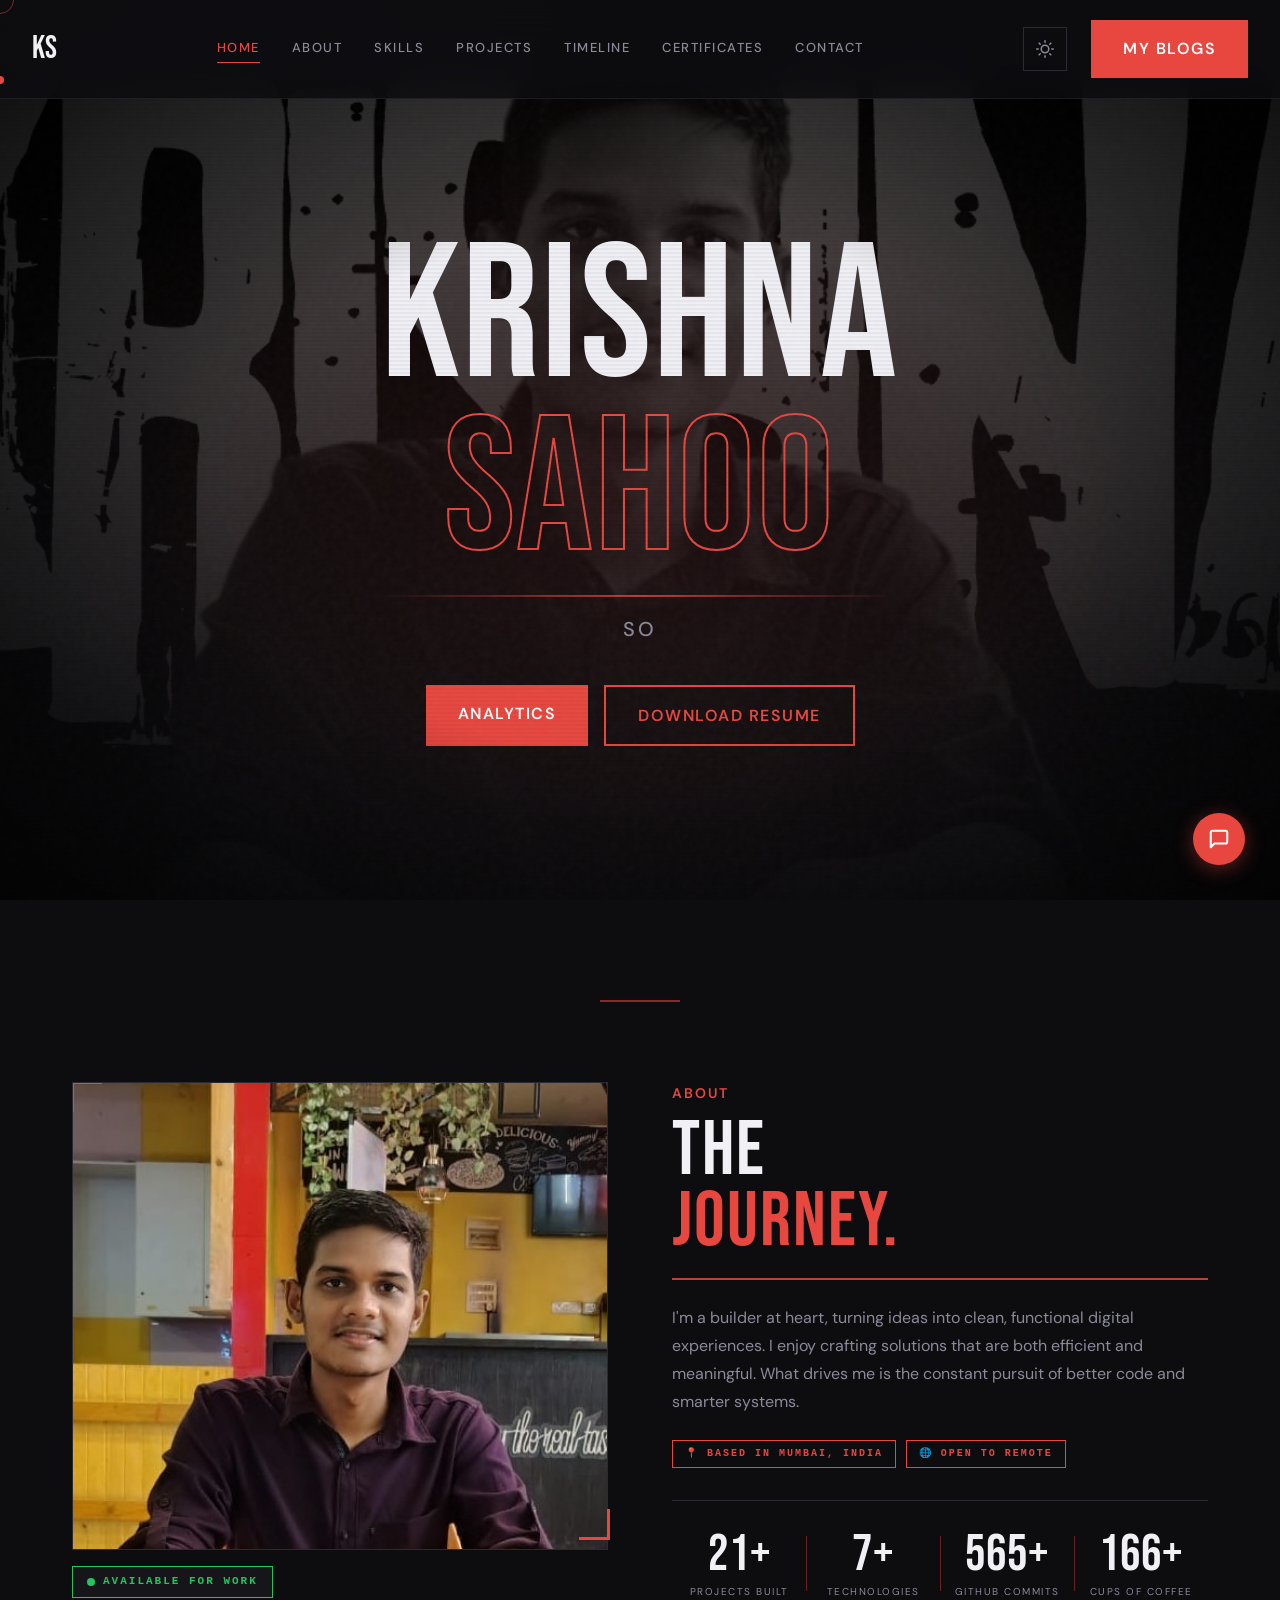
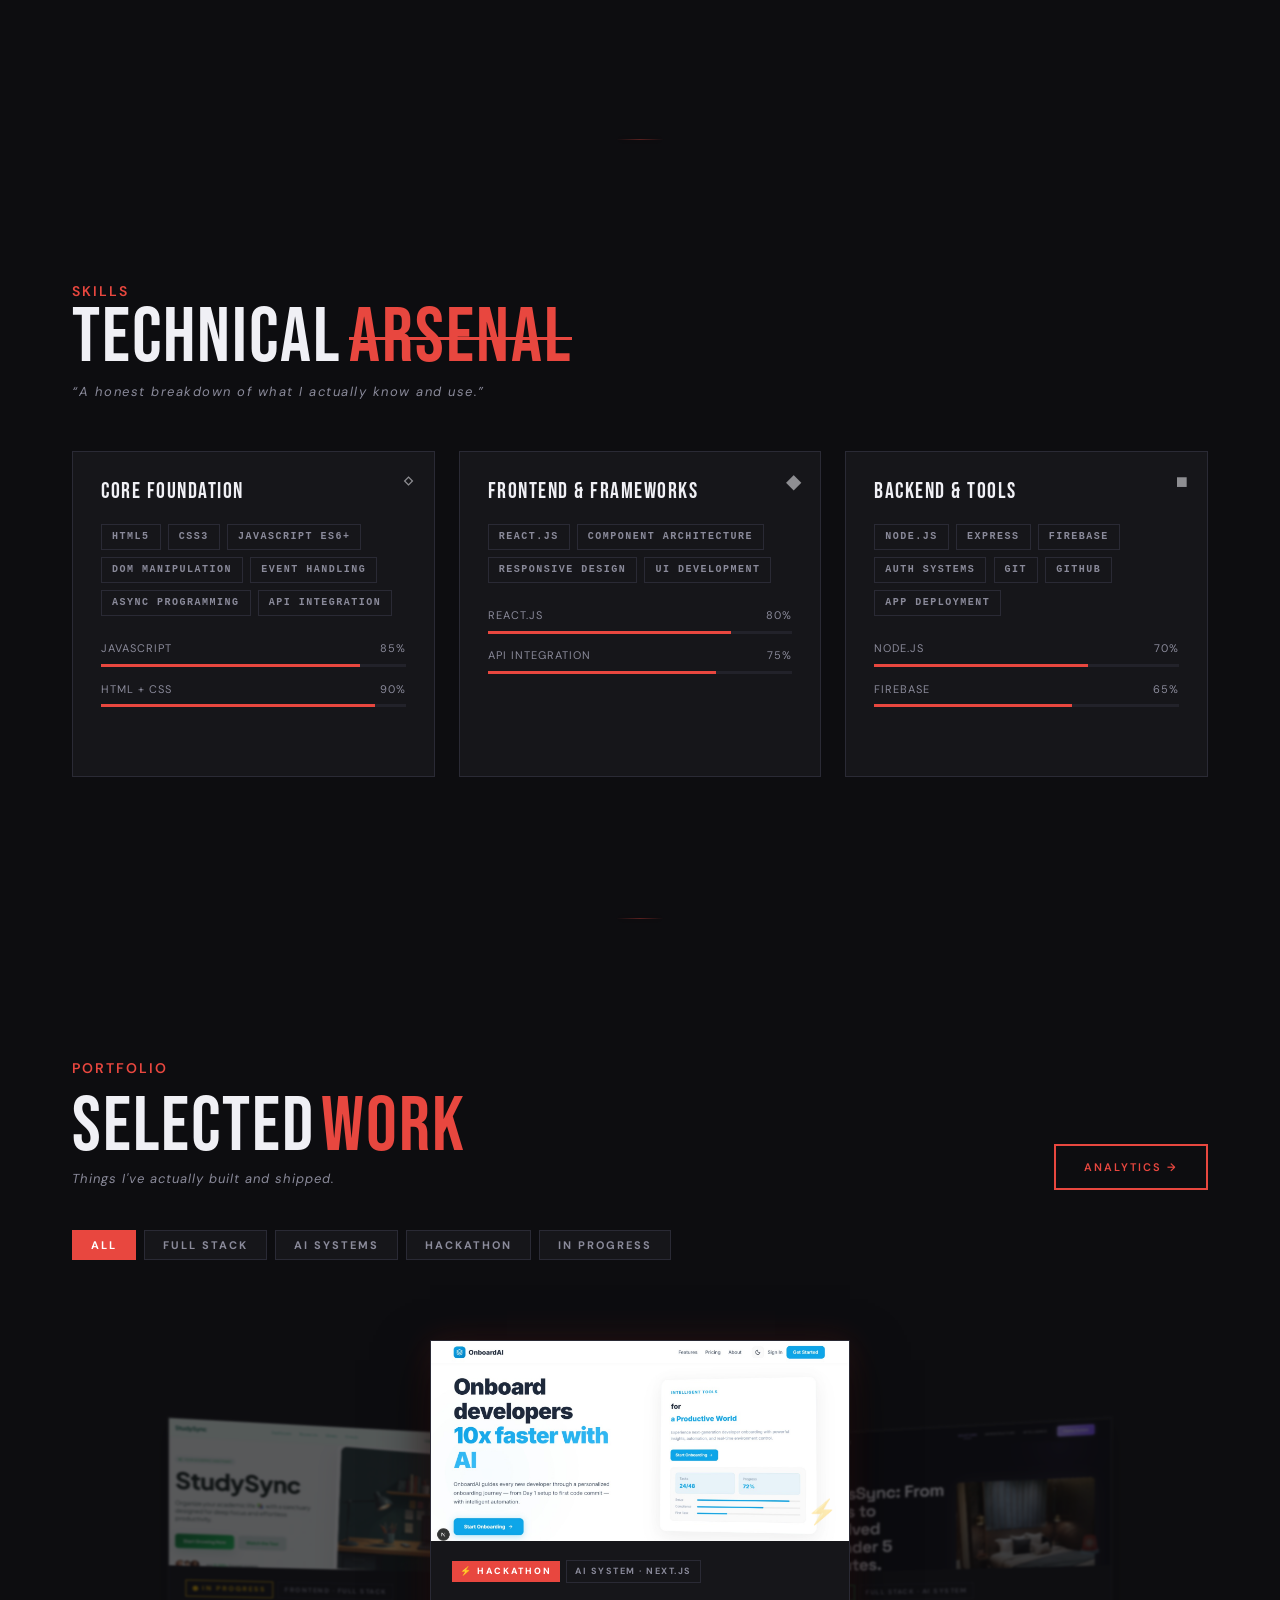
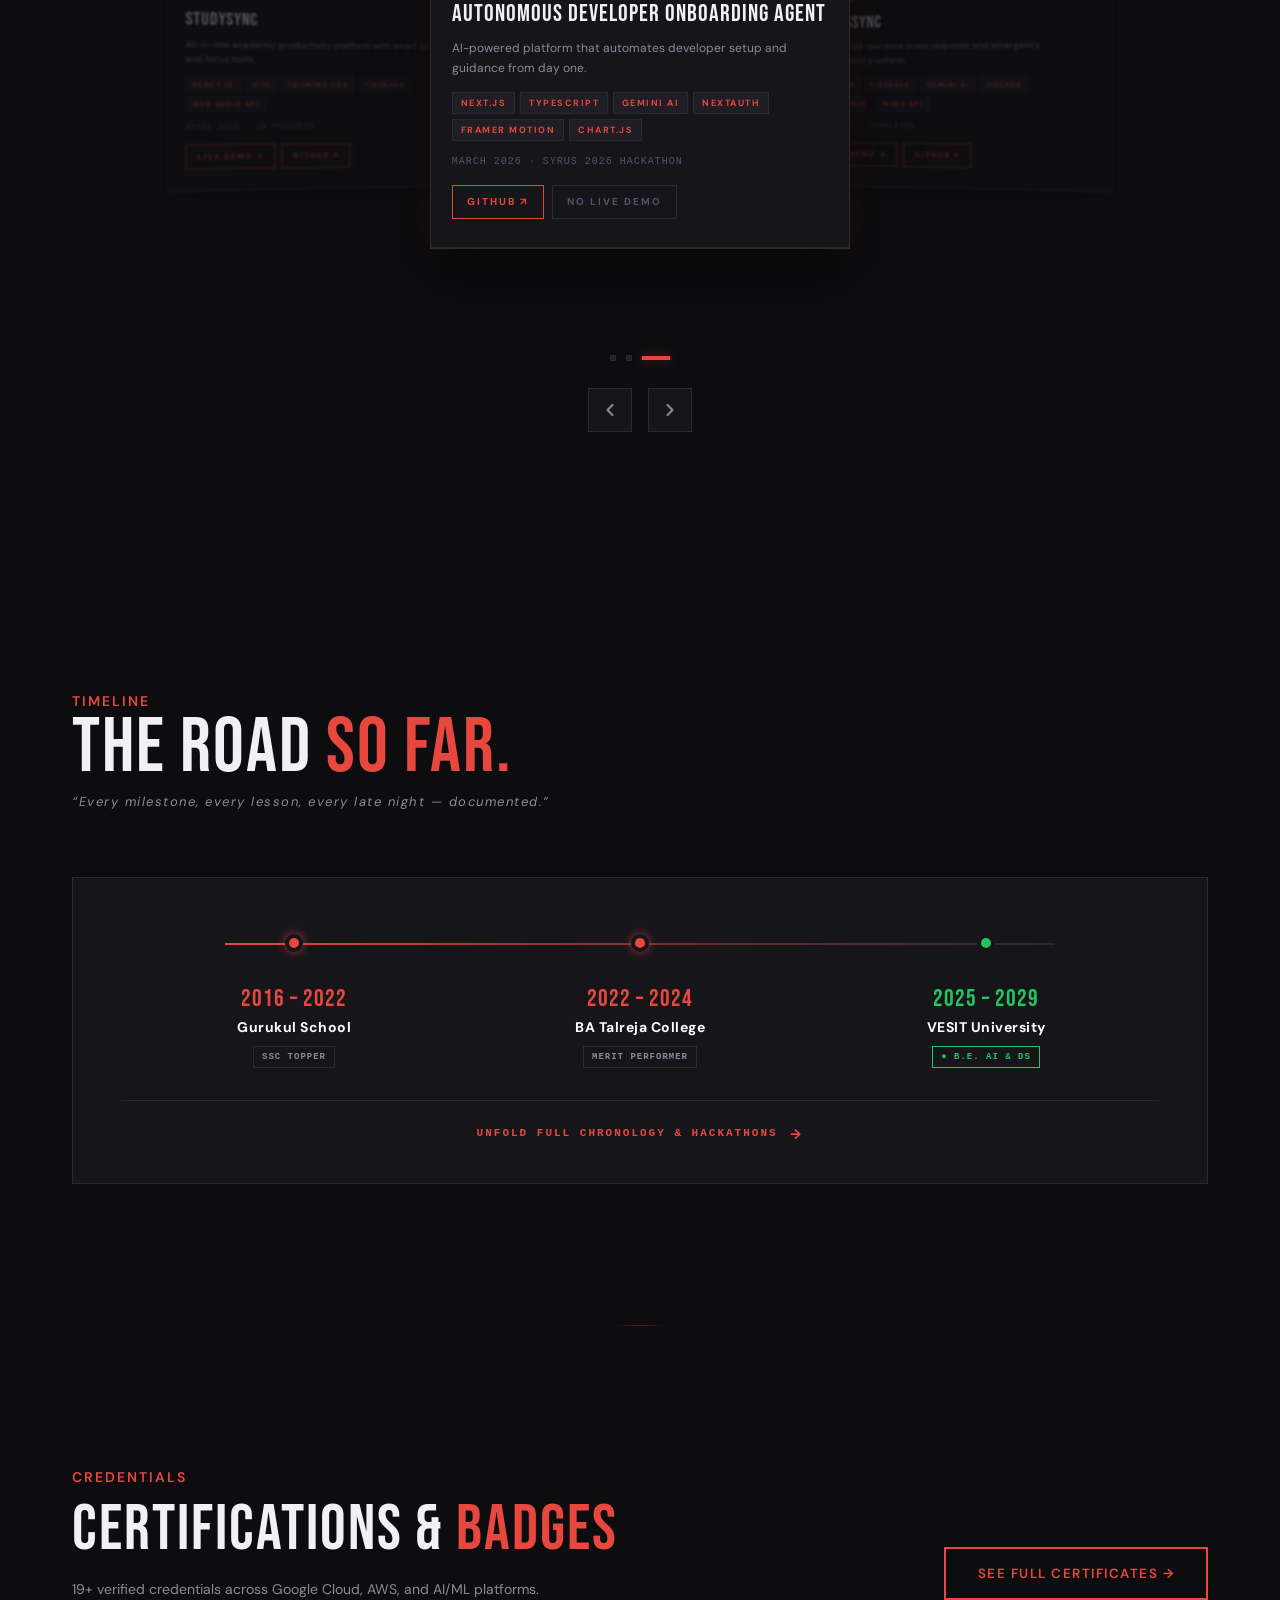
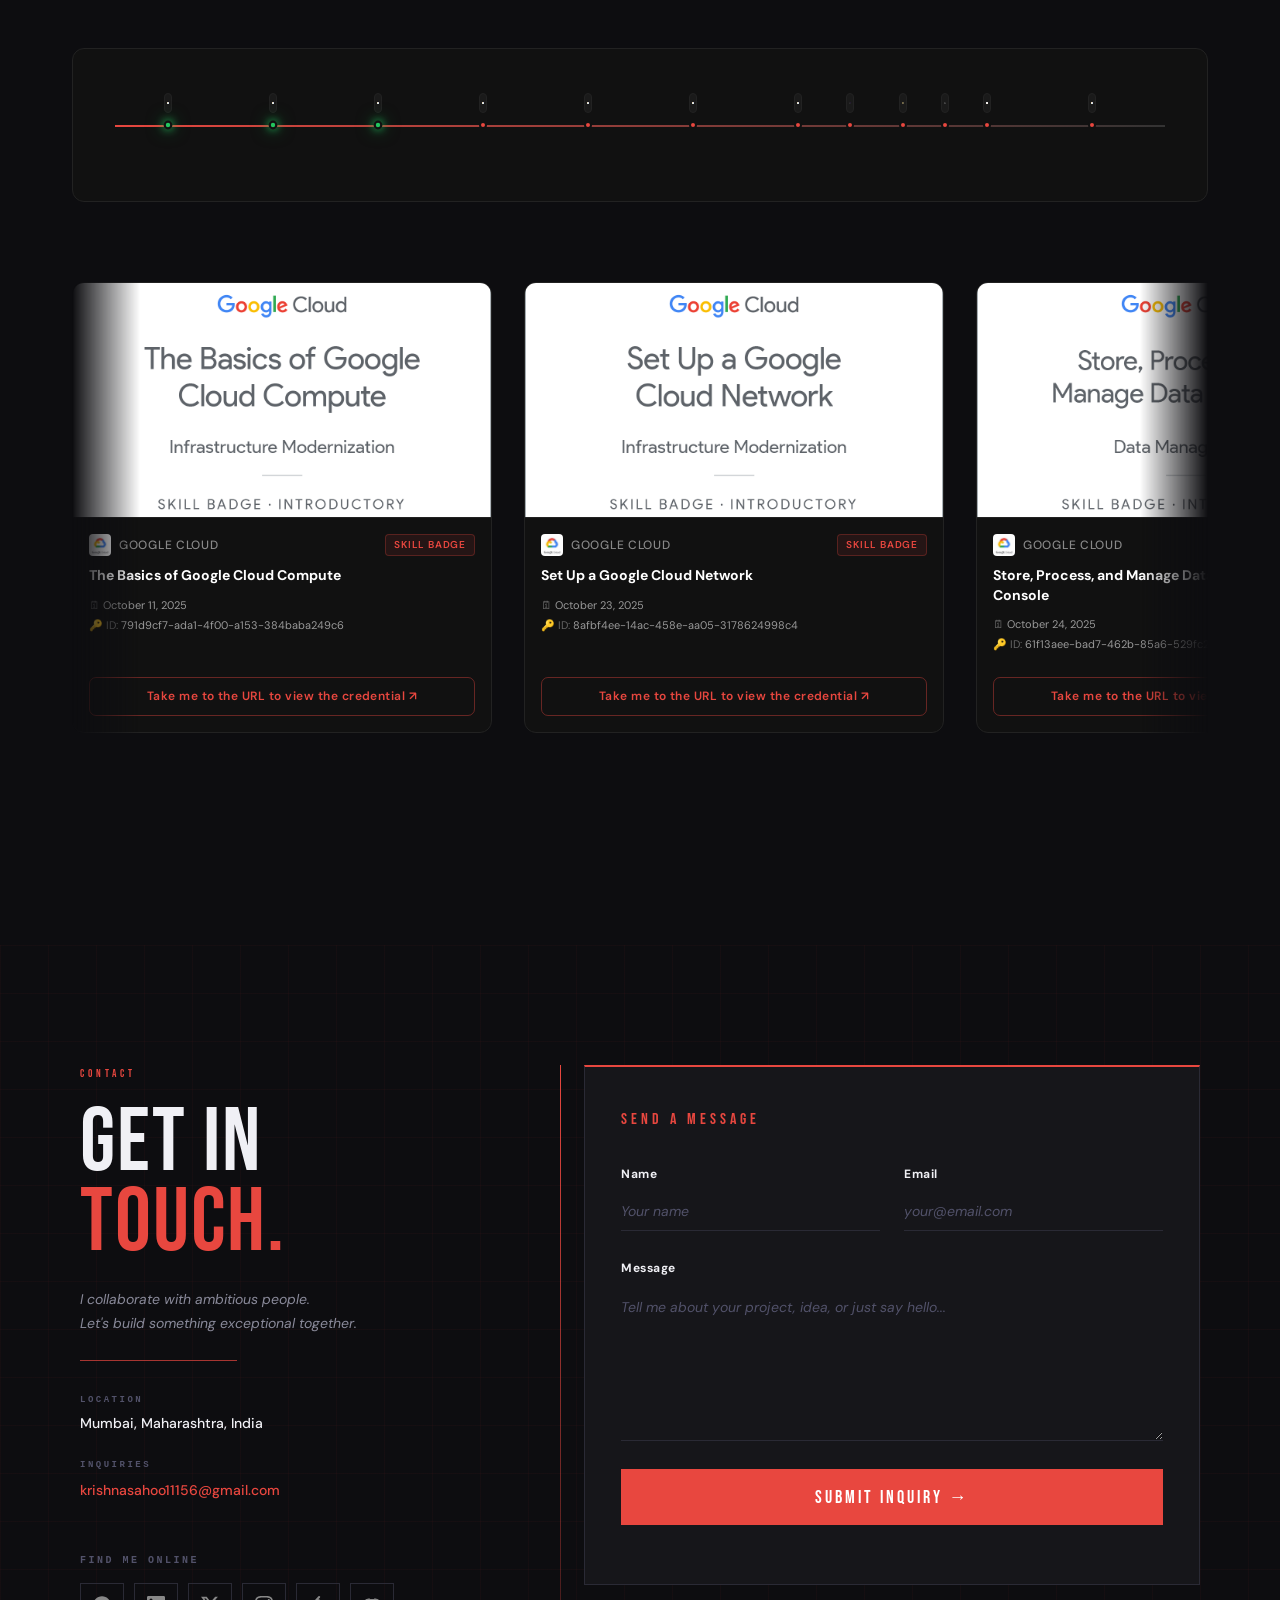
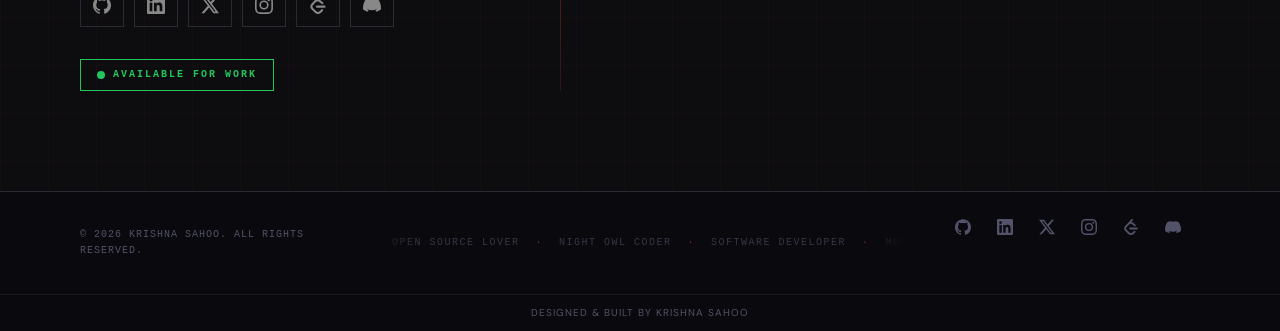
==== commit fdeb9722: "feat: implement GitHub analytics dashboard with real-time stats and visual growth tracking" ====
--- a/index.html
+++ b/index.html
@@ -1260,7 +1260,7 @@
 
             <!-- CTA Buttons -->
             <div class="hero-buttons">
-                <a href="#projects" class="btn btn-primary" id="hero-btn-work">View My Work</a>
+                <a href="javascript:void(0)" onclick="navigateTo('analytics.html')" class="btn btn-primary" id="hero-btn-analytics">Analytics</a>
                 <a href="Krishna_Sahoo_Resume.pdf" class="btn btn-outline" id="hero-btn-cv"
                     download="Krishna_Sahoo_Resume.pdf" target="_blank">Download Resume</a>
             </div>
@@ -1458,8 +1458,8 @@
                 <p class="proj-subtext">Things I've actually built and shipped.</p>
             </div>
             <div class="projects-header-right">
-                <button id="github-analytics-trigger" class="btn btn-outline proj-github-analytics-btn">
-                    GITHUB ANALYTICS &rarr;
+                <button onclick="navigateTo('analytics.html')" class="btn btn-outline proj-github-analytics-btn">
+                    ANALYTICS &rarr;
                 </button>
             </div>
         </div>
--- a/css/polish.css
+++ b/css/polish.css
@@ -1480,6 +1480,18 @@
     transition: transform 0.2s ease;
 }
 
+/* Invisible hover helper to expand the target area */
+.certs-timeline-node::before {
+    content: '';
+    position: absolute;
+    top: -36px;
+    bottom: -24px;
+    left: -16px;
+    right: -16px;
+    background: transparent;
+    z-index: 1;
+}
+
 .certs-timeline-node:hover {
     transform: translate(-50%, -50%) scale(1.05);
 }
@@ -1491,6 +1503,8 @@
     background: #e8473f;
     border: 2px solid #111;
     transition: background 0.2s, box-shadow 0.2s, transform 0.2s;
+    position: relative;
+    z-index: 2;
 }
 
 .certs-timeline-node:hover .certs-timeline-dot,
@@ -1512,6 +1526,7 @@
     background: #1a1a1a;
     border: 1px solid #222;
     padding: 2px;
+    z-index: 2;
 }
 
 .certs-timeline-node:hover .certs-timeline-logo {
@@ -1524,26 +1539,44 @@
     top: 14px;
     font-size: 10px;
     font-weight: 500;
-    color: #666;
+    color: var(--text-primary);
     white-space: nowrap;
     text-align: center;
     line-height: 1.4;
-    transition: color 0.2s;
+    opacity: 0;
+    pointer-events: none;
+    transform: translateY(6px);
+    transition: opacity 0.25s cubic-bezier(0.4, 0, 0.2, 1), transform 0.25s cubic-bezier(0.4, 0, 0.2, 1), color 0.2s;
+    z-index: 2;
 }
 
 .certs-timeline-node:hover .certs-timeline-label,
 .certs-timeline-node.active .certs-timeline-label {
-    color: #ffffff;
+    opacity: 1;
+    transform: translateY(0);
+}
+
+/* Green highlight for currently visible certificates in the marquee */
+.certs-timeline-node.visible-in-marquee .certs-timeline-dot {
+    background: #22c55e;
+    box-shadow: 0 0 8px #22c55e, 0 0 16px rgba(34, 197, 94, 0.6);
+    transform: scale(1.1);
+}
+
+.certs-timeline-node.visible-in-marquee:hover .certs-timeline-dot,
+.certs-timeline-node.visible-in-marquee.active .certs-timeline-dot {
+    background: #ffffff;
+    box-shadow: 0 0 10px #22c55e, 0 0 20px #22c55e;
+    transform: scale(1.3);
+}
+
+.certs-timeline-node.visible-in-marquee:hover .certs-timeline-label,
+.certs-timeline-node.visible-in-marquee.active .certs-timeline-label {
+    color: #22c55e;
 }
 
 .certs-timeline-year-label {
-    position: absolute;
-    top: 48px;
-    font-size: 11px;
-    font-weight: 700;
-    color: #e8473f44;
-    letter-spacing: 0.1em;
-    pointer-events: none;
+    display: none;
 }
 
 /* Certificates Marquee */
@@ -1554,27 +1587,8 @@
     display: flex;
     padding: 2rem 0;
     perspective: 1000px;
-}
-
-.certs-marquee::before,
-.certs-marquee::after {
-    content: "";
-    height: 100%;
-    width: 150px;
-    position: absolute;
-    z-index: 10;
-    pointer-events: none;
-    top: 0;
-}
-
-.certs-marquee::before {
-    left: 0;
-    background: linear-gradient(to right, var(--bg-color) 0%, transparent 100%);
-}
-
-.certs-marquee::after {
-    right: 0;
-    background: linear-gradient(to left, var(--bg-color) 0%, transparent 100%);
+    -webkit-mask-image: linear-gradient(to right, transparent 0%, #000 6%, #000 94%, transparent 100%);
+    mask-image: linear-gradient(to right, transparent 0%, #000 6%, #000 94%, transparent 100%);
 }
 
 .certs-track {
@@ -1599,8 +1613,8 @@
 
 /* Card Styling */
 .cert-card {
-  width: 320px;
-  min-height: 480px;
+  width: 420px;
+  min-height: 400px;
   background: #111111;
   border: 1px solid #222222;
   border-radius: 12px;
@@ -1611,6 +1625,13 @@
   transition: transform 0.3s ease, border-color 0.3s ease, box-shadow 0.3s ease;
   cursor: pointer;
   position: relative;
+}
+
+.cert-card .cert-header-row {
+  display: flex;
+  justify-content: space-between;
+  align-items: center;
+  width: 100%;
 }
 
 .cert-card:hover {
@@ -1802,4 +1823,99 @@
   color: #000;
 }
 
-
+:root[data-theme="light"] .certs-timeline-node.visible-in-marquee:hover .certs-timeline-label,
+:root[data-theme="light"] .certs-timeline-node.visible-in-marquee.active .certs-timeline-label {
+  color: #16a34a;
+}
+
+/* Premium Certificate Lightbox/Modal */
+.cert-lightbox {
+    position: fixed;
+    inset: 0;
+    z-index: 10000;
+    display: flex;
+    align-items: center;
+    justify-content: center;
+    opacity: 0;
+    pointer-events: none;
+    transition: opacity 0.4s cubic-bezier(0.16, 1, 0.3, 1);
+}
+
+.cert-lightbox.open {
+    opacity: 1;
+    pointer-events: auto;
+}
+
+.cert-lightbox-backdrop {
+    position: absolute;
+    inset: 0;
+    background: rgba(10, 10, 10, 0.92);
+    backdrop-filter: blur(12px);
+    -webkit-backdrop-filter: blur(12px);
+}
+
+.cert-lightbox-content {
+    position: relative;
+    z-index: 1;
+    max-width: 90%;
+    max-height: 90vh;
+    display: flex;
+    flex-direction: column;
+    align-items: center;
+    justify-content: center;
+    transform: scale(0.92);
+    transition: transform 0.4s cubic-bezier(0.16, 1, 0.3, 1);
+}
+
+.cert-lightbox.open .cert-lightbox-content {
+    transform: scale(1);
+}
+
+.cert-lightbox-close {
+    position: absolute;
+    top: -45px;
+    right: 0;
+    background: transparent;
+    border: none;
+    color: #ffffff;
+    font-size: 32px;
+    cursor: pointer;
+    opacity: 0.6;
+    transition: opacity 0.2s ease, transform 0.2s ease;
+    outline: none;
+}
+
+.cert-lightbox-close:hover {
+    opacity: 1;
+    transform: scale(1.1);
+}
+
+.cert-lightbox-img {
+    max-width: 100%;
+    max-height: 80vh;
+    object-fit: contain;
+    border-radius: 12px;
+    border: 1px solid rgba(255, 255, 255, 0.1);
+    box-shadow: 0 25px 60px rgba(0, 0, 0, 0.8), 0 0 30px rgba(232, 71, 63, 0.15);
+}
+
+.cert-lightbox-caption {
+    margin-top: 1rem;
+    font-family: var(--font-body);
+    font-size: 13px;
+    font-weight: 500;
+    color: #ffffff;
+    letter-spacing: 0.05em;
+    text-transform: uppercase;
+    text-align: center;
+    opacity: 0.8;
+}
+
+@media (max-width: 768px) {
+    .cert-lightbox-close {
+        top: -40px;
+        right: 10px;
+    }
+}
+
+
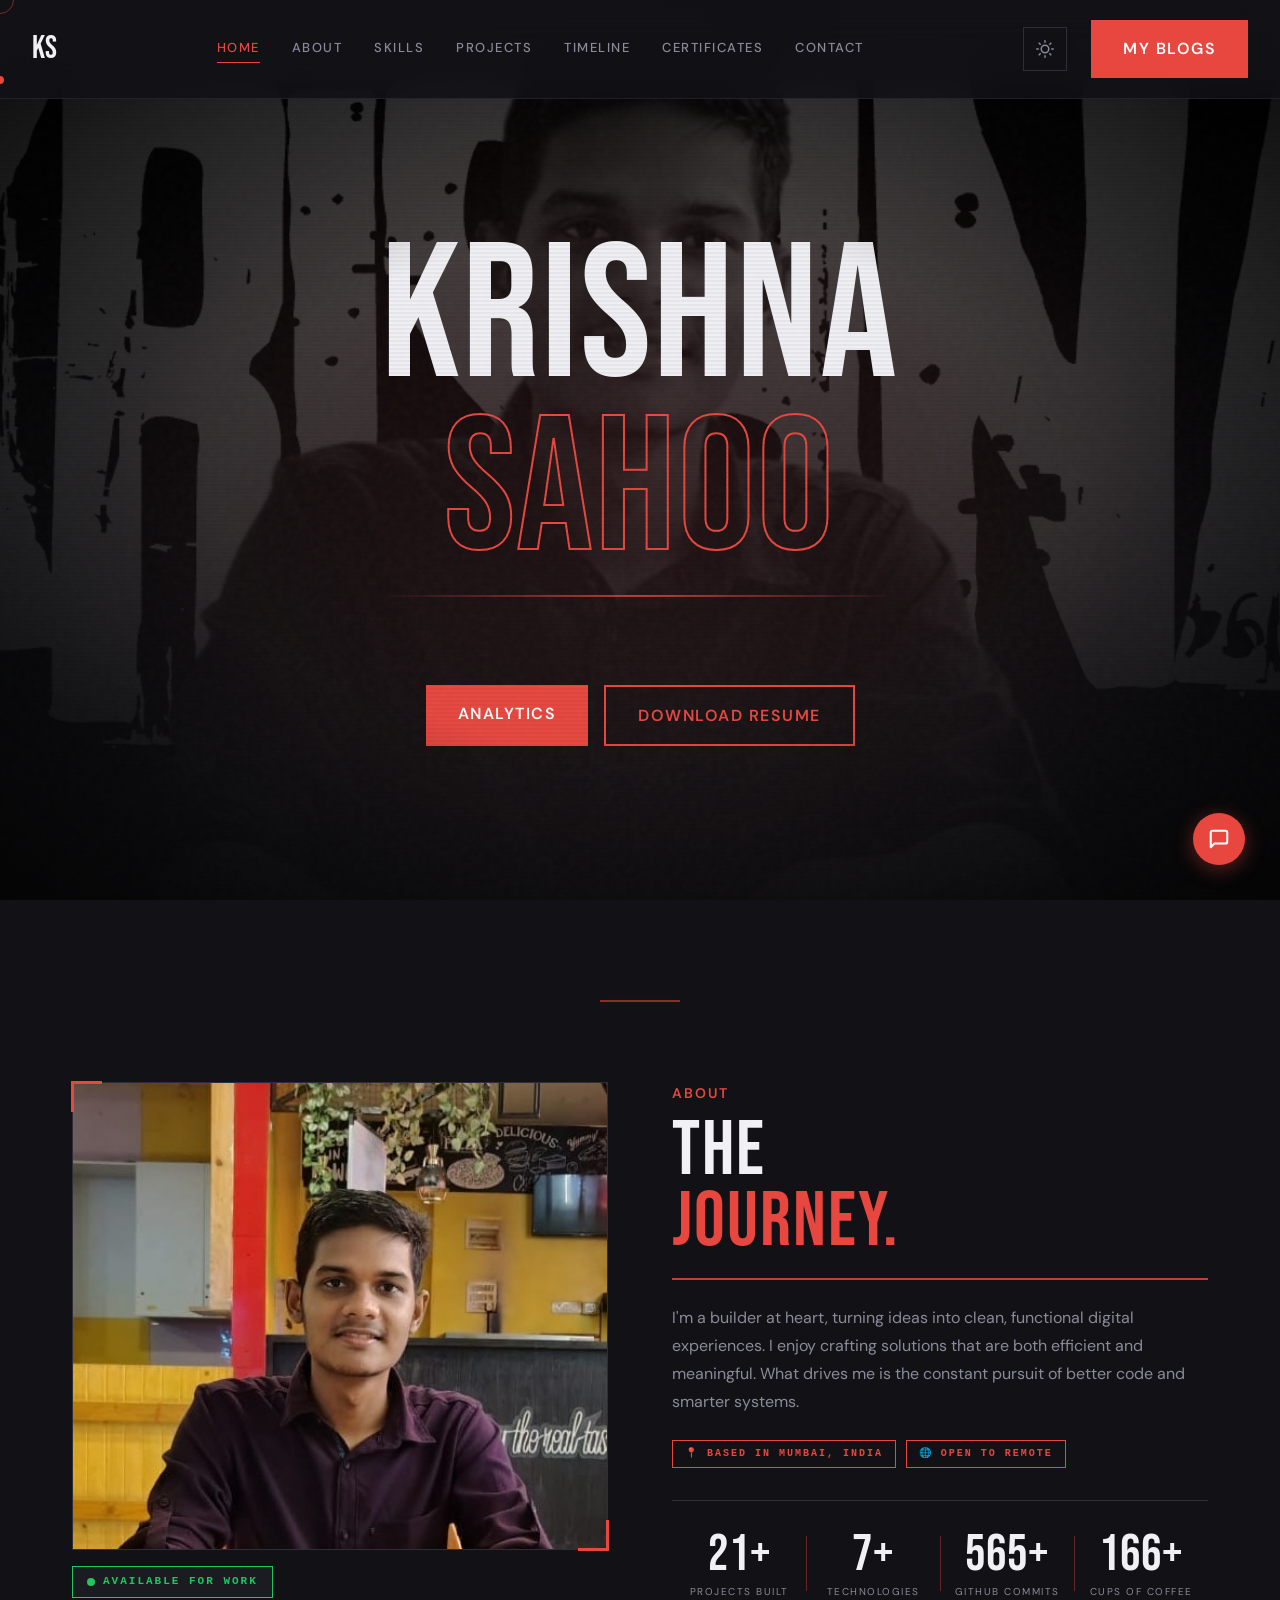
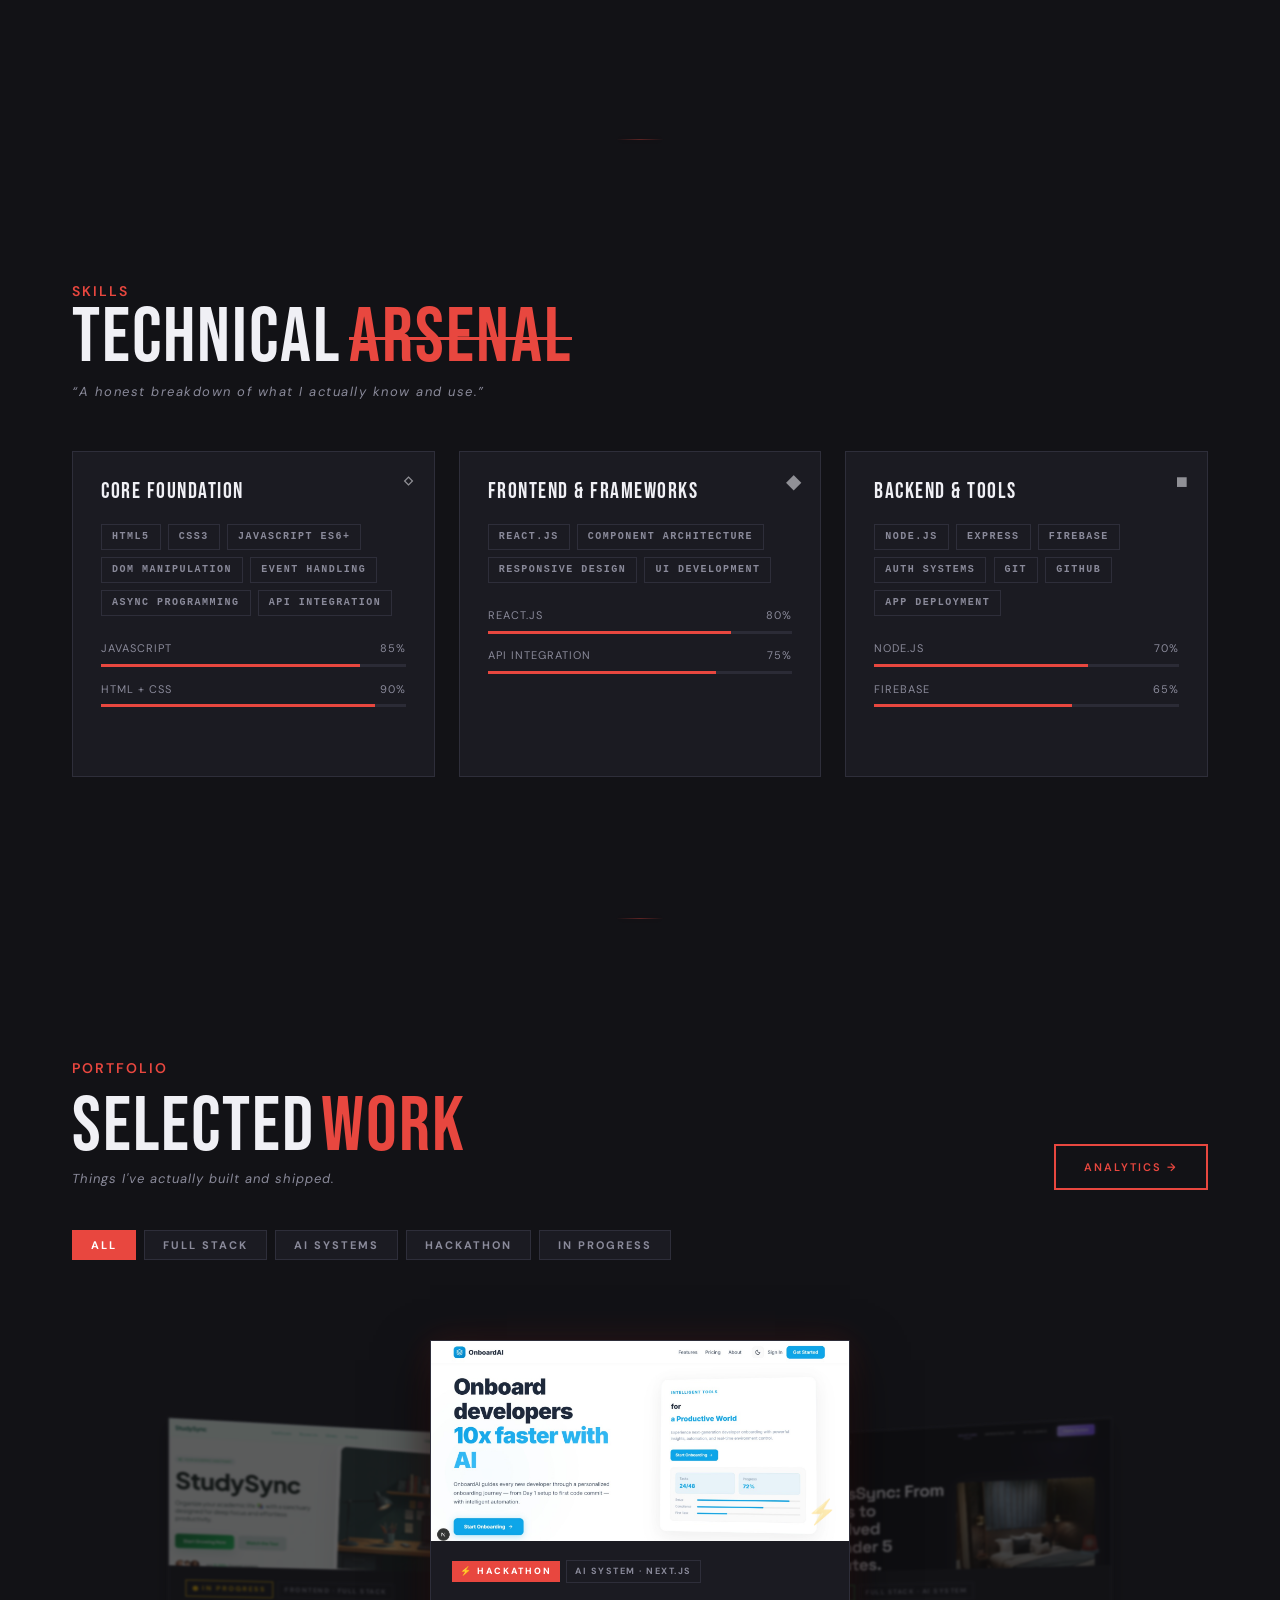
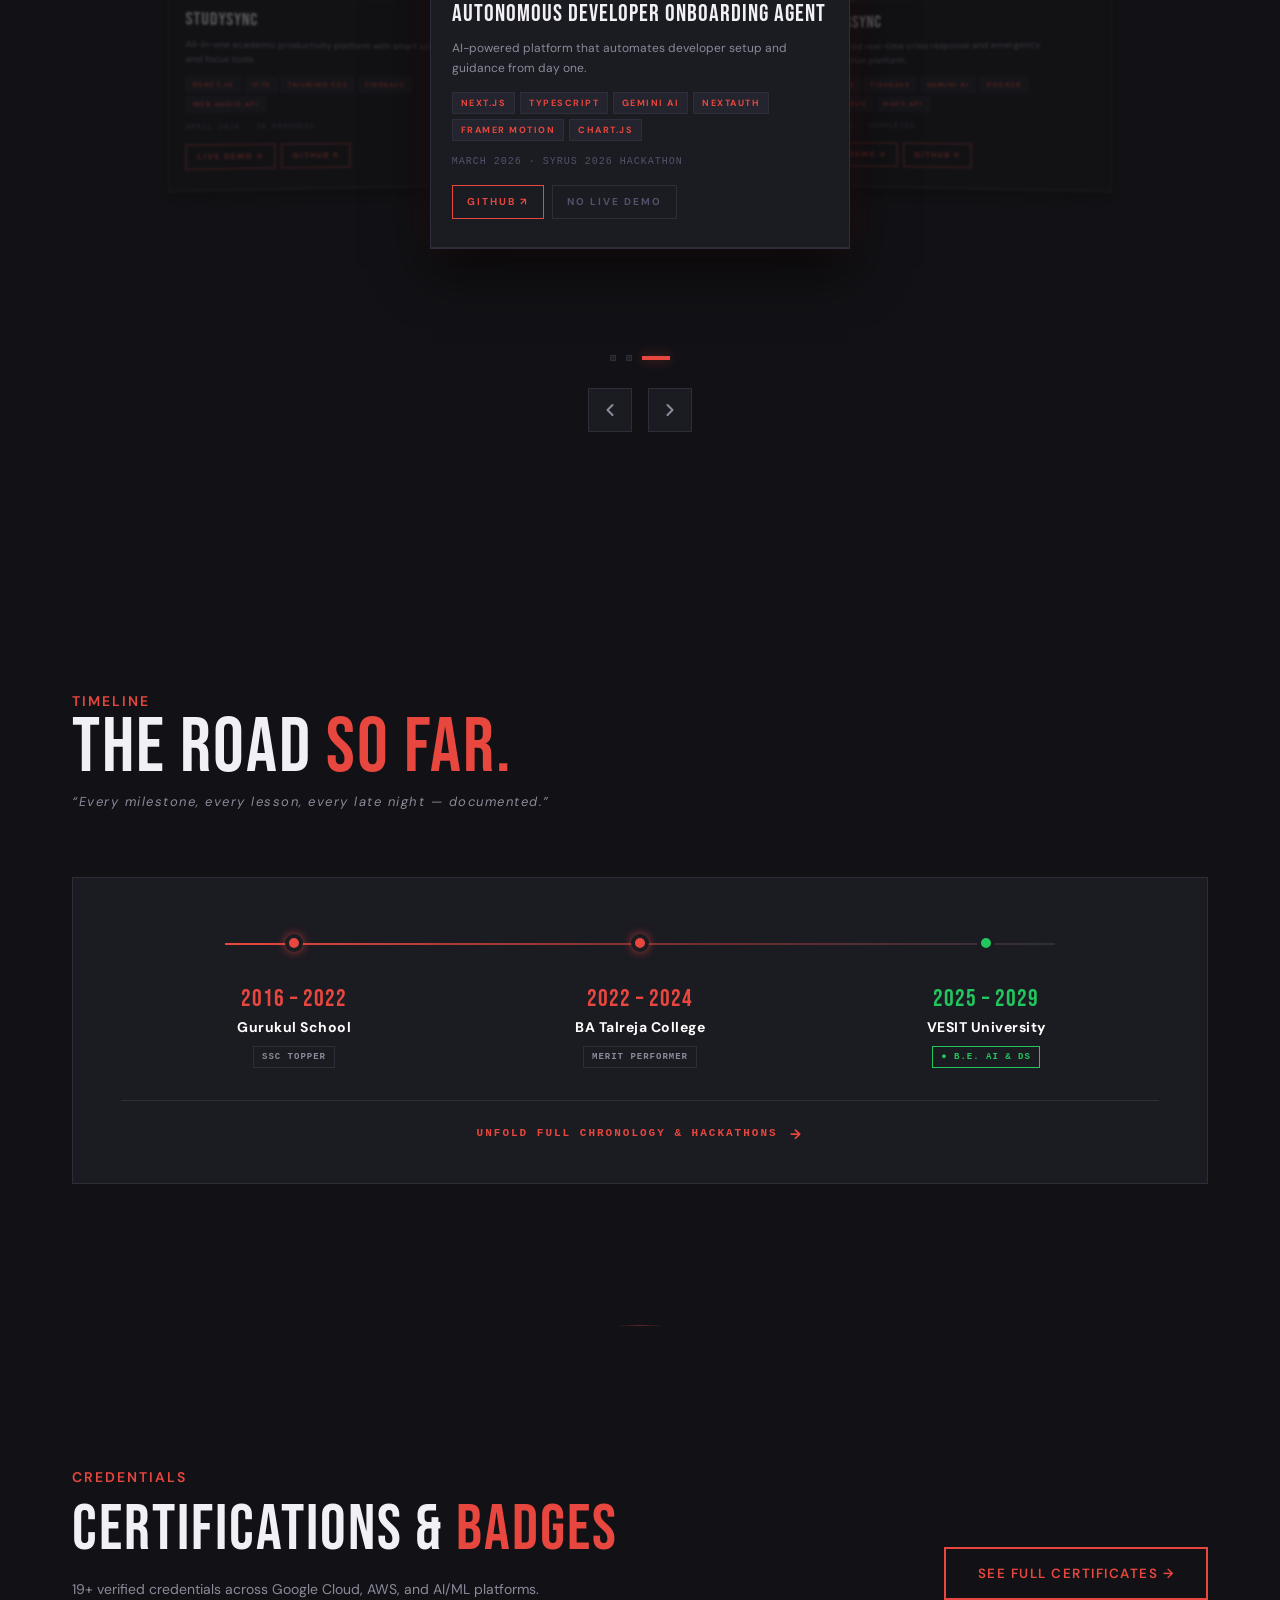
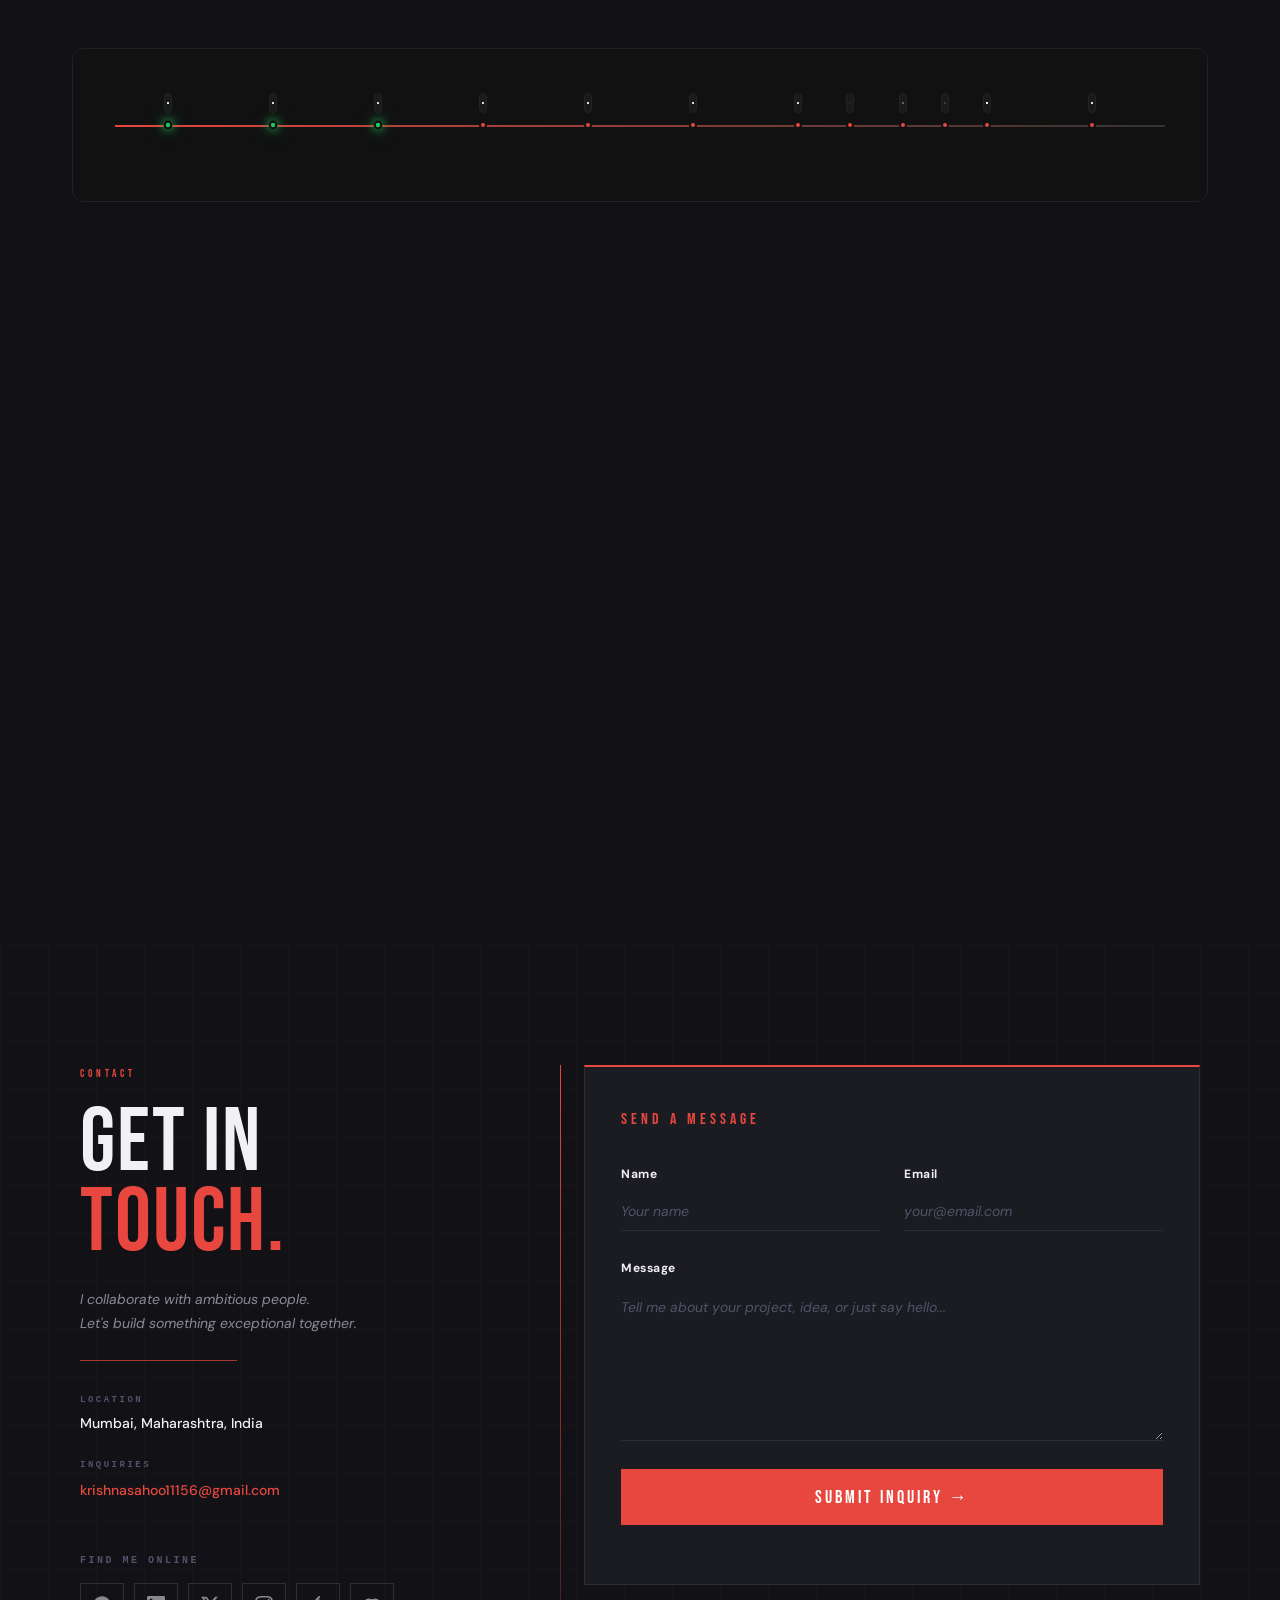
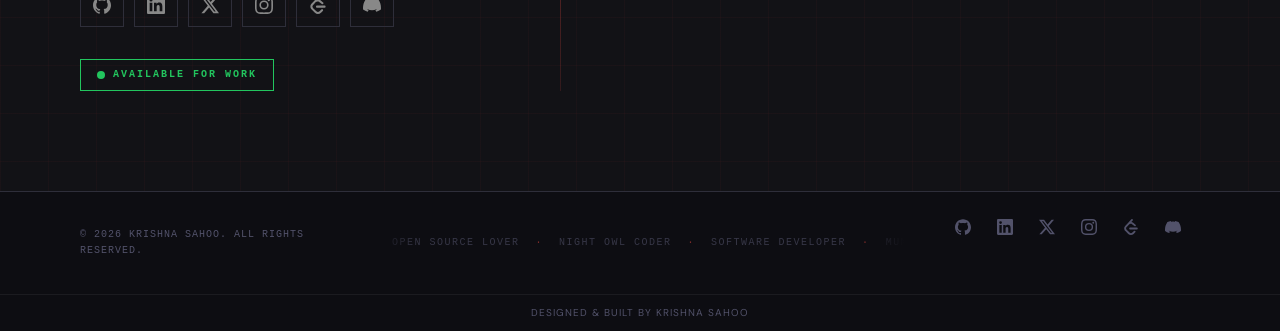
==== commit 8cdeef44: "feat: implement decorative image hover effects and add shared detail page CSS architecture" ====
--- a/index.html
+++ b/index.html
@@ -312,7 +312,6 @@
             min-height: 420px;
             flex: 1;
             position: relative;
-            overflow: hidden;
             border: 1px solid var(--border-color);
             transition: box-shadow var(--transition-base), transform var(--transition-slow);
         }
@@ -322,7 +321,29 @@
             box-shadow: 0 0 40px 6px rgba(232, 71, 63, 0.35);
         }
 
-        .about-image img {
+        /* Decorative offset border */
+        .about-image-border {
+            position: absolute;
+            inset: 0;
+            border: 2px solid var(--accent-color);
+            z-index: 0;
+            pointer-events: none;
+            transition: transform var(--transition-slow);
+        }
+
+        .about-image:hover .about-image-border {
+            transform: translate(-12px, -12px);
+        }
+
+        /* Inner container to clip the image zoom */
+        .about-image-inner {
+            position: absolute;
+            inset: 0;
+            overflow: hidden;
+            z-index: 1;
+        }
+
+        .about-image-inner img {
             position: absolute;
             inset: 0;
             width: 100%;
@@ -333,22 +354,23 @@
             transition: transform var(--transition-slow);
         }
 
-        .about-image:hover img {
+        .about-image:hover .about-image-inner img {
             transform: scale(1.04);
         }
 
         /* Red overlay on hover */
-        .about-image::after {
+        .about-image-inner::after {
             content: '';
             position: absolute;
             inset: 0;
             background: linear-gradient(135deg, rgba(232, 71, 63, 0.12), transparent 60%);
             transition: opacity var(--transition-base);
             opacity: 0;
-            z-index: 1;
-        }
-
-        .about-image:hover::after {
+            z-index: 2;
+            pointer-events: none;
+        }
+
+        .about-image:hover .about-image-inner::after {
             opacity: 1;
         }
 
@@ -362,22 +384,32 @@
             height: 28px;
             border-top: 3px solid #e8473f;
             border-left: 3px solid #e8473f;
-            z-index: 2;
+            z-index: 3;
             pointer-events: none;
-        }
-
-        /* CSS bracket — bottom-right via a pseudo on the wrapper */
-        .about-col-image::after {
+            transition: transform var(--transition-base);
+        }
+
+        .about-image:hover::before {
+            transform: translate(-8px, -8px);
+        }
+
+        /* CSS bracket — bottom-right */
+        .about-image::after {
             content: '';
             position: absolute;
-            bottom: 58px;
+            bottom: -2px;
             right: -2px;
-            /* above the badge */
             width: 28px;
             height: 28px;
             border-bottom: 3px solid #e8473f;
             border-right: 3px solid #e8473f;
+            z-index: 3;
             pointer-events: none;
+            transition: transform var(--transition-base);
+        }
+
+        .about-image:hover::after {
+            transform: translate(8px, 8px);
         }
 
         /* Availability badge */
@@ -1275,7 +1307,10 @@
             <!-- LEFT: image + availability badge -->
             <div class="about-col-image reveal-left" data-delay="0">
                 <div class="about-image">
-                    <img src="photo.jpeg" alt="Krishna Sahoo — My Journey" loading="lazy">
+                    <div class="about-image-border"></div>
+                    <div class="about-image-inner">
+                        <img src="photo.jpeg" alt="Krishna Sahoo — My Journey" loading="lazy">
+                    </div>
                 </div>
                 <div class="avail-badge">
                     <span class="avail-dot" aria-hidden="true"></span>
--- a/css/variables.css
+++ b/css/variables.css
@@ -1,19 +1,19 @@
 :root {
-  --bg-color: #0d0d10;
-  --surface-color: #16161a;
-  --surface-elevated: #1e1e24;
-  --surface-overlay: #22222a;
+  --bg-color: #121216;
+  --surface-color: #1b1b22;
+  --surface-elevated: #24242e;
+  --surface-overlay: #2b2b36;
   --accent-color: #e8473f;
   --accent-hover: #ff5a52;
   --text-primary: #f0f0f5;
   --text-secondary: #8a8a9a;
   --text-tertiary: #52526a;
-  --border-color: #2a2a35;
+  --border-color: #2e2e3a;
   --border-subtle: rgba(255, 255, 255, 0.06);
-  --footer-bg: #0a0a0e;
-  --mobile-overlay-bg: rgba(13, 13, 16, 0.96);
-  --navbar-bg: rgba(13, 13, 16, 0.82);
-  --navbar-bg-scrolled: rgba(13, 13, 16, 0.95);
+  --footer-bg: #0d0d12;
+  --mobile-overlay-bg: rgba(18, 18, 22, 0.96);
+  --navbar-bg: rgba(18, 18, 22, 0.82);
+  --navbar-bg-scrolled: rgba(18, 18, 22, 0.95);
   --navbar-border: rgba(255, 255, 255, 0.07);
   --navbar-shadow: rgba(0, 0, 0, 0.45);
   --navbar-shadow-border: rgba(255, 255, 255, 0.06);
@@ -42,21 +42,21 @@
 }
 
 :root[data-theme="light"] {
-  --bg-color: #f7f7f9;
-  --surface-color: #ffffff;
-  --surface-elevated: #f0f0f4;
-  --surface-overlay: #e5e5eb;
+  --bg-color: #f0f2f5;
+  --surface-color: #f7f9fc;
+  --surface-elevated: #ebeff4;
+  --surface-overlay: #e1e6ee;
   --accent-color: #d33a32;
   --accent-hover: #b82a22;
   --text-primary: #121217;
   --text-secondary: #52526a;
   --text-tertiary: #8a8a9a;
-  --border-color: #e2e2e9;
+  --border-color: #d8dde6;
   --border-subtle: rgba(0, 0, 0, 0.06);
-  --footer-bg: #eaeaea;
-  --mobile-overlay-bg: rgba(247, 247, 249, 0.96);
-  --navbar-bg: rgba(247, 247, 249, 0.82);
-  --navbar-bg-scrolled: rgba(247, 247, 249, 0.95);
+  --footer-bg: #e2e5ea;
+  --mobile-overlay-bg: rgba(240, 242, 245, 0.96);
+  --navbar-bg: rgba(240, 242, 245, 0.82);
+  --navbar-bg-scrolled: rgba(240, 242, 245, 0.95);
   --navbar-border: rgba(0, 0, 0, 0.07);
   --navbar-shadow: rgba(0, 0, 0, 0.05);
   --navbar-shadow-border: rgba(0, 0, 0, 0.06);
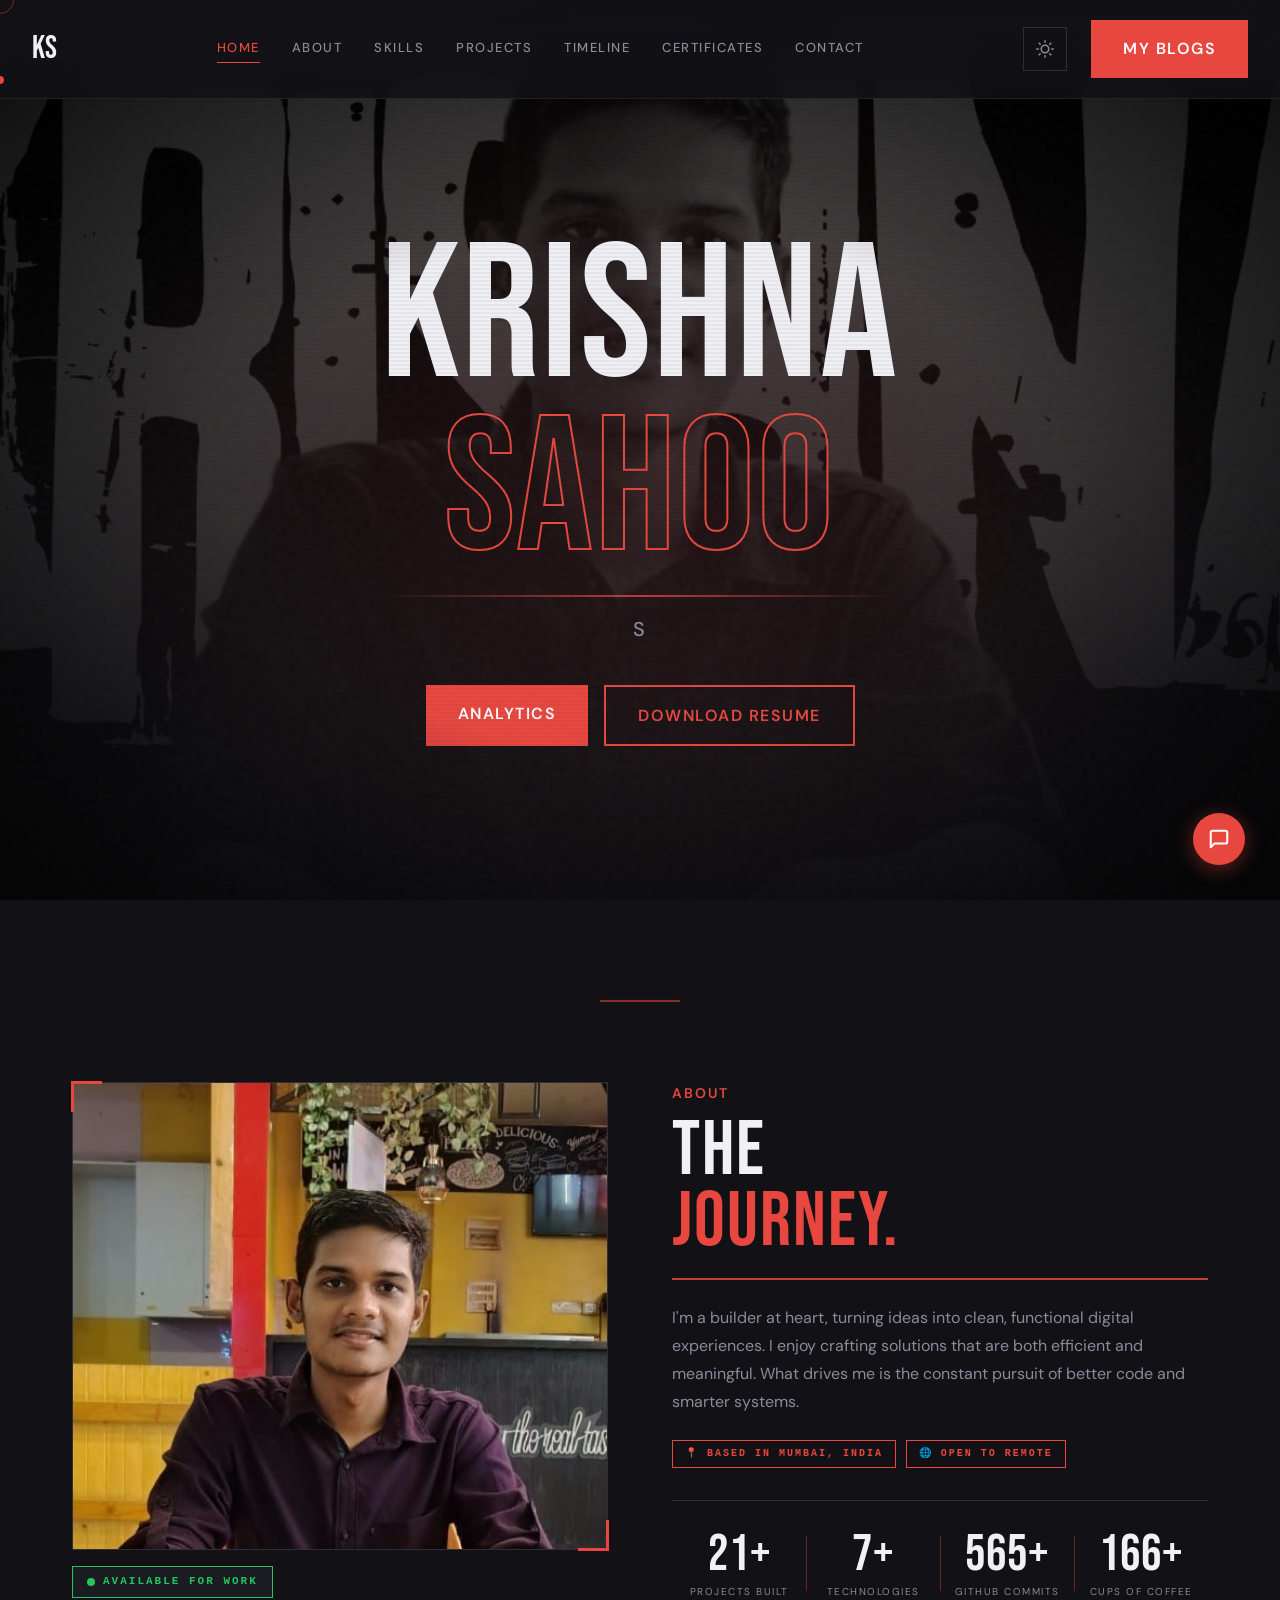
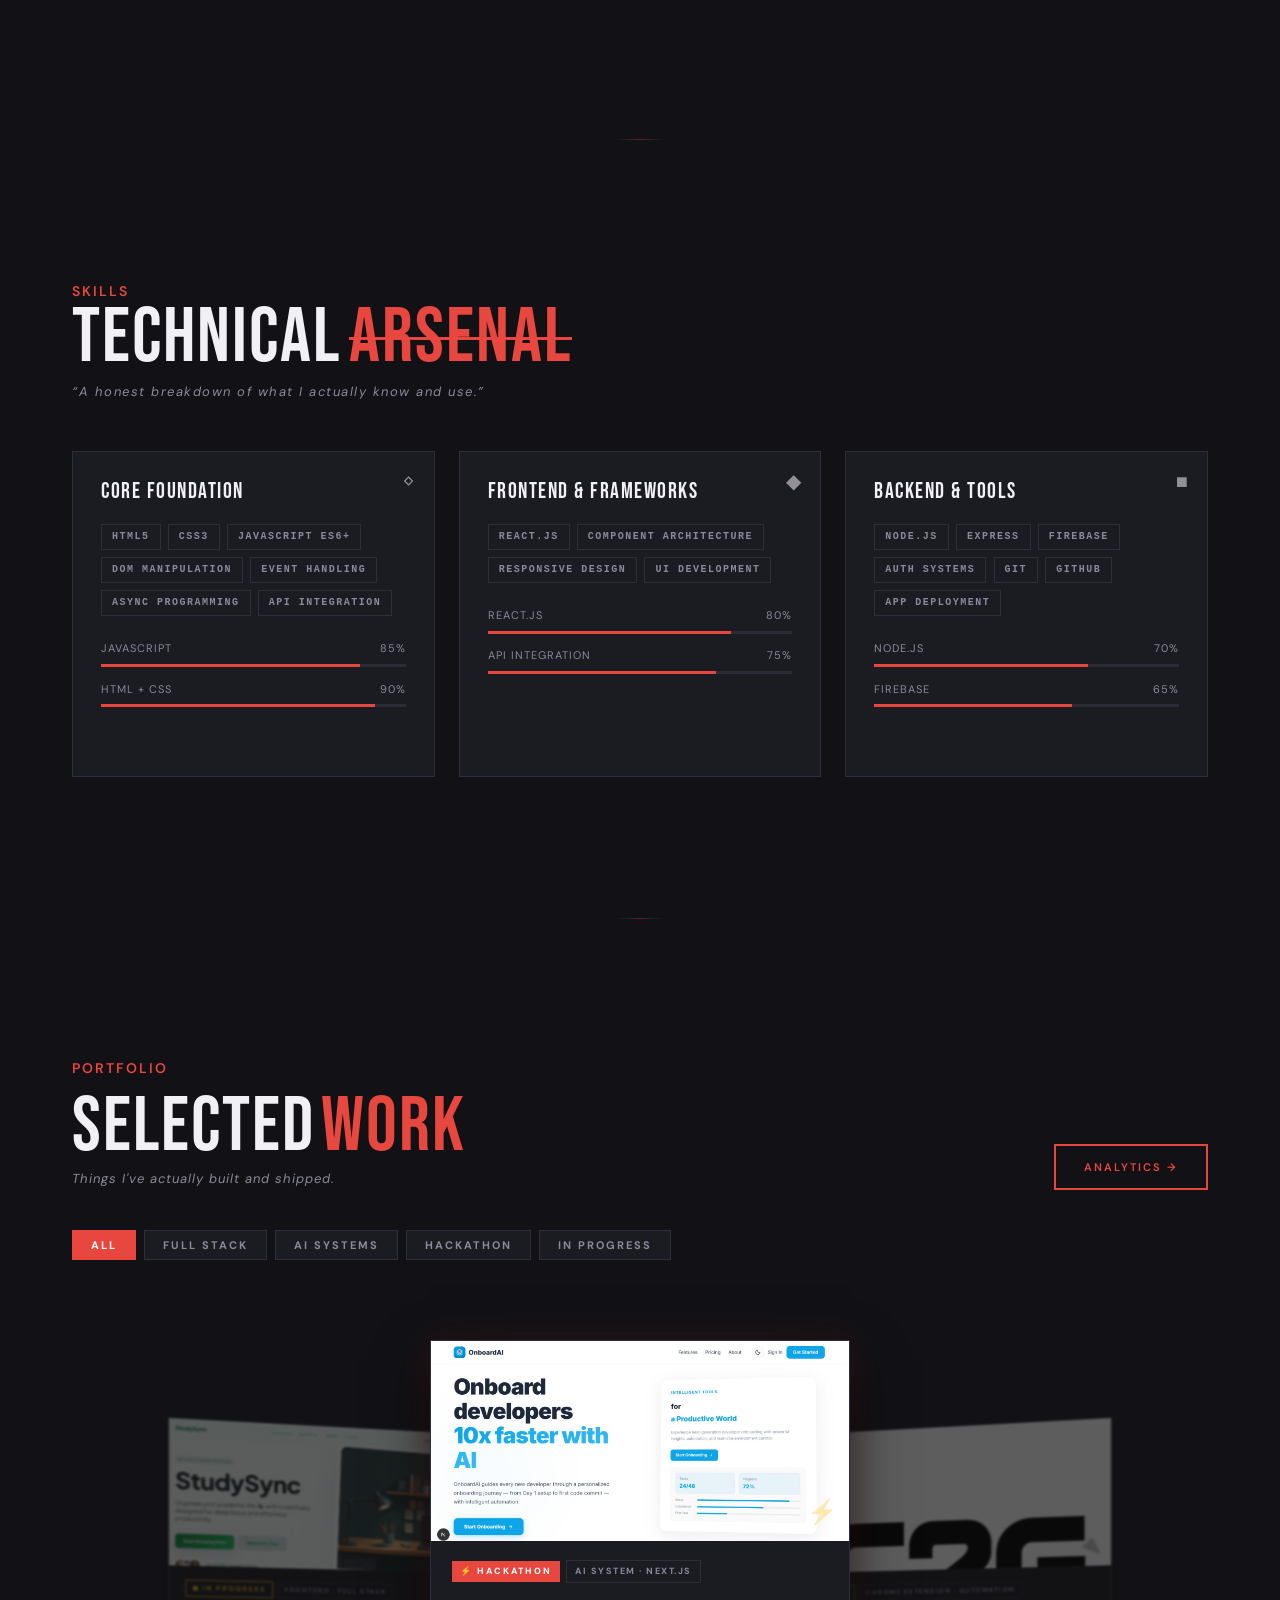
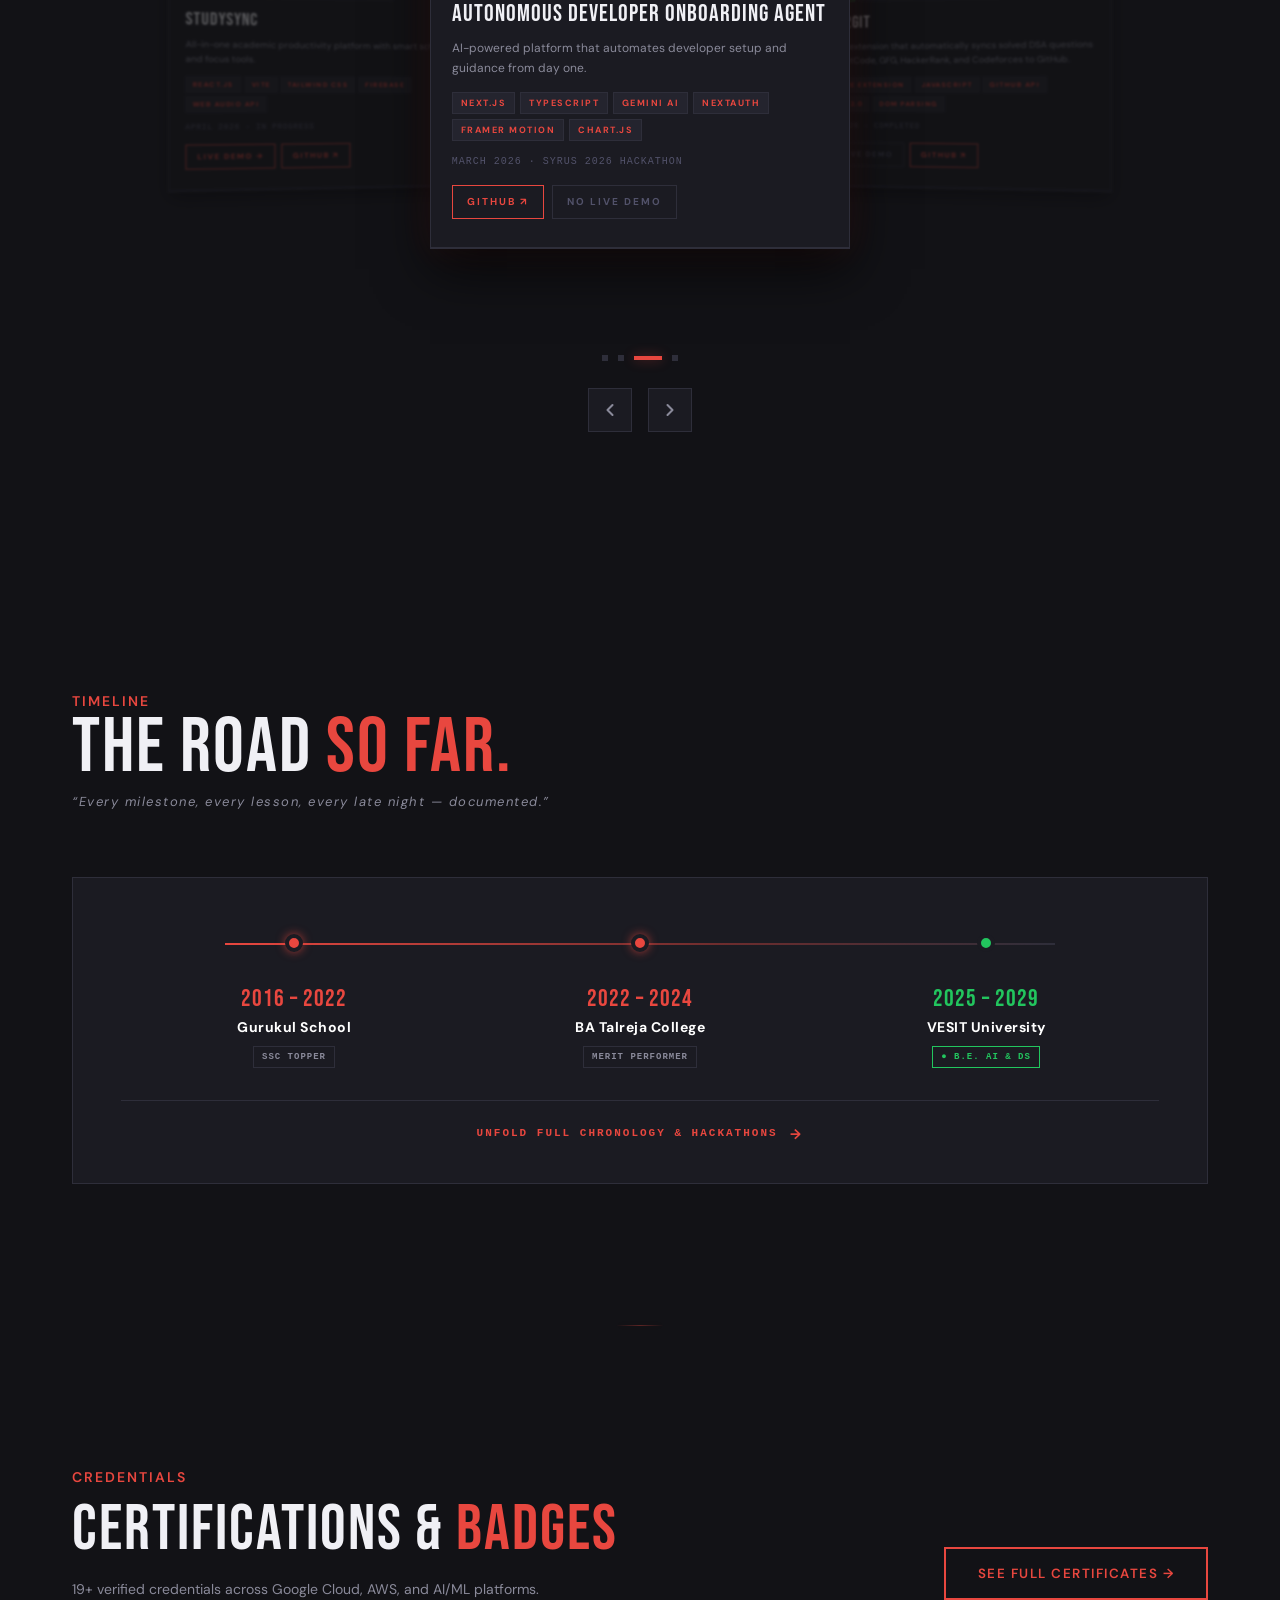
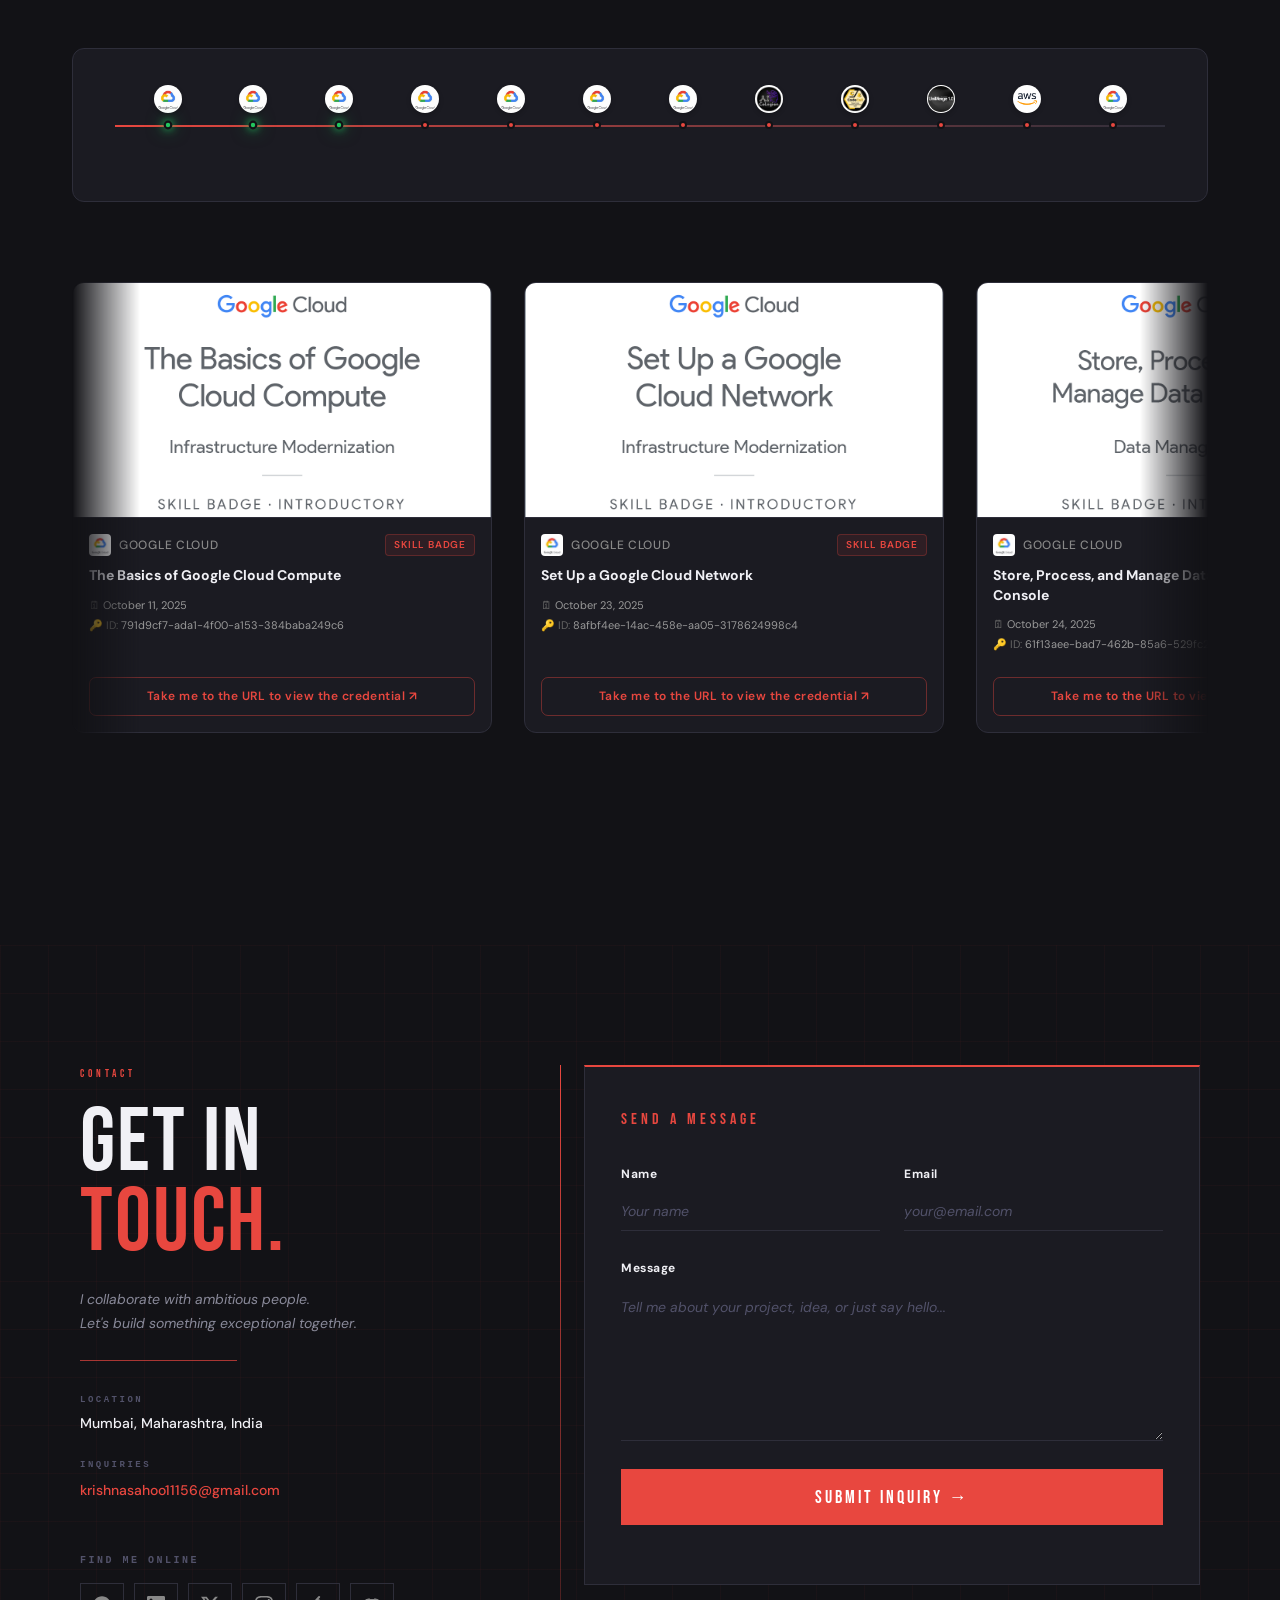
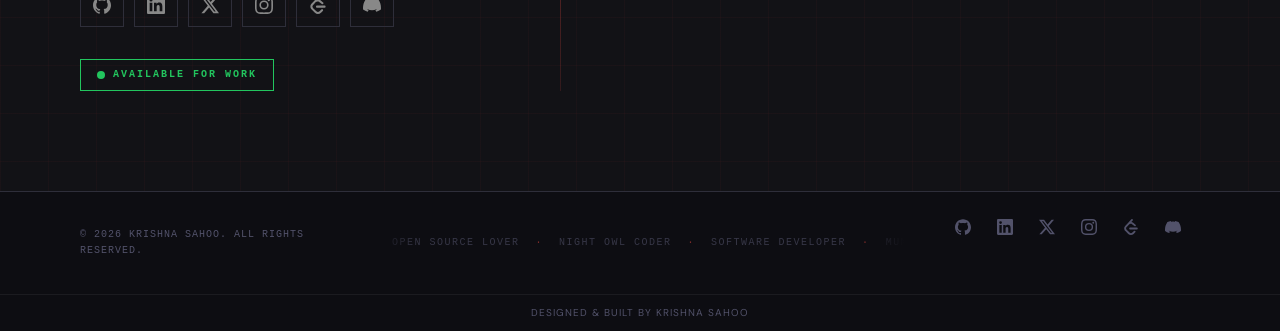
==== commit 518d9b72: "feat: add Code2Git project entry, expand FAQ, and implement cinematic page loader with scrolling UI " ====
--- a/index.html
+++ b/index.html
@@ -1632,6 +1632,45 @@
                             <li>Gemini AI assistant for onboarding guidance</li>
                             <li>Local environment agent verifies dev tools</li>
                             <li>HR dashboard with real-time analytics</li>
+                        </ul>
+                    </div>
+                </div>
+
+                <!-- Card 4: Code2Git -->
+                <div class="proj-card" data-id="code2git" data-filter="full-stack" data-delay="600">
+                    <div class="proj-thumb">
+                        <img src="projectimage/c2g.png" alt="Code2Git screenshot"
+                            onerror="this.style.display='none';this.nextElementSibling.style.display='flex'">
+                        <div class="proj-thumb-ph" style="display:none">CODE2GIT</div>
+                        <div class="proj-thumb-overlay"><span>VIEW PROJECT</span></div>
+                        <span class="proj-thumb-icon">🔌</span>
+                    </div>
+                    <div class="proj-body">
+                        <div class="proj-badges">
+                            <span class="badge-live"><span class="badge-dot-g"></span>LIVE</span>
+                            <span class="badge-cat">CHROME EXTENSION · AUTOMATION</span>
+                        </div>
+                        <div class="proj-title">Code2Git</div>
+                        <p class="proj-oneliner">Chrome extension that automatically syncs solved DSA questions from LeetCode, GFG, HackerRank, and Codeforces to GitHub.</p>
+                        <div class="proj-tags">
+                            <span class="proj-tag">Chrome Extension</span>
+                            <span class="proj-tag">JavaScript</span>
+                            <span class="proj-tag">GitHub API</span>
+                            <span class="proj-tag">OAuth 2.0</span>
+                            <span class="proj-tag">DOM Parsing</span>
+                        </div>
+                        <div class="proj-timeline">June 2026 · Completed</div>
+                        <div class="proj-actions">
+                            <span class="proj-btn-ghost">NO LIVE DEMO</span>
+                            <a href="https://github.com/krishnasahoo11156/Code2Git" target="_blank" rel="noopener"
+                                class="proj-btn">GITHUB ↗</a>
+                        </div>
+                    </div>
+                    <div class="proj-highlights">
+                        <ul>
+                            <li>Automated solution extraction & parsing</li>
+                            <li>Supports LeetCode, GFG, HackerRank & Codeforces</li>
+                            <li>Direct GitHub API integration with secure OAuth</li>
                         </ul>
                     </div>
                 </div>
--- a/css/projects-base.css
+++ b/css/projects-base.css
@@ -220,7 +220,7 @@
 .proj-dot {
     width: 6px;
     height: 6px;
-    background: #222;
+    background: var(--border-color);
     border: 1px solid var(--border-color);
     cursor: pointer;
     transition: all 0.3s cubic-bezier(0.25, 1, 0.45, 1);
@@ -229,7 +229,7 @@
 }
 
 .proj-dot:hover {
-    background: #444;
+    background: var(--text-secondary);
     border-color: var(--accent-color);
 }
 
@@ -291,7 +291,7 @@
     height: 200px;
     position: relative;
     overflow: hidden;
-    background: #12121a;
+    background: var(--bg-color);
 }
 .proj-thumb img {
     position: absolute;
--- a/css/polish.css
+++ b/css/polish.css
@@ -1423,14 +1423,14 @@
 /* Timeline Container */
 .certs-timeline-container {
     width: 100%;
-    background: #111111;
-    border: 1px solid #222222;
+    background: var(--surface-color);
+    border: 1px solid var(--border-color);
     border-radius: 12px;
     padding: 2.25rem 2rem;
     margin-bottom: 3rem;
     overflow-x: auto;
     scrollbar-width: thin;
-    scrollbar-color: #333 #111;
+    scrollbar-color: var(--border-color) var(--surface-color);
 }
 
 .certs-timeline-container::-webkit-scrollbar {
@@ -1438,11 +1438,11 @@
 }
 
 .certs-timeline-container::-webkit-scrollbar-track {
-    background: #111;
+    background: var(--surface-color);
 }
 
 .certs-timeline-container::-webkit-scrollbar-thumb {
-    background: #333;
+    background: var(--border-color);
     border-radius: 2px;
 }
 
@@ -1459,7 +1459,7 @@
     left: 0;
     right: 0;
     height: 2px;
-    background: linear-gradient(to right, #e8473f, #333);
+    background: linear-gradient(to right, var(--accent-color), var(--border-color));
     z-index: 1;
 }
 
@@ -1478,6 +1478,8 @@
     align-items: center;
     cursor: pointer;
     transition: transform 0.2s ease;
+    width: 8px;
+    height: 8px;
 }
 
 /* Invisible hover helper to expand the target area */
@@ -1500,38 +1502,42 @@
     width: 8px;
     height: 8px;
     border-radius: 50%;
-    background: #e8473f;
-    border: 2px solid #111;
+    background: var(--accent-color);
+    border: 2px solid var(--bg-color);
     transition: background 0.2s, box-shadow 0.2s, transform 0.2s;
     position: relative;
     z-index: 2;
+    flex-shrink: 0;
 }
 
 .certs-timeline-node:hover .certs-timeline-dot,
 .certs-timeline-node.active .certs-timeline-dot {
-    background: #ffffff;
-    box-shadow: 0 0 10px #e8473f, 0 0 20px #e8473f;
+    background: var(--text-primary);
+    box-shadow: 0 0 10px var(--accent-color), 0 0 20px var(--accent-color);
     transform: scale(1.3);
 }
 
 .certs-timeline-logo {
-    width: 20px;
-    height: 20px;
+    width: 28px;
+    height: 28px;
     object-fit: contain;
-    border-radius: 4px;
+    border-radius: 50%;
     margin-bottom: 8px;
     position: absolute;
-    top: -28px;
+    top: -36px;
     transition: transform 0.2s;
-    background: #1a1a1a;
-    border: 1px solid #222;
-    padding: 2px;
+    background: #ffffff;
+    border: 1.5px solid transparent; /* Transparent border so it's invisible by default */
+    padding: 0; /* Remove padding to let the logo image fill the circle completely */
     z-index: 2;
-}
-
-.certs-timeline-node:hover .certs-timeline-logo {
-    transform: scale(1.2);
-    border-color: #e8473f44;
+    max-width: none;
+    box-shadow: 0 2px 5px rgba(0, 0, 0, 0.2);
+}
+
+.certs-timeline-node:hover .certs-timeline-logo,
+.certs-timeline-node.active .certs-timeline-logo {
+    transform: scale(1.15);
+    border-color: var(--accent-color); /* Add accent color border highlight on hover and when active */
 }
 
 .certs-timeline-label {
@@ -1565,7 +1571,7 @@
 
 .certs-timeline-node.visible-in-marquee:hover .certs-timeline-dot,
 .certs-timeline-node.visible-in-marquee.active .certs-timeline-dot {
-    background: #ffffff;
+    background: var(--text-primary);
     box-shadow: 0 0 10px #22c55e, 0 0 20px #22c55e;
     transform: scale(1.3);
 }
@@ -1615,8 +1621,8 @@
 .cert-card {
   width: 420px;
   min-height: 400px;
-  background: #111111;
-  border: 1px solid #222222;
+  background: var(--surface-color);
+  border: 1px solid var(--border-color);
   border-radius: 12px;
   overflow: hidden;
   display: flex;
@@ -1650,8 +1656,8 @@
   width: 100%;
   aspect-ratio: 16/9;
   overflow: hidden;
-  background: #1a1a1a;
-  border-bottom: 1px solid #222;
+  background: var(--surface-elevated);
+  border-bottom: 1px solid var(--border-color);
 }
 
 .cert-card .cert-image-wrapper img {
@@ -1697,7 +1703,7 @@
 .cert-card .cert-title {
   font-size: 14px;
   font-weight: 700;
-  color: #ffffff;
+  color: var(--text-primary);
   line-height: 1.4;
 }
 
@@ -1745,9 +1751,9 @@
   font-size: 10px;
   padding: 2px 7px;
   border-radius: 99px;
-  background: #1e1e1e;
-  border: 1px solid #2e2e2e;
-  color: #aaa;
+  background: var(--surface-elevated);
+  border: 1px solid var(--border-color);
+  color: var(--text-secondary);
 }
 
 .cert-card .cert-cta {
@@ -1795,34 +1801,6 @@
   letter-spacing: 0.03em;
 }
 
-:root[data-theme="light"] .cert-card {
-  background: #fdfdfd;
-  border-color: #e0e0e0;
-}
-:root[data-theme="light"] .cert-card .cert-title {
-  color: #1a1a1a;
-}
-:root[data-theme="light"] .cert-card .cert-skill-tag {
-  background: #f0f0f0;
-  border-color: #e0e0e0;
-  color: #555;
-}
-:root[data-theme="light"] .certs-timeline-container {
-  background: #f9f9f9;
-  border-color: #e0e0e0;
-}
-:root[data-theme="light"] .certs-timeline-node:hover .certs-timeline-dot,
-:root[data-theme="light"] .certs-timeline-node.active .certs-timeline-dot {
-  background: #000;
-}
-:root[data-theme="light"] .certs-timeline-dot {
-  border-color: #f9f9f9;
-}
-:root[data-theme="light"] .certs-timeline-node:hover .certs-timeline-label,
-:root[data-theme="light"] .certs-timeline-node.active .certs-timeline-label {
-  color: #000;
-}
-
 :root[data-theme="light"] .certs-timeline-node.visible-in-marquee:hover .certs-timeline-label,
 :root[data-theme="light"] .certs-timeline-node.visible-in-marquee.active .certs-timeline-label {
   color: #16a34a;
--- a/css/github-stats.css
+++ b/css/github-stats.css
@@ -356,8 +356,8 @@
     bottom: 150%;
     left: 50%;
     transform: translateX(-50%) translateY(8px);
-    background: #0d0d10;
-    color: #f0f0f5;
+    background: var(--bg-color);
+    color: var(--text-primary);
     border: 1px solid var(--border-color);
     padding: 5px 10px;
     border-radius: 4px;
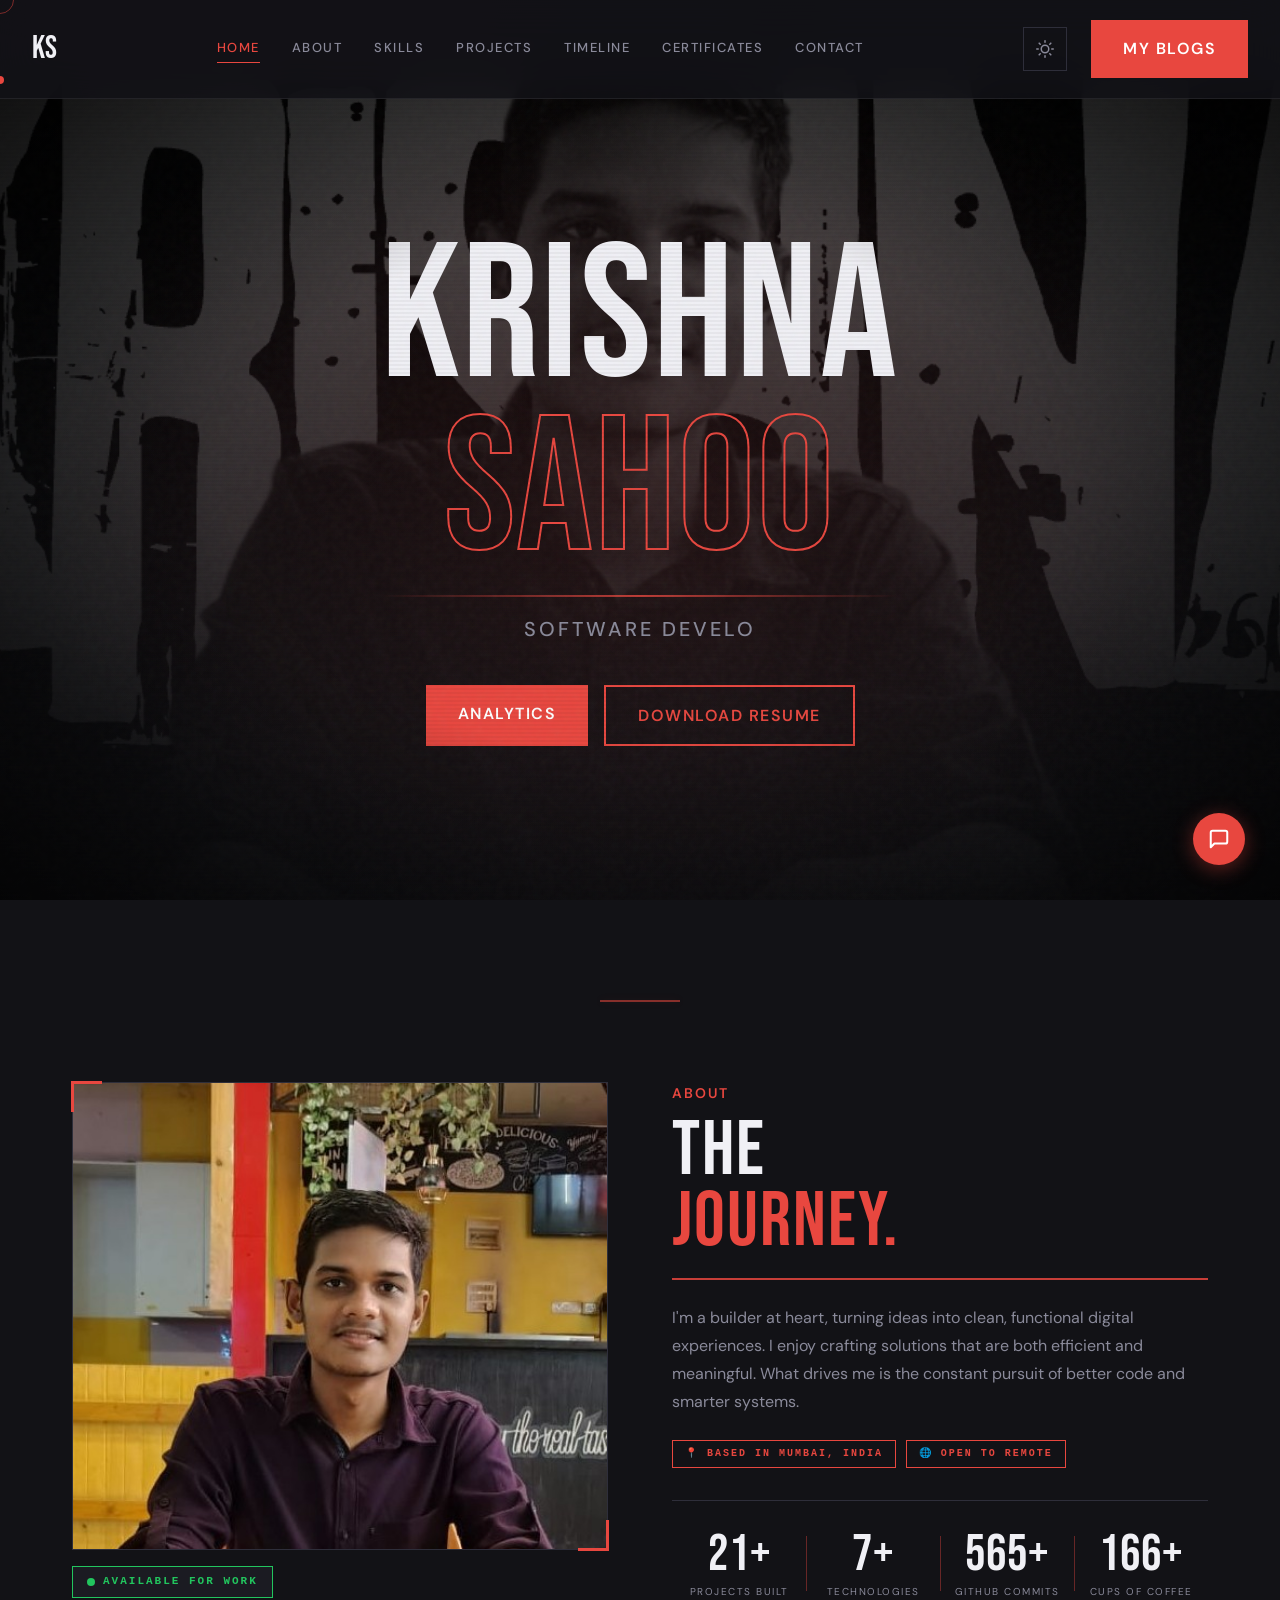
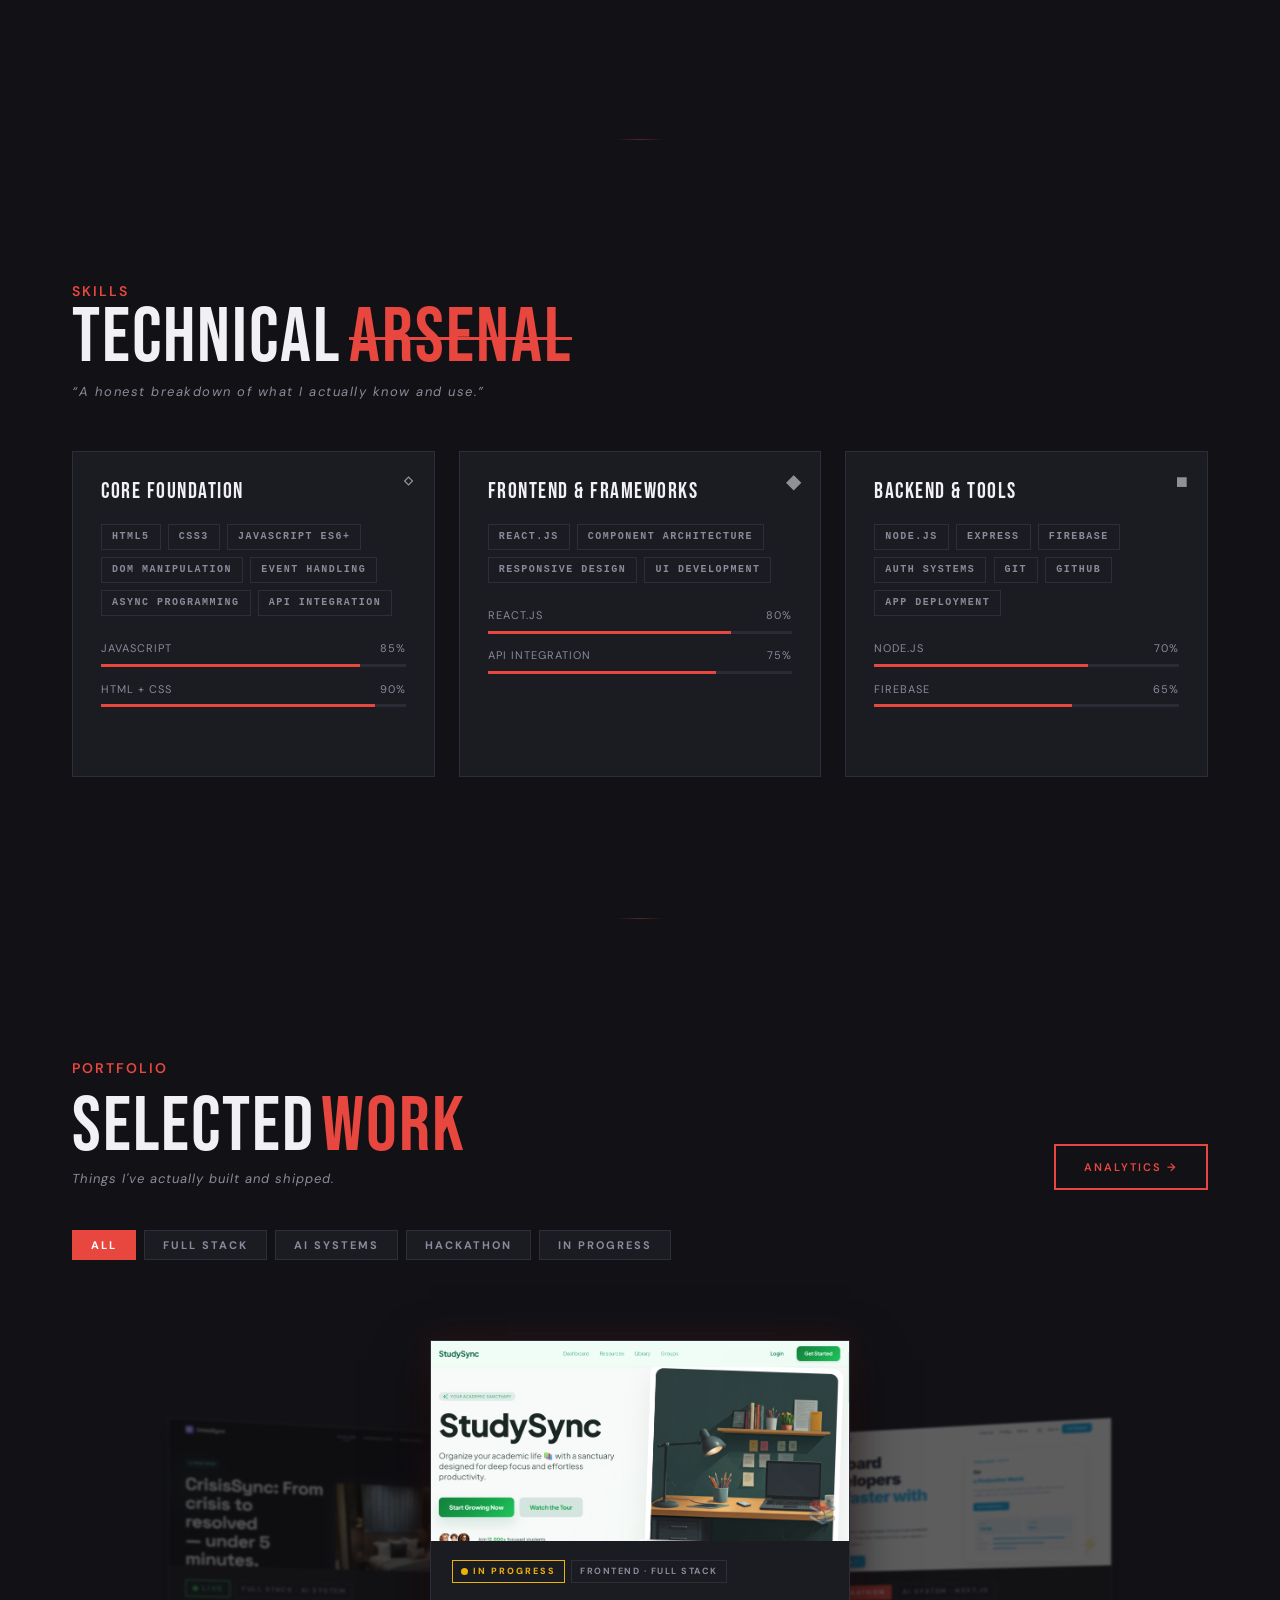
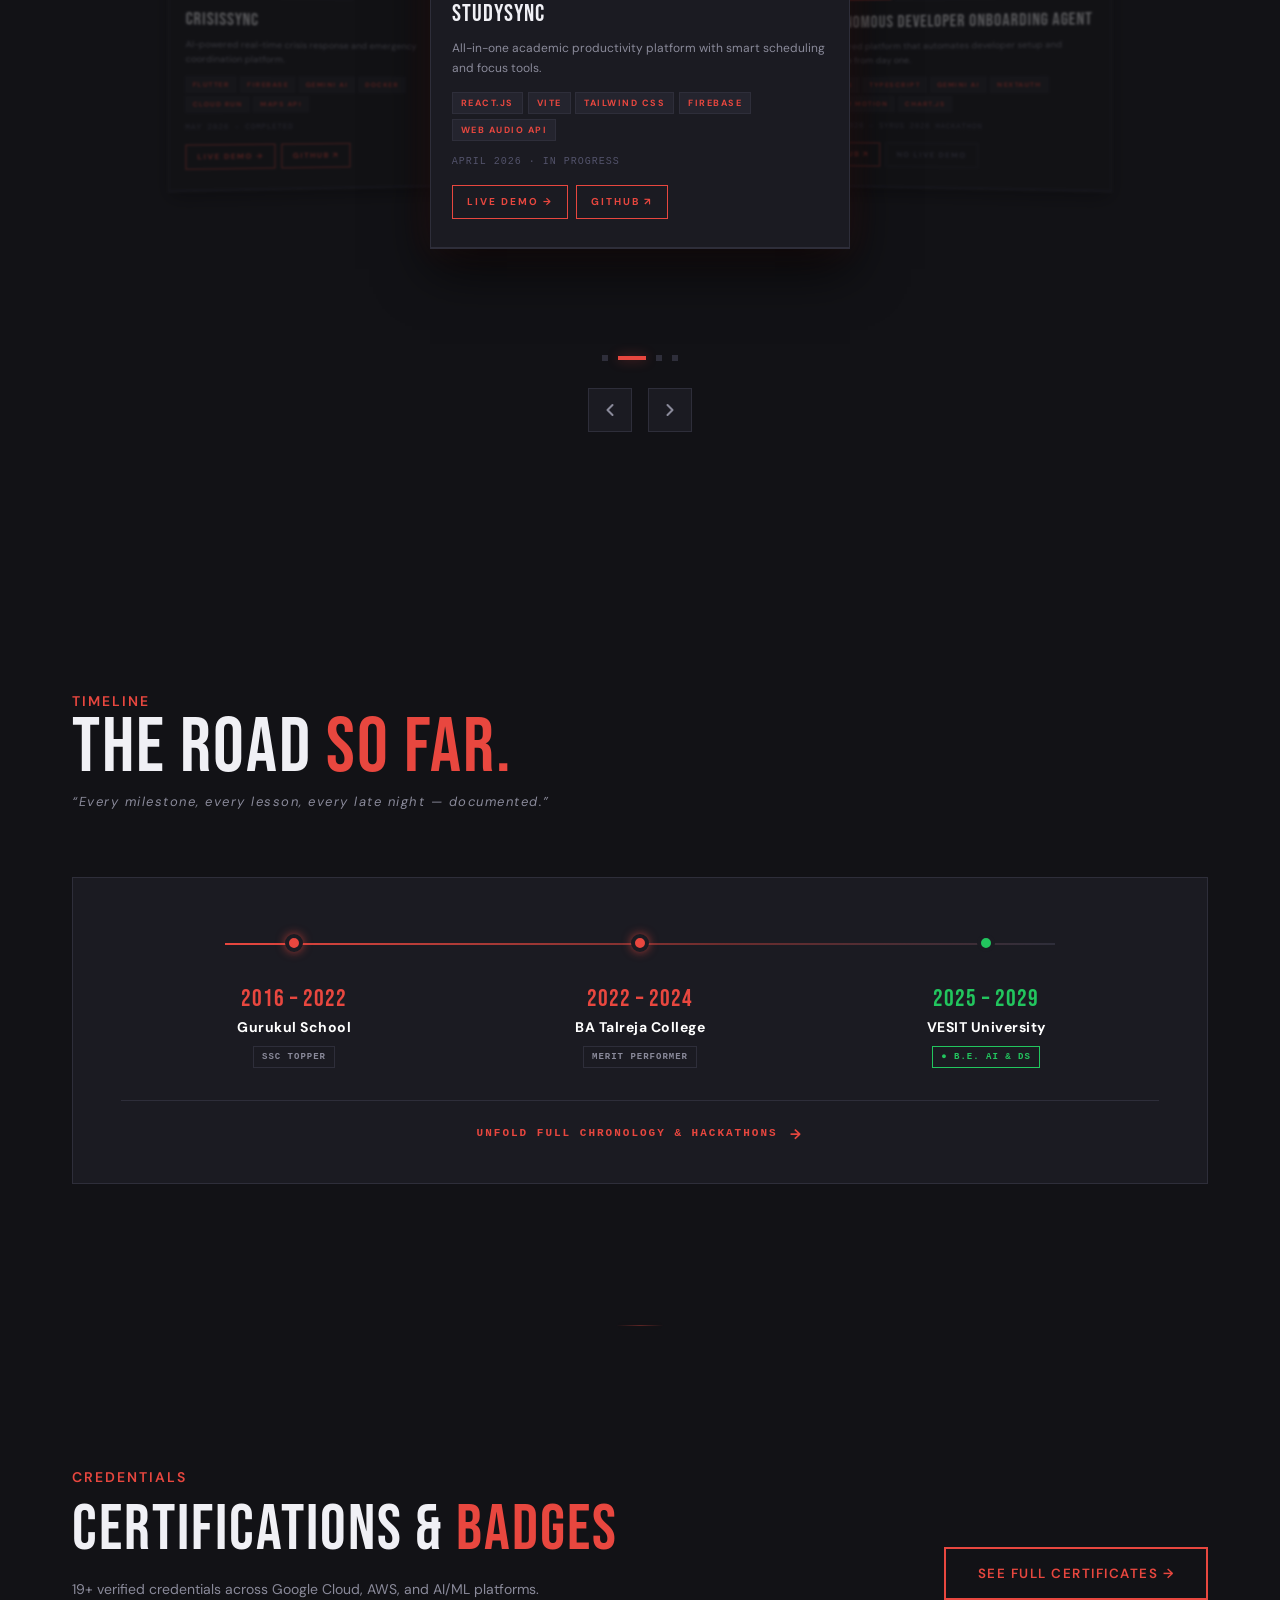
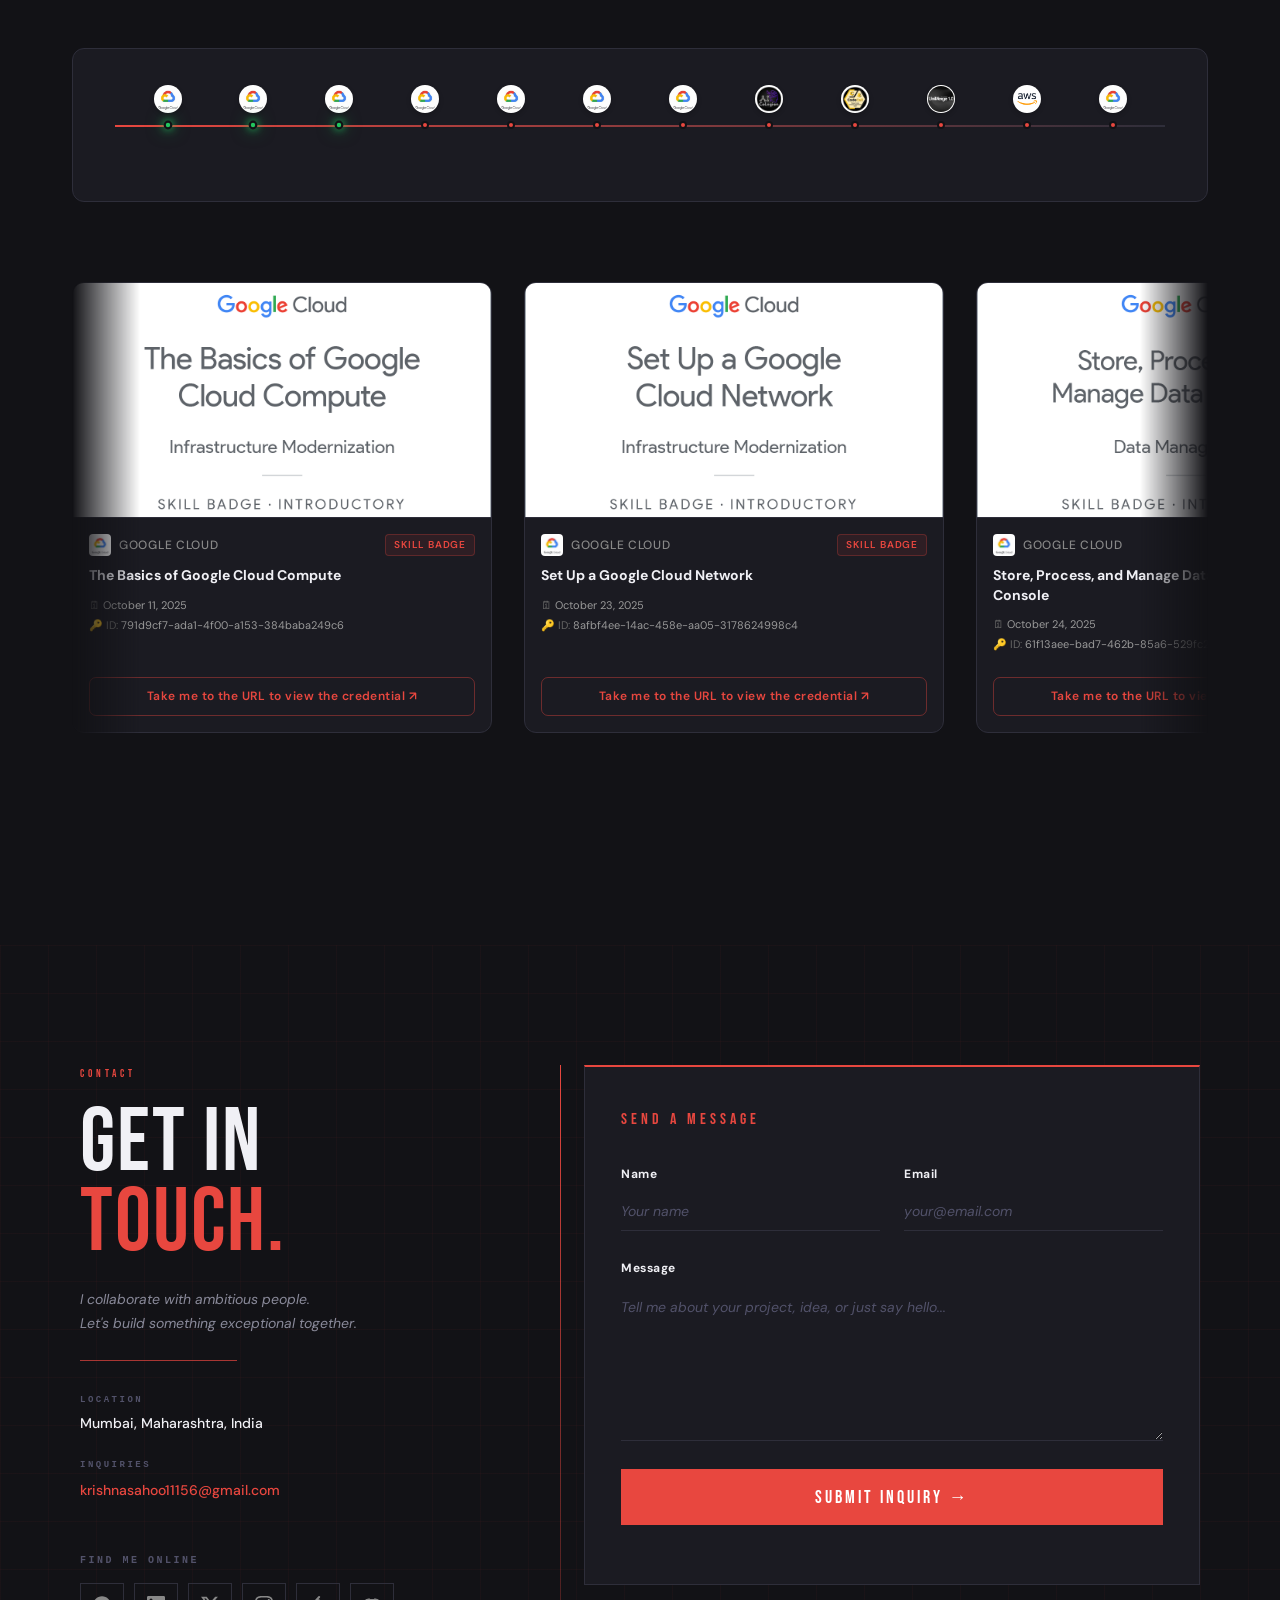
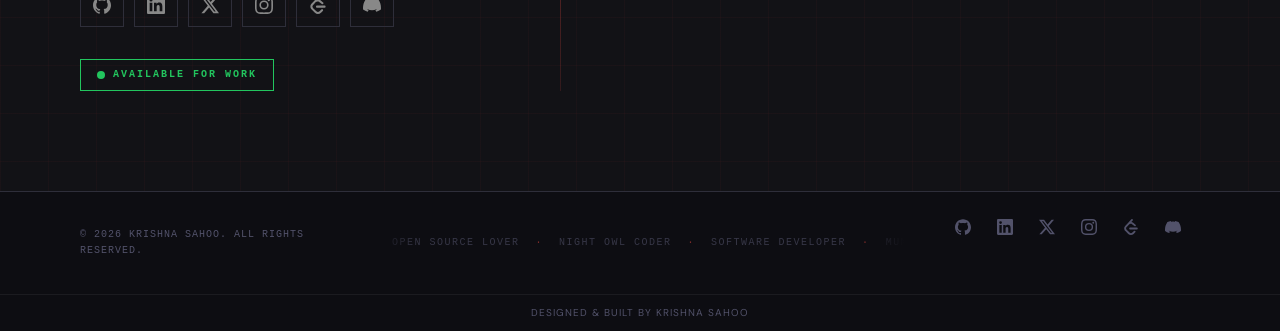
==== commit 4b5a6ffa: "adjusting project logo" ====
--- a/index.html
+++ b/index.html
@@ -1640,6 +1640,7 @@
                 <div class="proj-card" data-id="code2git" data-filter="full-stack" data-delay="600">
                     <div class="proj-thumb">
                         <img src="projectimage/c2g.png" alt="Code2Git screenshot"
+                            style="object-fit: contain; object-position: center center; background-color: #ffffff;"
                             onerror="this.style.display='none';this.nextElementSibling.style.display='flex'">
                         <div class="proj-thumb-ph" style="display:none">CODE2GIT</div>
                         <div class="proj-thumb-overlay"><span>VIEW PROJECT</span></div>
